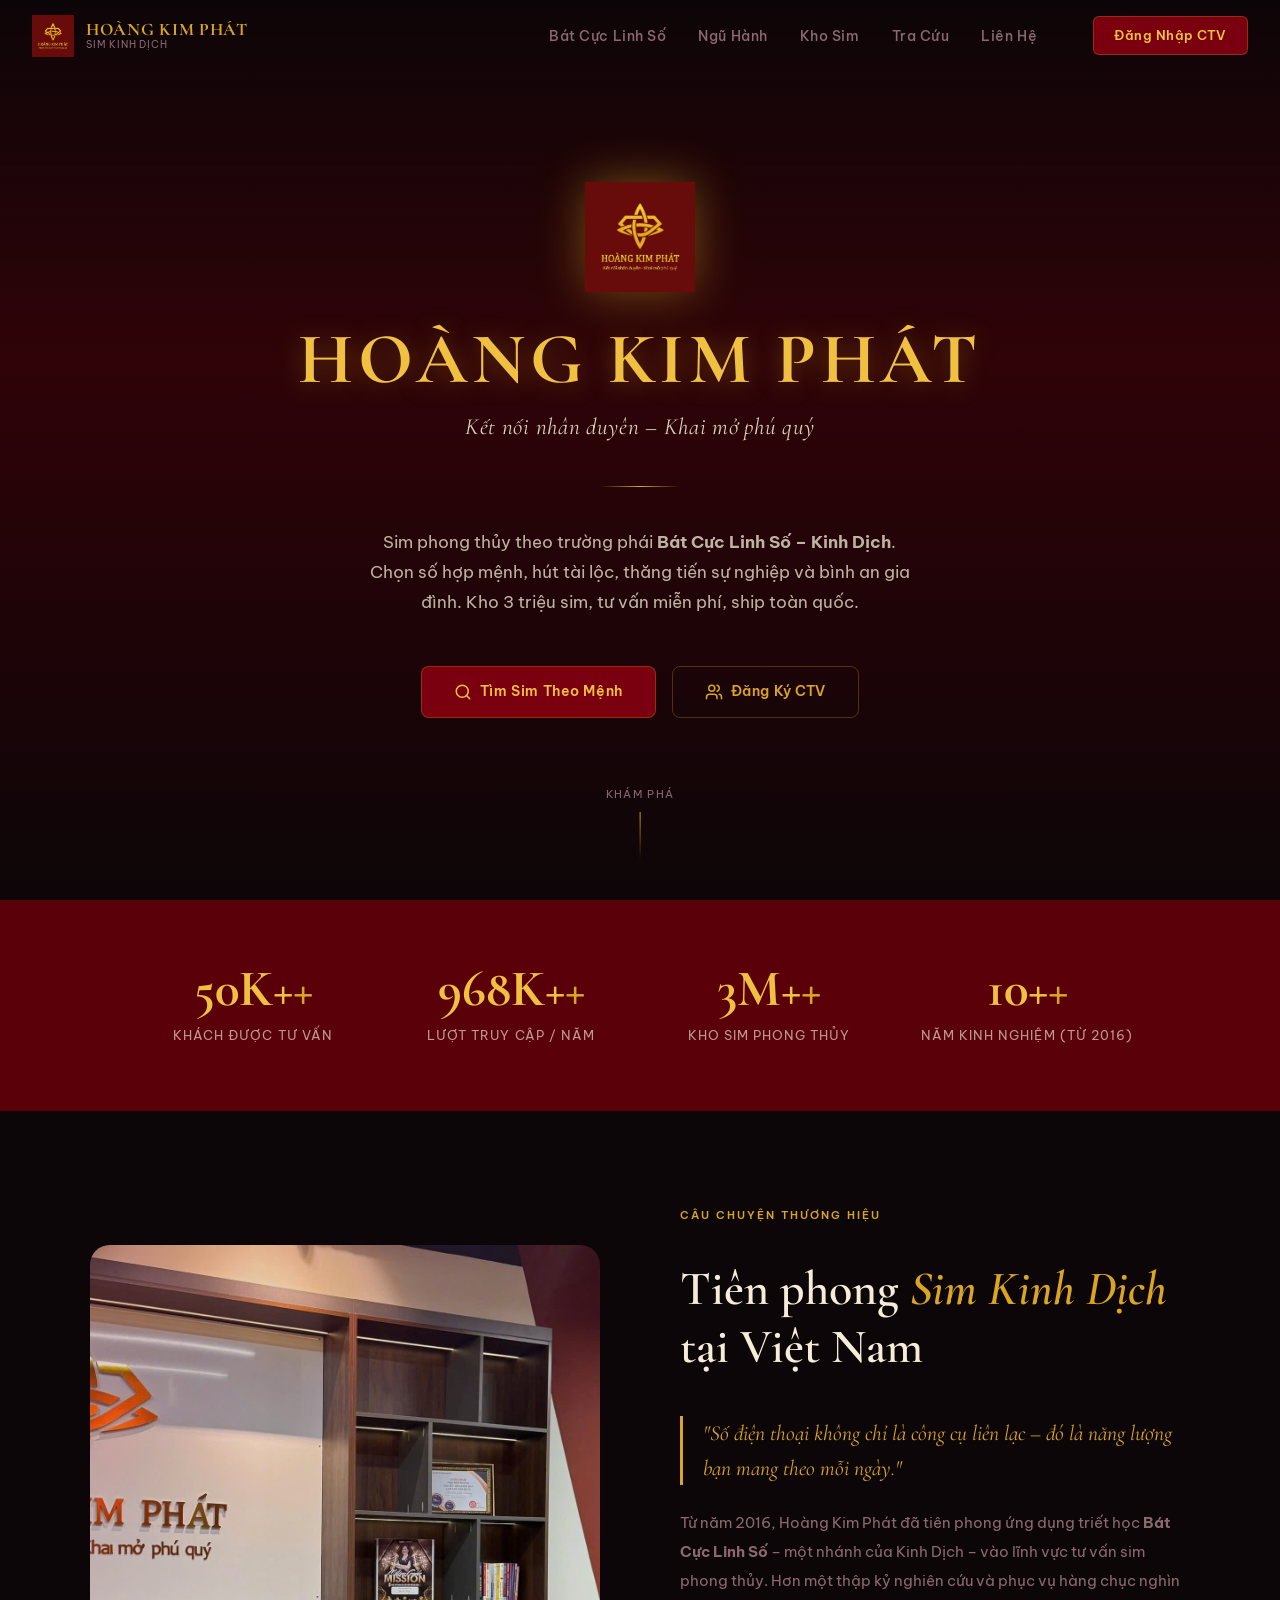
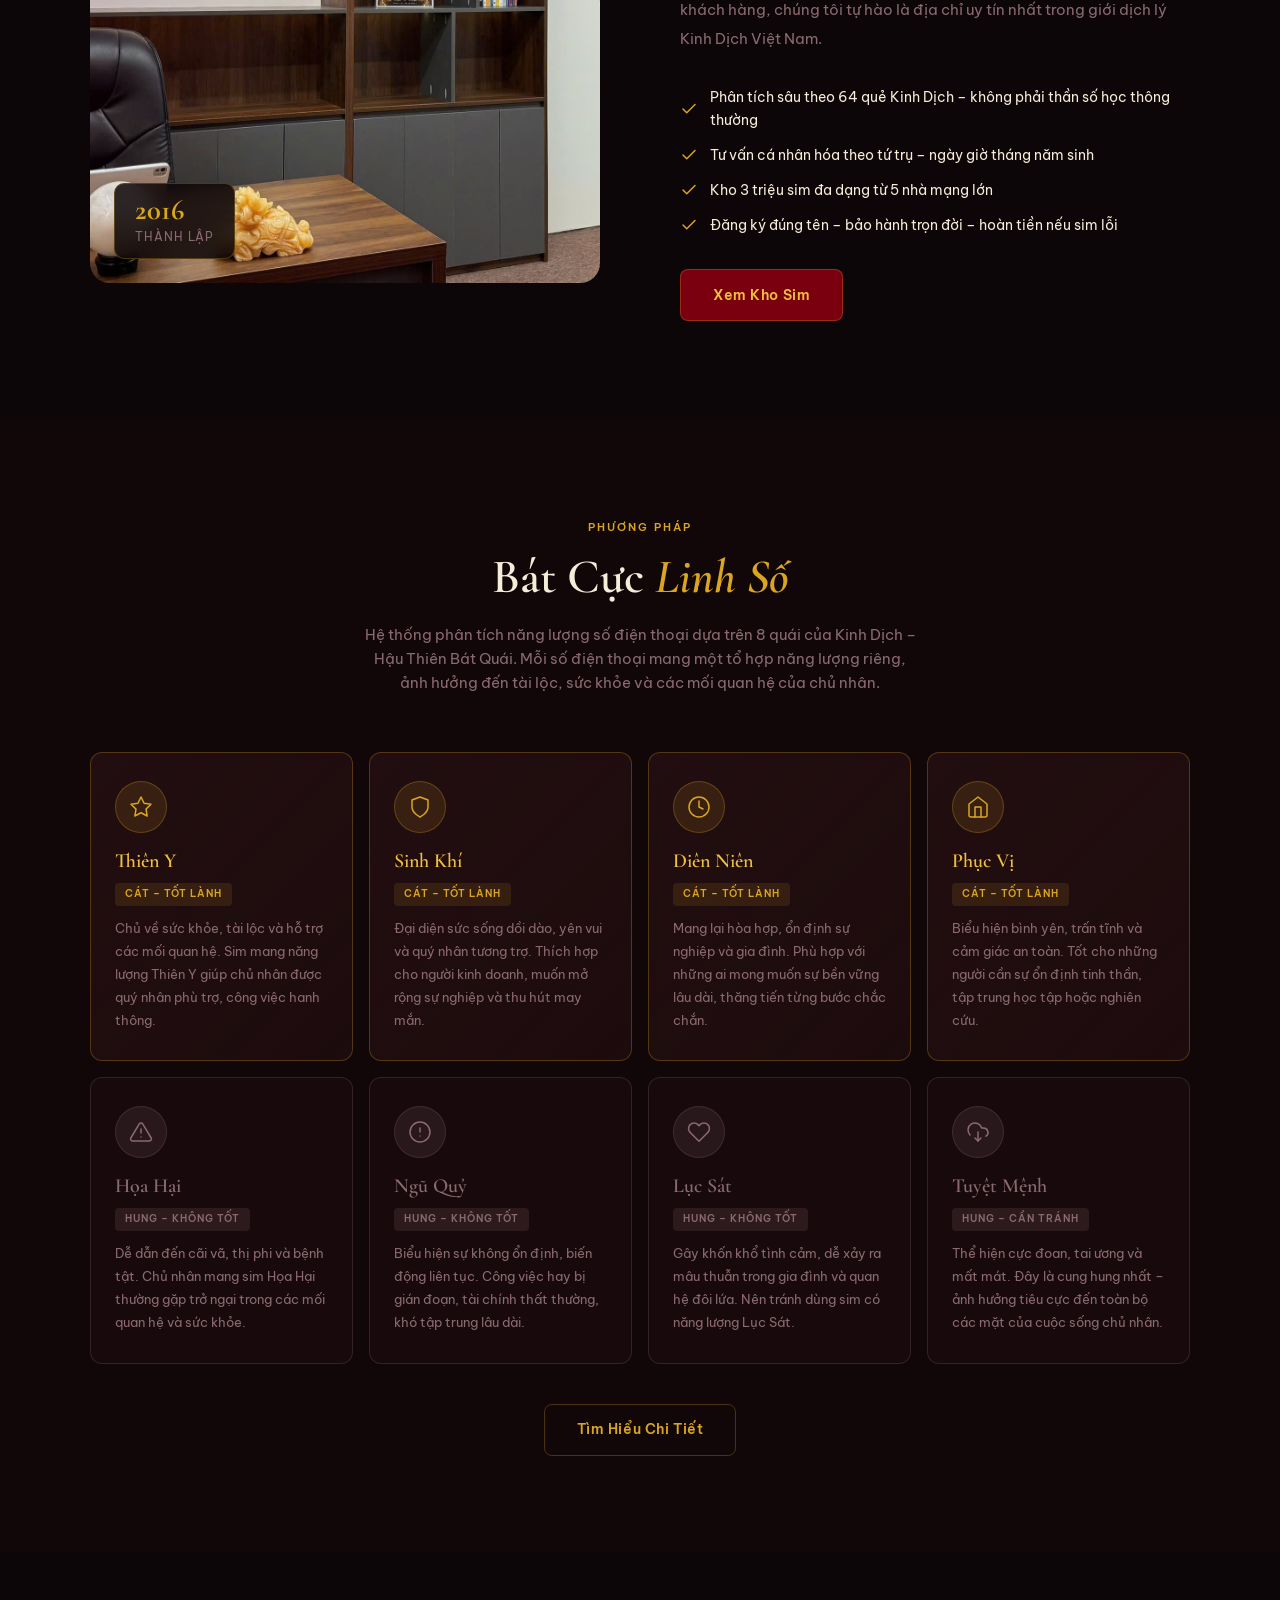
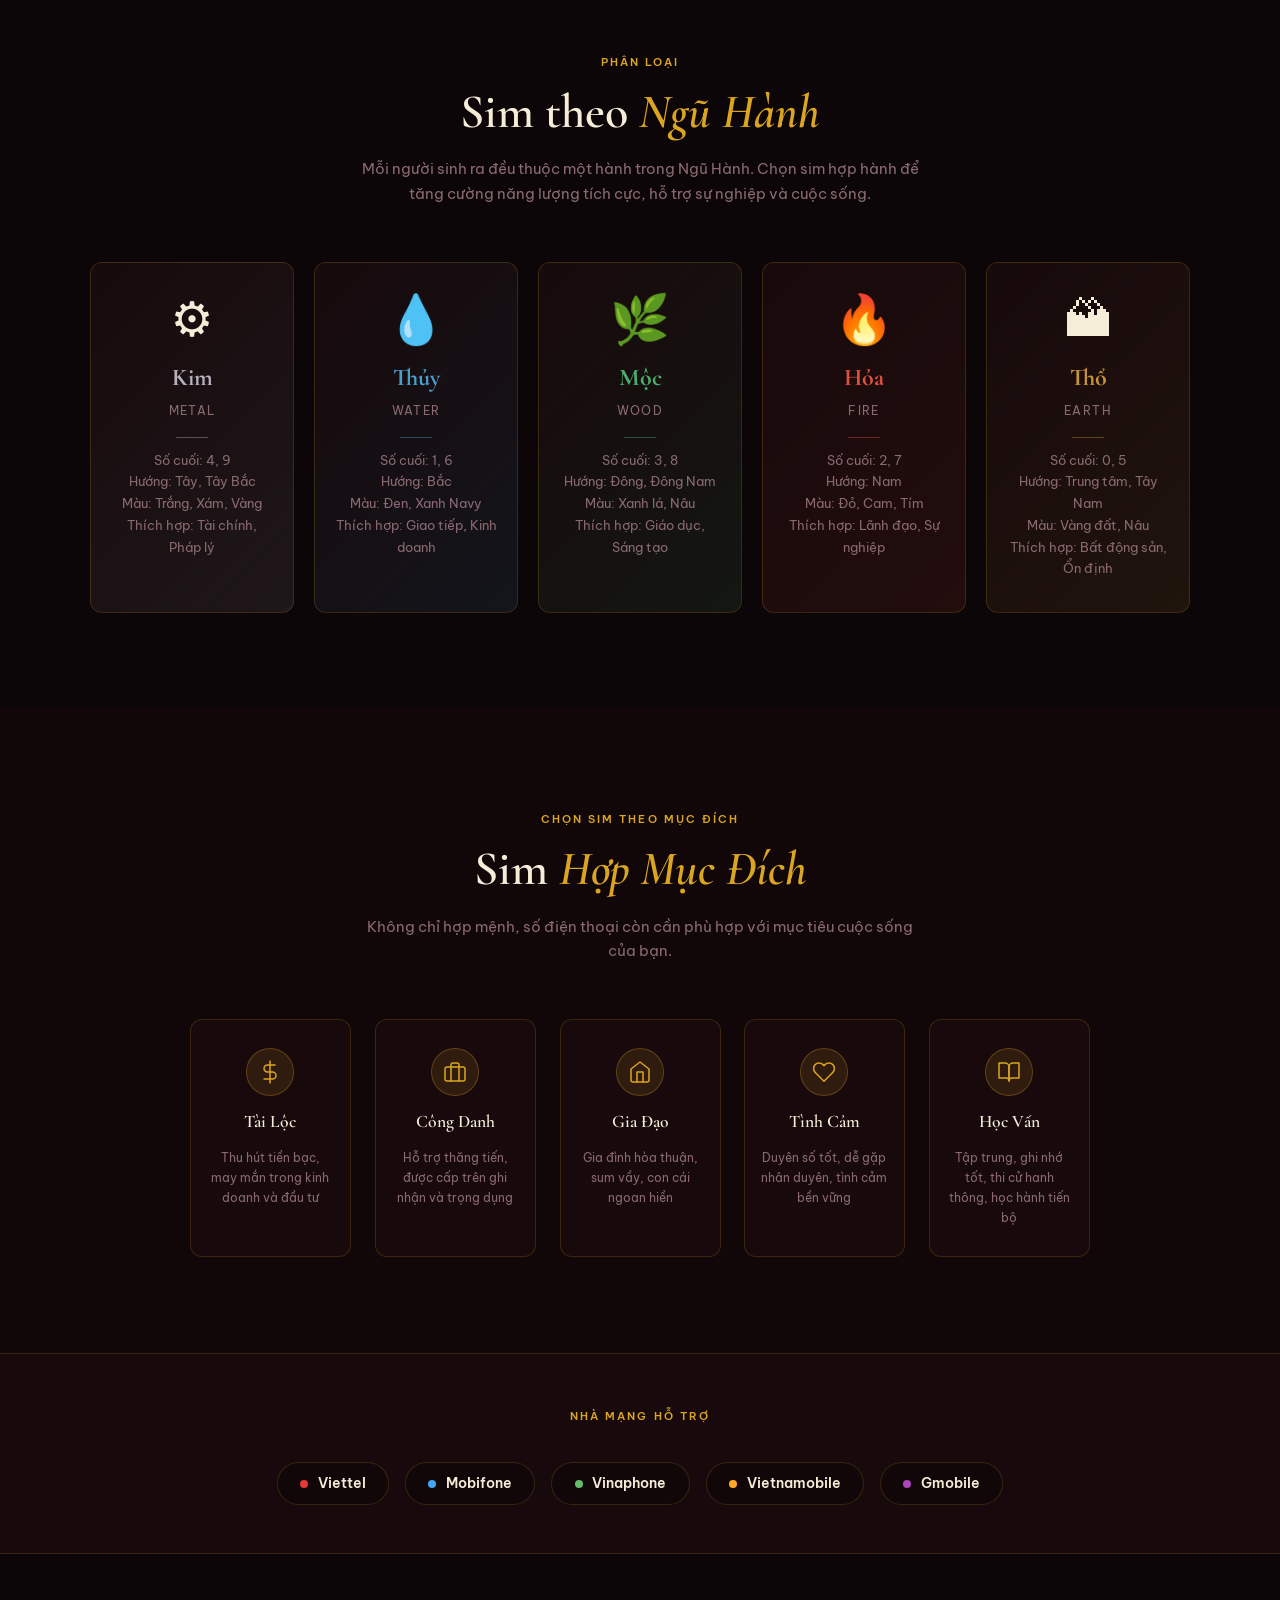
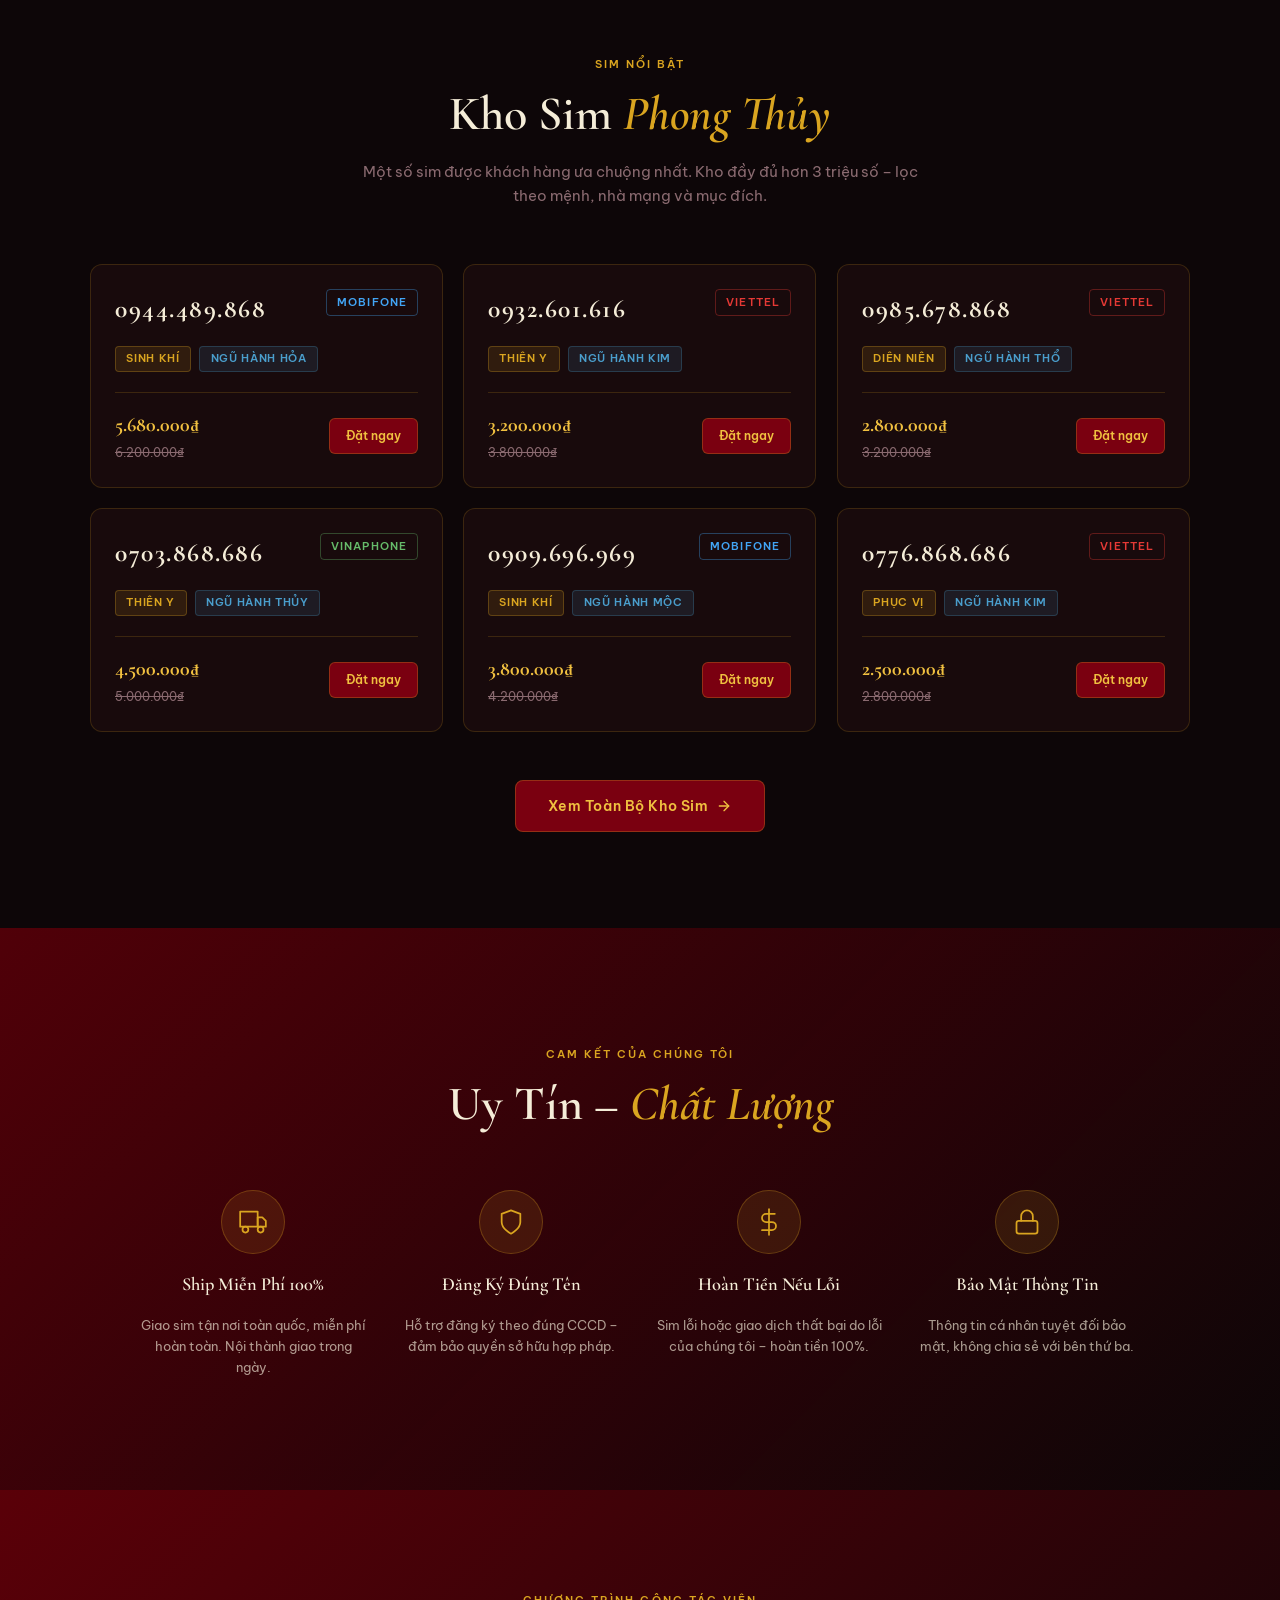
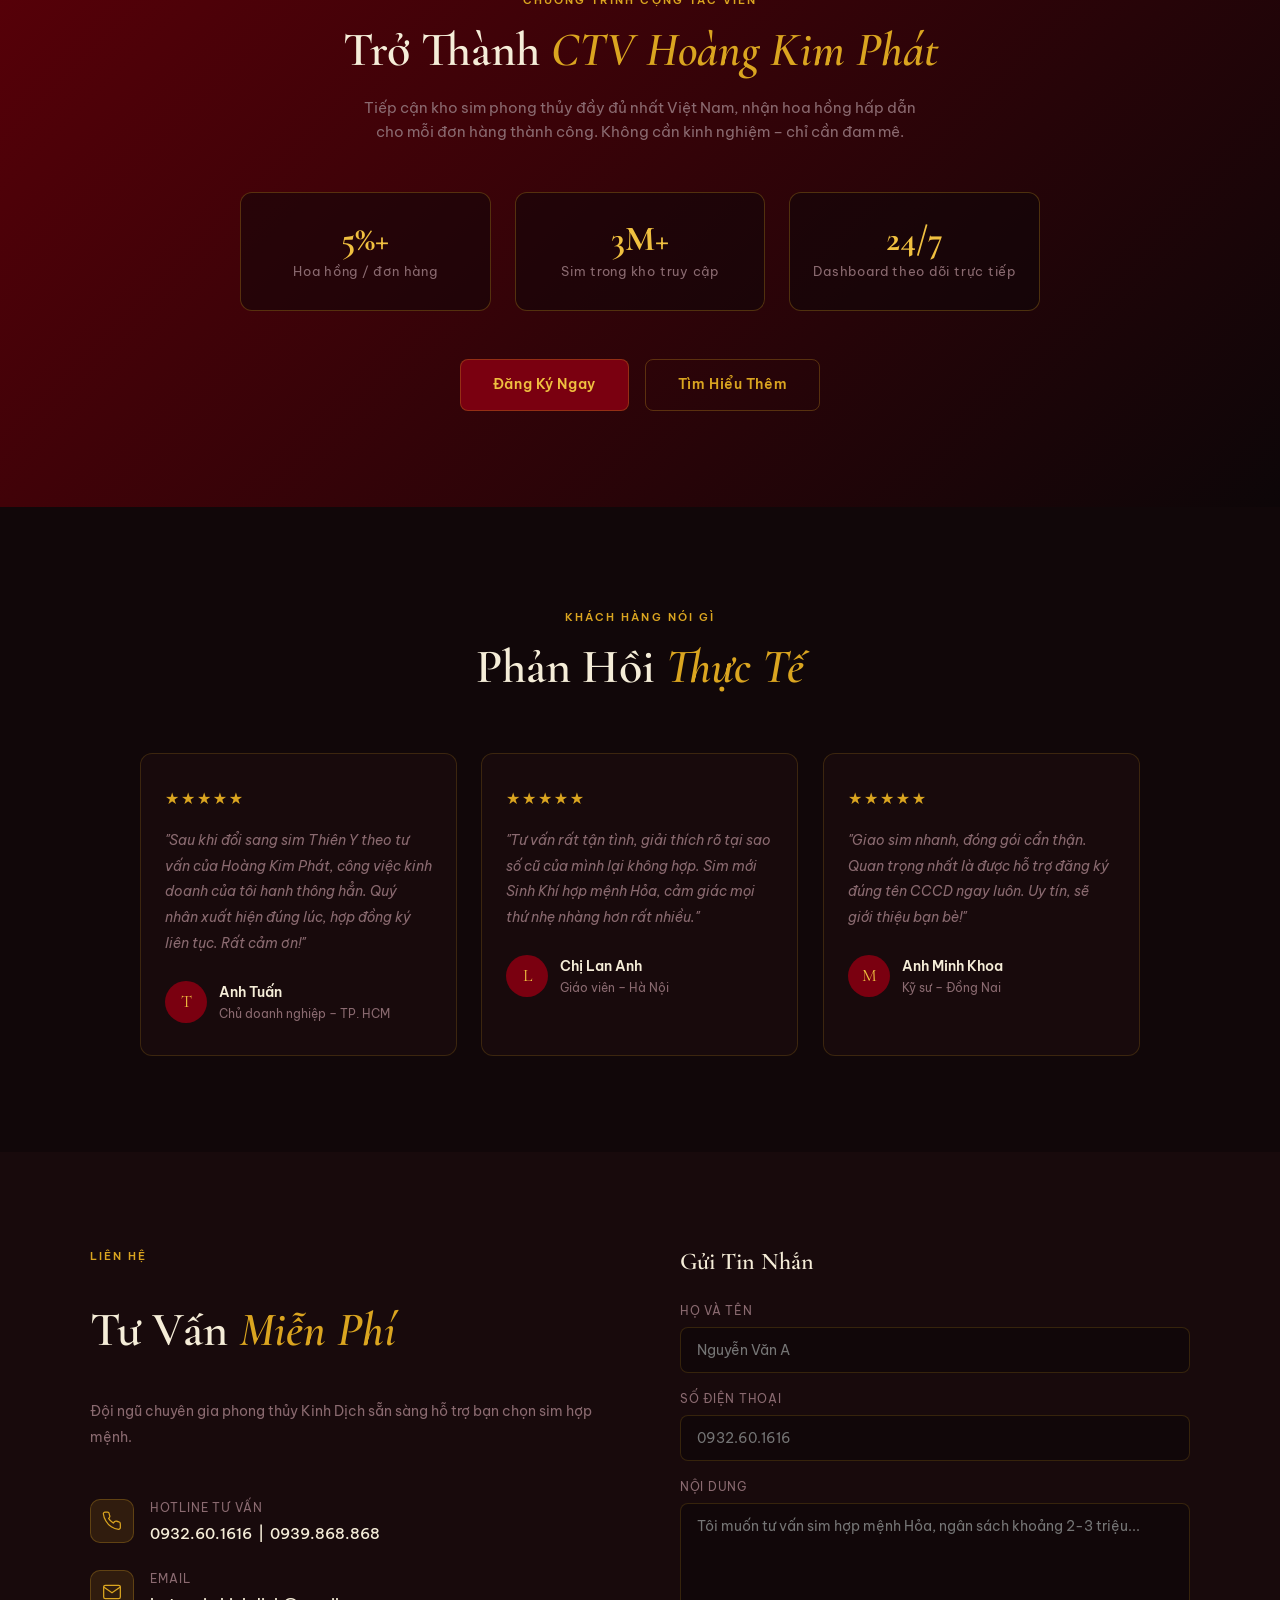
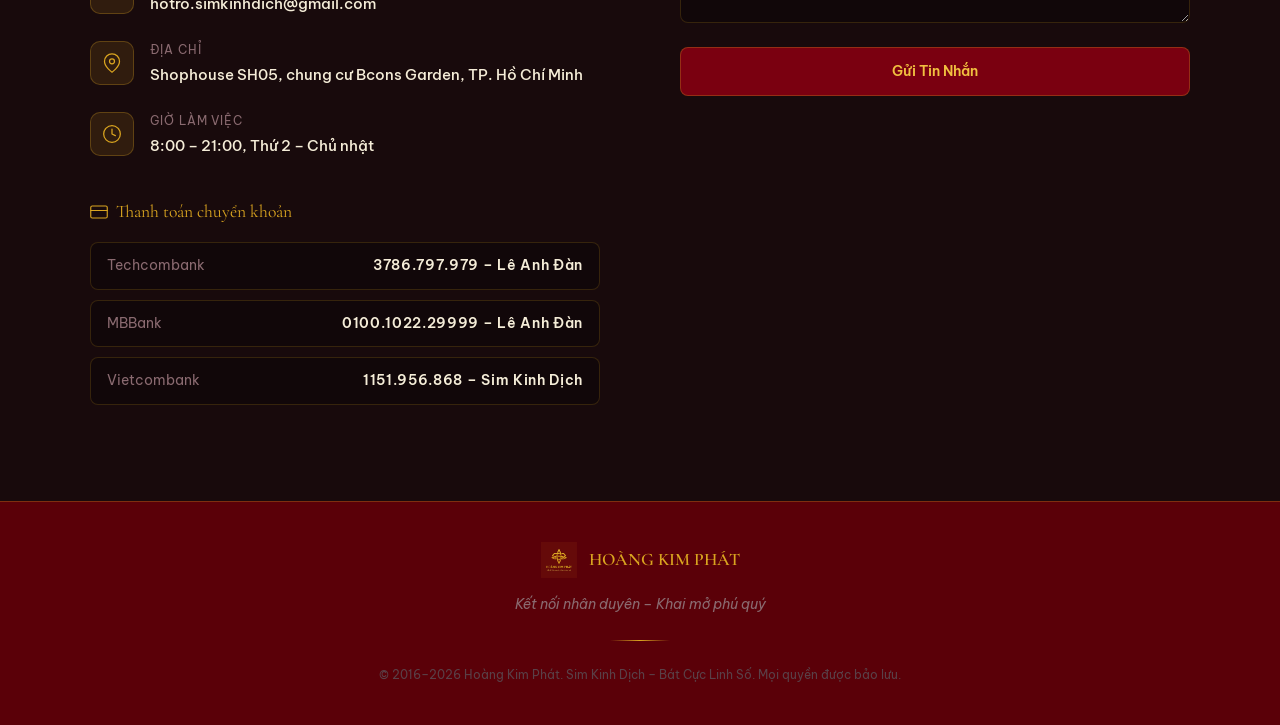
==== index.html @ 88cf3a2c "fix: add unsafe-inline to style-src CSP + favicon on all pages" ====
<!DOCTYPE html>
<html lang="vi">
<head>
  <meta charset="UTF-8">
  <meta name="viewport" content="width=device-width, initial-scale=1.0">
  <title>Hoàng Kim Phát – Sim Kinh Dịch Phong Thủy Cao Cấp</title>
  <meta name="description" content="Sim phong thủy theo Kinh Dịch – Bát Cực Linh Số. Kết nối nhân duyên, khai mở phú quý. Kho 3 triệu sim, tư vấn miễn phí, ship toàn quốc.">
  <meta property="og:title" content="Hoàng Kim Phát – Sim Kinh Dịch">
  <meta property="og:description" content="Sim phong thủy theo Kinh Dịch – Bát Cực Linh Số. Kết nối nhân duyên, khai mở phú quý.">
  <meta property="og:type" content="website">
  <link rel="icon" type="image/png" href="img/logo.png">
  <link rel="preconnect" href="https://fonts.googleapis.com">
  <link rel="preconnect" href="https://fonts.gstatic.com" crossorigin>
  <link rel="stylesheet" href="css/style.css">
</head>
<body>

<!-- NAV -->
<nav class="nav" id="nav" role="navigation" aria-label="Điều hướng chính">
  <div class="nav__inner">
    <a href="#hero" class="nav__logo" aria-label="Hoàng Kim Phát - Trang chủ">
      <img src="img/logo.png" alt="Logo Hoàng Kim Phát" width="42" height="42">
      <div class="nav__logo-text">
        <span class="nav__logo-name">HOÀNG KIM PHÁT</span>
        <span class="nav__logo-tagline">Sim Kinh Dịch</span>
      </div>
    </a>
    <ul class="nav__links" id="nav-links" role="list">
      <li><a href="#bat-cuc" class="nav__link">Bát Cực Linh Số</a></li>
      <li><a href="#ngu-hanh" class="nav__link">Ngũ Hành</a></li>
      <li><a href="sim.html" class="nav__link">Kho Sim</a></li>
      <li><a href="bat-cuc.html" class="nav__link">Tra Cứu</a></li>
      <li><a href="#contact" class="nav__link">Liên Hệ</a></li>
    </ul>
    <div class="nav__actions">
      <a href="auth.html" class="nav__cta">Đăng Nhập CTV</a>
      <button class="nav__burger" id="nav-burger" aria-label="Menu" aria-expanded="false">
        <span></span><span></span><span></span>
      </button>
    </div>
  </div>
</nav>

<!-- HERO -->
<section class="hero" id="hero" aria-label="Hero">
  <div class="hero__overlay" aria-hidden="true"></div>
  <div class="hero__content">
    <img src="img/logo.png" alt="Logo Hoàng Kim Phát" class="hero__logo" width="110" height="110">
    <h1 class="hero__brand">HOÀNG KIM PHÁT</h1>
    <p class="hero__tagline">Kết nối nhân duyên – Khai mở phú quý</p>
    <div class="hero__divider" aria-hidden="true"></div>
    <p class="hero__desc">
      Sim phong thủy theo trường phái <strong>Bát Cực Linh Số – Kinh Dịch</strong>.
      Chọn số hợp mệnh, hút tài lộc, thăng tiến sự nghiệp và bình an gia đình.
      Kho 3 triệu sim, tư vấn miễn phí, ship toàn quốc.
    </p>
    <div class="hero__actions">
      <a href="sim.html" class="btn-primary">
        <svg width="18" height="18" viewBox="0 0 24 24" fill="none" stroke="currentColor" stroke-width="2" stroke-linecap="round" stroke-linejoin="round" aria-hidden="true"><circle cx="11" cy="11" r="8"/><path d="m21 21-4.35-4.35"/></svg>
        Tìm Sim Theo Mệnh
      </a>
      <a href="auth.html" class="btn-outline">
        <svg width="18" height="18" viewBox="0 0 24 24" fill="none" stroke="currentColor" stroke-width="2" stroke-linecap="round" stroke-linejoin="round" aria-hidden="true"><path d="M16 21v-2a4 4 0 0 0-4-4H6a4 4 0 0 0-4 4v2"/><circle cx="9" cy="7" r="4"/><path d="M22 21v-2a4 4 0 0 0-3-3.87"/><path d="M16 3.13a4 4 0 0 1 0 7.75"/></svg>
        Đăng Ký CTV
      </a>
    </div>
  </div>
  <div class="hero__scroll" aria-hidden="true">
    <span>Khám phá</span>
    <div class="hero__scroll-line"></div>
  </div>
</section>

<!-- STATS -->
<section class="stats" aria-label="Thống kê">
  <div class="stats__grid" role="list">
    <div role="listitem">
      <span class="stat__num" data-to="50" data-suffix="K+">0K<span class="stat__plus">+</span></span>
      <span class="stat__label">Khách được tư vấn</span>
    </div>
    <div role="listitem">
      <span class="stat__num" data-to="968" data-suffix="K+">0K<span class="stat__plus">+</span></span>
      <span class="stat__label">Lượt truy cập / năm</span>
    </div>
    <div role="listitem">
      <span class="stat__num" data-to="3" data-suffix="M+">0M<span class="stat__plus">+</span></span>
      <span class="stat__label">Kho sim phong thủy</span>
    </div>
    <div role="listitem">
      <span class="stat__num" data-to="10" data-suffix="+">0<span class="stat__plus">+</span></span>
      <span class="stat__label">Năm kinh nghiệm (từ 2016)</span>
    </div>
  </div>
</section>

<!-- GIOI THIEU -->
<section class="section section--dark" id="gioi-thieu" aria-labelledby="about-title">
  <div class="about__inner container">
    <div class="about__img-wrap">
      <img src="img/office.jpg" alt="Văn phòng Hoàng Kim Phát" class="about__img" loading="lazy">
      <div class="about__badge">
        <div class="about__badge-year">2016</div>
        <div class="about__badge-text">Thành lập</div>
      </div>
    </div>
    <div class="about__content">
      <span class="section-label">Câu chuyện thương hiệu</span>
      <h2 class="section-title" id="about-title">Tiên phong <span>Sim Kinh Dịch</span> tại Việt Nam</h2>
      <p class="about__quote">"Số điện thoại không chỉ là công cụ liên lạc – đó là năng lượng bạn mang theo mỗi ngày."</p>
      <p class="about__text">
        Từ năm 2016, Hoàng Kim Phát đã tiên phong ứng dụng triết học <strong>Bát Cực Linh Số</strong> – một nhánh của Kinh Dịch – vào lĩnh vực tư vấn sim phong thủy. Hơn một thập kỷ nghiên cứu và phục vụ hàng chục nghìn khách hàng, chúng tôi tự hào là địa chỉ uy tín nhất trong giới dịch lý Kinh Dịch Việt Nam.
      </p>
      <div class="about__features">
        <div class="about__feature">
          <svg width="18" height="18" viewBox="0 0 24 24" fill="none" stroke="currentColor" stroke-width="2" stroke-linecap="round" stroke-linejoin="round" aria-hidden="true"><polyline points="20 6 9 17 4 12"/></svg>
          Phân tích sâu theo 64 quẻ Kinh Dịch – không phải thần số học thông thường
        </div>
        <div class="about__feature">
          <svg width="18" height="18" viewBox="0 0 24 24" fill="none" stroke="currentColor" stroke-width="2" stroke-linecap="round" stroke-linejoin="round" aria-hidden="true"><polyline points="20 6 9 17 4 12"/></svg>
          Tư vấn cá nhân hóa theo tứ trụ – ngày giờ tháng năm sinh
        </div>
        <div class="about__feature">
          <svg width="18" height="18" viewBox="0 0 24 24" fill="none" stroke="currentColor" stroke-width="2" stroke-linecap="round" stroke-linejoin="round" aria-hidden="true"><polyline points="20 6 9 17 4 12"/></svg>
          Kho 3 triệu sim đa dạng từ 5 nhà mạng lớn
        </div>
        <div class="about__feature">
          <svg width="18" height="18" viewBox="0 0 24 24" fill="none" stroke="currentColor" stroke-width="2" stroke-linecap="round" stroke-linejoin="round" aria-hidden="true"><polyline points="20 6 9 17 4 12"/></svg>
          Đăng ký đúng tên – bảo hành trọn đời – hoàn tiền nếu sim lỗi
        </div>
      </div>
      <a href="sim.html" class="btn-primary" style="margin-top:.5rem; width:fit-content">Xem Kho Sim</a>
    </div>
  </div>
</section>

<!-- BAT CUC LINH SO -->
<section class="section section--dark2" id="bat-cuc" aria-labelledby="batcuc-title">
  <div class="container">
    <div class="section__header">
      <span class="section-label">Phương pháp</span>
      <h2 class="section-title" id="batcuc-title">Bát Cực <span>Linh Số</span></h2>
      <p class="section-sub">Hệ thống phân tích năng lượng số điện thoại dựa trên 8 quái của Kinh Dịch – Hậu Thiên Bát Quái. Mỗi số điện thoại mang một tổ hợp năng lượng riêng, ảnh hưởng đến tài lộc, sức khỏe và các mối quan hệ của chủ nhân.</p>
    </div>
    <div class="batcuc__grid" id="batcuc-grid" aria-label="8 cung năng lượng">

      <!-- 4 Cát -->
      <article class="batcuc__card batcuc__card--cat" aria-label="Thiên Y">
        <div class="batcuc__icon" aria-hidden="true">
          <svg width="24" height="24" viewBox="0 0 24 24" fill="none" stroke="currentColor" stroke-width="1.5" stroke-linecap="round" stroke-linejoin="round"><path d="M12 2l3.09 6.26L22 9.27l-5 4.87 1.18 6.88L12 17.77l-6.18 3.25L7 14.14 2 9.27l6.91-1.01L12 2z"/></svg>
        </div>
        <h3 class="batcuc__name">Thiên Y</h3>
        <span class="batcuc__tag">Cát – Tốt lành</span>
        <p class="batcuc__desc">Chủ về sức khỏe, tài lộc và hỗ trợ các mối quan hệ. Sim mang năng lượng Thiên Y giúp chủ nhân được quý nhân phù trợ, công việc hanh thông.</p>
      </article>

      <article class="batcuc__card batcuc__card--cat" aria-label="Sinh Khí">
        <div class="batcuc__icon" aria-hidden="true">
          <svg width="24" height="24" viewBox="0 0 24 24" fill="none" stroke="currentColor" stroke-width="1.5" stroke-linecap="round" stroke-linejoin="round"><path d="M12 22s8-4 8-10V5l-8-3-8 3v7c0 6 8 10 8 10z"/></svg>
        </div>
        <h3 class="batcuc__name">Sinh Khí</h3>
        <span class="batcuc__tag">Cát – Tốt lành</span>
        <p class="batcuc__desc">Đại diện sức sống dồi dào, yên vui và quý nhân tương trợ. Thích hợp cho người kinh doanh, muốn mở rộng sự nghiệp và thu hút may mắn.</p>
      </article>

      <article class="batcuc__card batcuc__card--cat" aria-label="Diên Niên">
        <div class="batcuc__icon" aria-hidden="true">
          <svg width="24" height="24" viewBox="0 0 24 24" fill="none" stroke="currentColor" stroke-width="1.5" stroke-linecap="round" stroke-linejoin="round"><circle cx="12" cy="12" r="10"/><polyline points="12 6 12 12 16 14"/></svg>
        </div>
        <h3 class="batcuc__name">Diên Niên</h3>
        <span class="batcuc__tag">Cát – Tốt lành</span>
        <p class="batcuc__desc">Mang lại hòa hợp, ổn định sự nghiệp và gia đình. Phù hợp với những ai mong muốn sự bền vững lâu dài, thăng tiến từng bước chắc chắn.</p>
      </article>

      <article class="batcuc__card batcuc__card--cat" aria-label="Phục Vị">
        <div class="batcuc__icon" aria-hidden="true">
          <svg width="24" height="24" viewBox="0 0 24 24" fill="none" stroke="currentColor" stroke-width="1.5" stroke-linecap="round" stroke-linejoin="round"><path d="M3 9l9-7 9 7v11a2 2 0 0 1-2 2H5a2 2 0 0 1-2-2z"/><polyline points="9 22 9 12 15 12 15 22"/></svg>
        </div>
        <h3 class="batcuc__name">Phục Vị</h3>
        <span class="batcuc__tag">Cát – Tốt lành</span>
        <p class="batcuc__desc">Biểu hiện bình yên, trấn tĩnh và cảm giác an toàn. Tốt cho những người cần sự ổn định tinh thần, tập trung học tập hoặc nghiên cứu.</p>
      </article>

      <!-- 4 Hung -->
      <article class="batcuc__card batcuc__card--hung" aria-label="Họa Hại">
        <div class="batcuc__icon" aria-hidden="true">
          <svg width="24" height="24" viewBox="0 0 24 24" fill="none" stroke="currentColor" stroke-width="1.5" stroke-linecap="round" stroke-linejoin="round"><path d="M10.29 3.86L1.82 18a2 2 0 0 0 1.71 3h16.94a2 2 0 0 0 1.71-3L13.71 3.86a2 2 0 0 0-3.42 0z"/><line x1="12" y1="9" x2="12" y2="13"/><line x1="12" y1="17" x2="12.01" y2="17"/></svg>
        </div>
        <h3 class="batcuc__name">Họa Hại</h3>
        <span class="batcuc__tag">Hung – Không tốt</span>
        <p class="batcuc__desc">Dễ dẫn đến cãi vã, thị phi và bệnh tật. Chủ nhân mang sim Họa Hại thường gặp trở ngại trong các mối quan hệ và sức khỏe.</p>
      </article>

      <article class="batcuc__card batcuc__card--hung" aria-label="Ngũ Quỷ">
        <div class="batcuc__icon" aria-hidden="true">
          <svg width="24" height="24" viewBox="0 0 24 24" fill="none" stroke="currentColor" stroke-width="1.5" stroke-linecap="round" stroke-linejoin="round"><circle cx="12" cy="12" r="10"/><line x1="12" y1="8" x2="12" y2="12"/><line x1="12" y1="16" x2="12.01" y2="16"/></svg>
        </div>
        <h3 class="batcuc__name">Ngũ Quỷ</h3>
        <span class="batcuc__tag">Hung – Không tốt</span>
        <p class="batcuc__desc">Biểu hiện sự không ổn định, biến động liên tục. Công việc hay bị gián đoạn, tài chính thất thường, khó tập trung lâu dài.</p>
      </article>

      <article class="batcuc__card batcuc__card--hung" aria-label="Lục Sát">
        <div class="batcuc__icon" aria-hidden="true">
          <svg width="24" height="24" viewBox="0 0 24 24" fill="none" stroke="currentColor" stroke-width="1.5" stroke-linecap="round" stroke-linejoin="round"><path d="M20.84 4.61a5.5 5.5 0 0 0-7.78 0L12 5.67l-1.06-1.06a5.5 5.5 0 0 0-7.78 7.78l1.06 1.06L12 21.23l7.78-7.78 1.06-1.06a5.5 5.5 0 0 0 0-7.78z"/></svg>
        </div>
        <h3 class="batcuc__name">Lục Sát</h3>
        <span class="batcuc__tag">Hung – Không tốt</span>
        <p class="batcuc__desc">Gây khốn khổ tình cảm, dễ xảy ra mâu thuẫn trong gia đình và quan hệ đôi lứa. Nên tránh dùng sim có năng lượng Lục Sát.</p>
      </article>

      <article class="batcuc__card batcuc__card--hung" aria-label="Tuyệt Mệnh">
        <div class="batcuc__icon" aria-hidden="true">
          <svg width="24" height="24" viewBox="0 0 24 24" fill="none" stroke="currentColor" stroke-width="1.5" stroke-linecap="round" stroke-linejoin="round"><path d="M4 14.899A7 7 0 1 1 15.71 8h1.79a4.5 4.5 0 0 1 2.5 8.242"/><path d="m9 18 3 3 3-3"/><path d="M12 12v9"/></svg>
        </div>
        <h3 class="batcuc__name">Tuyệt Mệnh</h3>
        <span class="batcuc__tag">Hung – Cần tránh</span>
        <p class="batcuc__desc">Thể hiện cực đoan, tai ương và mất mát. Đây là cung hung nhất – ảnh hưởng tiêu cực đến toàn bộ các mặt của cuộc sống chủ nhân.</p>
      </article>

    </div>
    <div style="text-align:center;margin-top:2.5rem">
      <a href="bat-cuc.html" class="btn-outline">Tìm Hiểu Chi Tiết</a>
    </div>
  </div>
</section>

<!-- NGU HANH -->
<section class="section section--dark" id="ngu-hanh" aria-labelledby="nguhanh-title">
  <div class="container">
    <div class="section__header">
      <span class="section-label">Phân loại</span>
      <h2 class="section-title" id="nguhanh-title">Sim theo <span>Ngũ Hành</span></h2>
      <p class="section-sub">Mỗi người sinh ra đều thuộc một hành trong Ngũ Hành. Chọn sim hợp hành để tăng cường năng lượng tích cực, hỗ trợ sự nghiệp và cuộc sống.</p>
    </div>
    <div class="nguhanh__grid">
      <div class="nguhanh__card nguhanh--kim">
        <span class="nguhanh__symbol" aria-hidden="true">⚙</span>
        <div class="nguhanh__name">Kim</div>
        <div class="nguhanh__en">Metal</div>
        <div class="nguhanh__line" aria-hidden="true"></div>
        <p class="nguhanh__sims">Số cuối: 4, 9<br>Hướng: Tây, Tây Bắc<br>Màu: Trắng, Xám, Vàng<br>Thích hợp: Tài chính, Pháp lý</p>
      </div>
      <div class="nguhanh__card nguhanh--thuy">
        <span class="nguhanh__symbol" aria-hidden="true">💧</span>
        <div class="nguhanh__name">Thủy</div>
        <div class="nguhanh__en">Water</div>
        <div class="nguhanh__line" aria-hidden="true"></div>
        <p class="nguhanh__sims">Số cuối: 1, 6<br>Hướng: Bắc<br>Màu: Đen, Xanh Navy<br>Thích hợp: Giao tiếp, Kinh doanh</p>
      </div>
      <div class="nguhanh__card nguhanh--moc">
        <span class="nguhanh__symbol" aria-hidden="true">🌿</span>
        <div class="nguhanh__name">Mộc</div>
        <div class="nguhanh__en">Wood</div>
        <div class="nguhanh__line" aria-hidden="true"></div>
        <p class="nguhanh__sims">Số cuối: 3, 8<br>Hướng: Đông, Đông Nam<br>Màu: Xanh lá, Nâu<br>Thích hợp: Giáo dục, Sáng tạo</p>
      </div>
      <div class="nguhanh__card nguhanh--hoa">
        <span class="nguhanh__symbol" aria-hidden="true">🔥</span>
        <div class="nguhanh__name">Hỏa</div>
        <div class="nguhanh__en">Fire</div>
        <div class="nguhanh__line" aria-hidden="true"></div>
        <p class="nguhanh__sims">Số cuối: 2, 7<br>Hướng: Nam<br>Màu: Đỏ, Cam, Tím<br>Thích hợp: Lãnh đạo, Sự nghiệp</p>
      </div>
      <div class="nguhanh__card nguhanh--tho">
        <span class="nguhanh__symbol" aria-hidden="true">🏔</span>
        <div class="nguhanh__name">Thổ</div>
        <div class="nguhanh__en">Earth</div>
        <div class="nguhanh__line" aria-hidden="true"></div>
        <p class="nguhanh__sims">Số cuối: 0, 5<br>Hướng: Trung tâm, Tây Nam<br>Màu: Vàng đất, Nâu<br>Thích hợp: Bất động sản, Ổn định</p>
      </div>
    </div>
  </div>
</section>

<!-- MUC DICH -->
<section class="section section--dark2" id="muc-dich" aria-labelledby="mucdich-title">
  <div class="container">
    <div class="section__header">
      <span class="section-label">Chọn sim theo mục đích</span>
      <h2 class="section-title" id="mucdich-title">Sim <span>Hợp Mục Đích</span></h2>
      <p class="section-sub">Không chỉ hợp mệnh, số điện thoại còn cần phù hợp với mục tiêu cuộc sống của bạn.</p>
    </div>
    <div class="mucdich__grid" id="mucdich-grid">
      <div class="mucdich__item">
        <div class="mucdich__icon">
          <svg viewBox="0 0 24 24" fill="none" stroke="currentColor" stroke-width="1.5" stroke-linecap="round" stroke-linejoin="round" aria-hidden="true"><line x1="12" y1="1" x2="12" y2="23"/><path d="M17 5H9.5a3.5 3.5 0 0 0 0 7h5a3.5 3.5 0 0 1 0 7H6"/></svg>
        </div>
        <div class="mucdich__name">Tài Lộc</div>
        <p class="mucdich__desc">Thu hút tiền bạc, may mắn trong kinh doanh và đầu tư</p>
      </div>
      <div class="mucdich__item">
        <div class="mucdich__icon">
          <svg viewBox="0 0 24 24" fill="none" stroke="currentColor" stroke-width="1.5" stroke-linecap="round" stroke-linejoin="round" aria-hidden="true"><rect x="2" y="7" width="20" height="14" rx="2" ry="2"/><path d="M16 21V5a2 2 0 0 0-2-2h-4a2 2 0 0 0-2 2v16"/></svg>
        </div>
        <div class="mucdich__name">Công Danh</div>
        <p class="mucdich__desc">Hỗ trợ thăng tiến, được cấp trên ghi nhận và trọng dụng</p>
      </div>
      <div class="mucdich__item">
        <div class="mucdich__icon">
          <svg viewBox="0 0 24 24" fill="none" stroke="currentColor" stroke-width="1.5" stroke-linecap="round" stroke-linejoin="round" aria-hidden="true"><path d="M3 9l9-7 9 7v11a2 2 0 0 1-2 2H5a2 2 0 0 1-2-2z"/><polyline points="9 22 9 12 15 12 15 22"/></svg>
        </div>
        <div class="mucdich__name">Gia Đạo</div>
        <p class="mucdich__desc">Gia đình hòa thuận, sum vầy, con cái ngoan hiền</p>
      </div>
      <div class="mucdich__item">
        <div class="mucdich__icon">
          <svg viewBox="0 0 24 24" fill="none" stroke="currentColor" stroke-width="1.5" stroke-linecap="round" stroke-linejoin="round" aria-hidden="true"><path d="M20.84 4.61a5.5 5.5 0 0 0-7.78 0L12 5.67l-1.06-1.06a5.5 5.5 0 0 0-7.78 7.78l1.06 1.06L12 21.23l7.78-7.78 1.06-1.06a5.5 5.5 0 0 0 0-7.78z"/></svg>
        </div>
        <div class="mucdich__name">Tình Cảm</div>
        <p class="mucdich__desc">Duyên số tốt, dễ gặp nhân duyên, tình cảm bền vững</p>
      </div>
      <div class="mucdich__item">
        <div class="mucdich__icon">
          <svg viewBox="0 0 24 24" fill="none" stroke="currentColor" stroke-width="1.5" stroke-linecap="round" stroke-linejoin="round" aria-hidden="true"><path d="M2 3h6a4 4 0 0 1 4 4v14a3 3 0 0 0-3-3H2z"/><path d="M22 3h-6a4 4 0 0 0-4 4v14a3 3 0 0 1 3-3h7z"/></svg>
        </div>
        <div class="mucdich__name">Học Vấn</div>
        <p class="mucdich__desc">Tập trung, ghi nhớ tốt, thi cử hanh thông, học hành tiến bộ</p>
      </div>
    </div>
  </div>
</section>

<!-- NHA MANG -->
<div class="nhamang" aria-label="Nhà mạng hỗ trợ">
  <div class="nhamang__inner">
    <div class="nhamang__label">
      <span class="section-label">Nhà mạng hỗ trợ</span>
    </div>
    <div class="nhamang__badges" role="list">
      <div class="nhamang__badge" role="listitem">
        <span class="nhamang__badge-dot" style="background:#E53935" aria-hidden="true"></span>
        Viettel
      </div>
      <div class="nhamang__badge" role="listitem">
        <span class="nhamang__badge-dot" style="background:#42A5F5" aria-hidden="true"></span>
        Mobifone
      </div>
      <div class="nhamang__badge" role="listitem">
        <span class="nhamang__badge-dot" style="background:#66BB6A" aria-hidden="true"></span>
        Vinaphone
      </div>
      <div class="nhamang__badge" role="listitem">
        <span class="nhamang__badge-dot" style="background:#FFA726" aria-hidden="true"></span>
        Vietnamobile
      </div>
      <div class="nhamang__badge" role="listitem">
        <span class="nhamang__badge-dot" style="background:#AB47BC" aria-hidden="true"></span>
        Gmobile
      </div>
    </div>
  </div>
</div>

<!-- SIM PREVIEW -->
<section class="section section--dark" id="sim-highlight" aria-labelledby="sim-prev-title">
  <div class="container">
    <div class="section__header">
      <span class="section-label">Sim nổi bật</span>
      <h2 class="section-title" id="sim-prev-title">Kho Sim <span>Phong Thủy</span></h2>
      <p class="section-sub">Một số sim được khách hàng ưa chuộng nhất. Kho đầy đủ hơn 3 triệu số – lọc theo mệnh, nhà mạng và mục đích.</p>
    </div>
    <div class="sim-preview__grid" id="sim-preview-grid" aria-label="Danh sách sim nổi bật">
      <!-- rendered by main.js -->
    </div>
    <div class="sim-preview__cta">
      <a href="sim.html" class="btn-primary">
        Xem Toàn Bộ Kho Sim
        <svg width="16" height="16" viewBox="0 0 24 24" fill="none" stroke="currentColor" stroke-width="2" stroke-linecap="round" stroke-linejoin="round" aria-hidden="true"><path d="M5 12h14"/><path d="m12 5 7 7-7 7"/></svg>
      </a>
    </div>
  </div>
</section>

<!-- CAM KET -->
<section class="camket" id="cam-ket" aria-labelledby="camket-title">
  <div class="camket__overlay" aria-hidden="true"></div>
  <div class="camket__inner">
    <span class="section-label">Cam kết của chúng tôi</span>
    <h2 class="section-title" id="camket-title">Uy Tín – <span>Chất Lượng</span></h2>
    <div class="camket__grid">
      <div class="camket__item">
        <div class="camket__icon">
          <svg viewBox="0 0 24 24" fill="none" stroke="currentColor" stroke-width="1.5" stroke-linecap="round" stroke-linejoin="round" aria-hidden="true"><rect x="1" y="3" width="15" height="13"/><polygon points="16 8 20 8 23 11 23 16 16 16 16 8"/><circle cx="5.5" cy="18.5" r="2.5"/><circle cx="18.5" cy="18.5" r="2.5"/></svg>
        </div>
        <div class="camket__title">Ship Miễn Phí 100%</div>
        <p class="camket__desc">Giao sim tận nơi toàn quốc, miễn phí hoàn toàn. Nội thành giao trong ngày.</p>
      </div>
      <div class="camket__item">
        <div class="camket__icon">
          <svg viewBox="0 0 24 24" fill="none" stroke="currentColor" stroke-width="1.5" stroke-linecap="round" stroke-linejoin="round" aria-hidden="true"><path d="M12 22s8-4 8-10V5l-8-3-8 3v7c0 6 8 10 8 10z"/></svg>
        </div>
        <div class="camket__title">Đăng Ký Đúng Tên</div>
        <p class="camket__desc">Hỗ trợ đăng ký theo đúng CCCD – đảm bảo quyền sở hữu hợp pháp.</p>
      </div>
      <div class="camket__item">
        <div class="camket__icon">
          <svg viewBox="0 0 24 24" fill="none" stroke="currentColor" stroke-width="1.5" stroke-linecap="round" stroke-linejoin="round" aria-hidden="true"><line x1="12" y1="1" x2="12" y2="23"/><path d="M17 5H9.5a3.5 3.5 0 0 0 0 7h5a3.5 3.5 0 0 1 0 7H6"/></svg>
        </div>
        <div class="camket__title">Hoàn Tiền Nếu Lỗi</div>
        <p class="camket__desc">Sim lỗi hoặc giao dịch thất bại do lỗi của chúng tôi – hoàn tiền 100%.</p>
      </div>
      <div class="camket__item">
        <div class="camket__icon">
          <svg viewBox="0 0 24 24" fill="none" stroke="currentColor" stroke-width="1.5" stroke-linecap="round" stroke-linejoin="round" aria-hidden="true"><rect x="3" y="11" width="18" height="11" rx="2" ry="2"/><path d="M7 11V7a5 5 0 0 1 10 0v4"/></svg>
        </div>
        <div class="camket__title">Bảo Mật Thông Tin</div>
        <p class="camket__desc">Thông tin cá nhân tuyệt đối bảo mật, không chia sẻ với bên thứ ba.</p>
      </div>
    </div>
  </div>
</section>

<!-- CTV SECTION -->
<section class="ctv" id="ctv" aria-labelledby="ctv-title">
  <div class="ctv__inner">
    <span class="section-label">Chương trình cộng tác viên</span>
    <h2 class="section-title" id="ctv-title">Trở Thành <span>CTV Hoàng Kim Phát</span></h2>
    <p class="section-sub" style="max-width:580px;margin:0 auto 0">
      Tiếp cận kho sim phong thủy đầy đủ nhất Việt Nam, nhận hoa hồng hấp dẫn cho mỗi đơn hàng thành công. Không cần kinh nghiệm – chỉ cần đam mê.
    </p>
    <div class="ctv__benefits">
      <div class="ctv__benefit">
        <div class="ctv__benefit-num">5%+</div>
        <div class="ctv__benefit-label">Hoa hồng / đơn hàng</div>
      </div>
      <div class="ctv__benefit">
        <div class="ctv__benefit-num">3M+</div>
        <div class="ctv__benefit-label">Sim trong kho truy cập</div>
      </div>
      <div class="ctv__benefit">
        <div class="ctv__benefit-num">24/7</div>
        <div class="ctv__benefit-label">Dashboard theo dõi trực tiếp</div>
      </div>
    </div>
    <div class="ctv__actions">
      <a href="auth.html" class="btn-primary">Đăng Ký Ngay</a>
      <a href="#contact" class="btn-outline">Tìm Hiểu Thêm</a>
    </div>
  </div>
</section>

<!-- TESTIMONIALS -->
<section class="testimonials" id="testimonials" aria-labelledby="testi-title">
  <div class="container">
    <div class="section__header">
      <span class="section-label">Khách hàng nói gì</span>
      <h2 class="section-title" id="testi-title">Phản Hồi <span>Thực Tế</span></h2>
    </div>
    <div class="testimonials__grid" id="testi-grid">
      <article class="testi-card">
        <div class="testi-card__stars" aria-label="5 sao">★★★★★</div>
        <p class="testi-card__text">"Sau khi đổi sang sim Thiên Y theo tư vấn của Hoàng Kim Phát, công việc kinh doanh của tôi hanh thông hẳn. Quý nhân xuất hiện đúng lúc, hợp đồng ký liên tục. Rất cảm ơn!"</p>
        <div class="testi-card__author">
          <div class="testi-card__avatar" aria-hidden="true">T</div>
          <div>
            <div class="testi-card__name">Anh Tuấn</div>
            <div class="testi-card__meta">Chủ doanh nghiệp – TP. HCM</div>
          </div>
        </div>
      </article>
      <article class="testi-card">
        <div class="testi-card__stars" aria-label="5 sao">★★★★★</div>
        <p class="testi-card__text">"Tư vấn rất tận tình, giải thích rõ tại sao số cũ của mình lại không hợp. Sim mới Sinh Khí hợp mệnh Hỏa, cảm giác mọi thứ nhẹ nhàng hơn rất nhiều."</p>
        <div class="testi-card__author">
          <div class="testi-card__avatar" aria-hidden="true">L</div>
          <div>
            <div class="testi-card__name">Chị Lan Anh</div>
            <div class="testi-card__meta">Giáo viên – Hà Nội</div>
          </div>
        </div>
      </article>
      <article class="testi-card">
        <div class="testi-card__stars" aria-label="5 sao">★★★★★</div>
        <p class="testi-card__text">"Giao sim nhanh, đóng gói cẩn thận. Quan trọng nhất là được hỗ trợ đăng ký đúng tên CCCD ngay luôn. Uy tín, sẽ giới thiệu bạn bè!"</p>
        <div class="testi-card__author">
          <div class="testi-card__avatar" aria-hidden="true">M</div>
          <div>
            <div class="testi-card__name">Anh Minh Khoa</div>
            <div class="testi-card__meta">Kỹ sư – Đồng Nai</div>
          </div>
        </div>
      </article>
    </div>
  </div>
</section>

<!-- CONTACT -->
<section class="contact" id="contact" aria-labelledby="contact-title">
  <div class="contact__inner">
    <div class="contact__info">
      <span class="section-label">Liên hệ</span>
      <h2 class="section-title" id="contact-title">Tư Vấn <span>Miễn Phí</span></h2>
      <p style="font-size:.9rem;color:var(--muted);margin-bottom:1.5rem;line-height:1.8">Đội ngũ chuyên gia phong thủy Kinh Dịch sẵn sàng hỗ trợ bạn chọn sim hợp mệnh.</p>

      <div class="contact__item">
        <div class="contact__item-icon">
          <svg viewBox="0 0 24 24" fill="none" stroke="currentColor" stroke-width="1.5" stroke-linecap="round" stroke-linejoin="round" aria-hidden="true"><path d="M22 16.92v3a2 2 0 0 1-2.18 2 19.79 19.79 0 0 1-8.63-3.07A19.5 19.5 0 0 1 4.69 12a19.79 19.79 0 0 1-3.07-8.67A2 2 0 0 1 3.6 1.27h3a2 2 0 0 1 2 1.72c.127.96.361 1.903.7 2.81a2 2 0 0 1-.45 2.11L7.91 8.87a16 16 0 0 0 5.58 5.58l1.77-1.77a2 2 0 0 1 2.11-.45c.907.339 1.85.573 2.81.7a2 2 0 0 1 1.72 2z"/></svg>
        </div>
        <div>
          <div class="contact__item-label">Hotline tư vấn</div>
          <div class="contact__item-value">
            <a href="tel:0932601616">0932.60.1616</a> &nbsp;|&nbsp; <a href="tel:0939868868">0939.868.868</a>
          </div>
        </div>
      </div>

      <div class="contact__item">
        <div class="contact__item-icon">
          <svg viewBox="0 0 24 24" fill="none" stroke="currentColor" stroke-width="1.5" stroke-linecap="round" stroke-linejoin="round" aria-hidden="true"><path d="M4 4h16c1.1 0 2 .9 2 2v12c0 1.1-.9 2-2 2H4c-1.1 0-2-.9-2-2V6c0-1.1.9-2 2-2z"/><polyline points="22,6 12,13 2,6"/></svg>
        </div>
        <div>
          <div class="contact__item-label">Email</div>
          <div class="contact__item-value"><a href="mailto:hotro.simkinhdich@gmail.com">hotro.simkinhdich@gmail.com</a></div>
        </div>
      </div>

      <div class="contact__item">
        <div class="contact__item-icon">
          <svg viewBox="0 0 24 24" fill="none" stroke="currentColor" stroke-width="1.5" stroke-linecap="round" stroke-linejoin="round" aria-hidden="true"><path d="M21 10c0 7-9 13-9 13s-9-6-9-13a9 9 0 0 1 18 0z"/><circle cx="12" cy="10" r="3"/></svg>
        </div>
        <div>
          <div class="contact__item-label">Địa chỉ</div>
          <div class="contact__item-value">Shophouse SH05, chung cư Bcons Garden, TP. Hồ Chí Minh</div>
        </div>
      </div>

      <div class="contact__item">
        <div class="contact__item-icon">
          <svg viewBox="0 0 24 24" fill="none" stroke="currentColor" stroke-width="1.5" stroke-linecap="round" stroke-linejoin="round" aria-hidden="true"><circle cx="12" cy="12" r="10"/><polyline points="12 6 12 12 16 14"/></svg>
        </div>
        <div>
          <div class="contact__item-label">Giờ làm việc</div>
          <div class="contact__item-value">8:00 – 21:00, Thứ 2 – Chủ nhật</div>
        </div>
      </div>

      <div class="contact__bank">
        <div class="contact__bank-title">
          <svg width="18" height="18" viewBox="0 0 24 24" fill="none" stroke="currentColor" stroke-width="1.5" stroke-linecap="round" stroke-linejoin="round" aria-hidden="true"><rect x="1" y="4" width="22" height="16" rx="2" ry="2"/><line x1="1" y1="10" x2="23" y2="10"/></svg>
          Thanh toán chuyển khoản
        </div>
        <div class="bank-list">
          <div class="bank-item">
            <span class="bank-item__name">Techcombank</span>
            <span class="bank-item__num">3786.797.979 – Lê Anh Đàn</span>
          </div>
          <div class="bank-item">
            <span class="bank-item__name">MBBank</span>
            <span class="bank-item__num">0100.1022.29999 – Lê Anh Đàn</span>
          </div>
          <div class="bank-item">
            <span class="bank-item__name">Vietcombank</span>
            <span class="bank-item__num">1151.956.868 – Sim Kinh Dịch</span>
          </div>
        </div>
      </div>
    </div>

    <div>
      <h3 style="font-family:var(--font-head);font-size:1.5rem;color:var(--cream);margin-bottom:1.5rem">Gửi Tin Nhắn</h3>
      <form class="contact__form" id="contact-form" novalidate>
        <div class="form-group">
          <label class="form-label" for="ho_ten">Họ và tên</label>
          <input class="form-input" type="text" id="ho_ten" name="ho_ten" placeholder="Nguyễn Văn A" required autocomplete="name">
        </div>
        <div class="form-group">
          <label class="form-label" for="so_dien_thoai">Số điện thoại</label>
          <input class="form-input" type="tel" id="so_dien_thoai" name="so_dien_thoai" placeholder="0932.60.1616" required autocomplete="tel">
        </div>
        <div class="form-group">
          <label class="form-label" for="noi_dung">Nội dung</label>
          <textarea class="form-textarea" id="noi_dung" name="noi_dung" placeholder="Tôi muốn tư vấn sim hợp mệnh Hỏa, ngân sách khoảng 2-3 triệu..." required></textarea>
        </div>
        <button class="form-submit" type="submit">Gửi Tin Nhắn</button>
        <div class="form-alert" id="contact-alert" role="alert" aria-live="polite"></div>
      </form>
    </div>
  </div>
</section>

<!-- FOOTER -->
<footer class="footer">
  <div class="footer__inner">
    <div class="footer__logo">
      <img src="img/logo.png" alt="Logo Hoàng Kim Phát" height="36">
      <span class="footer__brand">HOÀNG KIM PHÁT</span>
    </div>
    <p class="footer__tagline">Kết nối nhân duyên – Khai mở phú quý</p>
    <div class="footer__divider" aria-hidden="true"></div>
    <p class="footer__copy">&copy; 2016–2026 Hoàng Kim Phát. Sim Kinh Dịch – Bát Cực Linh Số. Mọi quyền được bảo lưu.</p>
  </div>
</footer>

<script src="js/supabase.min.js"></script>
<script src="js/config.js"></script>
<script src="js/main.js"></script>
</body>
</html>
---- css/style.css ----
/* ===== GOOGLE FONTS ===== */
@import url('https://fonts.googleapis.com/css2?family=Cormorant+Garamond:ital,wght@0,400;0,500;0,600;0,700;1,400;1,500;1,600&family=Be+Vietnam+Pro:wght@300;400;500;600;700&display=swap');

/* ===== CSS VARIABLES ===== */
:root {
  --crimson:      #7A0010;
  --crimson-deep: #5A0008;
  --crimson-mid:  #9A1020;
  --crimson-glow: rgba(122,0,16,0.4);
  --gold:         #DAA520;
  --gold-light:   #F0C040;
  --gold-pale:    rgba(218,165,32,0.12);
  --gold-border:  rgba(218,165,32,0.28);
  --dark:         #0D0608;
  --dark2:        #110709;
  --card:         #180A0C;
  --card2:        #220E10;
  --cream:        #F5EDD8;
  --muted:        #8A6A70;
  --muted2:       #5A4048;
  --border:       rgba(218,165,32,0.18);
  --nav-h:        72px;
  --radius:       12px;
  --radius-lg:    20px;
  --trans:        .35s cubic-bezier(.25,.46,.45,.94);
  --font-head:    'Cormorant Garamond', Georgia, serif;
  --font-body:    'Be Vietnam Pro', system-ui, sans-serif;
}

/* ===== RESET ===== */
*, *::before, *::after { box-sizing: border-box; margin: 0; padding: 0; }
html { scroll-behavior: smooth; font-size: 16px; }
body {
  font-family: var(--font-body);
  background: var(--dark);
  color: var(--cream);
  line-height: 1.6;
  overflow-x: hidden;
}
img { display: block; max-width: 100%; }
a { color: inherit; text-decoration: none; }
ul { list-style: none; }
button { cursor: pointer; border: none; background: none; font-family: inherit; }

/* ===== SCROLLBAR ===== */
::-webkit-scrollbar { width: 6px; }
::-webkit-scrollbar-track { background: var(--dark); }
::-webkit-scrollbar-thumb { background: var(--crimson-mid); border-radius: 3px; }

/* ===== TYPOGRAPHY ===== */
h1, h2, h3, h4 { font-family: var(--font-head); font-weight: 600; line-height: 1.2; }
.section-label {
  display: inline-block;
  font-family: var(--font-body);
  font-size: .7rem;
  font-weight: 600;
  letter-spacing: .18em;
  text-transform: uppercase;
  color: var(--gold);
  margin-bottom: .75rem;
}
.section-title {
  font-family: var(--font-head);
  font-size: clamp(2rem, 4vw, 3rem);
  font-weight: 600;
  color: var(--cream);
  margin-bottom: 1rem;
}
.section-title span { color: var(--gold); font-style: italic; }
.section-sub {
  font-size: .95rem;
  color: var(--muted);
  max-width: 560px;
  margin: 0 auto 3rem;
}
.gold { color: var(--gold); }
.italic-accent { font-style: italic; font-family: var(--font-head); }

/* ===== NAV ===== */
.nav {
  position: fixed; top: 0; left: 0; right: 0; z-index: 999;
  height: var(--nav-h);
  display: flex; align-items: center;
  transition: background var(--trans), backdrop-filter var(--trans), border-color var(--trans);
  border-bottom: 1px solid transparent;
}
.nav.scrolled {
  background: rgba(13,6,8,.92);
  backdrop-filter: blur(16px);
  border-color: var(--border);
}
.nav__inner {
  width: 100%; max-width: 1280px; margin: 0 auto;
  padding: 0 2rem;
  display: flex; align-items: center; gap: 2rem;
}
.nav__logo {
  display: flex; align-items: center; gap: .75rem;
  flex-shrink: 0;
}
.nav__logo img { height: 42px; width: 42px; object-fit: contain; }
.nav__logo-text { display: flex; flex-direction: column; line-height: 1.1; }
.nav__logo-name {
  font-family: var(--font-head);
  font-size: 1.1rem; font-weight: 700;
  color: var(--gold);
  letter-spacing: .04em;
}
.nav__logo-tagline {
  font-size: .62rem; color: var(--muted);
  letter-spacing: .08em;
  text-transform: uppercase;
}
.nav__links {
  display: flex; align-items: center; gap: 2rem;
  margin-left: auto;
}
.nav__link {
  font-size: .85rem; font-weight: 500;
  color: var(--muted);
  transition: color var(--trans);
  letter-spacing: .04em;
}
.nav__link:hover { color: var(--gold); }
.nav__actions { display: flex; align-items: center; gap: 1rem; margin-left: 1.5rem; }
.nav__cta {
  padding: .5rem 1.25rem;
  background: var(--crimson);
  color: var(--gold-light);
  font-size: .82rem; font-weight: 600;
  border-radius: 6px;
  border: 1px solid var(--gold-border);
  transition: background var(--trans), transform var(--trans);
  letter-spacing: .04em;
}
.nav__cta:hover { background: var(--crimson-mid); transform: translateY(-1px); }
.nav__burger {
  display: none;
  flex-direction: column; gap: 5px;
  width: 28px; padding: 4px 0;
}
.nav__burger span {
  display: block; height: 2px;
  background: var(--gold);
  border-radius: 2px;
  transition: transform var(--trans), opacity var(--trans);
}
.nav__burger.open span:nth-child(1) { transform: translateY(7px) rotate(45deg); }
.nav__burger.open span:nth-child(2) { opacity: 0; }
.nav__burger.open span:nth-child(3) { transform: translateY(-7px) rotate(-45deg); }

/* ===== HERO ===== */
.hero {
  position: relative;
  min-height: 100vh;
  display: flex; align-items: center; justify-content: center;
  text-align: center;
  overflow: hidden;
}
.hero::before {
  content: '';
  position: absolute; inset: -8%;
  background-image: url('https://images.unsplash.com/photo-1544367567-0f2fcb009e0b?w=1920&q=80');
  background-size: cover; background-position: center;
  animation: kenBurns 24s ease-in-out infinite alternate;
  z-index: 0;
}
@keyframes kenBurns {
  0%   { transform: scale(1)    translate(0,0); }
  100% { transform: scale(1.12) translate(-3%,2%); }
}
.hero__overlay {
  position: absolute; inset: 0;
  background: linear-gradient(
    to bottom,
    rgba(13,6,8,.55) 0%,
    rgba(90,0,8,.45) 40%,
    rgba(13,6,8,.85) 100%
  );
  z-index: 1;
}
.hero__content {
  position: relative; z-index: 2;
  padding: 0 1.5rem;
  max-width: 860px;
}
.hero__logo {
  width: 110px; height: 110px;
  object-fit: contain;
  margin: 0 auto 1.5rem;
  filter: drop-shadow(0 0 24px rgba(218,165,32,.45));
  animation: logoFloat 4s ease-in-out infinite;
}
@keyframes logoFloat {
  0%, 100% { transform: translateY(0); }
  50%       { transform: translateY(-8px); }
}
.hero__brand {
  font-family: var(--font-head);
  font-size: clamp(2.4rem, 6vw, 4.5rem);
  font-weight: 700;
  color: var(--gold-light);
  letter-spacing: .06em;
  text-shadow: 0 2px 24px rgba(218,165,32,.35);
  margin-bottom: .4rem;
}
.hero__tagline {
  font-family: var(--font-head);
  font-style: italic;
  font-size: clamp(1rem, 2.5vw, 1.45rem);
  color: var(--cream);
  opacity: .88;
  margin-bottom: 2.5rem;
  letter-spacing: .03em;
}
.hero__divider {
  width: 80px; height: 1px;
  background: linear-gradient(90deg, transparent, var(--gold), transparent);
  margin: 0 auto 2.5rem;
}
.hero__desc {
  font-size: clamp(.9rem, 1.8vw, 1.05rem);
  color: rgba(245,237,216,.75);
  max-width: 560px; margin: 0 auto 3rem;
  line-height: 1.8;
}
.hero__actions { display: flex; gap: 1rem; justify-content: center; flex-wrap: wrap; }
.btn-primary {
  display: inline-flex; align-items: center; gap: .5rem;
  padding: .85rem 2rem;
  background: var(--crimson);
  color: var(--gold-light);
  font-weight: 600; font-size: .9rem;
  border-radius: 8px;
  border: 1px solid var(--gold-border);
  transition: background var(--trans), transform var(--trans), box-shadow var(--trans);
  letter-spacing: .04em;
}
.btn-primary:hover {
  background: var(--crimson-mid);
  transform: translateY(-2px);
  box-shadow: 0 8px 24px rgba(122,0,16,.45);
}
.btn-outline {
  display: inline-flex; align-items: center; gap: .5rem;
  padding: .85rem 2rem;
  background: transparent;
  color: var(--gold);
  font-weight: 600; font-size: .9rem;
  border-radius: 8px;
  border: 1px solid var(--gold-border);
  transition: background var(--trans), transform var(--trans);
  letter-spacing: .04em;
}
.btn-outline:hover {
  background: var(--gold-pale);
  transform: translateY(-2px);
}
.hero__scroll {
  position: absolute; bottom: 2.5rem; left: 50%; transform: translateX(-50%);
  z-index: 2; display: flex; flex-direction: column; align-items: center; gap: .5rem;
}
.hero__scroll span { font-size: .7rem; letter-spacing: .12em; color: var(--muted); text-transform: uppercase; }
.hero__scroll-line {
  width: 1px; height: 48px;
  background: linear-gradient(to bottom, var(--gold), transparent);
  animation: scrollLine 2s ease-in-out infinite;
}
@keyframes scrollLine {
  0%   { opacity: 1; transform: scaleY(1); transform-origin: top; }
  100% { opacity: 0; transform: scaleY(0); transform-origin: top; }
}

/* ===== SECTIONS COMMON ===== */
.section { padding: 6rem 1.5rem; }
.section--dark  { background: var(--dark); }
.section--dark2 { background: var(--dark2); }
.section--card  { background: var(--card); }
.section__header { text-align: center; margin-bottom: 3.5rem; }
.container { max-width: 1280px; margin: 0 auto; }

/* ===== STATS ===== */
.stats { background: var(--crimson-deep); padding: 4rem 1.5rem; }
.stats__grid {
  max-width: 1000px; margin: 0 auto;
  display: grid; grid-template-columns: repeat(4, 1fr); gap: 2rem;
  text-align: center;
}
.stat__num {
  display: block;
  font-family: var(--font-head);
  font-size: clamp(2.2rem, 5vw, 3.2rem);
  font-weight: 700;
  color: var(--gold-light);
  line-height: 1;
  margin-bottom: .4rem;
}
.stat__plus { color: var(--gold); }
.stat__label { font-size: .8rem; color: rgba(245,237,216,.65); letter-spacing: .08em; text-transform: uppercase; }
.stat__divider {
  width: 1px; background: var(--border);
  align-self: stretch; margin: auto 0;
  display: none;
}

/* ===== GIOI THIEU (Split screen) ===== */
.about__inner {
  max-width: 1100px; margin: 0 auto;
  display: grid; grid-template-columns: 1fr 1fr; gap: 5rem; align-items: center;
}
.about__img-wrap {
  position: relative; border-radius: var(--radius-lg); overflow: hidden;
  aspect-ratio: 4/5;
}
.about__img-wrap::after {
  content: '';
  position: absolute; inset: 0;
  background: linear-gradient(135deg, rgba(122,0,16,.25) 0%, transparent 60%);
  border-radius: inherit;
}
.about__img { width: 100%; height: 100%; object-fit: cover; }
.about__badge {
  position: absolute; bottom: 1.5rem; left: 1.5rem; z-index: 2;
  background: rgba(13,6,8,.85);
  border: 1px solid var(--gold-border);
  border-radius: 10px; padding: .75rem 1.25rem;
  backdrop-filter: blur(8px);
}
.about__badge-year { font-size: 1.8rem; font-family: var(--font-head); color: var(--gold); font-weight: 700; line-height: 1; }
.about__badge-text { font-size: .72rem; color: var(--muted); letter-spacing: .08em; text-transform: uppercase; margin-top: .2rem; }
.about__content { display: flex; flex-direction: column; gap: 1.5rem; }
.about__quote {
  font-family: var(--font-head); font-style: italic;
  font-size: 1.35rem; color: var(--gold);
  border-left: 3px solid var(--gold);
  padding-left: 1.25rem; line-height: 1.6;
}
.about__text { font-size: .95rem; color: var(--muted); line-height: 1.9; }
.about__features { display: flex; flex-direction: column; gap: .75rem; margin-top: .5rem; }
.about__feature { display: flex; align-items: center; gap: .75rem; font-size: .9rem; color: var(--cream); }
.about__feature svg { flex-shrink: 0; color: var(--gold); }

/* ===== BAT CUC (Bento Grid) ===== */
.batcuc__intro {
  max-width: 700px; margin: 0 auto 3.5rem;
  text-align: center; font-size: .95rem; color: var(--muted); line-height: 1.85;
}
.batcuc__grid {
  max-width: 1100px; margin: 0 auto;
  display: grid;
  grid-template-columns: repeat(4, 1fr);
  gap: 1rem;
}
.batcuc__card {
  border-radius: var(--radius);
  padding: 1.75rem 1.5rem;
  border: 1px solid var(--border);
  position: relative; overflow: hidden;
  opacity: 0;
  transition: transform var(--trans), box-shadow var(--trans);
}
.batcuc__card.bento-in {
  animation: bentoIn .6s cubic-bezier(.25,.46,.45,.94) both;
}
@keyframes bentoIn {
  from { opacity: 0; transform: translateY(28px) scale(.97); }
  to   { opacity: 1; transform: none; }
}
.batcuc__card--cat {
  background: linear-gradient(135deg, var(--card2) 0%, rgba(34,14,16,.7) 100%);
  border-color: var(--gold-border);
}
.batcuc__card--hung {
  background: var(--card);
  border-color: rgba(138,106,112,.25);
}
.batcuc__card::after {
  content: '';
  position: absolute; inset: 0;
  background: linear-gradient(110deg, transparent 30%, rgba(255,255,255,.05) 50%, transparent 70%);
  transform: translateX(-130%) skewX(-12deg);
  transition: transform .65s ease;
  pointer-events: none;
}
.batcuc__card:hover::after { transform: translateX(130%) skewX(-12deg); }
.batcuc__card:hover { transform: translateY(-4px); box-shadow: 0 12px 32px rgba(0,0,0,.4); }
.batcuc__icon {
  font-size: 2rem; margin-bottom: 1rem;
  display: flex; align-items: center; justify-content: center;
  width: 52px; height: 52px;
  border-radius: 50%;
  margin-bottom: 1rem;
}
.batcuc__card--cat .batcuc__icon {
  background: var(--gold-pale);
  color: var(--gold);
  border: 1px solid var(--gold-border);
}
.batcuc__card--hung .batcuc__icon {
  background: rgba(90,64,72,.25);
  color: var(--muted);
  border: 1px solid rgba(138,106,112,.25);
}
.batcuc__name {
  font-family: var(--font-head);
  font-size: 1.25rem; font-weight: 600;
  margin-bottom: .4rem;
}
.batcuc__card--cat .batcuc__name { color: var(--gold-light); }
.batcuc__card--hung .batcuc__name { color: var(--muted); }
.batcuc__tag {
  display: inline-block;
  font-size: .65rem; font-weight: 600;
  letter-spacing: .1em; text-transform: uppercase;
  border-radius: 4px; padding: .2rem .6rem;
  margin-bottom: .75rem;
}
.batcuc__card--cat .batcuc__tag { background: var(--gold-pale); color: var(--gold); }
.batcuc__card--hung .batcuc__tag { background: rgba(90,64,72,.3); color: var(--muted); }
.batcuc__desc { font-size: .84rem; color: var(--muted); line-height: 1.7; }

/* ===== NGU HANH ===== */
.nguhanh__grid {
  max-width: 1100px; margin: 0 auto;
  display: grid; grid-template-columns: repeat(5,1fr); gap: 1.25rem;
}
.nguhanh__card {
  border-radius: var(--radius);
  padding: 2rem 1.25rem;
  text-align: center;
  border: 1px solid var(--border);
  background: var(--card);
  cursor: default;
  transform-style: preserve-3d;
  will-change: transform;
  transition: transform .15s ease;
  position: relative; overflow: hidden;
}
.nguhanh__card::after {
  content: '';
  position: absolute; inset: 0;
  background: linear-gradient(110deg, transparent 30%, rgba(255,255,255,.07) 50%, transparent 70%);
  transform: translateX(-130%) skewX(-12deg);
  transition: transform .65s ease;
  pointer-events: none;
}
.nguhanh__card:hover::after { transform: translateX(130%) skewX(-12deg); }
.nguhanh__symbol {
  font-size: 3rem; line-height: 1;
  margin-bottom: 1rem;
  display: block;
}
.nguhanh__name {
  font-family: var(--font-head); font-size: 1.5rem; font-weight: 700;
  margin-bottom: .3rem;
}
.nguhanh__en { font-size: .72rem; letter-spacing: .12em; text-transform: uppercase; color: var(--muted); margin-bottom: 1rem; }
.nguhanh__line { width: 32px; height: 1px; margin: 0 auto .75rem; }
.nguhanh__sims { font-size: .8rem; color: var(--muted); line-height: 1.7; }
/* Colors per element */
.nguhanh--kim { --el: #B8B4BE; --el-bg: rgba(184,180,190,.1); }
.nguhanh--thuy { --el: #4A9ECC; --el-bg: rgba(74,158,204,.1); }
.nguhanh--moc { --el: #4CAF70; --el-bg: rgba(76,175,112,.1); }
.nguhanh--hoa { --el: #E05040; --el-bg: rgba(224,80,64,.1); }
.nguhanh--tho { --el: #C8943A; --el-bg: rgba(200,148,58,.1); }
.nguhanh__card { background: linear-gradient(135deg, var(--card) 0%, var(--el-bg) 100%); }
.nguhanh__name { color: var(--el); }
.nguhanh__line { background: var(--el); opacity: .4; }

/* ===== MUC DICH ===== */
.mucdich__grid {
  max-width: 900px; margin: 0 auto;
  display: grid; grid-template-columns: repeat(5,1fr); gap: 1.5rem;
}
.mucdich__item {
  display: flex; flex-direction: column; align-items: center;
  gap: .75rem; padding: 1.75rem 1rem;
  border-radius: var(--radius);
  background: var(--card);
  border: 1px solid var(--border);
  text-align: center;
  transition: background var(--trans), transform var(--trans);
  opacity: 0;
}
.mucdich__item.bento-in {
  animation: bentoIn .6s cubic-bezier(.25,.46,.45,.94) both;
}
.mucdich__item:hover { background: var(--card2); transform: translateY(-4px); }
.mucdich__icon {
  width: 48px; height: 48px;
  display: flex; align-items: center; justify-content: center;
  background: var(--gold-pale);
  border: 1px solid var(--gold-border);
  border-radius: 50%;
  color: var(--gold);
  flex-shrink: 0;
}
.mucdich__icon svg { width: 24px; height: 24px; }
.mucdich__name {
  font-family: var(--font-head); font-size: 1.1rem; font-weight: 600;
  color: var(--cream);
}
.mucdich__desc { font-size: .78rem; color: var(--muted); line-height: 1.6; }

/* ===== NHA MANG ===== */
.nhamang { padding: 3rem 1.5rem; background: var(--card); border-top: 1px solid var(--border); border-bottom: 1px solid var(--border); }
.nhamang__inner { max-width: 900px; margin: 0 auto; }
.nhamang__label { text-align: center; margin-bottom: 1.5rem; }
.nhamang__badges { display: flex; justify-content: center; flex-wrap: wrap; gap: 1rem; }
.nhamang__badge {
  display: flex; align-items: center; gap: .6rem;
  padding: .6rem 1.4rem;
  background: var(--dark2);
  border: 1px solid var(--border);
  border-radius: 50px;
  font-size: .85rem; font-weight: 600;
  color: var(--cream);
  transition: border-color var(--trans), color var(--trans);
}
.nhamang__badge:hover { border-color: var(--gold); color: var(--gold); }
.nhamang__badge-dot { width: 8px; height: 8px; border-radius: 50%; flex-shrink: 0; }

/* ===== SIM PREVIEW ===== */
.sim-preview__grid {
  max-width: 1100px; margin: 0 auto;
  display: grid; grid-template-columns: repeat(3,1fr); gap: 1.25rem;
  margin-bottom: 3rem;
}
.sim-card {
  background: var(--card);
  border: 1px solid var(--border);
  border-radius: var(--radius);
  padding: 1.5rem;
  position: relative; overflow: hidden;
  transform-style: preserve-3d;
  will-change: transform;
  transition: transform .15s ease, box-shadow var(--trans);
  cursor: default;
}
.sim-card::after {
  content: '';
  position: absolute; inset: 0;
  background: linear-gradient(110deg, transparent 30%, rgba(218,165,32,.07) 50%, transparent 70%);
  transform: translateX(-130%) skewX(-12deg);
  transition: transform .65s ease;
  pointer-events: none; z-index: 3;
}
.sim-card:hover::after { transform: translateX(130%) skewX(-12deg); }
.sim-card:hover { box-shadow: 0 8px 28px rgba(0,0,0,.45); }
.sim-card__header { display: flex; align-items: flex-start; justify-content: space-between; margin-bottom: 1rem; }
.sim-card__number {
  font-family: var(--font-head); font-size: 1.6rem; font-weight: 700;
  color: var(--cream); letter-spacing: .06em;
}
.sim-card__mang {
  font-size: .68rem; font-weight: 600;
  letter-spacing: .1em; text-transform: uppercase;
  padding: .25rem .65rem; border-radius: 4px;
  border: 1px solid; flex-shrink: 0;
}
.sim-card__tags { display: flex; flex-wrap: wrap; gap: .5rem; margin-bottom: 1.25rem; }
.sim-tag {
  font-size: .7rem; font-weight: 600;
  letter-spacing: .06em; text-transform: uppercase;
  padding: .2rem .65rem; border-radius: 4px;
}
.sim-tag--menh { background: var(--gold-pale); color: var(--gold); border: 1px solid var(--gold-border); }
.sim-tag--hung { background: rgba(90,64,72,.3); color: var(--muted); border: 1px solid rgba(138,106,112,.2); }
.sim-tag--nhanh { background: rgba(74,158,204,.12); color: #4A9ECC; border: 1px solid rgba(74,158,204,.25); }
.sim-card__footer { display: flex; align-items: center; justify-content: space-between; padding-top: 1rem; border-top: 1px solid var(--border); }
.sim-card__price {
  font-size: 1.25rem; font-weight: 700;
  color: var(--gold-light);
  font-family: var(--font-head);
}
.sim-card__goc { font-size: .78rem; color: var(--muted); text-decoration: line-through; margin-top: .1rem; }
.sim-card__btn {
  font-size: .78rem; font-weight: 600;
  padding: .45rem 1rem;
  background: var(--crimson);
  color: var(--gold-light);
  border-radius: 6px;
  border: 1px solid var(--gold-border);
  transition: background var(--trans);
}
.sim-card__btn:hover { background: var(--crimson-mid); }
.sim-preview__cta { text-align: center; }

/* Mang colors */
.mang-viettel { color: #E53935; border-color: rgba(229,57,53,.35); }
.mang-mobifone { color: #42A5F5; border-color: rgba(66,165,245,.35); }
.mang-vinaphone { color: #66BB6A; border-color: rgba(102,187,106,.35); }
.mang-vietnamobile { color: #FFA726; border-color: rgba(255,167,38,.35); }
.mang-gmobile { color: #AB47BC; border-color: rgba(171,71,188,.35); }

/* ===== CAM KET (Parallax) ===== */
.camket {
  position: relative; padding: 7rem 1.5rem;
  background-attachment: fixed;
  background-image: url('https://images.unsplash.com/photo-1506905925346-21bda4d32df4?w=1920&q=80');
  background-size: cover; background-position: center;
}
.camket__overlay {
  position: absolute; inset: 0;
  background: linear-gradient(135deg, rgba(90,0,8,.88) 0%, rgba(13,6,8,.82) 100%);
}
.camket__inner {
  position: relative; z-index: 1;
  max-width: 1000px; margin: 0 auto;
  text-align: center;
}
.camket__grid {
  display: grid; grid-template-columns: repeat(4,1fr); gap: 2rem;
  margin-top: 3.5rem;
}
.camket__item { display: flex; flex-direction: column; align-items: center; gap: 1rem; }
.camket__icon {
  width: 64px; height: 64px;
  display: flex; align-items: center; justify-content: center;
  background: var(--gold-pale);
  border: 1px solid var(--gold-border);
  border-radius: 50%;
  color: var(--gold);
}
.camket__icon svg { width: 28px; height: 28px; }
.camket__title { font-family: var(--font-head); font-size: 1.15rem; font-weight: 600; color: var(--cream); }
.camket__desc { font-size: .82rem; color: rgba(245,237,216,.65); line-height: 1.6; }

/* ===== CTV SECTION ===== */
.ctv {
  background: linear-gradient(135deg, var(--crimson-deep) 0%, var(--dark) 100%);
  padding: 6rem 1.5rem;
  text-align: center;
}
.ctv__inner { max-width: 800px; margin: 0 auto; }
.ctv__benefits {
  display: grid; grid-template-columns: repeat(3,1fr); gap: 1.5rem;
  margin: 3rem 0;
}
.ctv__benefit {
  background: rgba(13,6,8,.5);
  border: 1px solid var(--gold-border);
  border-radius: var(--radius);
  padding: 1.75rem 1.25rem;
}
.ctv__benefit-num {
  font-family: var(--font-head); font-size: 2.2rem; font-weight: 700;
  color: var(--gold-light); line-height: 1; margin-bottom: .3rem;
}
.ctv__benefit-label { font-size: .8rem; color: var(--muted); letter-spacing: .06em; }
.ctv__actions { display: flex; gap: 1rem; justify-content: center; flex-wrap: wrap; }

/* ===== TESTIMONIALS ===== */
.testimonials { padding: 6rem 1.5rem; background: var(--dark2); }
.testimonials__grid {
  max-width: 1000px; margin: 0 auto;
  display: grid; grid-template-columns: repeat(3,1fr); gap: 1.5rem;
}
.testi-card {
  background: var(--card);
  border: 1px solid var(--border);
  border-radius: var(--radius);
  padding: 2rem 1.5rem;
  opacity: 0;
}
.testi-card.bento-in { animation: bentoIn .6s cubic-bezier(.25,.46,.45,.94) both; }
.testi-card__stars { color: var(--gold); font-size: 1rem; letter-spacing: .1em; margin-bottom: 1rem; }
.testi-card__text { font-size: .9rem; color: var(--muted); line-height: 1.8; font-style: italic; margin-bottom: 1.5rem; }
.testi-card__author { display: flex; align-items: center; gap: .75rem; }
.testi-card__avatar {
  width: 42px; height: 42px; border-radius: 50%;
  background: var(--crimson);
  display: flex; align-items: center; justify-content: center;
  font-family: var(--font-head); font-size: 1.1rem; color: var(--gold-light);
  flex-shrink: 0;
}
.testi-card__name { font-weight: 600; font-size: .9rem; color: var(--cream); }
.testi-card__meta { font-size: .75rem; color: var(--muted); }

/* ===== CONTACT ===== */
.contact { padding: 6rem 1.5rem; background: var(--card); }
.contact__inner {
  max-width: 1100px; margin: 0 auto;
  display: grid; grid-template-columns: 1fr 1fr; gap: 5rem; align-items: start;
}
.contact__info { display: flex; flex-direction: column; gap: 1.5rem; }
.contact__item { display: flex; gap: 1rem; }
.contact__item-icon {
  width: 44px; height: 44px; flex-shrink: 0;
  background: var(--gold-pale); border: 1px solid var(--gold-border);
  border-radius: 10px;
  display: flex; align-items: center; justify-content: center;
  color: var(--gold);
}
.contact__item-icon svg { width: 20px; height: 20px; }
.contact__item-label { font-size: .72rem; color: var(--muted); letter-spacing: .08em; text-transform: uppercase; margin-bottom: .25rem; }
.contact__item-value { font-size: .95rem; color: var(--cream); font-weight: 500; }
.contact__item-value a { transition: color var(--trans); }
.contact__item-value a:hover { color: var(--gold); }
.contact__bank { margin-top: 1rem; }
.contact__bank-title {
  font-family: var(--font-head); font-size: 1.1rem; color: var(--gold);
  margin-bottom: 1rem; display: flex; align-items: center; gap: .5rem;
}
.bank-list { display: flex; flex-direction: column; gap: .6rem; }
.bank-item {
  display: flex; justify-content: space-between; align-items: center;
  background: var(--dark2); border: 1px solid var(--border);
  border-radius: 8px; padding: .75rem 1rem;
  font-size: .85rem;
}
.bank-item__name { color: var(--muted); }
.bank-item__num { font-weight: 600; color: var(--cream); letter-spacing: .05em; }
.contact__form { display: flex; flex-direction: column; gap: 1rem; }
.form-group { display: flex; flex-direction: column; gap: .4rem; }
.form-label { font-size: .78rem; color: var(--muted); letter-spacing: .06em; text-transform: uppercase; }
.form-input, .form-textarea {
  background: var(--dark2);
  border: 1px solid var(--border);
  border-radius: 8px;
  padding: .8rem 1rem;
  color: var(--cream);
  font-family: var(--font-body); font-size: .9rem;
  transition: border-color var(--trans);
  width: 100%;
}
.form-input:focus, .form-textarea:focus {
  outline: none; border-color: var(--gold);
}
.form-textarea { min-height: 120px; resize: vertical; }
.form-submit {
  padding: .9rem;
  background: var(--crimson);
  color: var(--gold-light);
  font-weight: 600; font-size: .9rem;
  border-radius: 8px;
  border: 1px solid var(--gold-border);
  transition: background var(--trans), transform var(--trans);
  margin-top: .5rem;
}
.form-submit:hover { background: var(--crimson-mid); transform: translateY(-1px); }
.form-alert { padding: .75rem 1rem; border-radius: 8px; font-size: .85rem; margin-top: .5rem; display: none; }
.form-alert--success { background: rgba(76,175,112,.15); border: 1px solid rgba(76,175,112,.35); color: #4CAF70; display: block; }
.form-alert--error   { background: rgba(224,80,64,.15);  border: 1px solid rgba(224,80,64,.35);  color: #E05040; display: block; }

/* ===== FOOTER ===== */
.footer {
  background: var(--crimson-deep);
  border-top: 1px solid var(--gold-border);
  padding: 2.5rem 1.5rem;
  text-align: center;
}
.footer__inner { max-width: 1100px; margin: 0 auto; }
.footer__logo { display: flex; align-items: center; justify-content: center; gap: .75rem; margin-bottom: 1rem; }
.footer__logo img { height: 36px; opacity: .9; }
.footer__brand { font-family: var(--font-head); font-size: 1.1rem; color: var(--gold); font-weight: 600; }
.footer__tagline { font-style: italic; font-size: .85rem; color: var(--muted); margin-bottom: 1.5rem; }
.footer__divider { width: 60px; height: 1px; background: linear-gradient(90deg,transparent,var(--gold),transparent); margin: 0 auto 1.5rem; }
.footer__copy { font-size: .78rem; color: var(--muted2); }

/* ===== AUTH PAGE ===== */
.auth-page {
  min-height: 100vh;
  display: flex; align-items: center; justify-content: center;
  padding: var(--nav-h) 1.5rem 3rem;
  background: radial-gradient(ellipse at top, rgba(122,0,16,.3) 0%, var(--dark) 60%);
}
.auth-card {
  width: 100%; max-width: 440px;
  background: var(--card);
  border: 1px solid var(--border);
  border-radius: var(--radius-lg);
  padding: 2.5rem 2rem;
}
.auth-card__logo { display: flex; align-items: center; justify-content: center; gap: .75rem; margin-bottom: 1.75rem; }
.auth-card__logo img { height: 48px; }
.auth-card__brand { font-family: var(--font-head); font-size: 1.25rem; color: var(--gold); font-weight: 700; }
.auth-tabs { display: flex; gap: .5rem; background: var(--dark2); border-radius: 8px; padding: .25rem; margin-bottom: 2rem; }
.auth-tab {
  flex: 1; padding: .65rem;
  border-radius: 6px; font-weight: 600; font-size: .85rem;
  color: var(--muted);
  transition: background var(--trans), color var(--trans);
}
.auth-tab.active { background: var(--crimson); color: var(--gold-light); }
.auth-form { display: flex; flex-direction: column; gap: 1rem; }
.auth-form__divider { text-align: center; font-size: .78rem; color: var(--muted); margin: .5rem 0; position: relative; }
.auth-form__divider::before, .auth-form__divider::after {
  content: ''; position: absolute; top: 50%; width: 42%;
  height: 1px; background: var(--border);
}
.auth-form__divider::before { left: 0; }
.auth-form__divider::after { right: 0; }
.auth-alert { padding: .75rem 1rem; border-radius: 8px; font-size: .83rem; margin-top: .25rem; display: none; }

/* ===== DASHBOARD ===== */
.dashboard { padding: calc(var(--nav-h) + 3rem) 1.5rem 4rem; min-height: 100vh; }
.dashboard__inner { max-width: 1100px; margin: 0 auto; }
.dashboard__header { margin-bottom: 2.5rem; }
.dashboard__greeting { font-family: var(--font-head); font-size: 2rem; color: var(--cream); margin-bottom: .25rem; }
.dashboard__sub { font-size: .9rem; color: var(--muted); }
.dashboard__code {
  display: inline-flex; align-items: center; gap: .5rem;
  background: var(--gold-pale); border: 1px solid var(--gold-border);
  border-radius: 8px; padding: .5rem 1rem;
  font-size: .85rem; color: var(--gold);
  margin-top: .75rem; cursor: pointer;
  transition: background var(--trans);
}
.dashboard__code:hover { background: rgba(218,165,32,.2); }
.dash-stats {
  display: grid; grid-template-columns: repeat(3,1fr); gap: 1.25rem; margin-bottom: 2.5rem;
}
.dash-stat {
  background: var(--card); border: 1px solid var(--border); border-radius: var(--radius);
  padding: 1.5rem; display: flex; flex-direction: column; gap: .4rem;
}
.dash-stat__val { font-family: var(--font-head); font-size: 2rem; color: var(--gold-light); font-weight: 700; line-height: 1; }
.dash-stat__label { font-size: .78rem; color: var(--muted); letter-spacing: .06em; text-transform: uppercase; }
.dash-stat__sub { font-size: .78rem; color: var(--muted2); }
.dash-status {
  display: inline-flex; align-items: center; gap: .4rem;
  padding: .3rem .8rem; border-radius: 50px; font-size: .75rem; font-weight: 600;
}
.dash-status--pending  { background: rgba(255,167,38,.15); color: #FFA726; border: 1px solid rgba(255,167,38,.3); }
.dash-status--active   { background: rgba(76,175,112,.15); color: #4CAF70; border: 1px solid rgba(76,175,112,.3); }
.dash-status--suspended{ background: rgba(224,80,64,.15);  color: #E05040; border: 1px solid rgba(224,80,64,.3);  }
.dash-sim-section__header {
  display: flex; align-items: center; justify-content: space-between; margin-bottom: 1.5rem;
  flex-wrap: wrap; gap: 1rem;
}
.dash-sim-section__title { font-family: var(--font-head); font-size: 1.5rem; color: var(--cream); }

/* ===== SIM PAGE ===== */
.sim-page { padding: calc(var(--nav-h) + 2rem) 1.5rem 4rem; min-height: 100vh; }
.sim-page__inner { max-width: 1200px; margin: 0 auto; }
.sim-filter {
  background: var(--card); border: 1px solid var(--border);
  border-radius: var(--radius); padding: 1.5rem;
  margin-bottom: 2rem;
  display: flex; flex-wrap: wrap; gap: 1rem; align-items: flex-end;
}
.filter-group { display: flex; flex-direction: column; gap: .35rem; min-width: 140px; }
.filter-label { font-size: .7rem; color: var(--muted); letter-spacing: .08em; text-transform: uppercase; }
.filter-select, .filter-input {
  background: var(--dark2); border: 1px solid var(--border);
  border-radius: 8px; padding: .55rem .85rem;
  color: var(--cream); font-family: var(--font-body); font-size: .85rem;
  transition: border-color var(--trans);
}
.filter-select:focus, .filter-input:focus { outline: none; border-color: var(--gold); }
.filter-select option { background: var(--dark2); }
.filter-search { flex: 1; min-width: 200px; }
.filter-search .filter-input { width: 100%; }
.filter-clear {
  padding: .55rem 1.2rem;
  background: transparent; border: 1px solid var(--border);
  border-radius: 8px; color: var(--muted); font-size: .83rem;
  transition: border-color var(--trans), color var(--trans);
  align-self: flex-end;
}
.filter-clear:hover { border-color: var(--gold); color: var(--gold); }
.sim-page__count { font-size: .85rem; color: var(--muted); margin-bottom: 1.25rem; }
.sim-page__count span { color: var(--gold); font-weight: 600; }
.sim-grid {
  display: grid; grid-template-columns: repeat(3,1fr); gap: 1.25rem;
  margin-bottom: 2rem;
}
.sim-empty {
  grid-column: 1/-1; text-align: center; padding: 5rem 2rem;
  font-family: var(--font-head); font-size: 1.5rem; color: var(--muted);
}
.pagination { display: flex; justify-content: center; gap: .5rem; flex-wrap: wrap; }
.page-btn {
  width: 38px; height: 38px;
  display: flex; align-items: center; justify-content: center;
  background: var(--card); border: 1px solid var(--border);
  border-radius: 8px; font-size: .85rem; color: var(--muted);
  transition: border-color var(--trans), color var(--trans), background var(--trans);
}
.page-btn.active { background: var(--crimson); border-color: var(--gold-border); color: var(--gold-light); }
.page-btn:hover:not(.active) { border-color: var(--gold); color: var(--gold); }

/* ===== BAT CUC PAGE ===== */
.batcuc-page { padding: calc(var(--nav-h) + 2rem) 1.5rem 5rem; min-height: 100vh; }
.batcuc-page__inner { max-width: 1000px; margin: 0 auto; }
.bc-cung-grid {
  display: grid; grid-template-columns: 1fr 1fr; gap: 1.5rem; margin-bottom: 3rem;
}
.bc-cung {
  background: var(--card); border: 1px solid var(--border);
  border-radius: var(--radius); padding: 2rem;
}
.bc-cung--cat { border-color: var(--gold-border); }
.bc-cung--hung { border-color: rgba(138,106,112,.25); }
.bc-cung__name { font-family: var(--font-head); font-size: 1.6rem; font-weight: 700; margin-bottom: .25rem; }
.bc-cung--cat .bc-cung__name { color: var(--gold-light); }
.bc-cung--hung .bc-cung__name { color: var(--muted); }
.bc-cung__meaning { font-size: .8rem; color: var(--muted); letter-spacing: .06em; text-transform: uppercase; margin-bottom: 1rem; }
.bc-cung__desc { font-size: .9rem; color: rgba(245,237,216,.75); line-height: 1.8; margin-bottom: 1rem; }
.bc-cung__pairs { display: flex; flex-wrap: wrap; gap: .4rem; }
.bc-pair {
  font-size: .72rem; font-weight: 600; letter-spacing: .05em;
  padding: .2rem .6rem; border-radius: 4px;
  background: var(--gold-pale); color: var(--gold); border: 1px solid var(--gold-border);
}
.bc-cung--hung .bc-pair { background: rgba(90,64,72,.3); color: var(--muted); border-color: rgba(138,106,112,.2); }

/* ===== MOBILE NAV DRAWER ===== */
@media (max-width: 768px) {
  .nav__links {
    position: fixed; top: var(--nav-h); left: 0; right: 0;
    background: rgba(13,6,8,.97); backdrop-filter: blur(16px);
    flex-direction: column; gap: 0;
    padding: 1.5rem;
    border-bottom: 1px solid var(--border);
    transform: translateY(-110%);
    transition: transform var(--trans);
    margin-left: 0;
  }
  .nav__links.open { transform: translateY(0); }
  .nav__link { padding: .9rem 0; border-bottom: 1px solid var(--border); width: 100%; font-size: .95rem; }
  .nav__link:last-child { border-bottom: none; }
  .nav__cta { display: none; }
  .nav__burger { display: flex; }
  .stats__grid { grid-template-columns: repeat(2,1fr); }
  .about__inner { grid-template-columns: 1fr; gap: 3rem; }
  .about__img-wrap { aspect-ratio: 16/9; }
  .batcuc__grid { grid-template-columns: repeat(2,1fr); }
  .nguhanh__grid { grid-template-columns: repeat(2,1fr); }
  .nguhanh__card:nth-child(5) { grid-column: 1/-1; }
  .mucdich__grid { grid-template-columns: repeat(3,1fr); }
  .camket__grid { grid-template-columns: repeat(2,1fr); }
  .sim-preview__grid { grid-template-columns: 1fr; }
  .ctv__benefits { grid-template-columns: 1fr; }
  .testimonials__grid { grid-template-columns: 1fr; }
  .contact__inner { grid-template-columns: 1fr; gap: 3rem; }
  .sim-grid { grid-template-columns: 1fr; }
  .dash-stats { grid-template-columns: 1fr; }
  .bc-cung-grid { grid-template-columns: 1fr; }
  .camket { background-attachment: scroll; }
  .mucdich__grid { grid-template-columns: repeat(2,1fr); }
  .mucdich__item:nth-child(5) { grid-column: 1/-1; }
}
@media (max-width: 480px) {
  .hero__actions { flex-direction: column; align-items: center; }
  .batcuc__grid { grid-template-columns: 1fr; }
  .mucdich__grid { grid-template-columns: 1fr; }
  .nhamang__badges { gap: .75rem; }
  .auth-card { padding: 2rem 1.25rem; }
}

/* ===== LOADING ===== */
.loading {
  display: flex; align-items: center; justify-content: center;
  gap: .5rem; color: var(--muted); font-size: .85rem;
  padding: 3rem;
}
.spinner {
  width: 18px; height: 18px;
  border: 2px solid var(--border);
  border-top-color: var(--gold);
  border-radius: 50%;
  animation: spin .7s linear infinite;
}
@keyframes spin { to { transform: rotate(360deg); } }

/* ===== PENDING NOTICE ===== */
.pending-notice {
  background: rgba(255,167,38,.1); border: 1px solid rgba(255,167,38,.3);
  border-radius: var(--radius); padding: 1.5rem;
  margin-bottom: 2rem; text-align: center;
}
.pending-notice h3 { color: #FFA726; font-family: var(--font-head); font-size: 1.25rem; margin-bottom: .5rem; }
.pending-notice p { font-size: .88rem; color: var(--muted); }
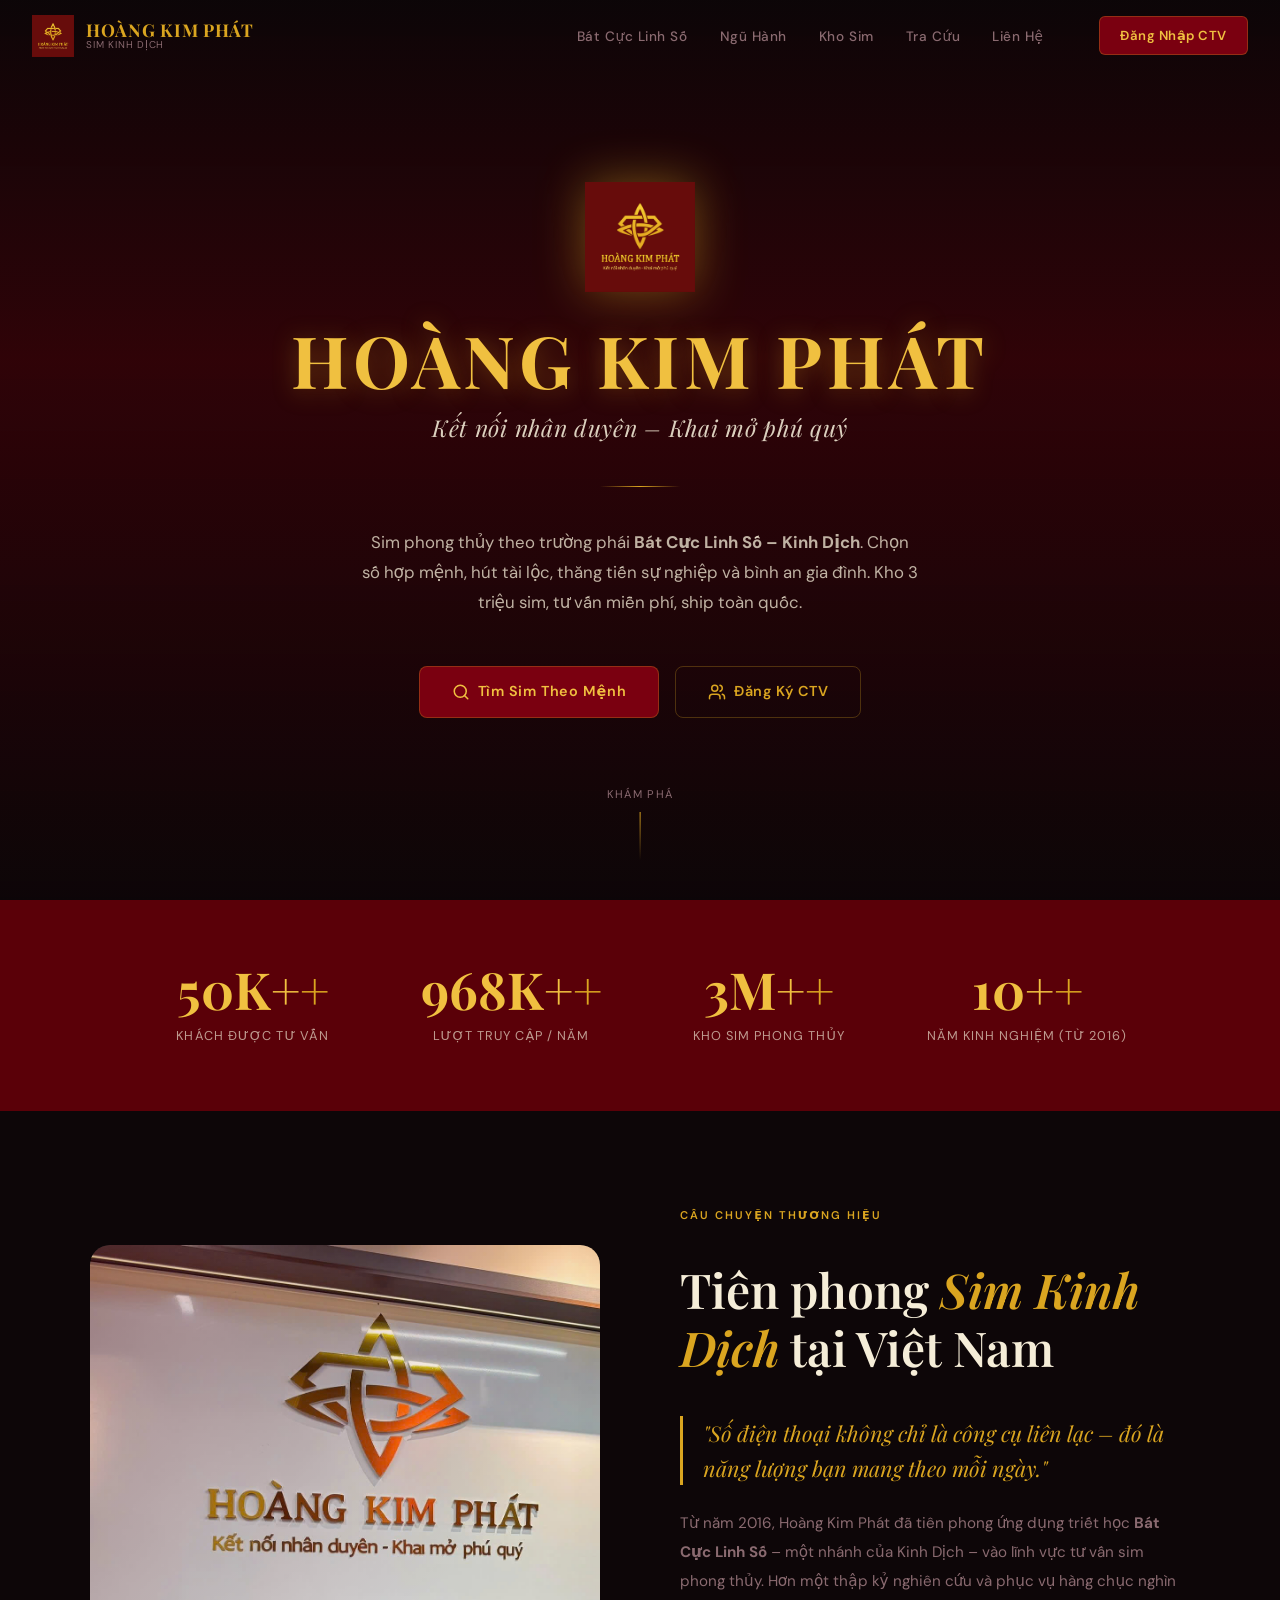
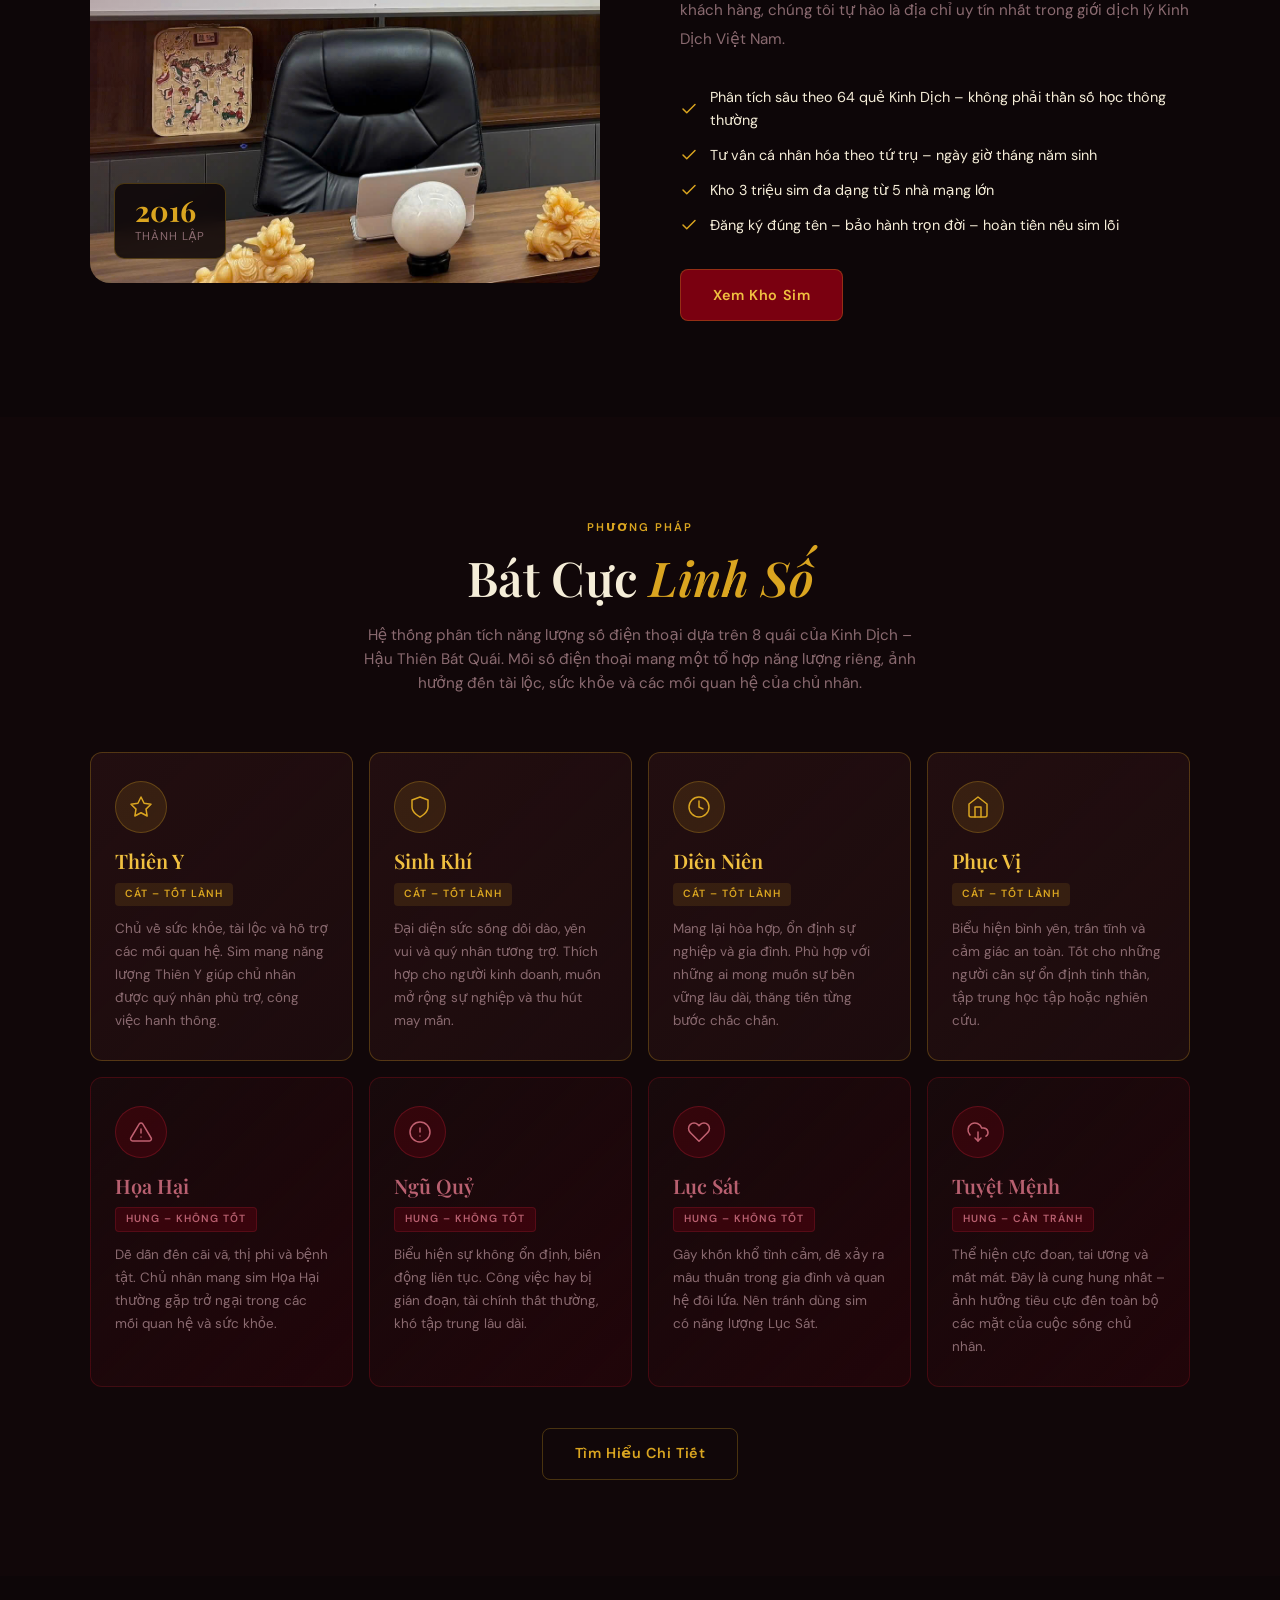
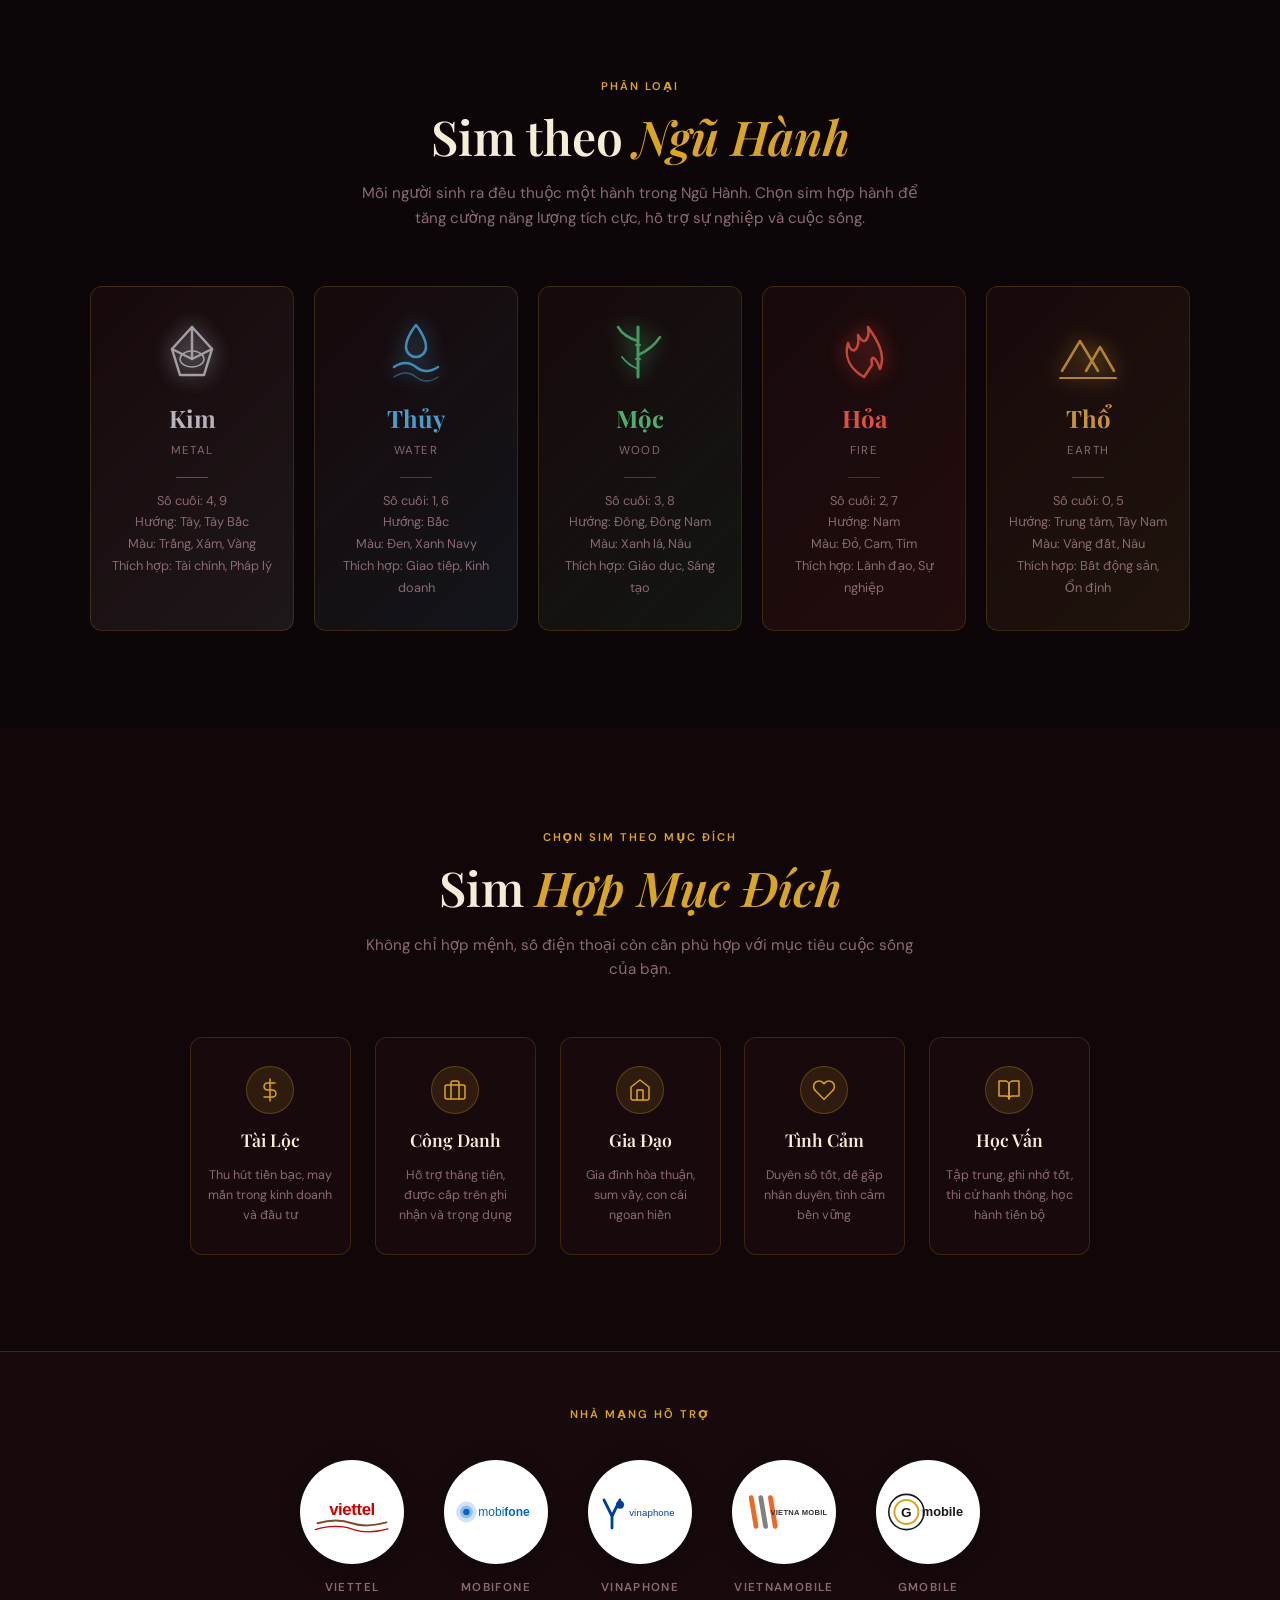
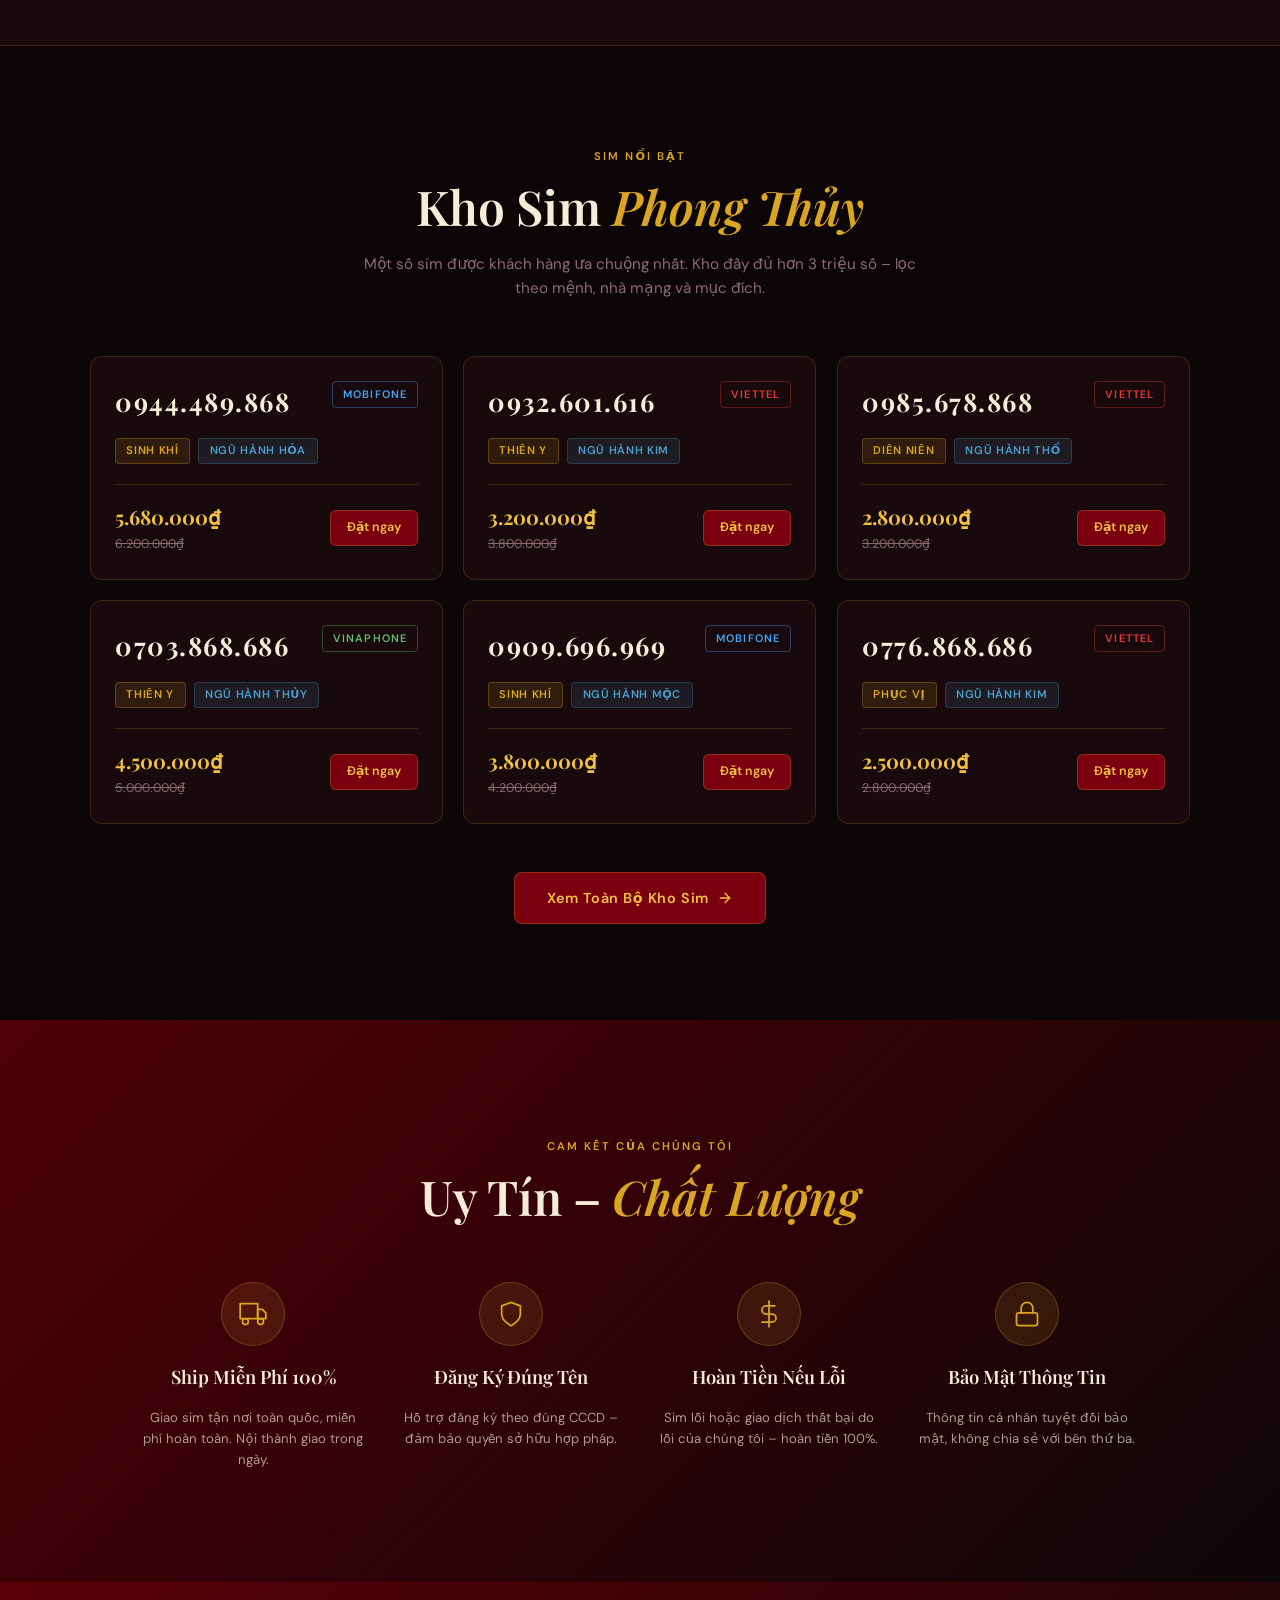
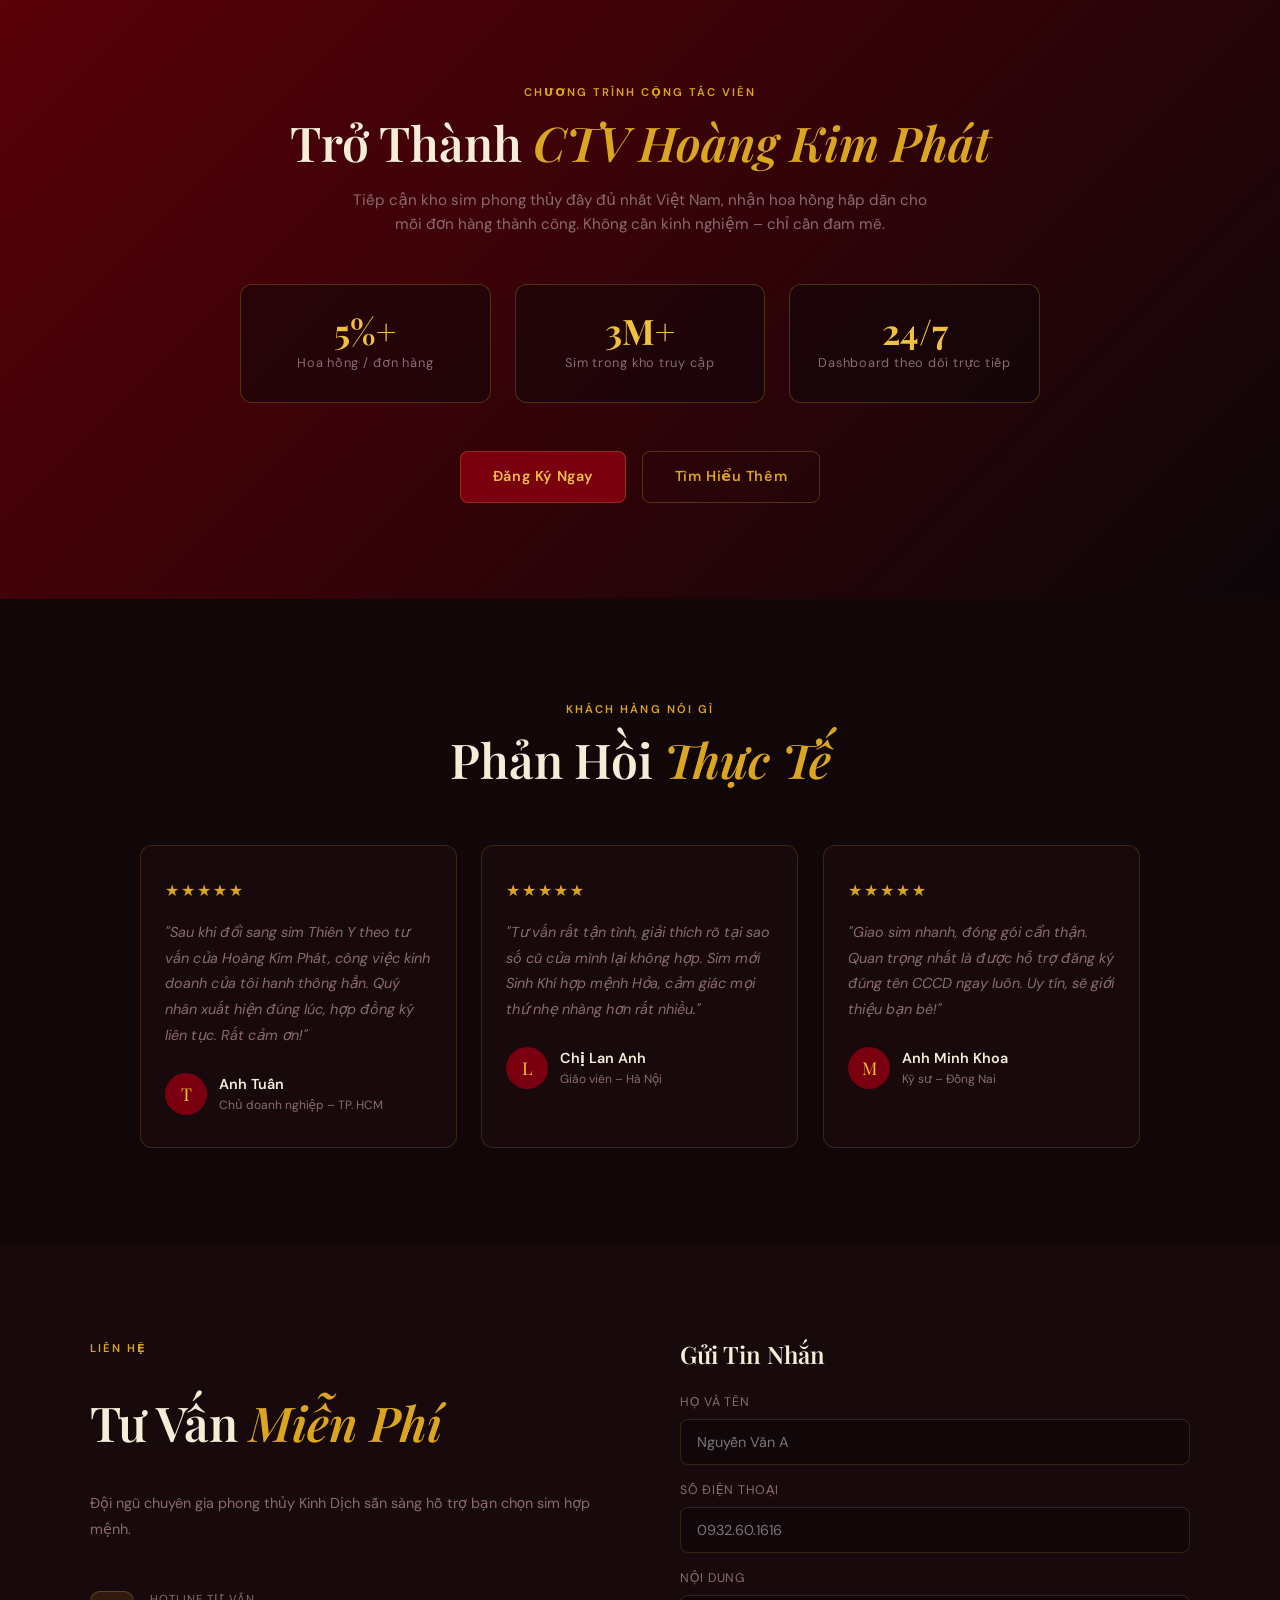
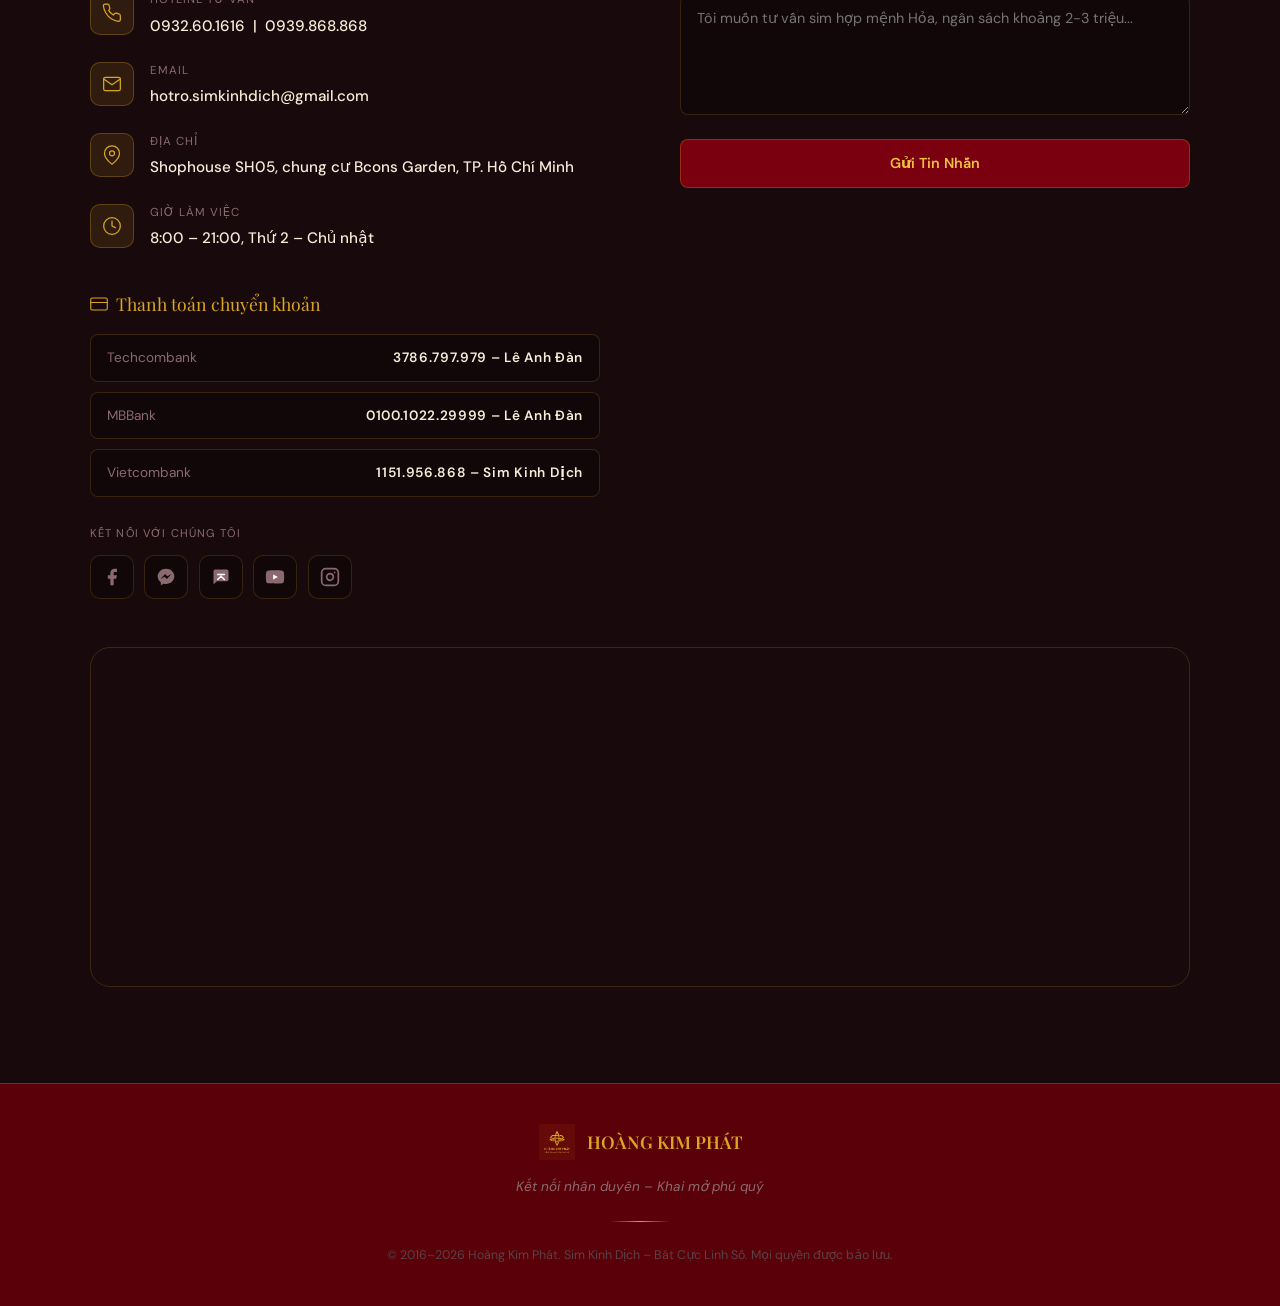
==== commit d02e6a82: "feat: fonts, hero bg, SVG icons, hung cards, carrier logos, social links, Leaflet map, office photo " ====
--- a/index.html
+++ b/index.html
@@ -11,6 +11,7 @@
   <link rel="icon" type="image/png" href="img/logo.png">
   <link rel="preconnect" href="https://fonts.googleapis.com">
   <link rel="preconnect" href="https://fonts.gstatic.com" crossorigin>
+  <link rel="stylesheet" href="css/leaflet.css">
   <link rel="stylesheet" href="css/style.css">
 </head>
 <body>
@@ -234,35 +235,57 @@
     </div>
     <div class="nguhanh__grid">
       <div class="nguhanh__card nguhanh--kim">
-        <span class="nguhanh__symbol" aria-hidden="true">⚙</span>
+        <svg class="nguhanh__svg" viewBox="0 0 64 64" fill="none" stroke="currentColor" stroke-width="2.5" stroke-linecap="round" stroke-linejoin="round" aria-hidden="true">
+          <path d="M32 8 L52 30 L44 56 L20 56 L12 30 Z"/>
+          <path d="M32 8 L32 40"/>
+          <ellipse cx="32" cy="40" rx="12" ry="8" stroke-width="1.5"/>
+          <path d="M12 30 L32 40 L52 30"/>
+        </svg>
         <div class="nguhanh__name">Kim</div>
         <div class="nguhanh__en">Metal</div>
         <div class="nguhanh__line" aria-hidden="true"></div>
         <p class="nguhanh__sims">Số cuối: 4, 9<br>Hướng: Tây, Tây Bắc<br>Màu: Trắng, Xám, Vàng<br>Thích hợp: Tài chính, Pháp lý</p>
       </div>
       <div class="nguhanh__card nguhanh--thuy">
-        <span class="nguhanh__symbol" aria-hidden="true">💧</span>
+        <svg class="nguhanh__svg" viewBox="0 0 64 64" fill="none" stroke="currentColor" stroke-width="2.5" stroke-linecap="round" stroke-linejoin="round" aria-hidden="true">
+          <path d="M32 6 C32 6 42 18 42 28 C42 34 37 38 32 38 C27 38 22 34 22 28 C22 18 32 6 32 6 Z"/>
+          <path d="M10 48 Q22 40 32 48 Q42 56 54 48" stroke-width="2.5"/>
+          <path d="M10 58 Q22 50 32 58 Q42 66 54 58" stroke-width="1.5" opacity="0.55"/>
+        </svg>
         <div class="nguhanh__name">Thủy</div>
         <div class="nguhanh__en">Water</div>
         <div class="nguhanh__line" aria-hidden="true"></div>
         <p class="nguhanh__sims">Số cuối: 1, 6<br>Hướng: Bắc<br>Màu: Đen, Xanh Navy<br>Thích hợp: Giao tiếp, Kinh doanh</p>
       </div>
       <div class="nguhanh__card nguhanh--moc">
-        <span class="nguhanh__symbol" aria-hidden="true">🌿</span>
+        <svg class="nguhanh__svg" viewBox="0 0 64 64" fill="none" stroke="currentColor" stroke-width="2.5" stroke-linecap="round" stroke-linejoin="round" aria-hidden="true">
+          <line x1="30" y1="58" x2="30" y2="8" stroke-width="3"/>
+          <line x1="28" y1="26" x2="32" y2="26" stroke-width="2"/>
+          <line x1="28" y1="40" x2="32" y2="40" stroke-width="2"/>
+          <path d="M30 22 Q16 18 10 8"/>
+          <path d="M30 36 Q44 30 52 18"/>
+          <path d="M30 50 Q20 46 14 38" stroke-width="1.8"/>
+        </svg>
         <div class="nguhanh__name">Mộc</div>
         <div class="nguhanh__en">Wood</div>
         <div class="nguhanh__line" aria-hidden="true"></div>
         <p class="nguhanh__sims">Số cuối: 3, 8<br>Hướng: Đông, Đông Nam<br>Màu: Xanh lá, Nâu<br>Thích hợp: Giáo dục, Sáng tạo</p>
       </div>
       <div class="nguhanh__card nguhanh--hoa">
-        <span class="nguhanh__symbol" aria-hidden="true">🔥</span>
+        <svg class="nguhanh__svg" viewBox="0 0 64 64" fill="none" stroke="currentColor" stroke-width="2.5" stroke-linecap="round" stroke-linejoin="round" aria-hidden="true">
+          <path d="M32 58 C18 50 12 38 16 24 C20 38 28 30 26 16 C32 28 38 20 36 8 C46 22 54 36 48 50 C44 38 38 34 40 46 Z"/>
+        </svg>
         <div class="nguhanh__name">Hỏa</div>
         <div class="nguhanh__en">Fire</div>
         <div class="nguhanh__line" aria-hidden="true"></div>
         <p class="nguhanh__sims">Số cuối: 2, 7<br>Hướng: Nam<br>Màu: Đỏ, Cam, Tím<br>Thích hợp: Lãnh đạo, Sự nghiệp</p>
       </div>
       <div class="nguhanh__card nguhanh--tho">
-        <span class="nguhanh__symbol" aria-hidden="true">🏔</span>
+        <svg class="nguhanh__svg" viewBox="0 0 64 64" fill="none" stroke="currentColor" stroke-width="2.5" stroke-linecap="round" stroke-linejoin="round" aria-hidden="true">
+          <path d="M6 52 L24 22 L42 52"/>
+          <path d="M30 52 L44 28 L58 52"/>
+          <line x1="4" y1="59" x2="60" y2="59" stroke-width="2"/>
+        </svg>
         <div class="nguhanh__name">Thổ</div>
         <div class="nguhanh__en">Earth</div>
         <div class="nguhanh__line" aria-hidden="true"></div>
@@ -326,27 +349,69 @@
     <div class="nhamang__label">
       <span class="section-label">Nhà mạng hỗ trợ</span>
     </div>
-    <div class="nhamang__badges" role="list">
-      <div class="nhamang__badge" role="listitem">
-        <span class="nhamang__badge-dot" style="background:#E53935" aria-hidden="true"></span>
-        Viettel
-      </div>
-      <div class="nhamang__badge" role="listitem">
-        <span class="nhamang__badge-dot" style="background:#42A5F5" aria-hidden="true"></span>
-        Mobifone
-      </div>
-      <div class="nhamang__badge" role="listitem">
-        <span class="nhamang__badge-dot" style="background:#66BB6A" aria-hidden="true"></span>
-        Vinaphone
-      </div>
-      <div class="nhamang__badge" role="listitem">
-        <span class="nhamang__badge-dot" style="background:#FFA726" aria-hidden="true"></span>
-        Vietnamobile
-      </div>
-      <div class="nhamang__badge" role="listitem">
-        <span class="nhamang__badge-dot" style="background:#AB47BC" aria-hidden="true"></span>
-        Gmobile
-      </div>
+    <div class="nhamang__logos" role="list">
+
+      <div class="nhamang__logo-item" role="listitem">
+        <div class="nhamang__logo-circle">
+          <svg viewBox="0 0 110 60" xmlns="http://www.w3.org/2000/svg" aria-label="Viettel">
+            <text x="55" y="34" text-anchor="middle" font-family="'Arial Black',Impact,sans-serif" font-weight="900" font-size="21" fill="#CC0000" letter-spacing="-0.5">viettel</text>
+            <path d="M12 44 Q36 37 55 44 Q72 50 98 43" fill="none" stroke="#7B4F2A" stroke-width="2.5" stroke-linecap="round"/>
+            <path d="M9 52 Q36 44 57 52 Q76 58 100 51" fill="none" stroke="#CC0000" stroke-width="1.5" stroke-linecap="round"/>
+          </svg>
+        </div>
+        <span class="nhamang__logo-name">Viettel</span>
+      </div>
+
+      <div class="nhamang__logo-item" role="listitem">
+        <div class="nhamang__logo-circle">
+          <svg viewBox="0 0 110 60" xmlns="http://www.w3.org/2000/svg" aria-label="Mobifone">
+            <circle cx="18" cy="30" r="13" fill="#0066CC" opacity="0.18"/>
+            <circle cx="18" cy="30" r="8" fill="#0066CC" opacity="0.3"/>
+            <circle cx="18" cy="30" r="4" fill="#0066CC"/>
+            <text x="65" y="35" text-anchor="middle" font-family="Arial,sans-serif" font-size="15" fill="#0066CC">
+              <tspan font-weight="300">mobi</tspan><tspan font-weight="700">fone</tspan>
+            </text>
+          </svg>
+        </div>
+        <span class="nhamang__logo-name">Mobifone</span>
+      </div>
+
+      <div class="nhamang__logo-item" role="listitem">
+        <div class="nhamang__logo-circle">
+          <svg viewBox="0 0 110 60" xmlns="http://www.w3.org/2000/svg" aria-label="Vinaphone">
+            <path d="M10 15 L20 35 L30 15" fill="none" stroke="#003E9C" stroke-width="3.5" stroke-linecap="round" stroke-linejoin="round"/>
+            <line x1="20" y1="35" x2="20" y2="50" stroke="#003E9C" stroke-width="3.5" stroke-linecap="round"/>
+            <circle cx="30" cy="21" r="5" fill="#003E9C"/>
+            <text x="70" y="35" text-anchor="middle" font-family="Arial,sans-serif" font-size="12" font-weight="400" fill="#003E9C" letter-spacing="0.2">vinaphone</text>
+          </svg>
+        </div>
+        <span class="nhamang__logo-name">Vinaphone</span>
+      </div>
+
+      <div class="nhamang__logo-item" role="listitem">
+        <div class="nhamang__logo-circle">
+          <svg viewBox="0 0 110 60" xmlns="http://www.w3.org/2000/svg" aria-label="Vietnamobile">
+            <path d="M14 12 L20 48" stroke="#F26522" stroke-width="6" stroke-linecap="round"/>
+            <path d="M26 12 L32 48" stroke="#808080" stroke-width="6" stroke-linecap="round"/>
+            <path d="M38 12 L44 48" stroke="#F26522" stroke-width="6" stroke-linecap="round"/>
+            <text x="77" y="34" text-anchor="middle" font-family="Arial,sans-serif" font-size="9.5" font-weight="600" fill="#333" letter-spacing="0.3">VIETNA&#10;MOBILE</text>
+          </svg>
+        </div>
+        <span class="nhamang__logo-name">Vietnamobile</span>
+      </div>
+
+      <div class="nhamang__logo-item" role="listitem">
+        <div class="nhamang__logo-circle">
+          <svg viewBox="0 0 110 60" xmlns="http://www.w3.org/2000/svg" aria-label="Gmobile">
+            <circle cx="28" cy="30" r="22" fill="none" stroke="#1A1A1A" stroke-width="2"/>
+            <circle cx="28" cy="30" r="15" fill="none" stroke="#DAA520" stroke-width="2.5"/>
+            <text x="28" y="36" text-anchor="middle" font-family="'Arial Black',sans-serif" font-weight="900" font-size="17" fill="#1A1A1A">G</text>
+            <text x="73" y="35" text-anchor="middle" font-family="Arial,sans-serif" font-size="16" font-weight="600" fill="#1A1A1A">mobile</text>
+          </svg>
+        </div>
+        <span class="nhamang__logo-name">Gmobile</span>
+      </div>
+
     </div>
   </div>
 </div>
@@ -554,6 +619,26 @@
           </div>
         </div>
       </div>
+      <div class="contact__social">
+        <div class="contact__social-label">Kết nối với chúng tôi</div>
+        <div class="contact__social-links">
+          <a href="https://www.facebook.com/simkinhdichcom" target="_blank" rel="noopener" class="social-btn" aria-label="Facebook">
+            <svg viewBox="0 0 24 24" fill="currentColor" aria-hidden="true"><path d="M18 2h-3a5 5 0 0 0-5 5v3H7v4h3v8h4v-8h3l1-4h-4V7a1 1 0 0 1 1-1h3z"/></svg>
+          </a>
+          <a href="https://m.me/simkinhdichcom/" target="_blank" rel="noopener" class="social-btn" aria-label="Messenger">
+            <svg viewBox="0 0 24 24" fill="currentColor" aria-hidden="true"><path d="M12 2C6.477 2 2 6.145 2 11.243c0 2.917 1.482 5.524 3.797 7.23V22l3.47-1.906c.927.257 1.91.396 2.733.396 5.523 0 10-4.145 10-9.243C22 6.145 17.523 2 12 2zm1.044 12.33l-2.628-2.77-5.09 2.77 5.604-5.946 2.628 2.77 5.09-2.77-5.604 5.946z"/></svg>
+          </a>
+          <a href="https://zalo.me/425640603252483260" target="_blank" rel="noopener" class="social-btn" aria-label="Zalo">
+            <svg viewBox="0 0 24 24" fill="currentColor" aria-hidden="true"><path d="M21 15a2 2 0 0 1-2 2H7l-4 4V5a2 2 0 0 1 2-2h14a2 2 0 0 1 2 2z"/><path d="M8 9h8M8 15l4-4 4 4" fill="none" stroke="white" stroke-width="1.8" stroke-linecap="round" stroke-linejoin="round"/></svg>
+          </a>
+          <a href="https://youtube.com/@simkinhdich" target="_blank" rel="noopener" class="social-btn" aria-label="YouTube">
+            <svg viewBox="0 0 24 24" fill="currentColor" aria-hidden="true"><path d="M22.54 6.42a2.78 2.78 0 0 0-1.95-1.97C18.88 4 12 4 12 4s-6.88 0-8.59.45a2.78 2.78 0 0 0-1.95 1.97A29 29 0 0 0 1 12a29 29 0 0 0 .46 5.58A2.78 2.78 0 0 0 3.41 19.6C5.12 20 12 20 12 20s6.88 0 8.59-.45a2.78 2.78 0 0 0 1.95-1.97A29 29 0 0 0 23 12a29 29 0 0 0-.46-5.58z"/><polygon points="9.75 15.02 15.5 12 9.75 8.98 9.75 15.02" fill="white"/></svg>
+          </a>
+          <a href="https://www.instagram.com/simkinhdich" target="_blank" rel="noopener" class="social-btn" aria-label="Instagram">
+            <svg viewBox="0 0 24 24" fill="none" stroke="currentColor" stroke-width="2" stroke-linecap="round" stroke-linejoin="round" aria-hidden="true"><rect x="2" y="2" width="20" height="20" rx="5" ry="5"/><path d="M16 11.37A4 4 0 1 1 12.63 8 4 4 0 0 1 16 11.37z"/><line x1="17.5" y1="6.5" x2="17.51" y2="6.5"/></svg>
+          </a>
+        </div>
+      </div>
     </div>
 
     <div>
@@ -576,6 +661,9 @@
       </form>
     </div>
   </div>
+  <div class="contact__map-wrap">
+    <div id="hkp-map" aria-label="Bản đồ vị trí Hoàng Kim Phát"></div>
+  </div>
 </section>
 
 <!-- FOOTER -->
@@ -593,6 +681,7 @@
 
 <script src="js/supabase.min.js"></script>
 <script src="js/config.js"></script>
+<script src="js/leaflet.js"></script>
 <script src="js/main.js"></script>
 </body>
 </html>
--- a/css/style.css
+++ b/css/style.css
@@ -1,5 +1,5 @@
 /* ===== GOOGLE FONTS ===== */
-@import url('https://fonts.googleapis.com/css2?family=Cormorant+Garamond:ital,wght@0,400;0,500;0,600;0,700;1,400;1,500;1,600&family=Be+Vietnam+Pro:wght@300;400;500;600;700&display=swap');
+@import url('https://fonts.googleapis.com/css2?family=Playfair+Display:ital,wght@0,400;0,600;0,700;1,400;1,600&family=DM+Sans:wght@300;400;500;600&display=swap');
 
 /* ===== CSS VARIABLES ===== */
 :root {
@@ -23,8 +23,8 @@
   --radius:       12px;
   --radius-lg:    20px;
   --trans:        .35s cubic-bezier(.25,.46,.45,.94);
-  --font-head:    'Cormorant Garamond', Georgia, serif;
-  --font-body:    'Be Vietnam Pro', system-ui, sans-serif;
+  --font-head:    'Playfair Display', Georgia, serif;
+  --font-body:    'DM Sans', system-ui, sans-serif;
 }
 
 /* ===== RESET ===== */
@@ -160,7 +160,7 @@
 .hero::before {
   content: '';
   position: absolute; inset: -8%;
-  background-image: url('https://images.unsplash.com/photo-1544367567-0f2fcb009e0b?w=1920&q=80');
+  background-image: url('https://images.unsplash.com/photo-1518531933037-91b2f5f229cc?w=1920&q=80');
   background-size: cover; background-position: center;
   animation: kenBurns 24s ease-in-out infinite alternate;
   z-index: 0;
@@ -318,7 +318,7 @@
   background: linear-gradient(135deg, rgba(122,0,16,.25) 0%, transparent 60%);
   border-radius: inherit;
 }
-.about__img { width: 100%; height: 100%; object-fit: cover; }
+.about__img { width: 100%; height: 100%; object-fit: cover; object-position: left center; }
 .about__badge {
   position: absolute; bottom: 1.5rem; left: 1.5rem; z-index: 2;
   background: rgba(13,6,8,.85);
@@ -371,8 +371,8 @@
   border-color: var(--gold-border);
 }
 .batcuc__card--hung {
-  background: var(--card);
-  border-color: rgba(138,106,112,.25);
+  background: linear-gradient(135deg, var(--card) 0%, rgba(90,0,14,.22) 100%);
+  border-color: rgba(160,20,35,.3);
 }
 .batcuc__card::after {
   content: '';
@@ -397,9 +397,9 @@
   border: 1px solid var(--gold-border);
 }
 .batcuc__card--hung .batcuc__icon {
-  background: rgba(90,64,72,.25);
-  color: var(--muted);
-  border: 1px solid rgba(138,106,112,.25);
+  background: rgba(122,0,16,.28);
+  color: #C06070;
+  border: 1px solid rgba(180,30,50,.35);
 }
 .batcuc__name {
   font-family: var(--font-head);
@@ -407,7 +407,7 @@
   margin-bottom: .4rem;
 }
 .batcuc__card--cat .batcuc__name { color: var(--gold-light); }
-.batcuc__card--hung .batcuc__name { color: var(--muted); }
+.batcuc__card--hung .batcuc__name { color: #B86070; }
 .batcuc__tag {
   display: inline-block;
   font-size: .65rem; font-weight: 600;
@@ -416,7 +416,7 @@
   margin-bottom: .75rem;
 }
 .batcuc__card--cat .batcuc__tag { background: var(--gold-pale); color: var(--gold); }
-.batcuc__card--hung .batcuc__tag { background: rgba(90,64,72,.3); color: var(--muted); }
+.batcuc__card--hung .batcuc__tag { background: rgba(100,0,16,.4); color: #B86070; border: 1px solid rgba(160,30,50,.3); }
 .batcuc__desc { font-size: .84rem; color: var(--muted); line-height: 1.7; }
 
 /* ===== NGU HANH ===== */
@@ -445,10 +445,13 @@
   pointer-events: none;
 }
 .nguhanh__card:hover::after { transform: translateX(130%) skewX(-12deg); }
-.nguhanh__symbol {
-  font-size: 3rem; line-height: 1;
-  margin-bottom: 1rem;
+.nguhanh__svg {
+  width: 64px; height: 64px;
   display: block;
+  margin: 0 auto 1rem;
+  stroke: var(--el);
+  filter: drop-shadow(0 0 10px var(--el));
+  opacity: .88;
 }
 .nguhanh__name {
   font-family: var(--font-head); font-size: 1.5rem; font-weight: 700;
@@ -506,19 +509,29 @@
 .nhamang { padding: 3rem 1.5rem; background: var(--card); border-top: 1px solid var(--border); border-bottom: 1px solid var(--border); }
 .nhamang__inner { max-width: 900px; margin: 0 auto; }
 .nhamang__label { text-align: center; margin-bottom: 1.5rem; }
-.nhamang__badges { display: flex; justify-content: center; flex-wrap: wrap; gap: 1rem; }
-.nhamang__badge {
-  display: flex; align-items: center; gap: .6rem;
-  padding: .6rem 1.4rem;
-  background: var(--dark2);
-  border: 1px solid var(--border);
-  border-radius: 50px;
-  font-size: .85rem; font-weight: 600;
-  color: var(--cream);
-  transition: border-color var(--trans), color var(--trans);
-}
-.nhamang__badge:hover { border-color: var(--gold); color: var(--gold); }
-.nhamang__badge-dot { width: 8px; height: 8px; border-radius: 50%; flex-shrink: 0; }
+.nhamang__logos { display: flex; justify-content: center; flex-wrap: wrap; gap: 2.5rem; align-items: center; }
+.nhamang__logo-item { display: flex; flex-direction: column; align-items: center; gap: .9rem; }
+.nhamang__logo-circle {
+  width: 104px; height: 104px;
+  border-radius: 50%;
+  background: #fff;
+  display: flex; align-items: center; justify-content: center;
+  overflow: hidden;
+  box-shadow: 0 4px 20px rgba(0,0,0,.35);
+  border: 2px solid rgba(255,255,255,.15);
+  transition: transform var(--trans), box-shadow var(--trans);
+}
+.nhamang__logo-item:hover .nhamang__logo-circle {
+  transform: translateY(-4px);
+  box-shadow: 0 8px 32px rgba(218,165,32,.25);
+}
+.nhamang__logo-circle svg { width: 88px; height: 52px; }
+.nhamang__logo-name {
+  font-size: .72rem; font-weight: 600; letter-spacing: .12em;
+  text-transform: uppercase; color: var(--muted);
+  transition: color var(--trans);
+}
+.nhamang__logo-item:hover .nhamang__logo-name { color: var(--gold); }
 
 /* ===== SIM PREVIEW ===== */
 .sim-preview__grid {
@@ -742,6 +755,62 @@
 .form-alert { padding: .75rem 1rem; border-radius: 8px; font-size: .85rem; margin-top: .5rem; display: none; }
 .form-alert--success { background: rgba(76,175,112,.15); border: 1px solid rgba(76,175,112,.35); color: #4CAF70; display: block; }
 .form-alert--error   { background: rgba(224,80,64,.15);  border: 1px solid rgba(224,80,64,.35);  color: #E05040; display: block; }
+
+/* ===== CONTACT SOCIAL ===== */
+.contact__social { margin-top: .25rem; }
+.contact__social-label { font-size: .7rem; color: var(--muted); letter-spacing: .1em; text-transform: uppercase; margin-bottom: .75rem; }
+.contact__social-links { display: flex; gap: .65rem; flex-wrap: wrap; }
+.social-btn {
+  width: 44px; height: 44px;
+  border-radius: 10px;
+  background: var(--dark2);
+  border: 1px solid var(--border);
+  display: flex; align-items: center; justify-content: center;
+  color: var(--muted);
+  transition: background var(--trans), color var(--trans), border-color var(--trans), transform var(--trans);
+}
+.social-btn:hover { background: var(--crimson); color: var(--cream); border-color: var(--crimson-mid); transform: translateY(-2px); }
+.social-btn svg { width: 20px; height: 20px; }
+
+/* ===== CONTACT MAP ===== */
+.contact__map-wrap {
+  max-width: 1100px; margin: 3rem auto 0;
+  border-radius: var(--radius-lg);
+  overflow: hidden;
+  border: 1px solid var(--border);
+  height: 340px;
+}
+#hkp-map { width: 100%; height: 100%; }
+
+/* ===== LEAFLET MAP MARKER ===== */
+.branch-pin {
+  display: block; width: 18px; height: 18px;
+  background: var(--crimson); border: 2.5px solid #fff;
+  border-radius: 50%;
+  box-shadow: 0 0 0 0 rgba(122,0,16,.6);
+  animation: hkpPulse 2.2s ease-out infinite;
+  cursor: pointer;
+}
+@keyframes hkpPulse {
+  0%   { box-shadow: 0 0 0 0   rgba(122,0,16,.6); }
+  70%  { box-shadow: 0 0 0 12px rgba(122,0,16,0); }
+  100% { box-shadow: 0 0 0 0   rgba(122,0,16,0); }
+}
+.branch-popup .leaflet-popup-content-wrapper {
+  background: var(--card); border: 1px solid var(--border);
+  border-radius: var(--radius); box-shadow: 0 12px 32px rgba(0,0,0,.5); padding: 0;
+}
+.branch-popup .leaflet-popup-tip { background: var(--card); }
+.branch-popup .leaflet-popup-content { margin: 0; padding: 1rem 1.25rem; min-width: 220px; }
+.branch-popup .popup-name { display: block; font-weight: 700; font-size: .92rem; color: var(--gold); margin-bottom: .35rem; }
+.branch-popup .popup-addr, .branch-popup .popup-phone { display: block; font-size: .8rem; color: var(--muted); line-height: 1.55; }
+.branch-popup .popup-link {
+  display: block; margin-top: .65rem; padding-top: .55rem;
+  border-top: 1px solid var(--border);
+  font-size: .78rem; font-weight: 600; color: var(--gold);
+  transition: color var(--trans);
+}
+.branch-popup .popup-link:hover { color: var(--gold-light); }
 
 /* ===== FOOTER ===== */
 .footer {
@@ -946,7 +1015,10 @@
   .hero__actions { flex-direction: column; align-items: center; }
   .batcuc__grid { grid-template-columns: 1fr; }
   .mucdich__grid { grid-template-columns: 1fr; }
-  .nhamang__badges { gap: .75rem; }
+  .nhamang__logos { gap: 1.5rem; }
+  .nhamang__logo-circle { width: 84px; height: 84px; }
+  .nhamang__logo-circle svg { width: 70px; height: 44px; }
+  .contact__map-wrap { height: 260px; }
   .auth-card { padding: 2rem 1.25rem; }
 }
 
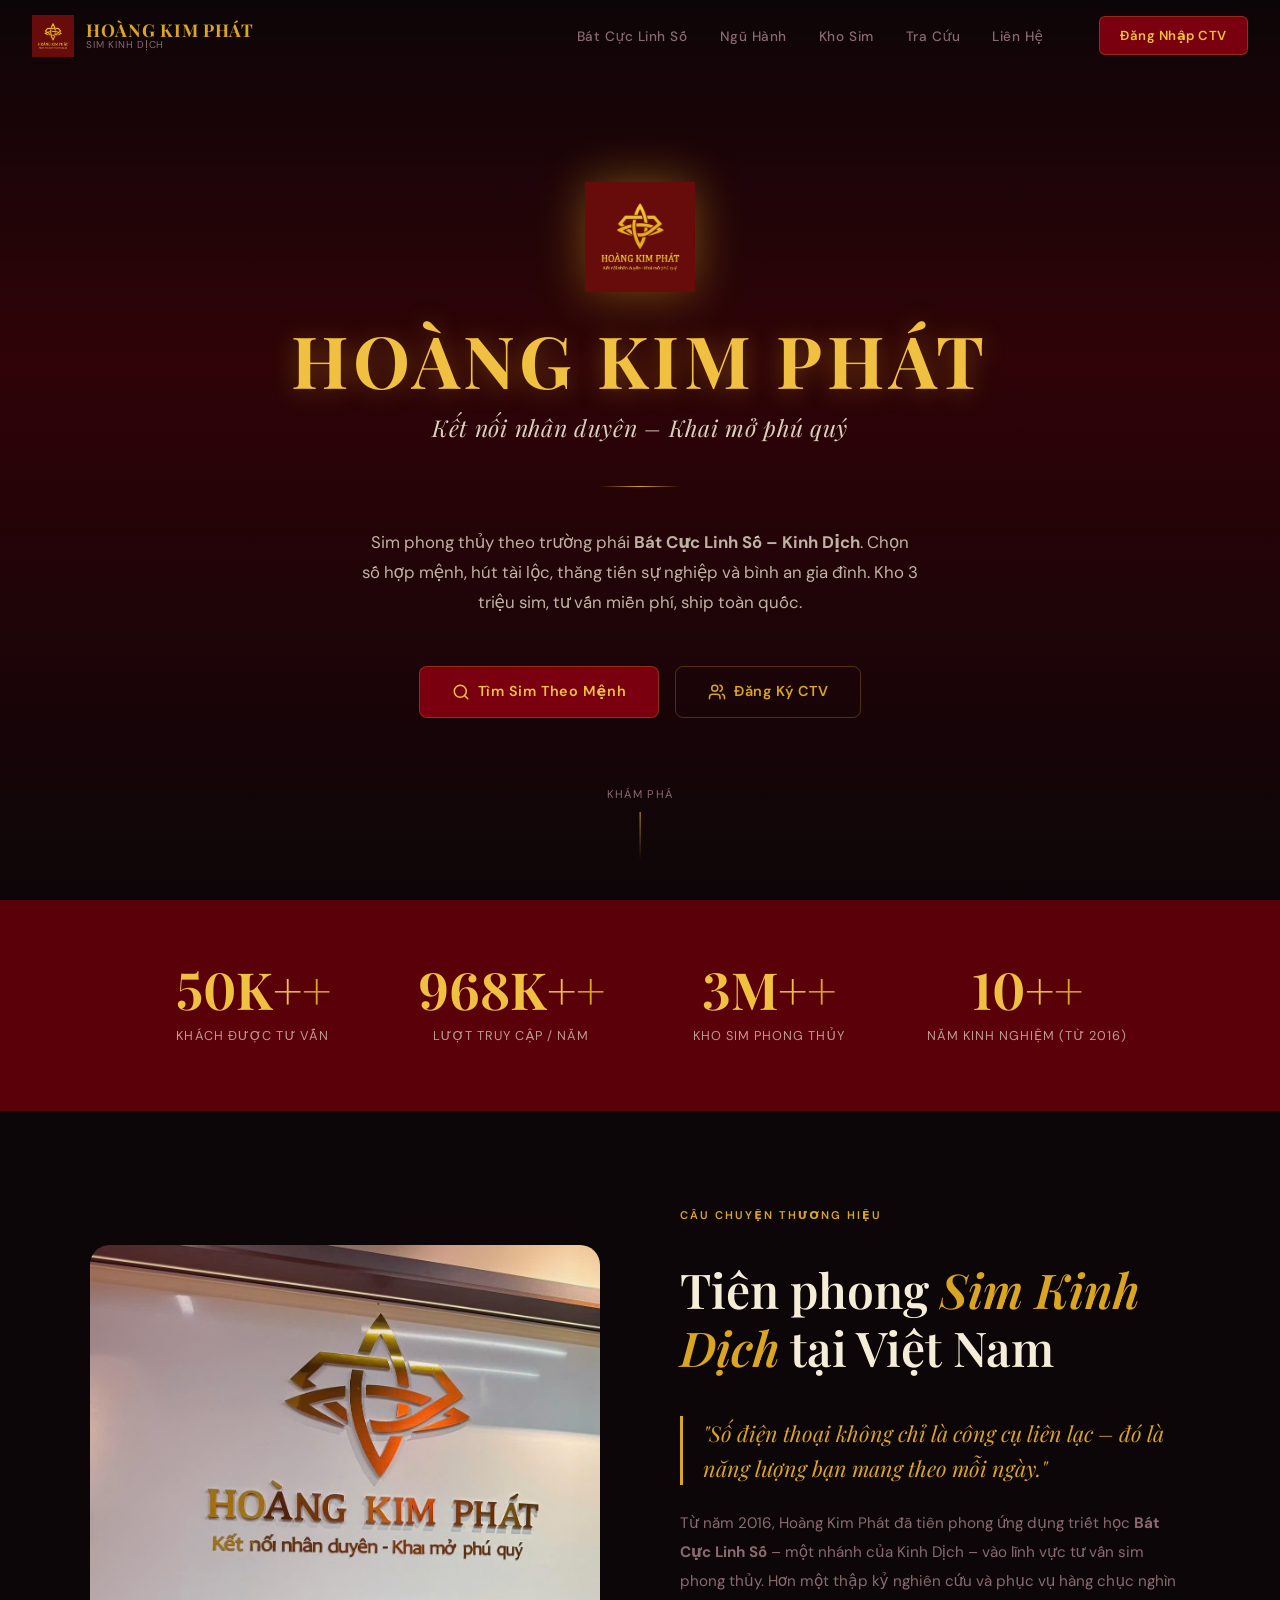
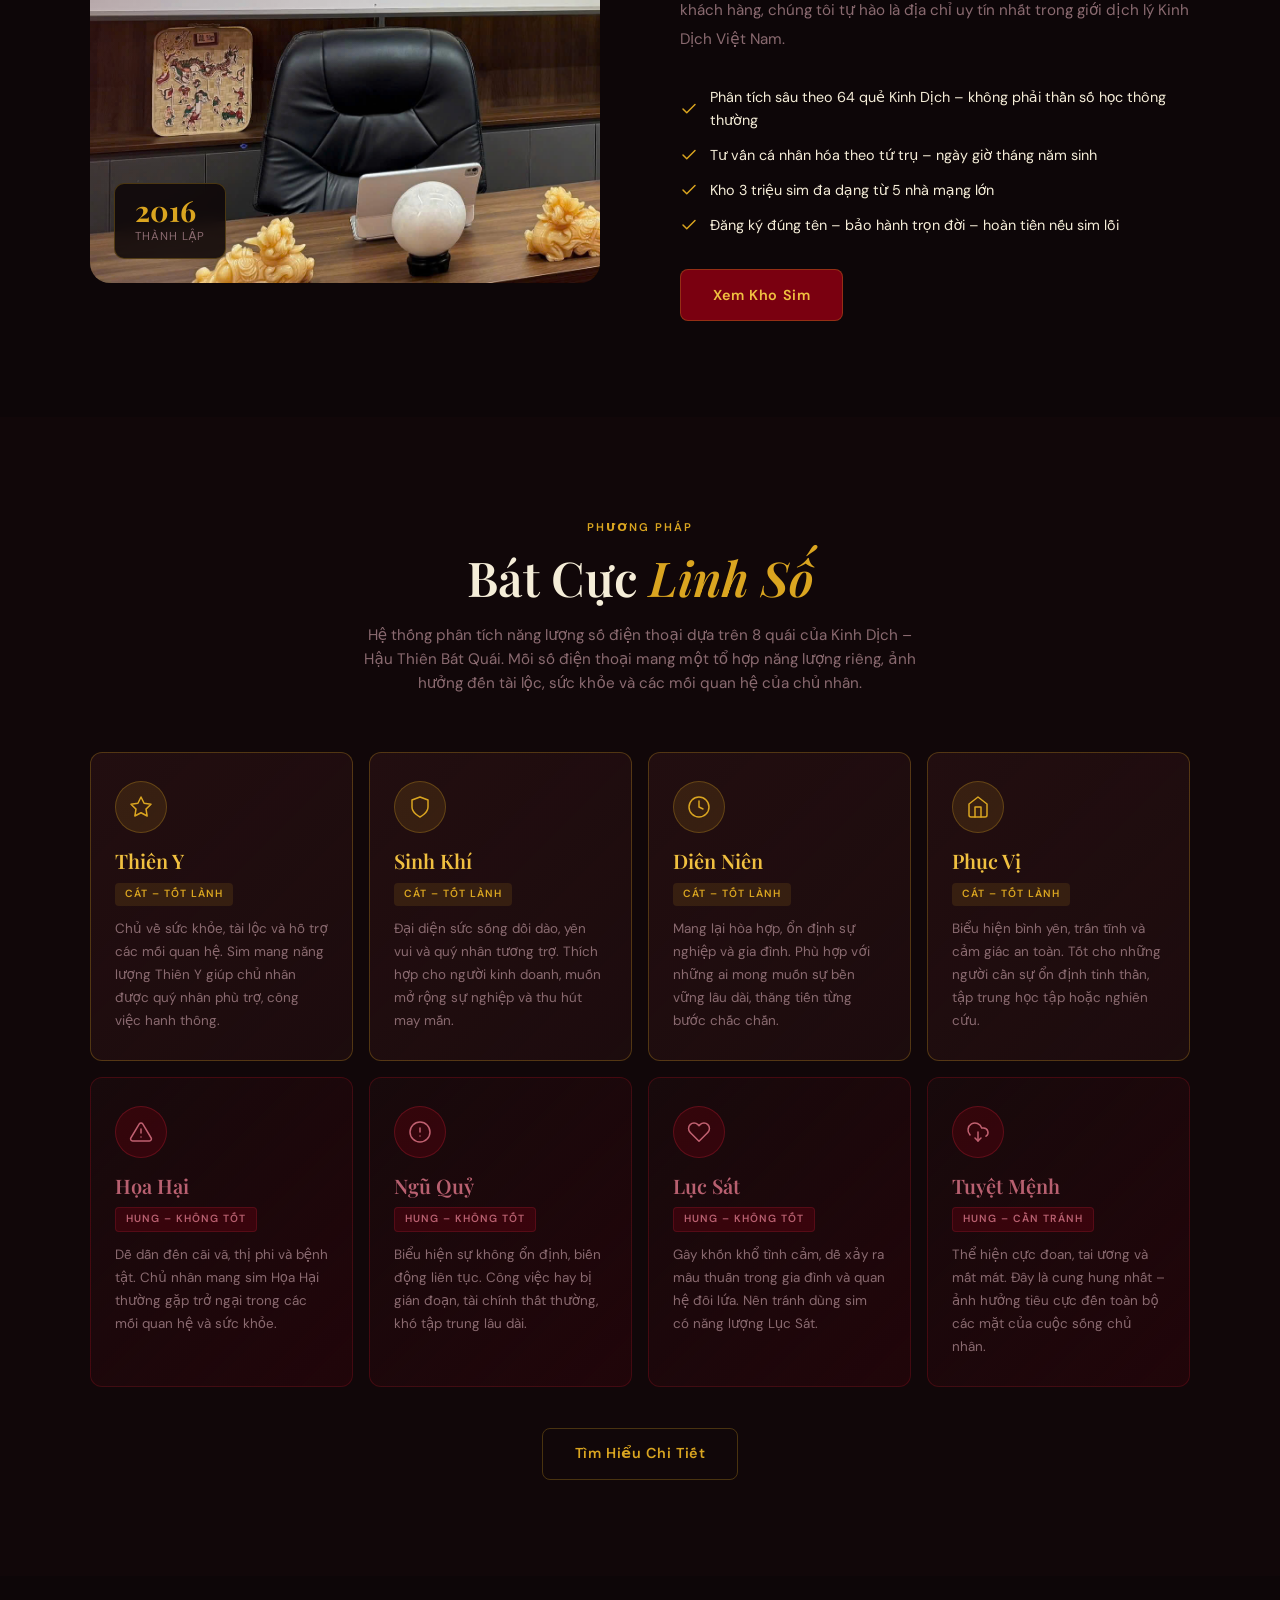
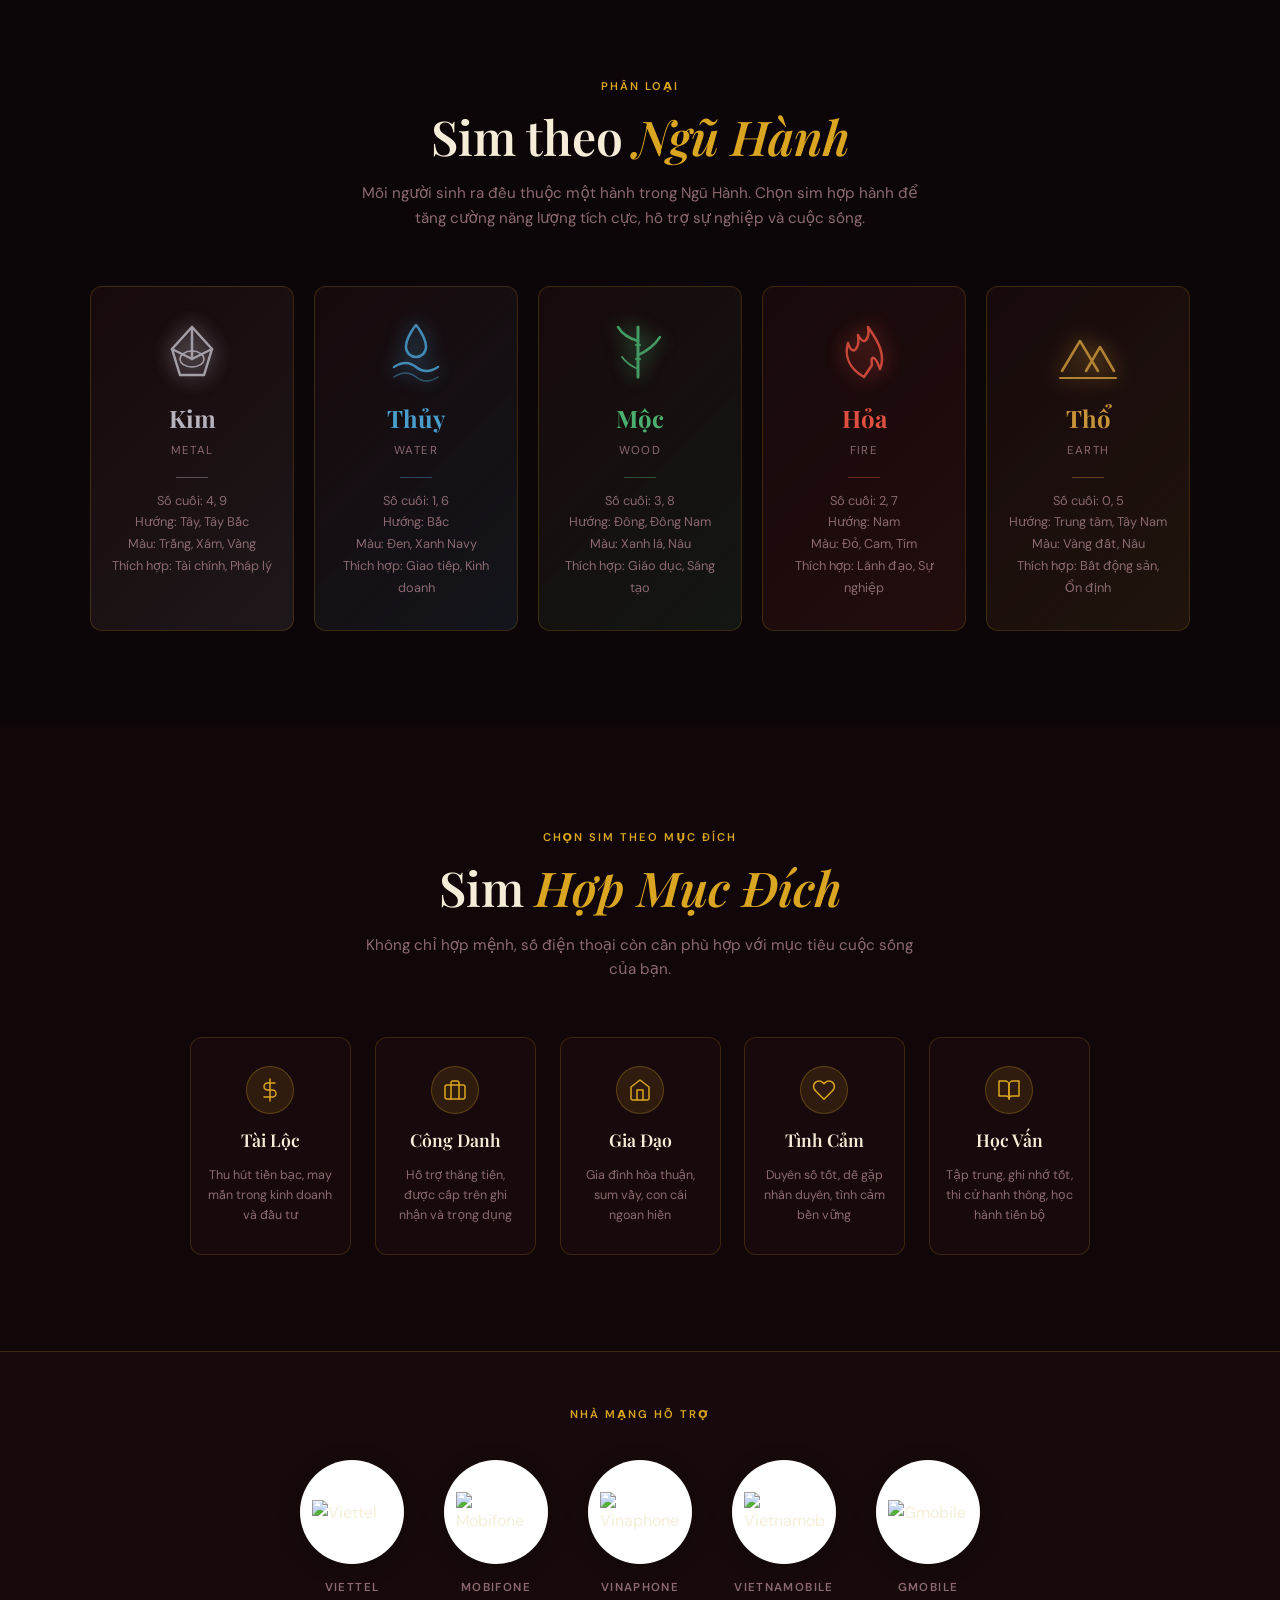
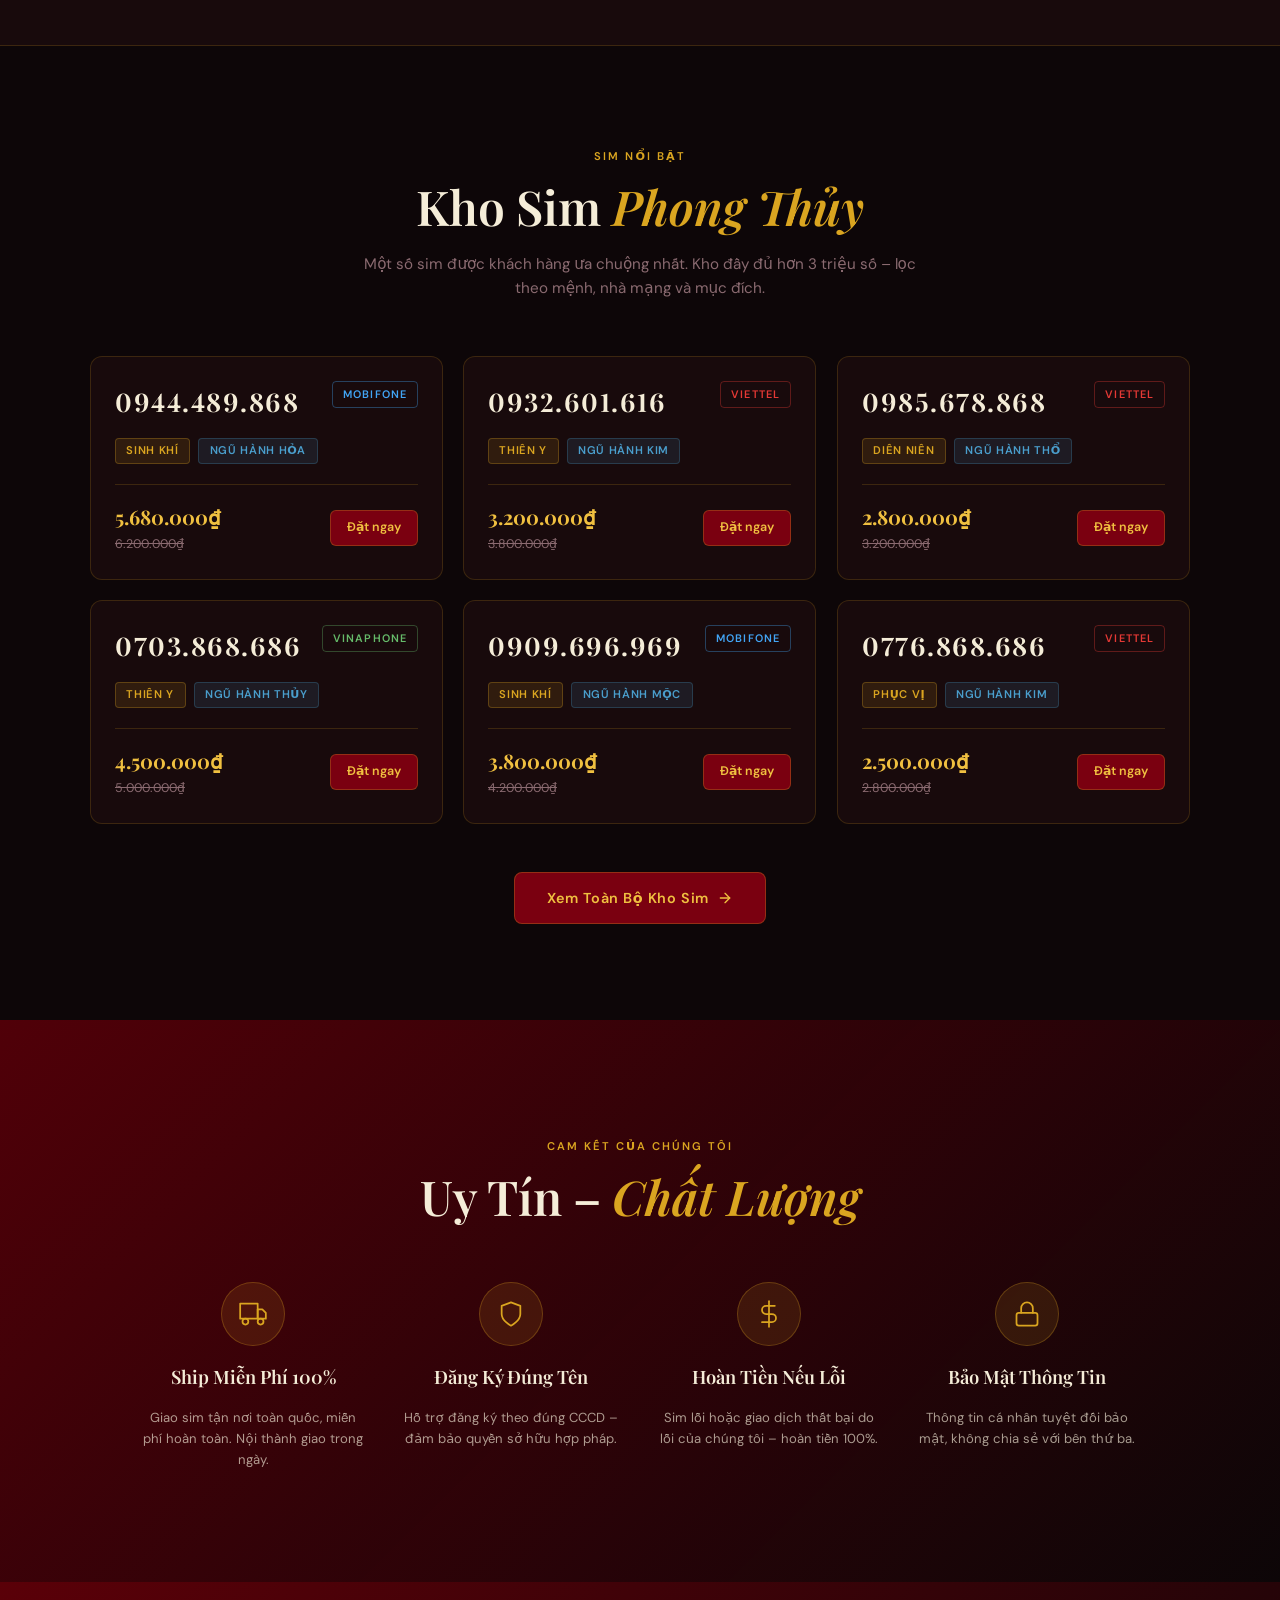
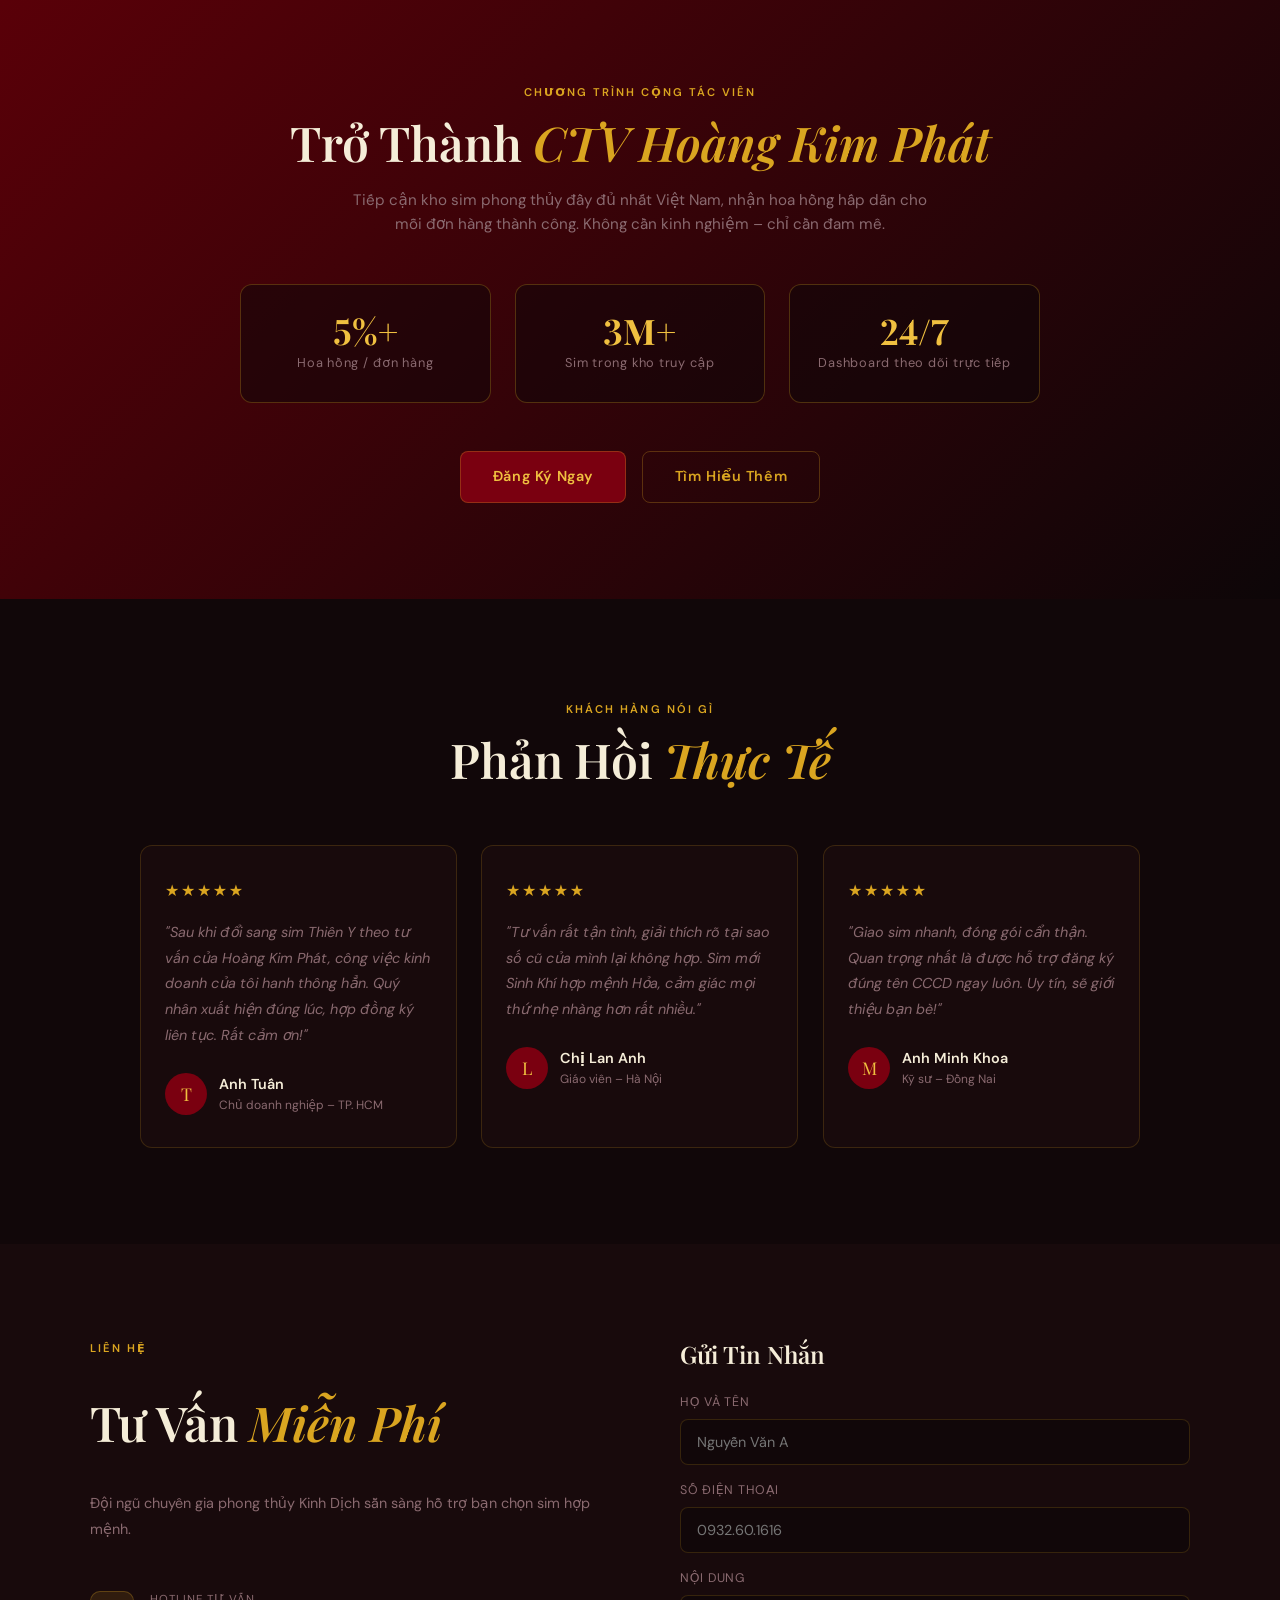
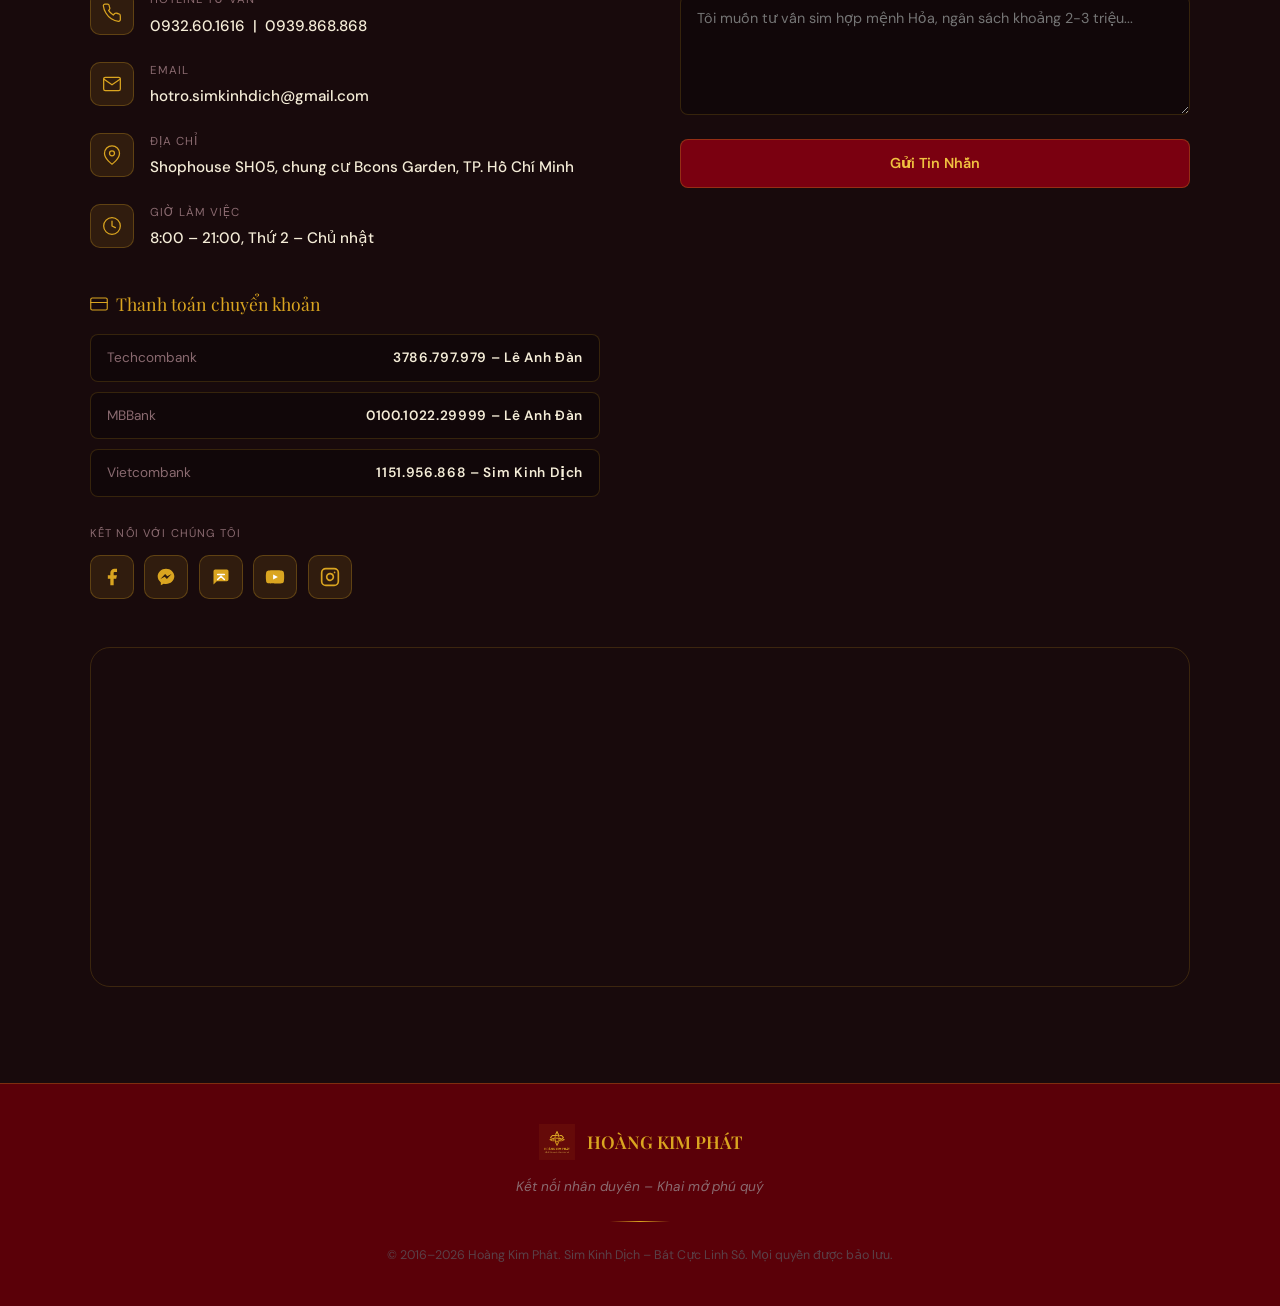
==== commit 870ba69a: "fix: real carrier logos, gold social buttons, map scroll, lining numerals for numbers - Carrier logo" ====
--- a/index.html
+++ b/index.html
@@ -353,61 +353,35 @@
 
       <div class="nhamang__logo-item" role="listitem">
         <div class="nhamang__logo-circle">
-          <svg viewBox="0 0 110 60" xmlns="http://www.w3.org/2000/svg" aria-label="Viettel">
-            <text x="55" y="34" text-anchor="middle" font-family="'Arial Black',Impact,sans-serif" font-weight="900" font-size="21" fill="#CC0000" letter-spacing="-0.5">viettel</text>
-            <path d="M12 44 Q36 37 55 44 Q72 50 98 43" fill="none" stroke="#7B4F2A" stroke-width="2.5" stroke-linecap="round"/>
-            <path d="M9 52 Q36 44 57 52 Q76 58 100 51" fill="none" stroke="#CC0000" stroke-width="1.5" stroke-linecap="round"/>
-          </svg>
+          <img src="https://upload.wikimedia.org/wikipedia/commons/thumb/d/d5/Viettel_Group_en_logo.svg/250px-Viettel_Group_en_logo.svg.png" alt="Viettel" loading="lazy">
         </div>
         <span class="nhamang__logo-name">Viettel</span>
       </div>
 
       <div class="nhamang__logo-item" role="listitem">
         <div class="nhamang__logo-circle">
-          <svg viewBox="0 0 110 60" xmlns="http://www.w3.org/2000/svg" aria-label="Mobifone">
-            <circle cx="18" cy="30" r="13" fill="#0066CC" opacity="0.18"/>
-            <circle cx="18" cy="30" r="8" fill="#0066CC" opacity="0.3"/>
-            <circle cx="18" cy="30" r="4" fill="#0066CC"/>
-            <text x="65" y="35" text-anchor="middle" font-family="Arial,sans-serif" font-size="15" fill="#0066CC">
-              <tspan font-weight="300">mobi</tspan><tspan font-weight="700">fone</tspan>
-            </text>
-          </svg>
+          <img src="https://upload.wikimedia.org/wikipedia/commons/thumb/a/a0/MobiFone_logo.svg/250px-MobiFone_logo.svg.png" alt="Mobifone" loading="lazy">
         </div>
         <span class="nhamang__logo-name">Mobifone</span>
       </div>
 
       <div class="nhamang__logo-item" role="listitem">
         <div class="nhamang__logo-circle">
-          <svg viewBox="0 0 110 60" xmlns="http://www.w3.org/2000/svg" aria-label="Vinaphone">
-            <path d="M10 15 L20 35 L30 15" fill="none" stroke="#003E9C" stroke-width="3.5" stroke-linecap="round" stroke-linejoin="round"/>
-            <line x1="20" y1="35" x2="20" y2="50" stroke="#003E9C" stroke-width="3.5" stroke-linecap="round"/>
-            <circle cx="30" cy="21" r="5" fill="#003E9C"/>
-            <text x="70" y="35" text-anchor="middle" font-family="Arial,sans-serif" font-size="12" font-weight="400" fill="#003E9C" letter-spacing="0.2">vinaphone</text>
-          </svg>
+          <img src="https://upload.wikimedia.org/wikipedia/commons/thumb/e/ed/Logo_Vinaphone.svg/250px-Logo_Vinaphone.svg.png" alt="Vinaphone" loading="lazy">
         </div>
         <span class="nhamang__logo-name">Vinaphone</span>
       </div>
 
       <div class="nhamang__logo-item" role="listitem">
         <div class="nhamang__logo-circle">
-          <svg viewBox="0 0 110 60" xmlns="http://www.w3.org/2000/svg" aria-label="Vietnamobile">
-            <path d="M14 12 L20 48" stroke="#F26522" stroke-width="6" stroke-linecap="round"/>
-            <path d="M26 12 L32 48" stroke="#808080" stroke-width="6" stroke-linecap="round"/>
-            <path d="M38 12 L44 48" stroke="#F26522" stroke-width="6" stroke-linecap="round"/>
-            <text x="77" y="34" text-anchor="middle" font-family="Arial,sans-serif" font-size="9.5" font-weight="600" fill="#333" letter-spacing="0.3">VIETNA&#10;MOBILE</text>
-          </svg>
+          <img src="https://upload.wikimedia.org/wikipedia/commons/thumb/c/c6/Vietnamobile_logo.png/250px-Vietnamobile_logo.png" alt="Vietnamobile" loading="lazy">
         </div>
         <span class="nhamang__logo-name">Vietnamobile</span>
       </div>
 
       <div class="nhamang__logo-item" role="listitem">
         <div class="nhamang__logo-circle">
-          <svg viewBox="0 0 110 60" xmlns="http://www.w3.org/2000/svg" aria-label="Gmobile">
-            <circle cx="28" cy="30" r="22" fill="none" stroke="#1A1A1A" stroke-width="2"/>
-            <circle cx="28" cy="30" r="15" fill="none" stroke="#DAA520" stroke-width="2.5"/>
-            <text x="28" y="36" text-anchor="middle" font-family="'Arial Black',sans-serif" font-weight="900" font-size="17" fill="#1A1A1A">G</text>
-            <text x="73" y="35" text-anchor="middle" font-family="Arial,sans-serif" font-size="16" font-weight="600" fill="#1A1A1A">mobile</text>
-          </svg>
+          <img src="https://upload.wikimedia.org/wikipedia/commons/7/7c/Gmobile_Logo.png" alt="Gmobile" loading="lazy">
         </div>
         <span class="nhamang__logo-name">Gmobile</span>
       </div>
--- a/css/style.css
+++ b/css/style.css
@@ -289,6 +289,7 @@
 .stat__num {
   display: block;
   font-family: var(--font-head);
+  font-variant-numeric: lining-nums tabular-nums;
   font-size: clamp(2.2rem, 5vw, 3.2rem);
   font-weight: 700;
   color: var(--gold-light);
@@ -526,6 +527,7 @@
   box-shadow: 0 8px 32px rgba(218,165,32,.25);
 }
 .nhamang__logo-circle svg { width: 88px; height: 52px; }
+.nhamang__logo-circle img { width: 80px; height: auto; object-fit: contain; }
 .nhamang__logo-name {
   font-size: .72rem; font-weight: 600; letter-spacing: .12em;
   text-transform: uppercase; color: var(--muted);
@@ -564,6 +566,7 @@
 .sim-card__number {
   font-family: var(--font-head); font-size: 1.6rem; font-weight: 700;
   color: var(--cream); letter-spacing: .06em;
+  font-variant-numeric: lining-nums tabular-nums;
 }
 .sim-card__mang {
   font-size: .68rem; font-weight: 600;
@@ -659,6 +662,7 @@
 .ctv__benefit-num {
   font-family: var(--font-head); font-size: 2.2rem; font-weight: 700;
   color: var(--gold-light); line-height: 1; margin-bottom: .3rem;
+  font-variant-numeric: lining-nums tabular-nums;
 }
 .ctv__benefit-label { font-size: .8rem; color: var(--muted); letter-spacing: .06em; }
 .ctv__actions { display: flex; gap: 1rem; justify-content: center; flex-wrap: wrap; }
@@ -763,13 +767,13 @@
 .social-btn {
   width: 44px; height: 44px;
   border-radius: 10px;
-  background: var(--dark2);
-  border: 1px solid var(--border);
+  background: var(--gold-pale);
+  border: 1px solid var(--gold-border);
   display: flex; align-items: center; justify-content: center;
-  color: var(--muted);
+  color: var(--gold);
   transition: background var(--trans), color var(--trans), border-color var(--trans), transform var(--trans);
 }
-.social-btn:hover { background: var(--crimson); color: var(--cream); border-color: var(--crimson-mid); transform: translateY(-2px); }
+.social-btn:hover { background: var(--gold); color: var(--dark); border-color: var(--gold); transform: translateY(-2px); }
 .social-btn svg { width: 20px; height: 20px; }
 
 /* ===== CONTACT MAP ===== */
@@ -884,7 +888,7 @@
   background: var(--card); border: 1px solid var(--border); border-radius: var(--radius);
   padding: 1.5rem; display: flex; flex-direction: column; gap: .4rem;
 }
-.dash-stat__val { font-family: var(--font-head); font-size: 2rem; color: var(--gold-light); font-weight: 700; line-height: 1; }
+.dash-stat__val { font-family: var(--font-head); font-size: 2rem; color: var(--gold-light); font-weight: 700; line-height: 1; font-variant-numeric: lining-nums tabular-nums; }
 .dash-stat__label { font-size: .78rem; color: var(--muted); letter-spacing: .06em; text-transform: uppercase; }
 .dash-stat__sub { font-size: .78rem; color: var(--muted2); }
 .dash-status {
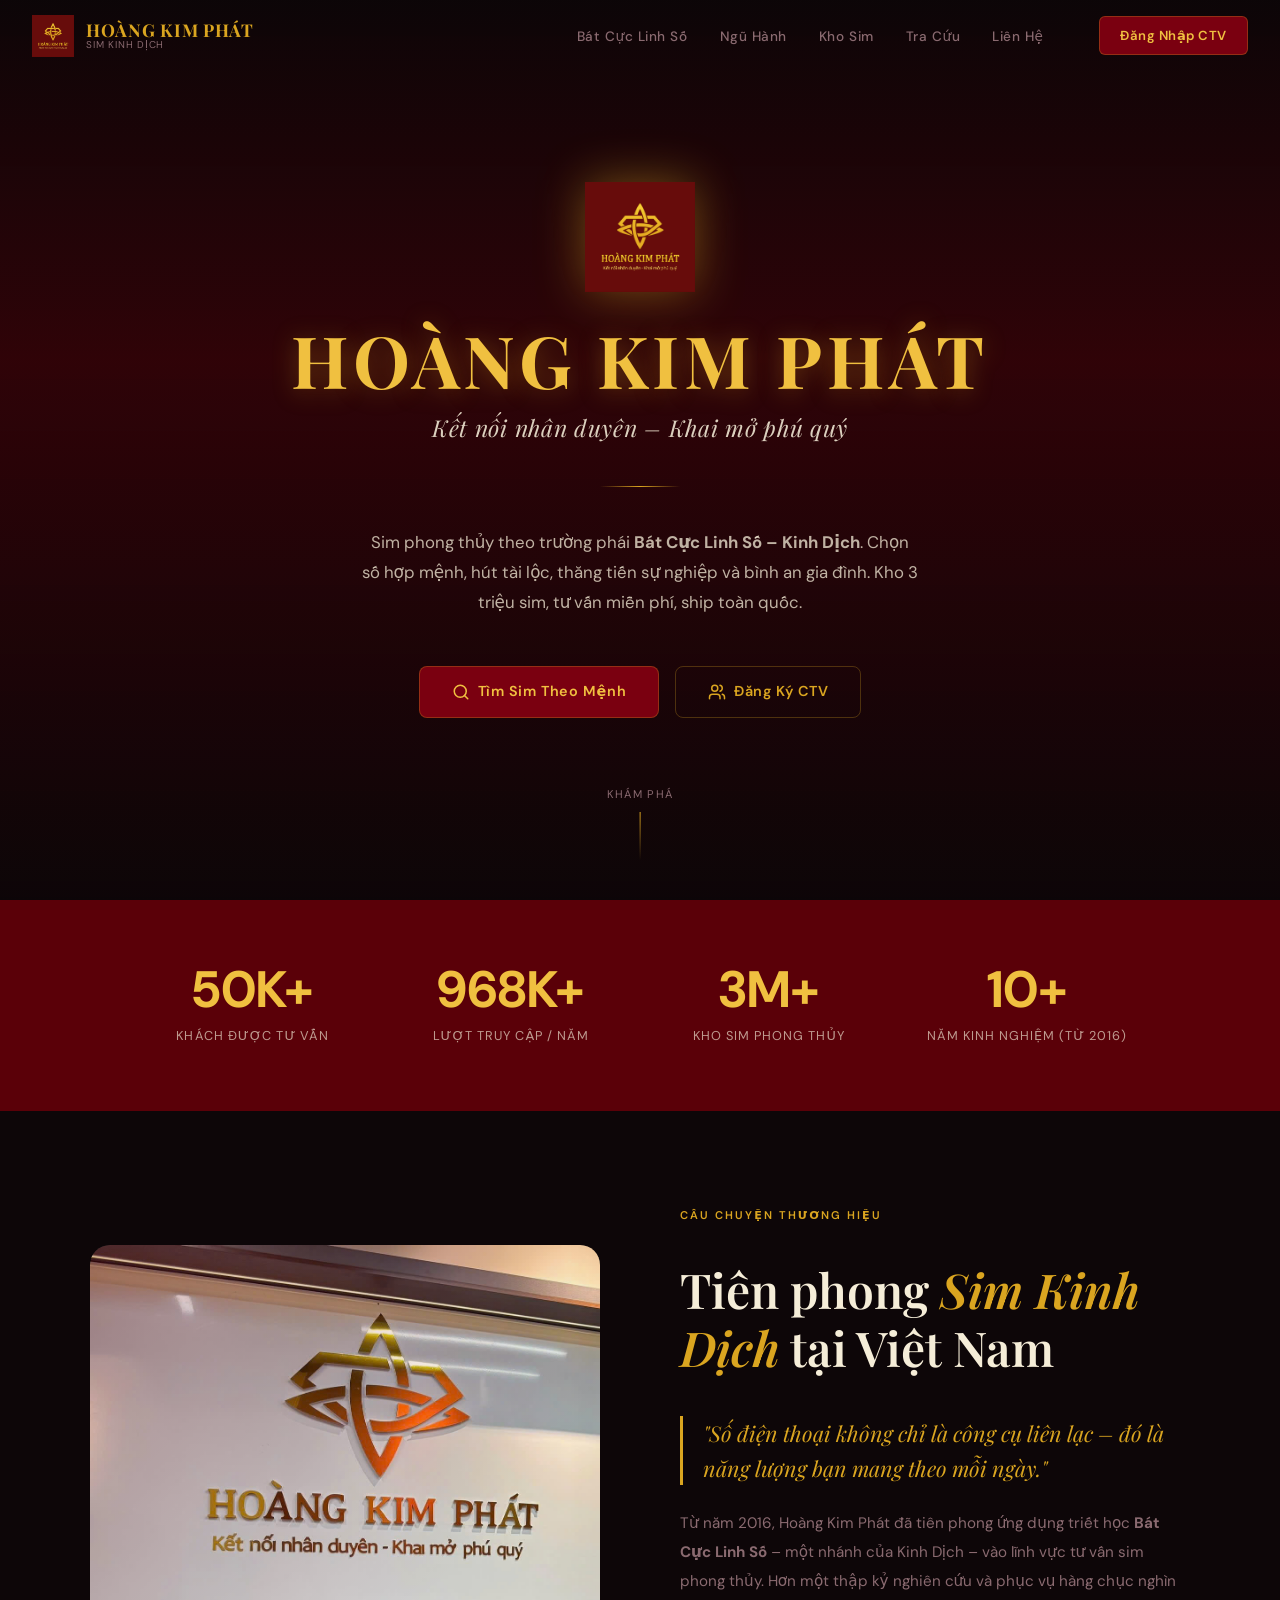
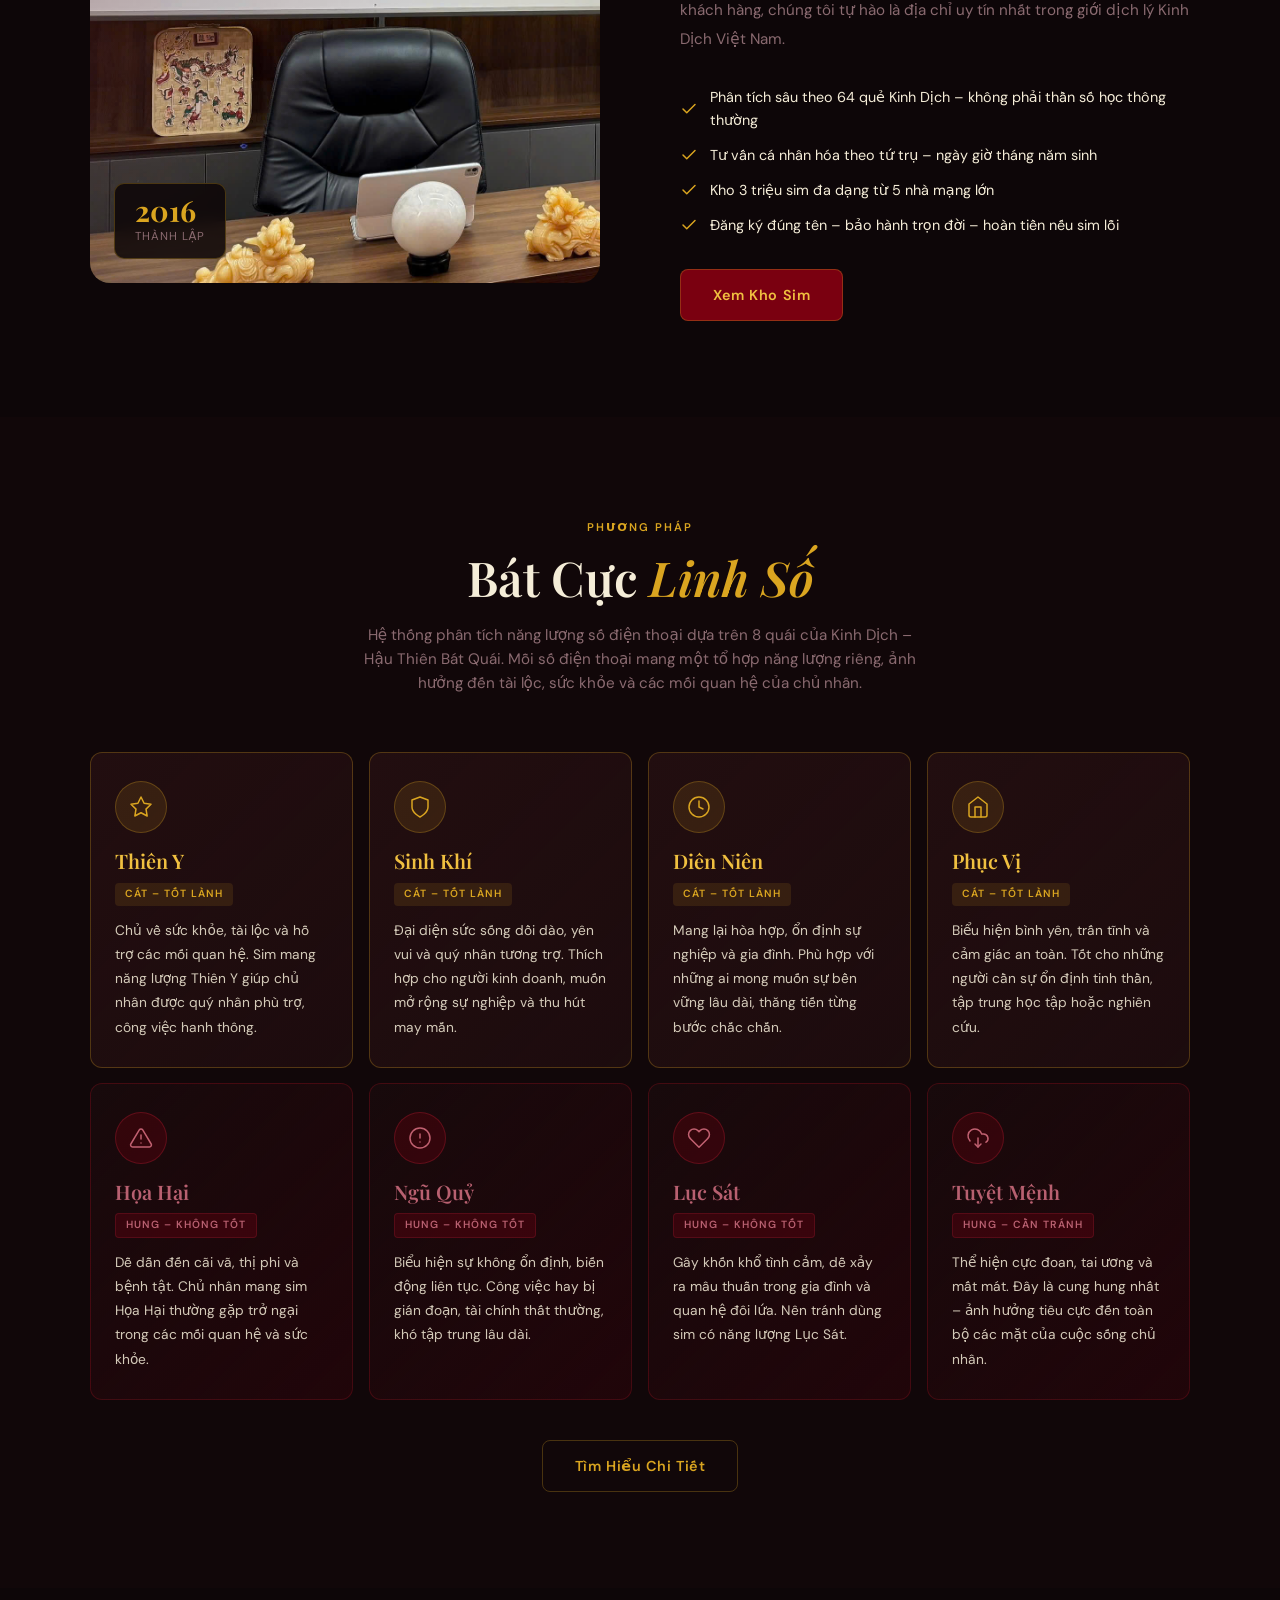
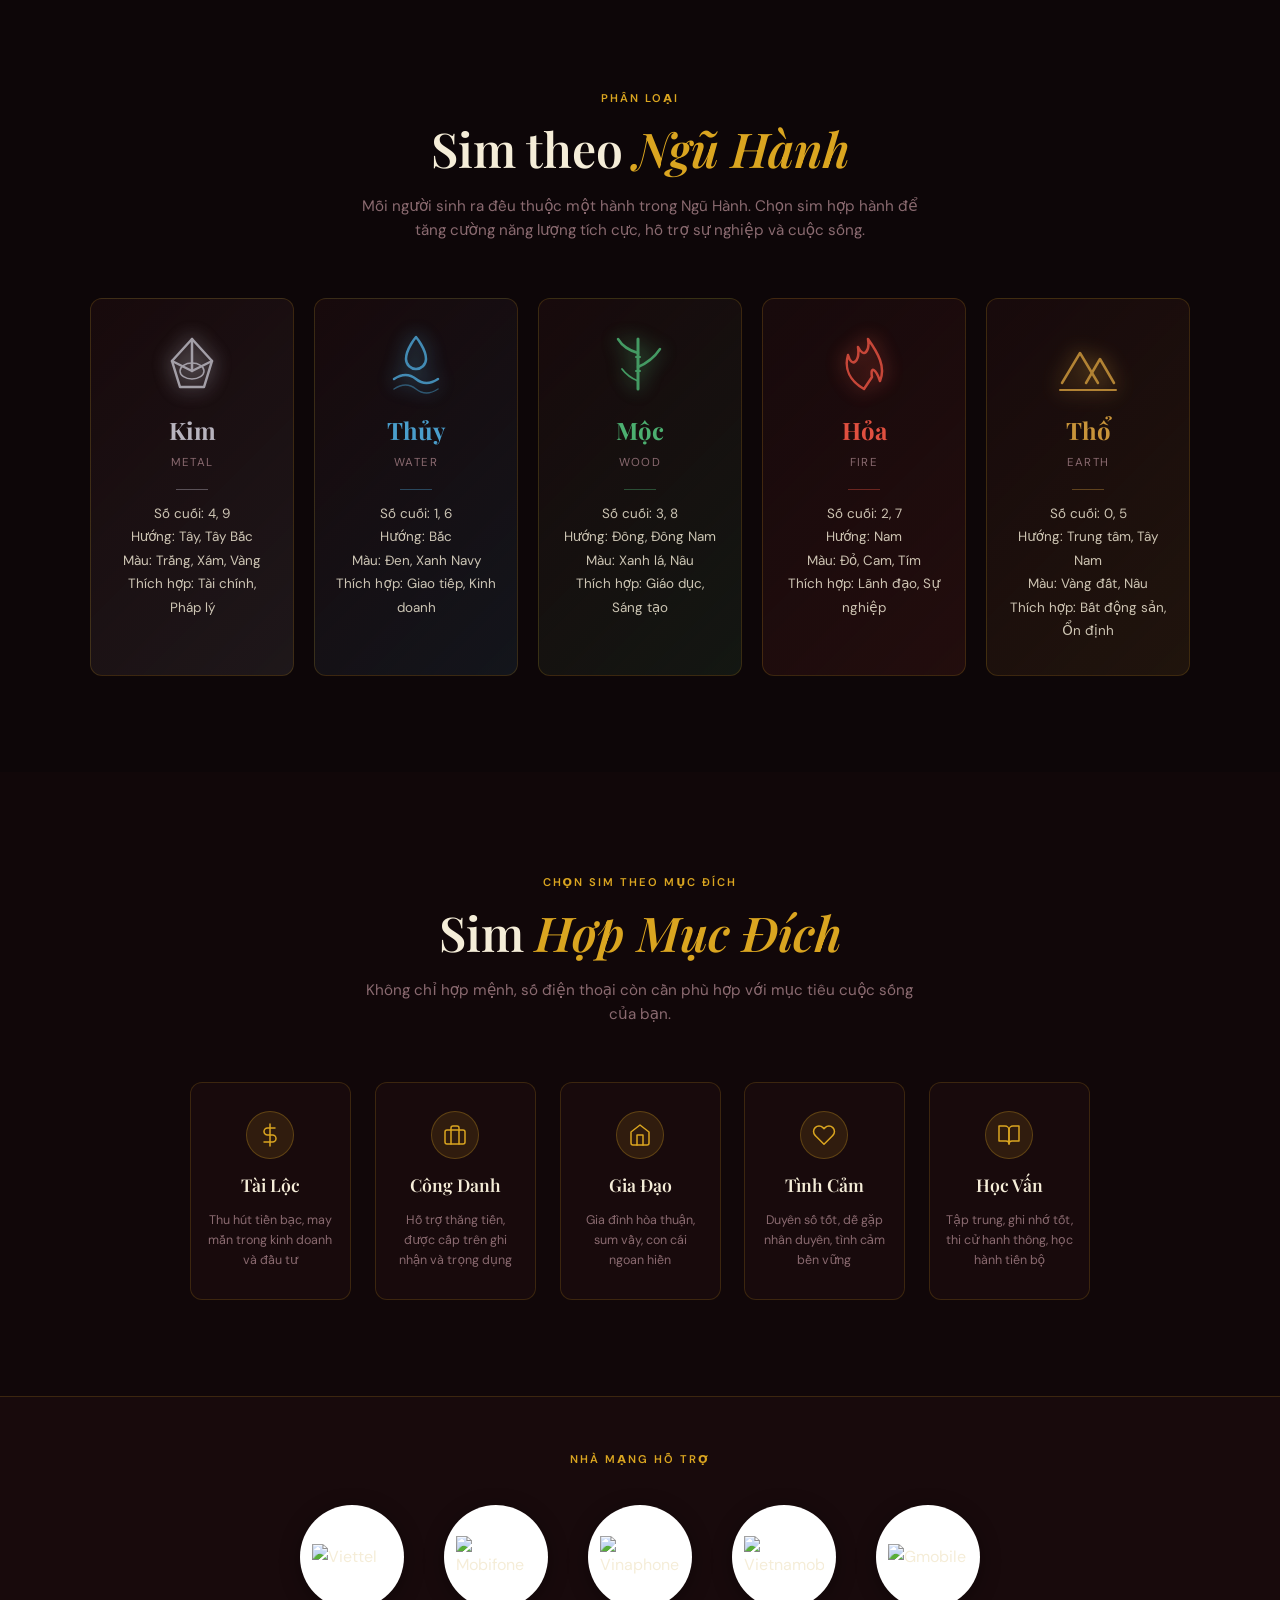
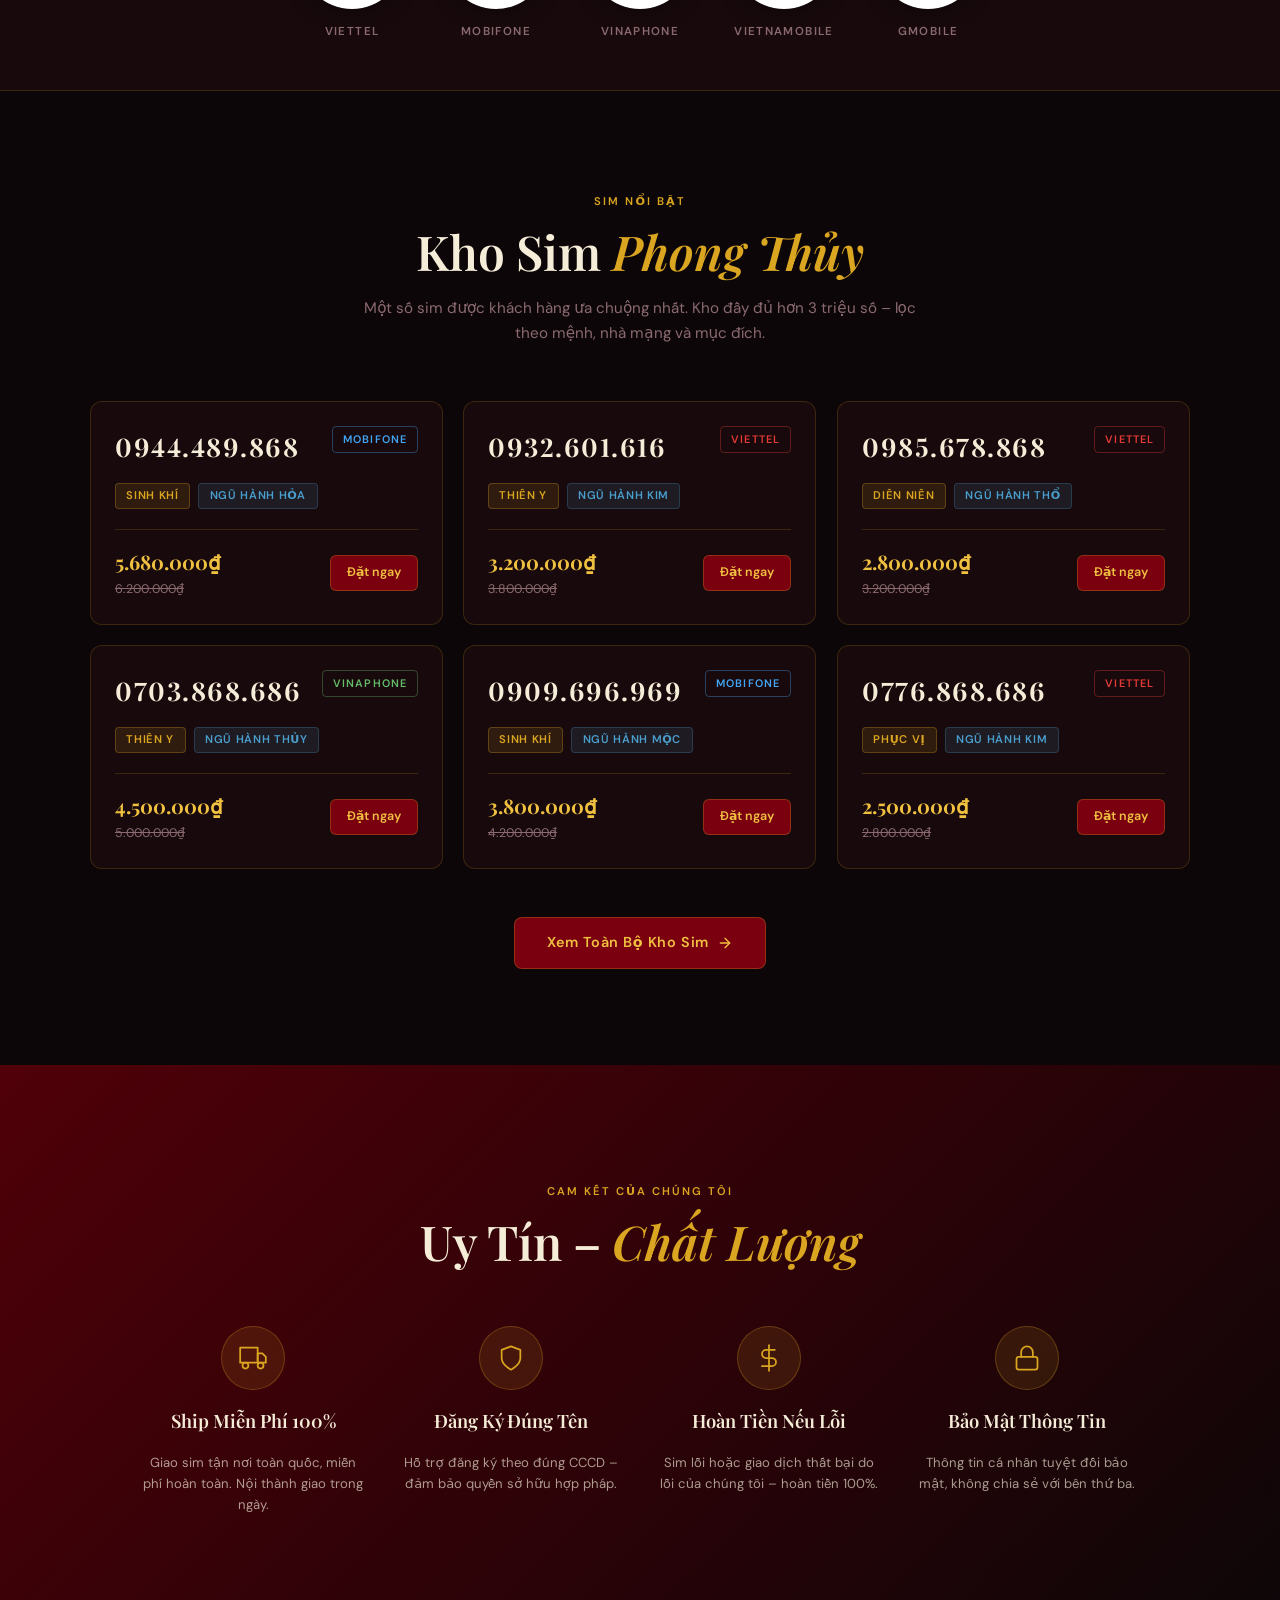
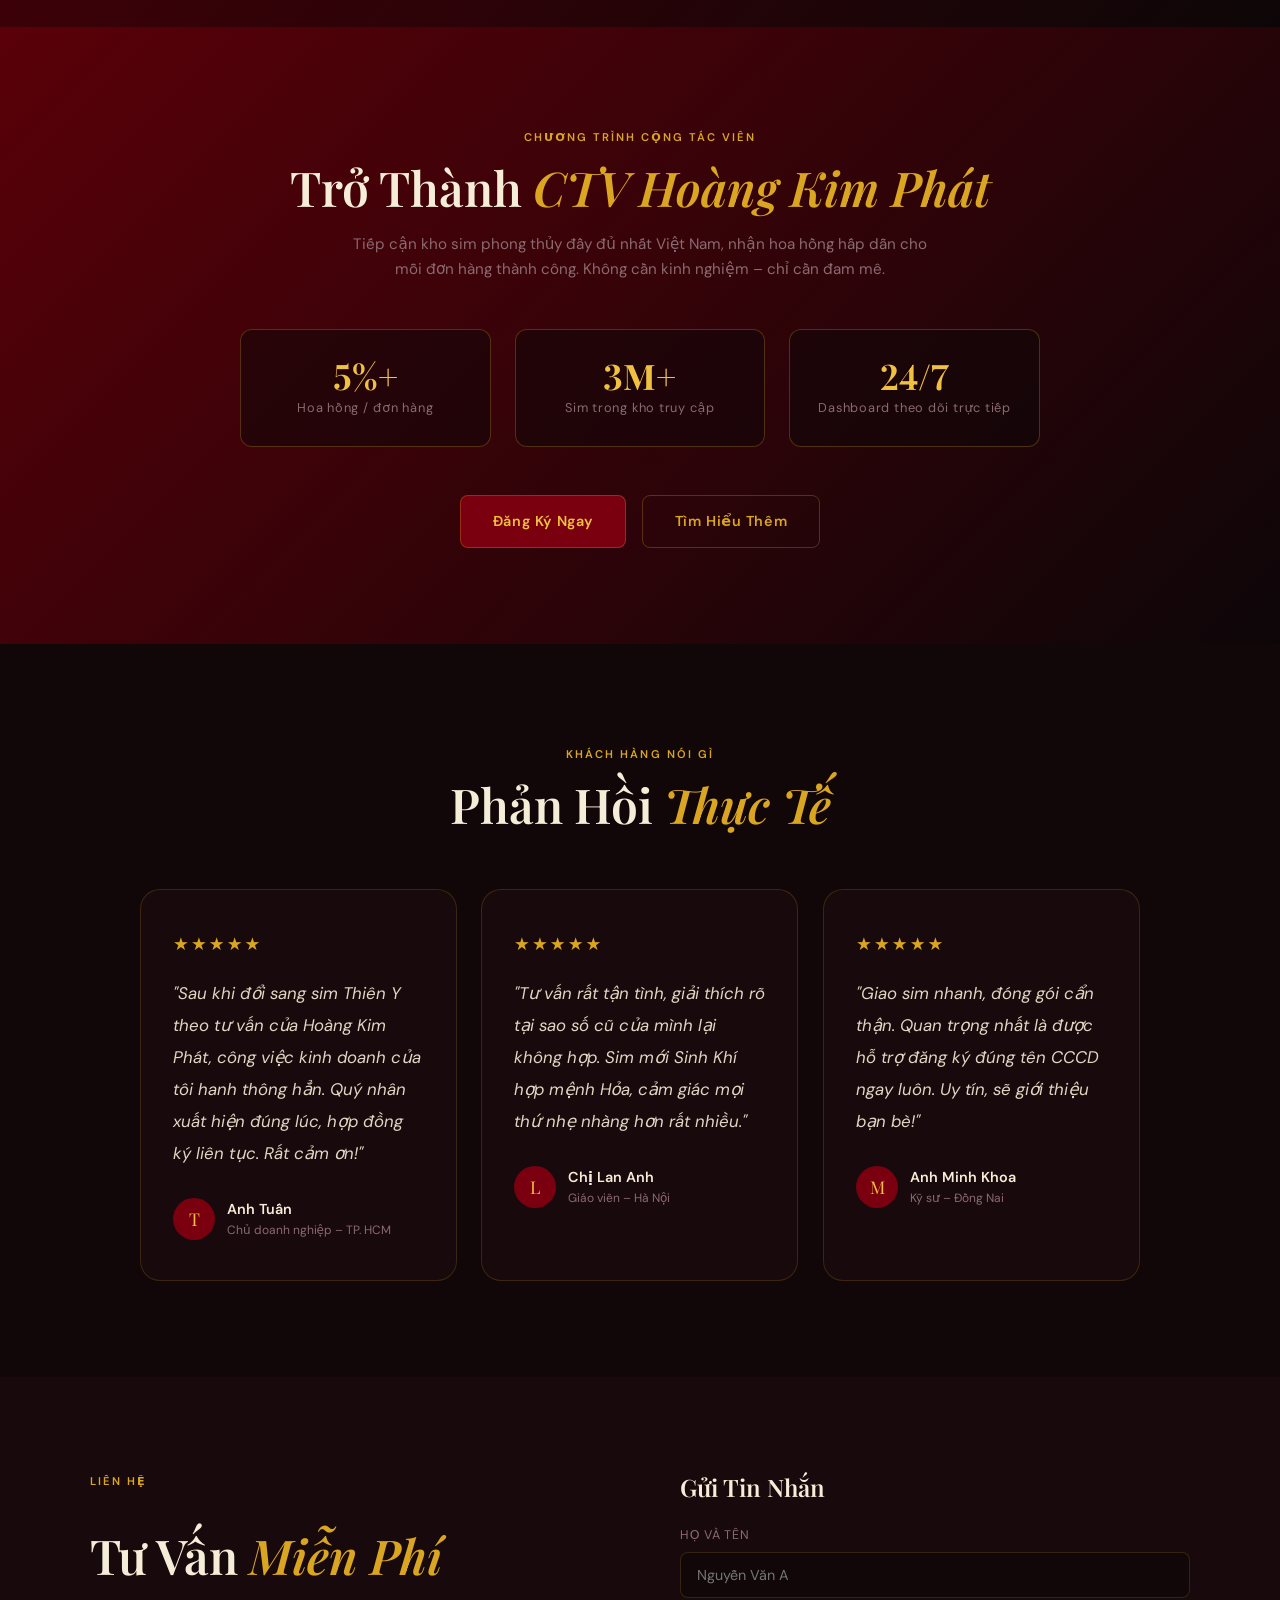
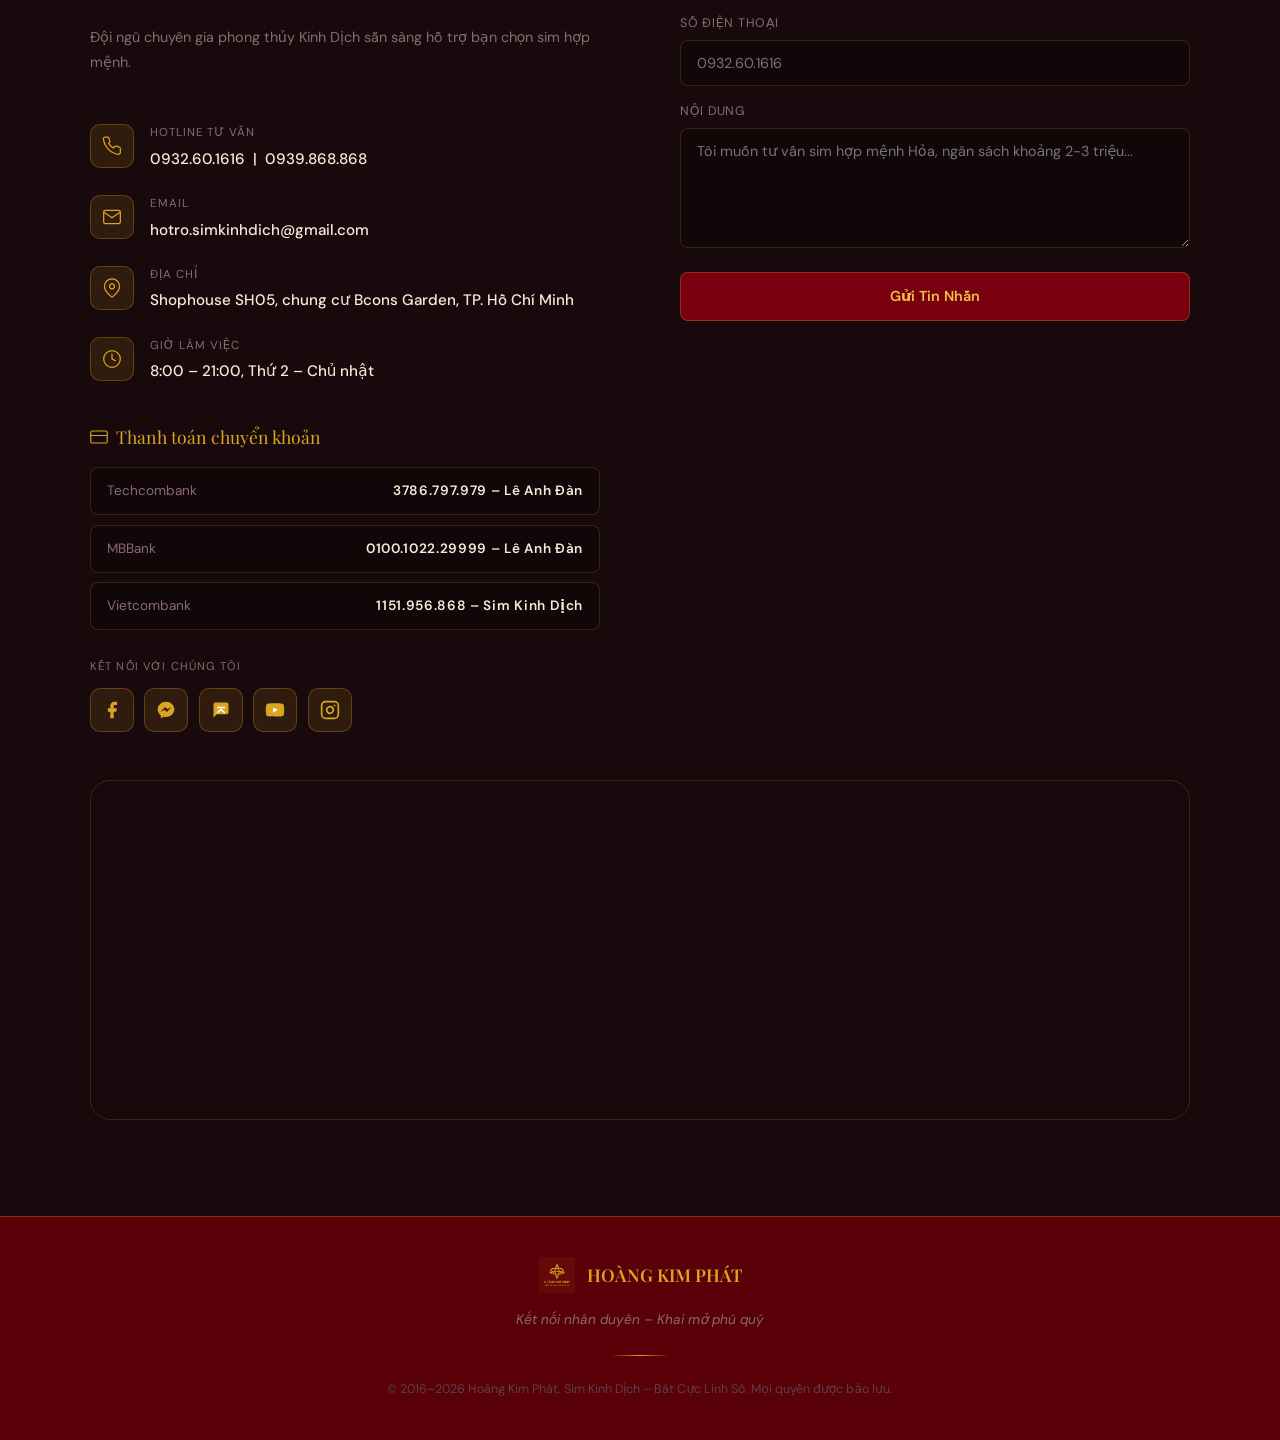
==== commit 901e9367: "fix: cream text, bigger testimonials, stats font + ++ bug - batcuc__desc and nguhanh__sims text → va" ====
--- a/index.html
+++ b/index.html
@@ -76,19 +76,19 @@
 <section class="stats" aria-label="Thống kê">
   <div class="stats__grid" role="list">
     <div role="listitem">
-      <span class="stat__num" data-to="50" data-suffix="K+">0K<span class="stat__plus">+</span></span>
+      <span class="stat__num" data-to="50" data-suffix="K+">0K+</span>
       <span class="stat__label">Khách được tư vấn</span>
     </div>
     <div role="listitem">
-      <span class="stat__num" data-to="968" data-suffix="K+">0K<span class="stat__plus">+</span></span>
+      <span class="stat__num" data-to="968" data-suffix="K+">0K+</span>
       <span class="stat__label">Lượt truy cập / năm</span>
     </div>
     <div role="listitem">
-      <span class="stat__num" data-to="3" data-suffix="M+">0M<span class="stat__plus">+</span></span>
+      <span class="stat__num" data-to="3" data-suffix="M+">0M+</span>
       <span class="stat__label">Kho sim phong thủy</span>
     </div>
     <div role="listitem">
-      <span class="stat__num" data-to="10" data-suffix="+">0<span class="stat__plus">+</span></span>
+      <span class="stat__num" data-to="10" data-suffix="+">0+</span>
       <span class="stat__label">Năm kinh nghiệm (từ 2016)</span>
     </div>
   </div>
--- a/css/style.css
+++ b/css/style.css
@@ -288,7 +288,7 @@
 }
 .stat__num {
   display: block;
-  font-family: var(--font-head);
+  font-family: var(--font-body);
   font-variant-numeric: lining-nums tabular-nums;
   font-size: clamp(2.2rem, 5vw, 3.2rem);
   font-weight: 700;
@@ -418,7 +418,7 @@
 }
 .batcuc__card--cat .batcuc__tag { background: var(--gold-pale); color: var(--gold); }
 .batcuc__card--hung .batcuc__tag { background: rgba(100,0,16,.4); color: #B86070; border: 1px solid rgba(160,30,50,.3); }
-.batcuc__desc { font-size: .84rem; color: var(--muted); line-height: 1.7; }
+.batcuc__desc { font-size: .86rem; color: var(--cream); line-height: 1.75; opacity: .85; }
 
 /* ===== NGU HANH ===== */
 .nguhanh__grid {
@@ -460,7 +460,7 @@
 }
 .nguhanh__en { font-size: .72rem; letter-spacing: .12em; text-transform: uppercase; color: var(--muted); margin-bottom: 1rem; }
 .nguhanh__line { width: 32px; height: 1px; margin: 0 auto .75rem; }
-.nguhanh__sims { font-size: .8rem; color: var(--muted); line-height: 1.7; }
+.nguhanh__sims { font-size: .84rem; color: var(--cream); line-height: 1.75; opacity: .82; }
 /* Colors per element */
 .nguhanh--kim { --el: #B8B4BE; --el-bg: rgba(184,180,190,.1); }
 .nguhanh--thuy { --el: #4A9ECC; --el-bg: rgba(74,158,204,.1); }
@@ -676,13 +676,13 @@
 .testi-card {
   background: var(--card);
   border: 1px solid var(--border);
-  border-radius: var(--radius);
-  padding: 2rem 1.5rem;
+  border-radius: var(--radius-lg);
+  padding: 2.5rem 2rem;
   opacity: 0;
 }
 .testi-card.bento-in { animation: bentoIn .6s cubic-bezier(.25,.46,.45,.94) both; }
-.testi-card__stars { color: var(--gold); font-size: 1rem; letter-spacing: .1em; margin-bottom: 1rem; }
-.testi-card__text { font-size: .9rem; color: var(--muted); line-height: 1.8; font-style: italic; margin-bottom: 1.5rem; }
+.testi-card__stars { color: var(--gold); font-size: 1.1rem; letter-spacing: .12em; margin-bottom: 1.25rem; }
+.testi-card__text { font-size: 1.05rem; color: var(--cream); line-height: 1.9; font-style: italic; margin-bottom: 1.75rem; opacity: .9; }
 .testi-card__author { display: flex; align-items: center; gap: .75rem; }
 .testi-card__avatar {
   width: 42px; height: 42px; border-radius: 50%;
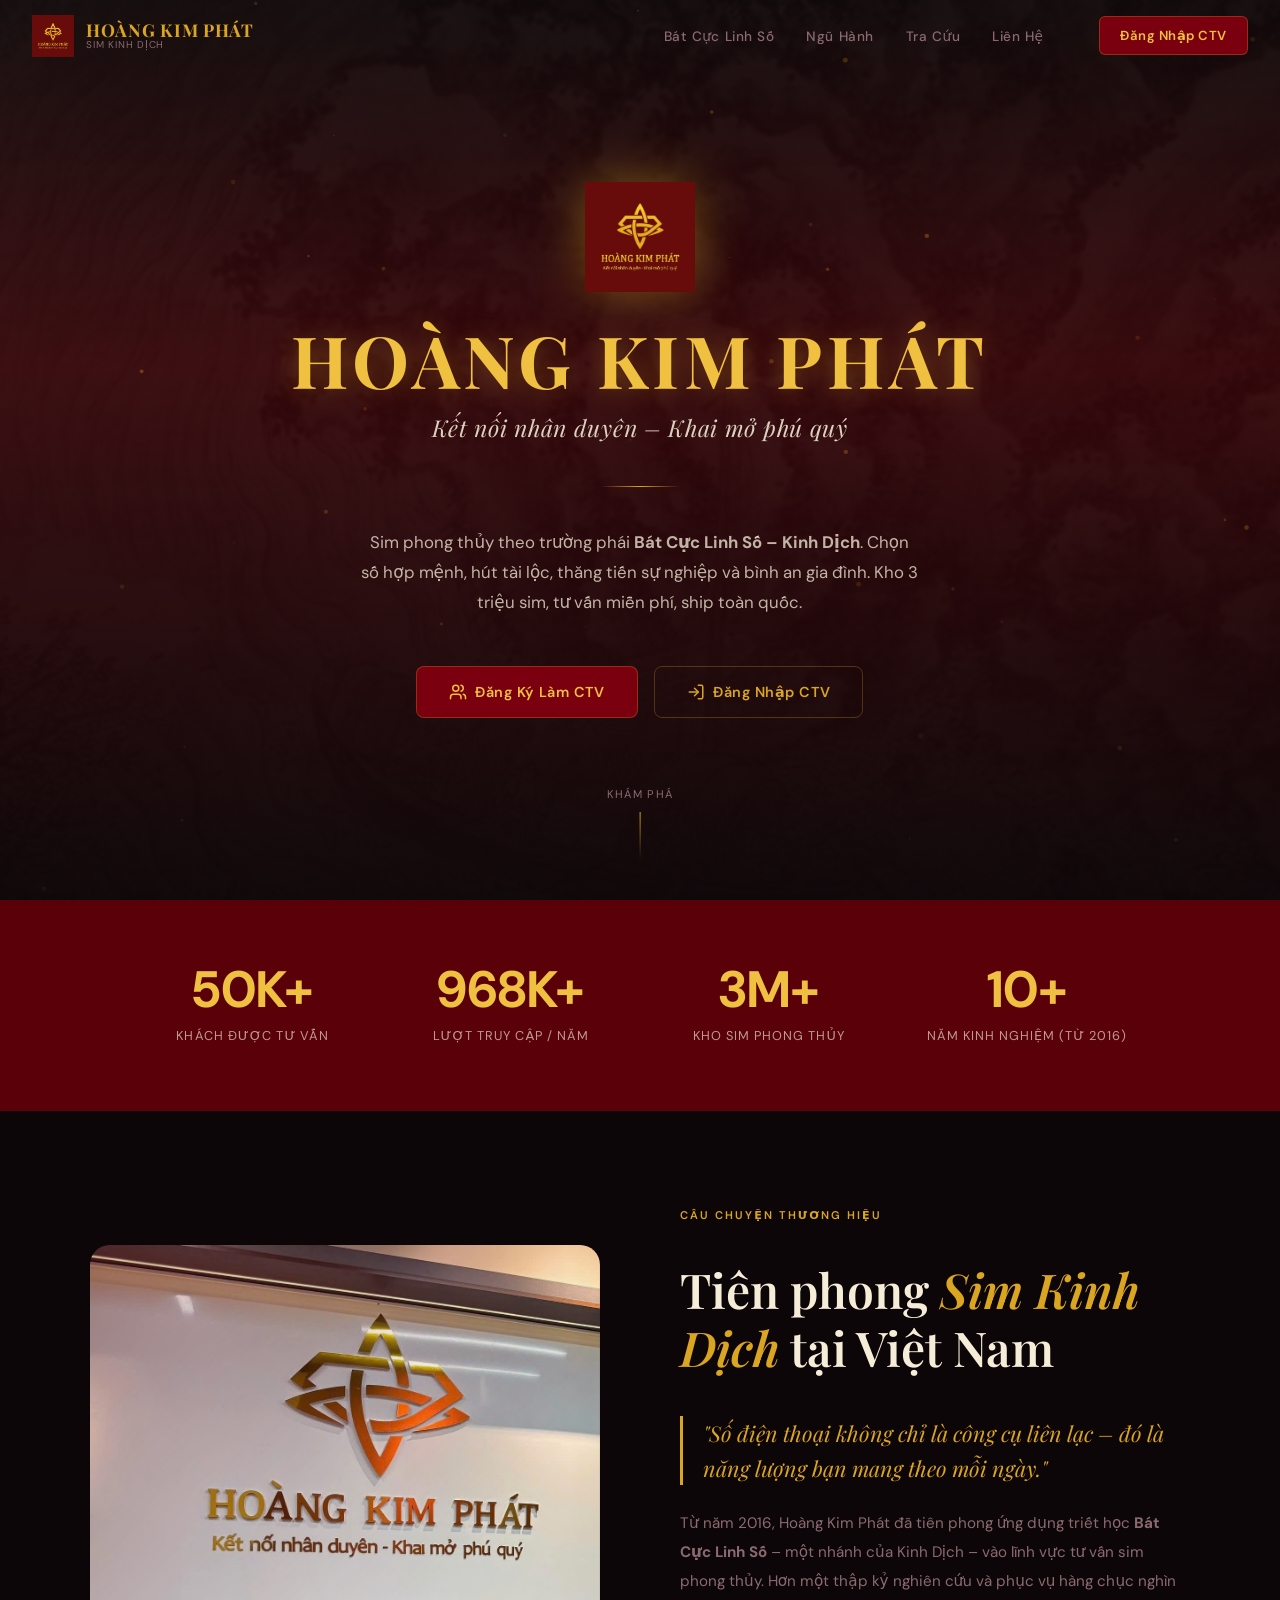
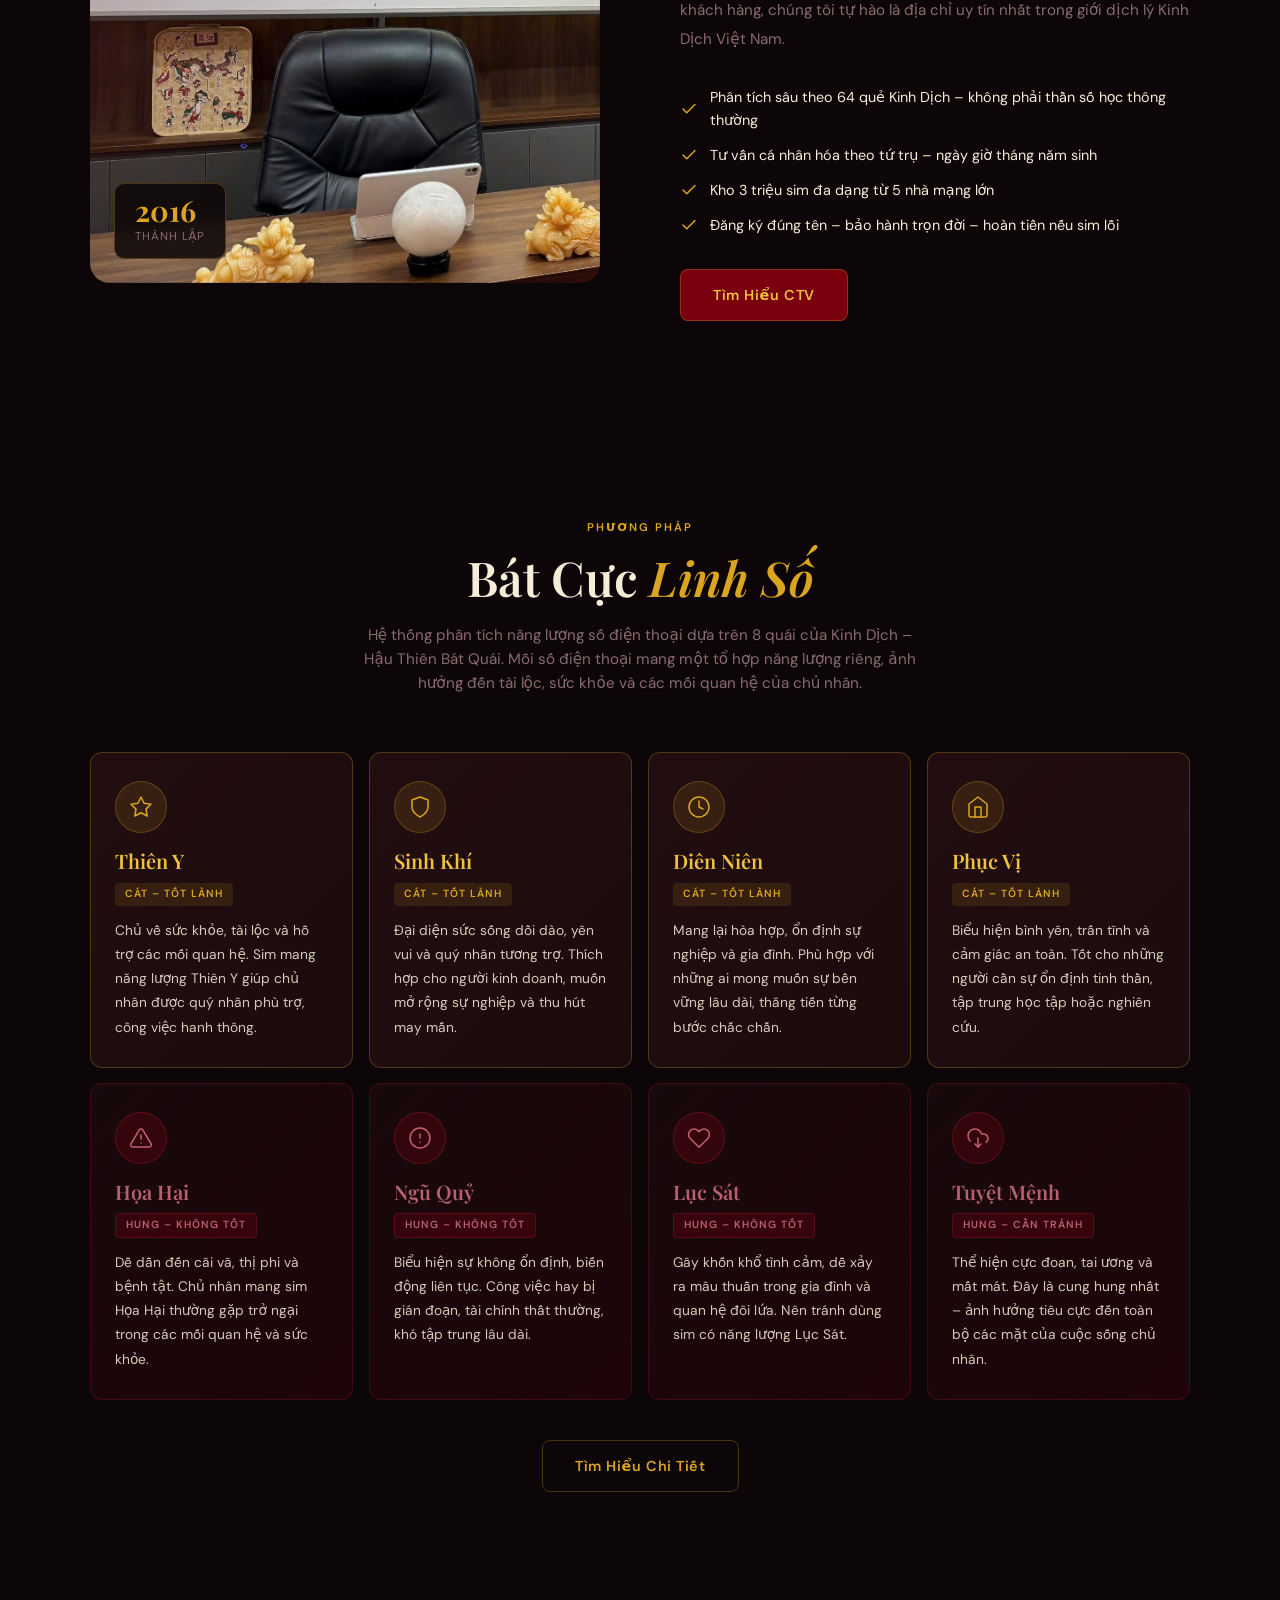
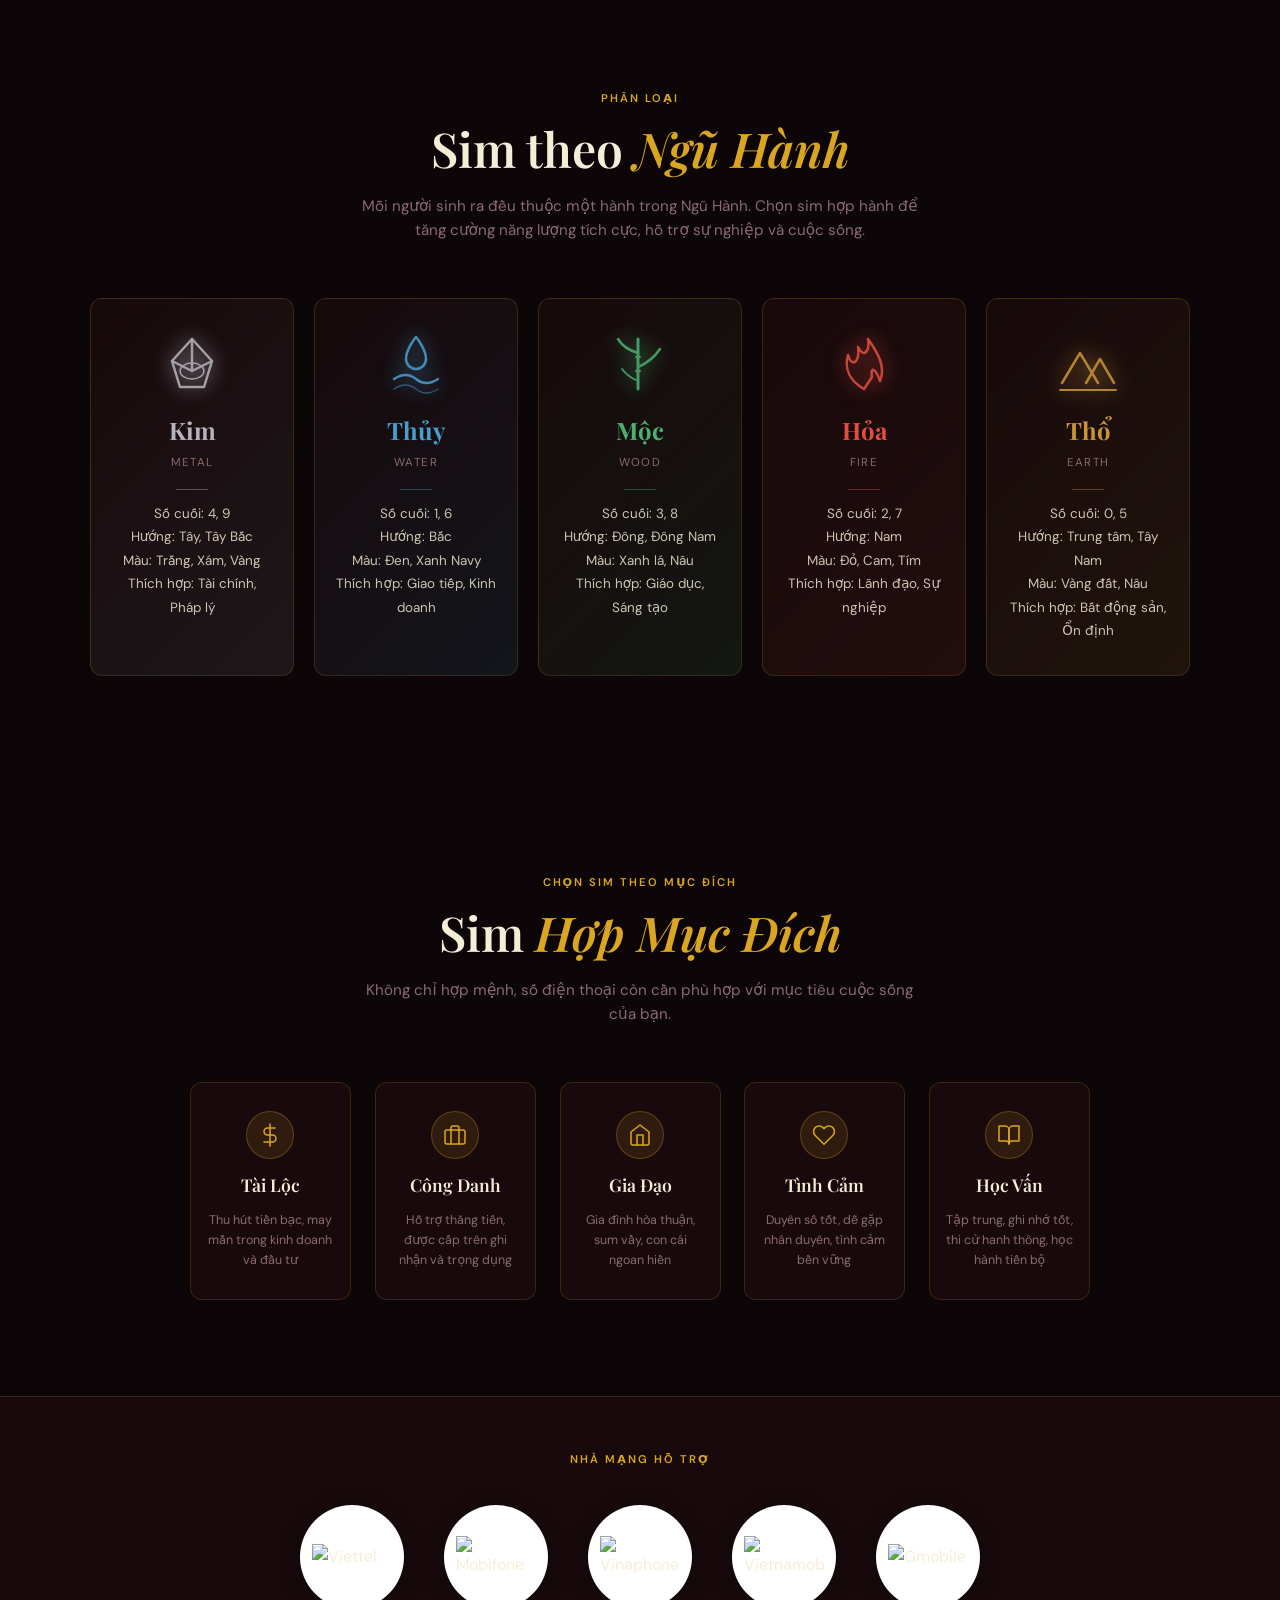
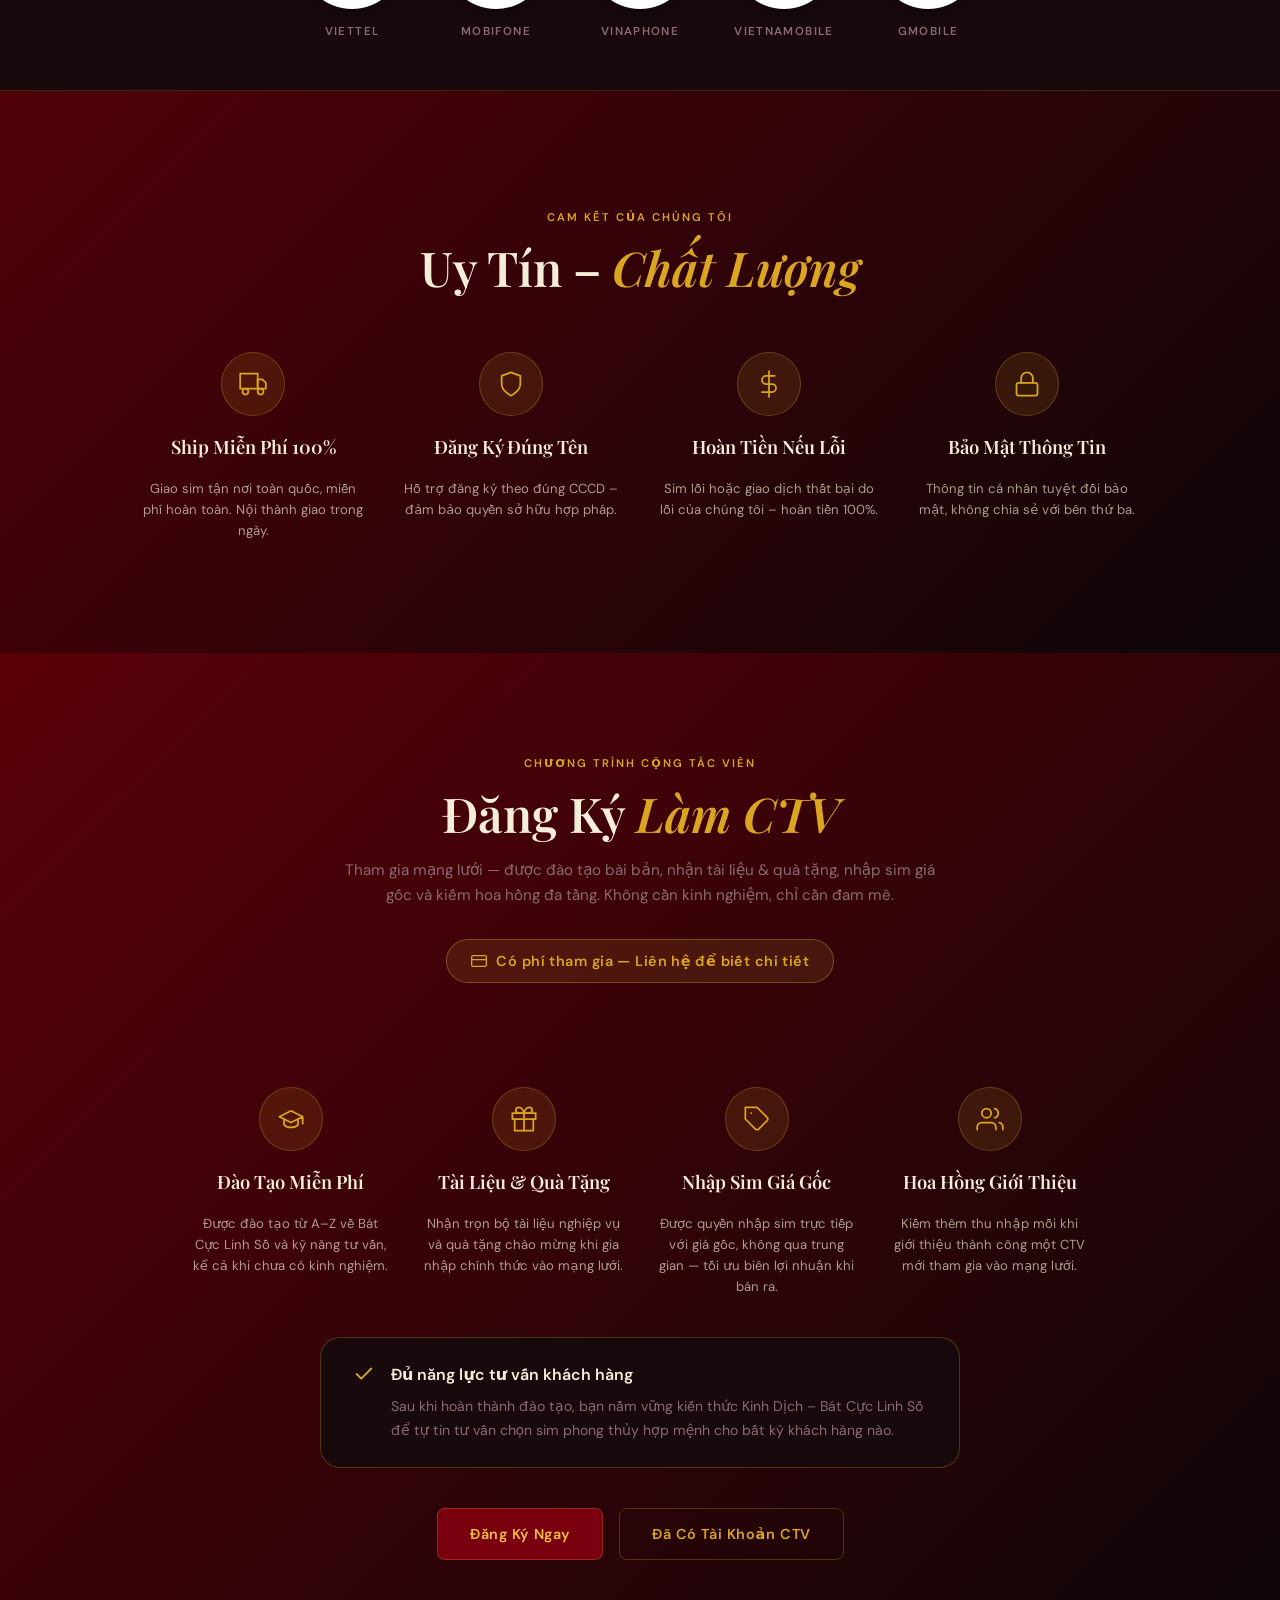
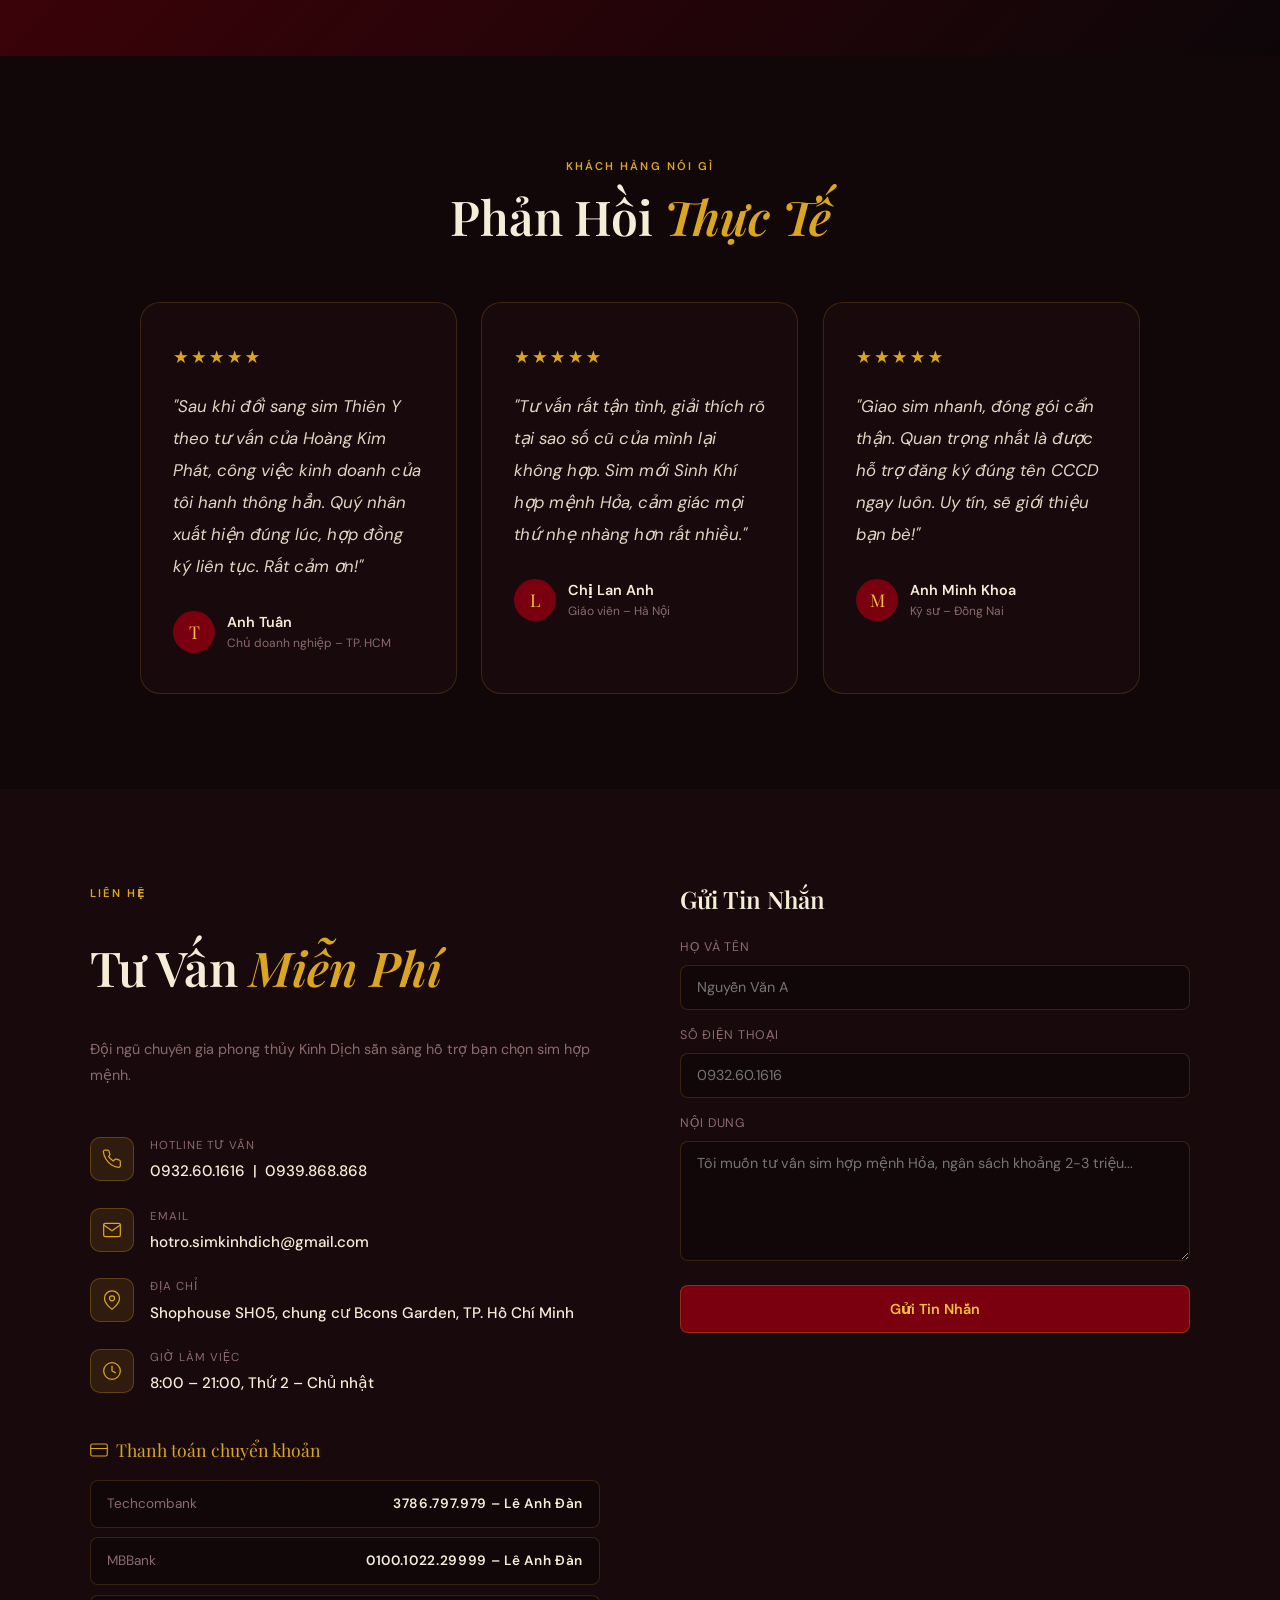
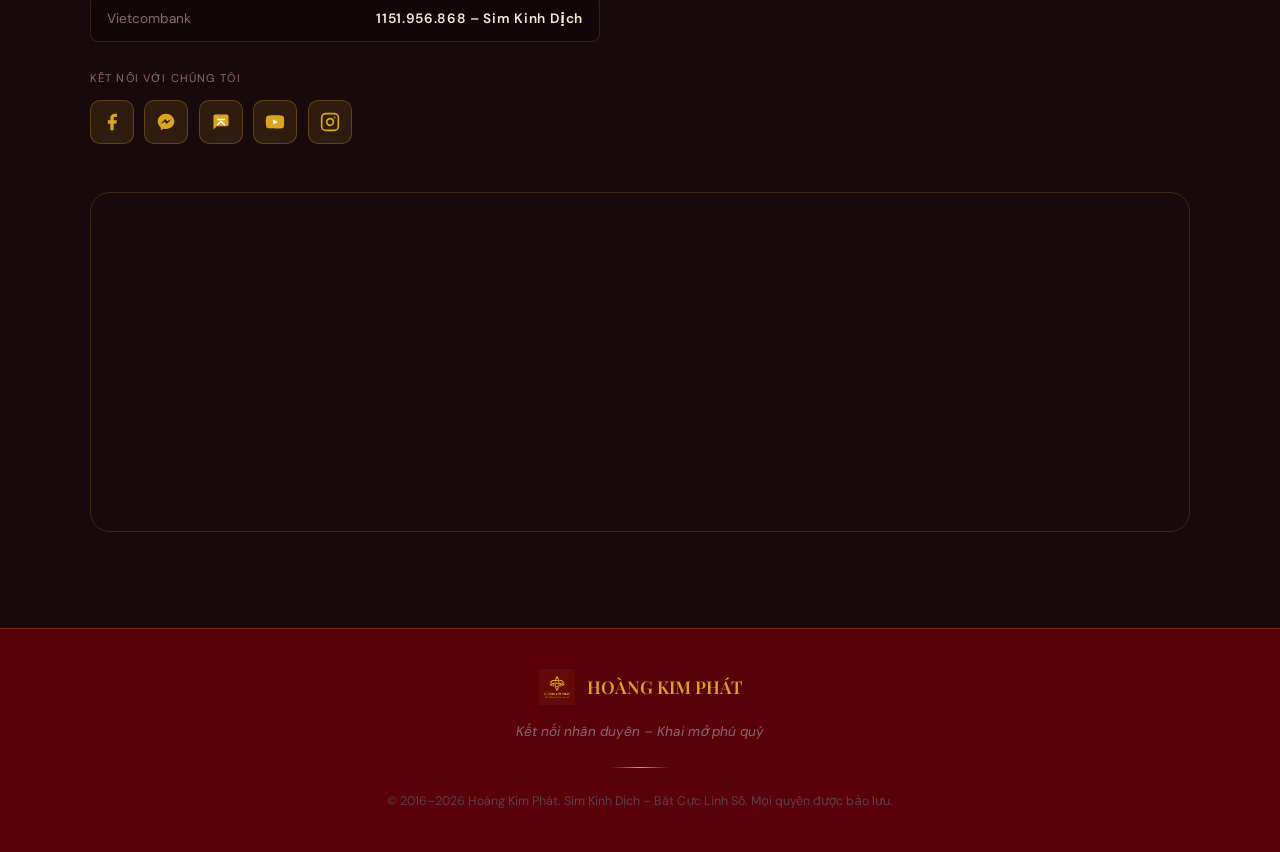
==== commit adfd79a4: "feat(simkinhdich): Day 22+ effects-library integration + image curation + atmospheric backgrounds - " ====
--- a/index.html
+++ b/index.html
@@ -13,8 +13,56 @@
   <link rel="preconnect" href="https://fonts.gstatic.com" crossorigin>
   <link rel="stylesheet" href="css/leaflet.css">
   <link rel="stylesheet" href="css/style.css">
+
+  <!-- === Effects Library — curated by motion-director (test 2026-05-05) === -->
+  <!-- Load loading-choreography CSS FIRST (prevent flash before overlay paints) -->
+  <link rel="stylesheet" href="css/effects/loading-choreography.css">
+  <link rel="stylesheet" href="css/effects/magnetic-button.css">
+  <link rel="stylesheet" href="css/effects/split-text-reveal.css">
+  <link rel="stylesheet" href="css/effects/image-hover-suite.css">
+  <link rel="stylesheet" href="css/effects/card-tilt-3d.css">
+  <link rel="stylesheet" href="css/effects/smooth-scroll.css">
+  <link rel="stylesheet" href="css/effects/scroll-scrubbing.css">
+  <link rel="stylesheet" href="css/effects/particle-ambient.css">
+  <link rel="stylesheet" href="css/effects/custom-cursor-context-aware.css">
+
+  <!-- Vendor (self-hosted, GSAP 3.13.0 free post-Webflow + Lenis MIT) -->
+  <script defer src="js/vendor/gsap.min.js"></script>
+  <script defer src="js/vendor/ScrollTrigger.min.js"></script>
+  <script defer src="js/vendor/SplitText.min.js"></script>
+  <script defer src="js/vendor/lenis.min.js"></script>
+
+  <!-- Tier detect FIRST, then effect scripts -->
+  <script defer src="js/effects/_tier-detect.js"></script>
+  <script defer src="js/effects/loading-choreography.js"></script>
+  <script defer src="js/effects/smooth-scroll.js"></script>
+  <script defer src="js/effects/magnetic-button.js"></script>
+  <script defer src="js/effects/split-text-reveal.js"></script>
+  <script defer src="js/effects/image-hover-suite.js"></script>
+  <script defer src="js/effects/card-tilt-3d.js"></script>
+  <script defer src="js/effects/scroll-scrubbing.js"></script>
+  <script defer src="js/effects/particle-ambient.js"></script>
+  <script defer src="js/effects/custom-cursor-context-aware.js"></script>
 </head>
 <body>
+
+<!-- === Loading Choreography overlay — Platinum tier === -->
+<div id="page-load-overlay" class="page-load-overlay" data-sweep-direction="up">
+  <div class="page-load-overlay__inner">
+    <img src="img/logo.png" class="page-load-overlay__logo" alt="">
+  </div>
+</div>
+
+<!-- === Particle Ambient — Platinum (gold particles drift cho heritage mood) === -->
+<canvas
+  data-particle-ambient
+  data-particle-count="40"
+  data-particle-color="218,165,32"
+  data-particle-speed="0.25"
+  data-particle-size-min="0.5"
+  data-particle-size-max="2.5"
+  data-particle-opacity="0.5"
+></canvas>
 
 <!-- NAV -->
 <nav class="nav" id="nav" role="navigation" aria-label="Điều hướng chính">
@@ -29,7 +77,6 @@
     <ul class="nav__links" id="nav-links" role="list">
       <li><a href="#bat-cuc" class="nav__link">Bát Cực Linh Số</a></li>
       <li><a href="#ngu-hanh" class="nav__link">Ngũ Hành</a></li>
-      <li><a href="sim.html" class="nav__link">Kho Sim</a></li>
       <li><a href="bat-cuc.html" class="nav__link">Tra Cứu</a></li>
       <li><a href="#contact" class="nav__link">Liên Hệ</a></li>
     </ul>
@@ -42,12 +89,12 @@
   </div>
 </nav>
 
-<!-- HERO -->
-<section class="hero" id="hero" aria-label="Hero">
+<!-- HERO — wrapped với scroll-scrubbing Platinum (subtle zoom 1→1.1 as user scrolls past) -->
+<section class="hero" id="hero" aria-label="Hero" data-scrub data-scrub-effect="zoom" data-scrub-distance="80%" data-scrub-scale="1.12">
   <div class="hero__overlay" aria-hidden="true"></div>
-  <div class="hero__content">
+  <div class="hero__content scrub-target">
     <img src="img/logo.png" alt="Logo Hoàng Kim Phát" class="hero__logo" width="110" height="110">
-    <h1 class="hero__brand">HOÀNG KIM PHÁT</h1>
+    <h1 class="hero__brand" data-split data-split-direction="random" data-split-stagger="50">HOÀNG KIM PHÁT</h1>
     <p class="hero__tagline">Kết nối nhân duyên – Khai mở phú quý</p>
     <div class="hero__divider" aria-hidden="true"></div>
     <p class="hero__desc">
@@ -56,13 +103,13 @@
       Kho 3 triệu sim, tư vấn miễn phí, ship toàn quốc.
     </p>
     <div class="hero__actions">
-      <a href="sim.html" class="btn-primary">
-        <svg width="18" height="18" viewBox="0 0 24 24" fill="none" stroke="currentColor" stroke-width="2" stroke-linecap="round" stroke-linejoin="round" aria-hidden="true"><circle cx="11" cy="11" r="8"/><path d="m21 21-4.35-4.35"/></svg>
-        Tìm Sim Theo Mệnh
+      <a href="#ctv" class="btn-primary" data-magnetic>
+        <svg width="18" height="18" viewBox="0 0 24 24" fill="none" stroke="currentColor" stroke-width="2" stroke-linecap="round" stroke-linejoin="round" aria-hidden="true"><path d="M16 21v-2a4 4 0 0 0-4-4H6a4 4 0 0 0-4 4v2"/><circle cx="9" cy="7" r="4"/><path d="M22 21v-2a4 4 0 0 0-3-3.87"/><path d="M16 3.13a4 4 0 0 1 0 7.75"/></svg>
+        Đăng Ký Làm CTV
       </a>
-      <a href="auth.html" class="btn-outline">
-        <svg width="18" height="18" viewBox="0 0 24 24" fill="none" stroke="currentColor" stroke-width="2" stroke-linecap="round" stroke-linejoin="round" aria-hidden="true"><path d="M16 21v-2a4 4 0 0 0-4-4H6a4 4 0 0 0-4 4v2"/><circle cx="9" cy="7" r="4"/><path d="M22 21v-2a4 4 0 0 0-3-3.87"/><path d="M16 3.13a4 4 0 0 1 0 7.75"/></svg>
-        Đăng Ký CTV
+      <a href="auth.html" class="btn-outline" data-magnetic>
+        <svg width="18" height="18" viewBox="0 0 24 24" fill="none" stroke="currentColor" stroke-width="2" stroke-linecap="round" stroke-linejoin="round" aria-hidden="true"><path d="M15 3h4a2 2 0 0 1 2 2v14a2 2 0 0 1-2 2h-4"/><polyline points="10 17 15 12 10 7"/><line x1="15" y1="12" x2="3" y2="12"/></svg>
+        Đăng Nhập CTV
       </a>
     </div>
   </div>
@@ -98,7 +145,7 @@
 <section class="section section--dark" id="gioi-thieu" aria-labelledby="about-title">
   <div class="about__inner container">
     <div class="about__img-wrap">
-      <img src="img/office.jpg" alt="Văn phòng Hoàng Kim Phát" class="about__img" loading="lazy">
+      <img src="img/office.jpg" alt="Văn phòng Hoàng Kim Phát" class="about__img img-lift" loading="lazy">
       <div class="about__badge">
         <div class="about__badge-year">2016</div>
         <div class="about__badge-text">Thành lập</div>
@@ -106,7 +153,7 @@
     </div>
     <div class="about__content">
       <span class="section-label">Câu chuyện thương hiệu</span>
-      <h2 class="section-title" id="about-title">Tiên phong <span>Sim Kinh Dịch</span> tại Việt Nam</h2>
+      <h2 class="section-title" data-split id="about-title">Tiên phong <span>Sim Kinh Dịch</span> tại Việt Nam</h2>
       <p class="about__quote">"Số điện thoại không chỉ là công cụ liên lạc – đó là năng lượng bạn mang theo mỗi ngày."</p>
       <p class="about__text">
         Từ năm 2016, Hoàng Kim Phát đã tiên phong ứng dụng triết học <strong>Bát Cực Linh Số</strong> – một nhánh của Kinh Dịch – vào lĩnh vực tư vấn sim phong thủy. Hơn một thập kỷ nghiên cứu và phục vụ hàng chục nghìn khách hàng, chúng tôi tự hào là địa chỉ uy tín nhất trong giới dịch lý Kinh Dịch Việt Nam.
@@ -129,7 +176,7 @@
           Đăng ký đúng tên – bảo hành trọn đời – hoàn tiền nếu sim lỗi
         </div>
       </div>
-      <a href="sim.html" class="btn-primary" style="margin-top:.5rem; width:fit-content">Xem Kho Sim</a>
+      <a href="#ctv" class="btn-primary" data-magnetic style="margin-top:.5rem; width:fit-content">Tìm Hiểu CTV</a>
     </div>
   </div>
 </section>
@@ -139,13 +186,13 @@
   <div class="container">
     <div class="section__header">
       <span class="section-label">Phương pháp</span>
-      <h2 class="section-title" id="batcuc-title">Bát Cực <span>Linh Số</span></h2>
+      <h2 class="section-title" data-split id="batcuc-title">Bát Cực <span>Linh Số</span></h2>
       <p class="section-sub">Hệ thống phân tích năng lượng số điện thoại dựa trên 8 quái của Kinh Dịch – Hậu Thiên Bát Quái. Mỗi số điện thoại mang một tổ hợp năng lượng riêng, ảnh hưởng đến tài lộc, sức khỏe và các mối quan hệ của chủ nhân.</p>
     </div>
     <div class="batcuc__grid" id="batcuc-grid" aria-label="8 cung năng lượng">
 
       <!-- 4 Cát -->
-      <article class="batcuc__card batcuc__card--cat" aria-label="Thiên Y">
+      <article class="batcuc__card batcuc__card--cat" data-tilt data-tilt-max="8" aria-label="Thiên Y">
         <div class="batcuc__icon" aria-hidden="true">
           <svg width="24" height="24" viewBox="0 0 24 24" fill="none" stroke="currentColor" stroke-width="1.5" stroke-linecap="round" stroke-linejoin="round"><path d="M12 2l3.09 6.26L22 9.27l-5 4.87 1.18 6.88L12 17.77l-6.18 3.25L7 14.14 2 9.27l6.91-1.01L12 2z"/></svg>
         </div>
@@ -154,7 +201,7 @@
         <p class="batcuc__desc">Chủ về sức khỏe, tài lộc và hỗ trợ các mối quan hệ. Sim mang năng lượng Thiên Y giúp chủ nhân được quý nhân phù trợ, công việc hanh thông.</p>
       </article>
 
-      <article class="batcuc__card batcuc__card--cat" aria-label="Sinh Khí">
+      <article class="batcuc__card batcuc__card--cat" data-tilt data-tilt-max="8" aria-label="Sinh Khí">
         <div class="batcuc__icon" aria-hidden="true">
           <svg width="24" height="24" viewBox="0 0 24 24" fill="none" stroke="currentColor" stroke-width="1.5" stroke-linecap="round" stroke-linejoin="round"><path d="M12 22s8-4 8-10V5l-8-3-8 3v7c0 6 8 10 8 10z"/></svg>
         </div>
@@ -163,7 +210,7 @@
         <p class="batcuc__desc">Đại diện sức sống dồi dào, yên vui và quý nhân tương trợ. Thích hợp cho người kinh doanh, muốn mở rộng sự nghiệp và thu hút may mắn.</p>
       </article>
 
-      <article class="batcuc__card batcuc__card--cat" aria-label="Diên Niên">
+      <article class="batcuc__card batcuc__card--cat" data-tilt data-tilt-max="8" aria-label="Diên Niên">
         <div class="batcuc__icon" aria-hidden="true">
           <svg width="24" height="24" viewBox="0 0 24 24" fill="none" stroke="currentColor" stroke-width="1.5" stroke-linecap="round" stroke-linejoin="round"><circle cx="12" cy="12" r="10"/><polyline points="12 6 12 12 16 14"/></svg>
         </div>
@@ -172,7 +219,7 @@
         <p class="batcuc__desc">Mang lại hòa hợp, ổn định sự nghiệp và gia đình. Phù hợp với những ai mong muốn sự bền vững lâu dài, thăng tiến từng bước chắc chắn.</p>
       </article>
 
-      <article class="batcuc__card batcuc__card--cat" aria-label="Phục Vị">
+      <article class="batcuc__card batcuc__card--cat" data-tilt data-tilt-max="8" aria-label="Phục Vị">
         <div class="batcuc__icon" aria-hidden="true">
           <svg width="24" height="24" viewBox="0 0 24 24" fill="none" stroke="currentColor" stroke-width="1.5" stroke-linecap="round" stroke-linejoin="round"><path d="M3 9l9-7 9 7v11a2 2 0 0 1-2 2H5a2 2 0 0 1-2-2z"/><polyline points="9 22 9 12 15 12 15 22"/></svg>
         </div>
@@ -182,7 +229,7 @@
       </article>
 
       <!-- 4 Hung -->
-      <article class="batcuc__card batcuc__card--hung" aria-label="Họa Hại">
+      <article class="batcuc__card batcuc__card--hung" data-tilt data-tilt-max="8" aria-label="Họa Hại">
         <div class="batcuc__icon" aria-hidden="true">
           <svg width="24" height="24" viewBox="0 0 24 24" fill="none" stroke="currentColor" stroke-width="1.5" stroke-linecap="round" stroke-linejoin="round"><path d="M10.29 3.86L1.82 18a2 2 0 0 0 1.71 3h16.94a2 2 0 0 0 1.71-3L13.71 3.86a2 2 0 0 0-3.42 0z"/><line x1="12" y1="9" x2="12" y2="13"/><line x1="12" y1="17" x2="12.01" y2="17"/></svg>
         </div>
@@ -191,7 +238,7 @@
         <p class="batcuc__desc">Dễ dẫn đến cãi vã, thị phi và bệnh tật. Chủ nhân mang sim Họa Hại thường gặp trở ngại trong các mối quan hệ và sức khỏe.</p>
       </article>
 
-      <article class="batcuc__card batcuc__card--hung" aria-label="Ngũ Quỷ">
+      <article class="batcuc__card batcuc__card--hung" data-tilt data-tilt-max="8" aria-label="Ngũ Quỷ">
         <div class="batcuc__icon" aria-hidden="true">
           <svg width="24" height="24" viewBox="0 0 24 24" fill="none" stroke="currentColor" stroke-width="1.5" stroke-linecap="round" stroke-linejoin="round"><circle cx="12" cy="12" r="10"/><line x1="12" y1="8" x2="12" y2="12"/><line x1="12" y1="16" x2="12.01" y2="16"/></svg>
         </div>
@@ -200,7 +247,7 @@
         <p class="batcuc__desc">Biểu hiện sự không ổn định, biến động liên tục. Công việc hay bị gián đoạn, tài chính thất thường, khó tập trung lâu dài.</p>
       </article>
 
-      <article class="batcuc__card batcuc__card--hung" aria-label="Lục Sát">
+      <article class="batcuc__card batcuc__card--hung" data-tilt data-tilt-max="8" aria-label="Lục Sát">
         <div class="batcuc__icon" aria-hidden="true">
           <svg width="24" height="24" viewBox="0 0 24 24" fill="none" stroke="currentColor" stroke-width="1.5" stroke-linecap="round" stroke-linejoin="round"><path d="M20.84 4.61a5.5 5.5 0 0 0-7.78 0L12 5.67l-1.06-1.06a5.5 5.5 0 0 0-7.78 7.78l1.06 1.06L12 21.23l7.78-7.78 1.06-1.06a5.5 5.5 0 0 0 0-7.78z"/></svg>
         </div>
@@ -209,7 +256,7 @@
         <p class="batcuc__desc">Gây khốn khổ tình cảm, dễ xảy ra mâu thuẫn trong gia đình và quan hệ đôi lứa. Nên tránh dùng sim có năng lượng Lục Sát.</p>
       </article>
 
-      <article class="batcuc__card batcuc__card--hung" aria-label="Tuyệt Mệnh">
+      <article class="batcuc__card batcuc__card--hung" data-tilt data-tilt-max="8" aria-label="Tuyệt Mệnh">
         <div class="batcuc__icon" aria-hidden="true">
           <svg width="24" height="24" viewBox="0 0 24 24" fill="none" stroke="currentColor" stroke-width="1.5" stroke-linecap="round" stroke-linejoin="round"><path d="M4 14.899A7 7 0 1 1 15.71 8h1.79a4.5 4.5 0 0 1 2.5 8.242"/><path d="m9 18 3 3 3-3"/><path d="M12 12v9"/></svg>
         </div>
@@ -220,7 +267,7 @@
 
     </div>
     <div style="text-align:center;margin-top:2.5rem">
-      <a href="bat-cuc.html" class="btn-outline">Tìm Hiểu Chi Tiết</a>
+      <a href="bat-cuc.html" class="btn-outline" data-magnetic>Tìm Hiểu Chi Tiết</a>
     </div>
   </div>
 </section>
@@ -230,7 +277,7 @@
   <div class="container">
     <div class="section__header">
       <span class="section-label">Phân loại</span>
-      <h2 class="section-title" id="nguhanh-title">Sim theo <span>Ngũ Hành</span></h2>
+      <h2 class="section-title" data-split id="nguhanh-title">Sim theo <span>Ngũ Hành</span></h2>
       <p class="section-sub">Mỗi người sinh ra đều thuộc một hành trong Ngũ Hành. Chọn sim hợp hành để tăng cường năng lượng tích cực, hỗ trợ sự nghiệp và cuộc sống.</p>
     </div>
     <div class="nguhanh__grid">
@@ -300,7 +347,7 @@
   <div class="container">
     <div class="section__header">
       <span class="section-label">Chọn sim theo mục đích</span>
-      <h2 class="section-title" id="mucdich-title">Sim <span>Hợp Mục Đích</span></h2>
+      <h2 class="section-title" data-split id="mucdich-title">Sim <span>Hợp Mục Đích</span></h2>
       <p class="section-sub">Không chỉ hợp mệnh, số điện thoại còn cần phù hợp với mục tiêu cuộc sống của bạn.</p>
     </div>
     <div class="mucdich__grid" id="mucdich-grid">
@@ -390,32 +437,13 @@
   </div>
 </div>
 
-<!-- SIM PREVIEW -->
-<section class="section section--dark" id="sim-highlight" aria-labelledby="sim-prev-title">
-  <div class="container">
-    <div class="section__header">
-      <span class="section-label">Sim nổi bật</span>
-      <h2 class="section-title" id="sim-prev-title">Kho Sim <span>Phong Thủy</span></h2>
-      <p class="section-sub">Một số sim được khách hàng ưa chuộng nhất. Kho đầy đủ hơn 3 triệu số – lọc theo mệnh, nhà mạng và mục đích.</p>
-    </div>
-    <div class="sim-preview__grid" id="sim-preview-grid" aria-label="Danh sách sim nổi bật">
-      <!-- rendered by main.js -->
-    </div>
-    <div class="sim-preview__cta">
-      <a href="sim.html" class="btn-primary">
-        Xem Toàn Bộ Kho Sim
-        <svg width="16" height="16" viewBox="0 0 24 24" fill="none" stroke="currentColor" stroke-width="2" stroke-linecap="round" stroke-linejoin="round" aria-hidden="true"><path d="M5 12h14"/><path d="m12 5 7 7-7 7"/></svg>
-      </a>
-    </div>
-  </div>
-</section>
 
 <!-- CAM KET -->
 <section class="camket" id="cam-ket" aria-labelledby="camket-title">
   <div class="camket__overlay" aria-hidden="true"></div>
   <div class="camket__inner">
     <span class="section-label">Cam kết của chúng tôi</span>
-    <h2 class="section-title" id="camket-title">Uy Tín – <span>Chất Lượng</span></h2>
+    <h2 class="section-title" data-split id="camket-title">Uy Tín – <span>Chất Lượng</span></h2>
     <div class="camket__grid">
       <div class="camket__item">
         <div class="camket__icon">
@@ -451,29 +479,60 @@
 
 <!-- CTV SECTION -->
 <section class="ctv" id="ctv" aria-labelledby="ctv-title">
-  <div class="ctv__inner">
+  <div class="ctv__inner" style="max-width:900px">
     <span class="section-label">Chương trình cộng tác viên</span>
-    <h2 class="section-title" id="ctv-title">Trở Thành <span>CTV Hoàng Kim Phát</span></h2>
-    <p class="section-sub" style="max-width:580px;margin:0 auto 0">
-      Tiếp cận kho sim phong thủy đầy đủ nhất Việt Nam, nhận hoa hồng hấp dẫn cho mỗi đơn hàng thành công. Không cần kinh nghiệm – chỉ cần đam mê.
+    <h2 class="section-title" data-split id="ctv-title">Đăng Ký <span>Làm CTV</span></h2>
+    <p class="section-sub" style="max-width:600px;margin:0 auto 2rem">
+      Tham gia mạng lưới — được đào tạo bài bản, nhận tài liệu &amp; quà tặng, nhập sim giá gốc và kiếm hoa hồng đa tầng. Không cần kinh nghiệm, chỉ cần đam mê.
     </p>
-    <div class="ctv__benefits">
-      <div class="ctv__benefit">
-        <div class="ctv__benefit-num">5%+</div>
-        <div class="ctv__benefit-label">Hoa hồng / đơn hàng</div>
-      </div>
-      <div class="ctv__benefit">
-        <div class="ctv__benefit-num">3M+</div>
-        <div class="ctv__benefit-label">Sim trong kho truy cập</div>
-      </div>
-      <div class="ctv__benefit">
-        <div class="ctv__benefit-num">24/7</div>
-        <div class="ctv__benefit-label">Dashboard theo dõi trực tiếp</div>
-      </div>
-    </div>
+
+    <div style="display:inline-flex;align-items:center;gap:.6rem;background:rgba(212,175,55,.12);border:1px solid rgba(212,175,55,.35);padding:.6rem 1.5rem;border-radius:2rem;margin-bottom:3rem">
+      <svg width="16" height="16" viewBox="0 0 24 24" fill="none" stroke="currentColor" stroke-width="2" stroke-linecap="round" stroke-linejoin="round" aria-hidden="true" style="color:var(--gold)"><rect x="1" y="4" width="22" height="16" rx="2" ry="2"/><line x1="1" y1="10" x2="23" y2="10"/></svg>
+      <span style="color:var(--gold);font-size:.9rem;font-weight:600;letter-spacing:.03em">Có phí tham gia — Liên hệ để biết chi tiết</span>
+    </div>
+
+    <div class="camket__grid" style="margin-bottom:2.5rem">
+      <div class="camket__item">
+        <div class="camket__icon">
+          <svg viewBox="0 0 24 24" fill="none" stroke="currentColor" stroke-width="1.5" stroke-linecap="round" stroke-linejoin="round" aria-hidden="true"><path d="M22 10v6M2 10l10-5 10 5-10 5z"/><path d="M6 12v5c3 3 9 3 12 0v-5"/></svg>
+        </div>
+        <div class="camket__title">Đào Tạo Miễn Phí</div>
+        <p class="camket__desc">Được đào tạo từ A–Z về Bát Cực Linh Số và kỹ năng tư vấn, kể cả khi chưa có kinh nghiệm.</p>
+      </div>
+      <div class="camket__item">
+        <div class="camket__icon">
+          <svg viewBox="0 0 24 24" fill="none" stroke="currentColor" stroke-width="1.5" stroke-linecap="round" stroke-linejoin="round" aria-hidden="true"><path d="M20 12V22H4V12"/><path d="M22 7H2v5h20V7z"/><path d="M12 22V7"/><path d="M12 7H7.5a2.5 2.5 0 0 1 0-5C11 2 12 7 12 7z"/><path d="M12 7h4.5a2.5 2.5 0 0 0 0-5C13 2 12 7 12 7z"/></svg>
+        </div>
+        <div class="camket__title">Tài Liệu &amp; Quà Tặng</div>
+        <p class="camket__desc">Nhận trọn bộ tài liệu nghiệp vụ và quà tặng chào mừng khi gia nhập chính thức vào mạng lưới.</p>
+      </div>
+      <div class="camket__item">
+        <div class="camket__icon">
+          <svg viewBox="0 0 24 24" fill="none" stroke="currentColor" stroke-width="1.5" stroke-linecap="round" stroke-linejoin="round" aria-hidden="true"><path d="M20.59 13.41l-7.17 7.17a2 2 0 0 1-2.83 0L2 12V2h10l8.59 8.59a2 2 0 0 1 0 2.82z"/><line x1="7" y1="7" x2="7.01" y2="7"/></svg>
+        </div>
+        <div class="camket__title">Nhập Sim Giá Gốc</div>
+        <p class="camket__desc">Được quyền nhập sim trực tiếp với giá gốc, không qua trung gian — tối ưu biên lợi nhuận khi bán ra.</p>
+      </div>
+      <div class="camket__item">
+        <div class="camket__icon">
+          <svg viewBox="0 0 24 24" fill="none" stroke="currentColor" stroke-width="1.5" stroke-linecap="round" stroke-linejoin="round" aria-hidden="true"><path d="M17 21v-2a4 4 0 0 0-4-4H5a4 4 0 0 0-4 4v2"/><circle cx="9" cy="7" r="4"/><path d="M23 21v-2a4 4 0 0 0-3-3.87"/><path d="M16 3.13a4 4 0 0 1 0 7.75"/></svg>
+        </div>
+        <div class="camket__title">Hoa Hồng Giới Thiệu</div>
+        <p class="camket__desc">Kiếm thêm thu nhập mỗi khi giới thiệu thành công một CTV mới tham gia vào mạng lưới.</p>
+      </div>
+    </div>
+
+    <div style="background:var(--card);border:1px solid var(--gold-border);border-radius:var(--radius-lg);padding:1.5rem 2rem;max-width:640px;margin:0 auto 2.5rem;display:flex;gap:1rem;align-items:flex-start;text-align:left">
+      <svg width="22" height="22" viewBox="0 0 24 24" fill="none" stroke="currentColor" stroke-width="2" stroke-linecap="round" stroke-linejoin="round" aria-hidden="true" style="color:var(--gold);flex-shrink:0;margin-top:.1rem"><polyline points="20 6 9 17 4 12"/></svg>
+      <div>
+        <p style="color:var(--cream);font-weight:600;margin-bottom:.4rem">Đủ năng lực tư vấn khách hàng</p>
+        <p style="color:var(--muted);font-size:.88rem;line-height:1.75">Sau khi hoàn thành đào tạo, bạn nắm vững kiến thức Kinh Dịch – Bát Cực Linh Số để tự tin tư vấn chọn sim phong thủy hợp mệnh cho bất kỳ khách hàng nào.</p>
+      </div>
+    </div>
+
     <div class="ctv__actions">
-      <a href="auth.html" class="btn-primary">Đăng Ký Ngay</a>
-      <a href="#contact" class="btn-outline">Tìm Hiểu Thêm</a>
+      <a href="#contact" class="btn-primary" data-magnetic>Đăng Ký Ngay</a>
+      <a href="auth.html" class="btn-outline" data-magnetic>Đã Có Tài Khoản CTV</a>
     </div>
   </div>
 </section>
@@ -483,7 +542,7 @@
   <div class="container">
     <div class="section__header">
       <span class="section-label">Khách hàng nói gì</span>
-      <h2 class="section-title" id="testi-title">Phản Hồi <span>Thực Tế</span></h2>
+      <h2 class="section-title" data-split id="testi-title">Phản Hồi <span>Thực Tế</span></h2>
     </div>
     <div class="testimonials__grid" id="testi-grid">
       <article class="testi-card">
@@ -528,7 +587,7 @@
   <div class="contact__inner">
     <div class="contact__info">
       <span class="section-label">Liên hệ</span>
-      <h2 class="section-title" id="contact-title">Tư Vấn <span>Miễn Phí</span></h2>
+      <h2 class="section-title" data-split id="contact-title">Tư Vấn <span>Miễn Phí</span></h2>
       <p style="font-size:.9rem;color:var(--muted);margin-bottom:1.5rem;line-height:1.8">Đội ngũ chuyên gia phong thủy Kinh Dịch sẵn sàng hỗ trợ bạn chọn sim hợp mệnh.</p>
 
       <div class="contact__item">
--- a/css/style.css
+++ b/css/style.css
@@ -160,8 +160,14 @@
 .hero::before {
   content: '';
   position: absolute; inset: -8%;
-  background-image: url('https://images.unsplash.com/photo-1518531933037-91b2f5f229cc?w=1920&q=80');
-  background-size: cover; background-position: center;
+  background-image: url('../img/hero-bg.jpg');
+  background-size: cover;
+  background-position: center 75%;
+  background-repeat: no-repeat;
+  /* Mode B subtle: ảnh chìm chứ không làm nền — barely-there texture */
+  mix-blend-mode: lighten;
+  opacity: 0.14;
+  filter: grayscale(50%) brightness(0.85) contrast(0.95) sepia(25%) blur(1px);
   animation: kenBurns 24s ease-in-out infinite alternate;
   z-index: 0;
 }
@@ -613,7 +619,7 @@
 .camket {
   position: relative; padding: 7rem 1.5rem;
   background-attachment: fixed;
-  background-image: url('https://images.unsplash.com/photo-1506905925346-21bda4d32df4?w=1920&q=80');
+  background-image: url('../img/bg-nguhanh.jpg');
   background-size: cover; background-position: center;
 }
 .camket__overlay {
@@ -1049,3 +1055,56 @@
 }
 .pending-notice h3 { color: #FFA726; font-family: var(--font-head); font-size: 1.25rem; margin-bottom: .5rem; }
 .pending-notice p { font-size: .88rem; color: var(--muted); }
+
+/* ============================================ */
+/* === MODE B ATMOSPHERIC — ZONE STRATEGY === */
+/* Curated by image-curator agent 2026-05-05 v3 */
+/* Principle: ONE ảnh chìm xuyên suốt cả mảng */
+/* dark sections (background-attachment:fixed),  */
+/* KHÔNG spam 1 ảnh per section.                */
+/* ============================================ */
+
+/* Dark zone wrapper — all dark sections share ONE atmospheric image */
+.section--dark,
+.section--dark2 {
+  position: relative;
+  overflow: hidden;
+  isolation: isolate;
+  /* Walters Museum ink wash mountain — fixed attachment so image stays put */
+  /* User scrolls through multiple dark sections seeing the SAME atmospheric texture */
+  background-color: var(--dark);
+  background-image: url('../img/bg-nguhanh.jpg');
+  background-attachment: fixed;
+  background-size: cover;
+  background-position: center;
+  background-repeat: no-repeat;
+}
+
+/* Subtle texture layer + heavy darkening overlay */
+.section--dark::before,
+.section--dark2::before {
+  content: '';
+  position: absolute;
+  inset: 0;
+  /* Heavy darkening overlay so image whispers, không assertive */
+  background: linear-gradient(
+    to bottom,
+    rgba(13,6,8,0.93) 0%,
+    rgba(13,6,8,0.88) 50%,
+    rgba(13,6,8,0.92) 100%
+  );
+  z-index: 0;
+  pointer-events: none;
+}
+
+.section--dark > .container,
+.section--dark2 > .container,
+.section--dark > .about__inner,
+.section--dark2 > .about__inner {
+  position: relative;
+  z-index: 2;
+}
+
+/* Slight brightness/desat on raw image via filter on parent — apply to body level if needed */
+/* For now the heavy overlay above does the heavy lifting */
+
--- a/css/effects/loading-choreography.css
+++ b/css/effects/loading-choreography.css
@@ -0,0 +1,81 @@
+/* === Loading Choreography — overlay reveal === */
+
+.page-load-overlay {
+  position: fixed;
+  inset: 0;
+  z-index: 99999;
+  background: var(--dark, #0D0608);
+  display: flex;
+  align-items: center;
+  justify-content: center;
+  pointer-events: none;
+  transition: transform 0.85s cubic-bezier(0.85, 0, 0.15, 1);
+  will-change: transform;
+}
+
+.page-load-overlay__inner {
+  opacity: 0;
+  transform: scale(0.9);
+  transition: opacity 0.5s ease, transform 0.5s ease;
+}
+
+.page-load-overlay__logo {
+  width: 120px;
+  height: auto;
+  filter: drop-shadow(0 0 24px rgba(218, 165, 32, 0.3));
+}
+
+/* Active state — applied by JS shortly after page load */
+.page-load-overlay.is-active .page-load-overlay__inner {
+  opacity: 1;
+  transform: scale(1);
+}
+
+/* Sweep directions */
+.page-load-overlay.sweep-up { transform: translateY(0); }
+.page-load-overlay.sweep-up.is-leaving { transform: translateY(-100%); }
+
+.page-load-overlay.sweep-down { transform: translateY(0); }
+.page-load-overlay.sweep-down.is-leaving { transform: translateY(100%); }
+
+.page-load-overlay.sweep-diagonal-tl-br { transform: translate(0, 0); }
+.page-load-overlay.sweep-diagonal-tl-br.is-leaving {
+  transform: translate(-100%, -100%);
+  border-radius: 0 0 0 100%;
+}
+
+.page-load-overlay.sweep-diagonal-tr-bl { transform: translate(0, 0); }
+.page-load-overlay.sweep-diagonal-tr-bl.is-leaving {
+  transform: translate(100%, -100%);
+  border-radius: 0 0 100% 0;
+}
+
+/* Page content fades in after overlay leaves */
+body.page-loading > *:not(.page-load-overlay) {
+  opacity: 0;
+}
+body.page-loaded > *:not(.page-load-overlay) {
+  opacity: 1;
+  transition: opacity 0.6s ease 0.3s; /* delay slightly to sync with sweep */
+}
+
+/* Reduced motion — skip choreography entirely */
+@media (prefers-reduced-motion: reduce) {
+  .page-load-overlay {
+    display: none !important;
+  }
+  body.page-loading > * {
+    opacity: 1 !important;
+  }
+}
+
+/* Mobile shorter variant — fade only, no sweep */
+@media (max-width: 767px) {
+  .page-load-overlay {
+    transition: opacity 0.5s ease;
+    transform: none !important;
+  }
+  .page-load-overlay.is-leaving {
+    opacity: 0;
+  }
+}
--- a/css/effects/magnetic-button.css
+++ b/css/effects/magnetic-button.css
@@ -0,0 +1,47 @@
+/* === Magnetic Button — Gold tier with Silver/Bronze fallback === */
+/* Self-contained: include this file via <link> OR paste into main stylesheet */
+
+/* Base — works for ALL tiers, button stays functional even if JS fails */
+[data-magnetic] {
+  position: relative;
+  display: inline-flex;
+  align-items: center;
+  justify-content: center;
+  /* Smooth spring-back when JS resets transform */
+  transition: transform 0.5s cubic-bezier(0.23, 1, 0.32, 1);
+  will-change: transform;
+}
+
+/* Bronze fallback — applied via :hover when JS detects low-end OR vendor missing */
+[data-magnetic].is-bronze:hover,
+[data-magnetic]:not(.is-magnetic-active):not(.is-tap-active):hover {
+  transform: scale(1.02);
+}
+
+/* Silver fallback — tap-scale on touch devices */
+[data-magnetic].is-tap-active {
+  transform: scale(0.96);
+  transition: transform 0.15s ease-out;
+}
+
+/* Gold tier — JS controls inline transform during pointermove
+   (No CSS rule needed — JS sets style.transform directly) */
+
+/* Reduced motion — disable all magnetic / tap-scale, allow simple hover only */
+@media (prefers-reduced-motion: reduce) {
+  [data-magnetic] {
+    transition: none !important;
+  }
+  [data-magnetic].is-magnetic-active,
+  [data-magnetic].is-tap-active {
+    transform: none !important;
+  }
+}
+
+/* Mobile-low device class (set by JS based on deviceMemory check) */
+.device-low [data-magnetic] {
+  transition: transform 0.25s ease;
+}
+.device-low [data-magnetic]:hover {
+  transform: scale(1.02);
+}
--- a/css/effects/split-text-reveal.css
+++ b/css/effects/split-text-reveal.css
@@ -0,0 +1,62 @@
+/* === Split-Text Reveal — Gold tier with Mid/Bronze fallback === */
+
+/* Default state — text invisible until JS reveals (or :no-js fallback) */
+[data-split] {
+  visibility: hidden;
+  /* Reserve space — no CLS */
+}
+
+/* JS sets this once SplitText prepared */
+[data-split].split-ready {
+  visibility: visible;
+}
+
+/* Per-character mode (Gold tier — high device) */
+/* Word wrapper preserves word boundaries — chars inside split per char */
+[data-split].split-by-char .word {
+  display: inline-block;
+  white-space: nowrap;
+}
+[data-split].split-by-char .char {
+  display: inline-block;
+  transform: translateY(110%);
+  opacity: 0;
+  will-change: transform, opacity;
+}
+
+/* Per-word mode (Silver tier — mid device) */
+[data-split].split-by-word .word {
+  display: inline-block;
+  transform: translateY(60%);
+  opacity: 0;
+  will-change: transform, opacity;
+}
+
+/* Bronze fallback — when JS detects low-end OR vendor missing */
+[data-split].split-bronze {
+  visibility: visible;
+  animation: splitBronzeFadeIn 0.4s ease-out both;
+}
+@keyframes splitBronzeFadeIn {
+  from { opacity: 0; transform: translateY(20px); }
+  to   { opacity: 1; transform: none; }
+}
+
+/* Reduced motion — instant visibility, no animation */
+@media (prefers-reduced-motion: reduce) {
+  [data-split] {
+    visibility: visible !important;
+    animation: none !important;
+  }
+  [data-split] .char,
+  [data-split] .word {
+    transform: none !important;
+    opacity: 1 !important;
+  }
+}
+
+/* Optional accent color on a marked range */
+[data-split] .gold-accent {
+  color: var(--gold, #DAA520);
+  font-style: italic;
+}
--- a/css/effects/image-hover-suite.css
+++ b/css/effects/image-hover-suite.css
@@ -0,0 +1,105 @@
+/* === Image Hover Suite — 5 variants, mix-and-match === */
+/* Each variant standalone — combine multiple classes on same element OK */
+
+/* === Variant 1: img-lift — Universal subtle lift === */
+.img-lift {
+  transition: transform 0.4s cubic-bezier(0.23, 1, 0.32, 1),
+              box-shadow 0.4s ease;
+  will-change: transform;
+}
+@media (hover: hover) {
+  .img-lift:hover {
+    transform: translateY(-4px);
+    box-shadow: 0 12px 32px -8px rgba(0, 0, 0, 0.25);
+  }
+}
+
+/* === Variant 2: img-zoom-soft — Inner zoom (needs wrapper with overflow) === */
+.img-zoom-soft {
+  overflow: hidden;
+  position: relative;
+}
+.img-zoom-soft > img,
+.img-zoom-soft > picture > img {
+  display: block;
+  width: 100%;
+  height: auto;
+  transition: transform 0.6s cubic-bezier(0.23, 1, 0.32, 1);
+  will-change: transform;
+}
+@media (hover: hover) {
+  .img-zoom-soft:hover > img,
+  .img-zoom-soft:hover > picture > img {
+    transform: scale(1.05);
+  }
+}
+
+/* === Variant 3: img-bright — Brightness + saturation lift === */
+.img-bright {
+  transition: filter 0.4s ease;
+}
+@media (hover: hover) {
+  .img-bright:hover {
+    filter: brightness(1.08) saturate(1.05);
+  }
+}
+/* Combine with img-zoom-soft → applies filter on inner img */
+.img-zoom-soft.img-bright > img,
+.img-zoom-soft.img-bright > picture > img {
+  transition: transform 0.6s cubic-bezier(0.23, 1, 0.32, 1),
+              filter 0.4s ease;
+}
+
+/* === Variant 4: img-grayscale-restore — Logo wall, portfolio === */
+.img-grayscale-restore {
+  filter: grayscale(1) brightness(0.95);
+  transition: filter 0.45s ease;
+  will-change: filter;
+}
+@media (hover: hover) {
+  .img-grayscale-restore:hover {
+    filter: grayscale(0) brightness(1);
+  }
+}
+
+/* === Variant 5: img-parallax-soft — Mouse-follow parallax (Gold, JS) === */
+.img-parallax-soft {
+  overflow: hidden;
+  position: relative;
+}
+.img-parallax-soft > img,
+.img-parallax-soft > picture > img {
+  display: block;
+  width: 100%;
+  height: auto;
+  transform-origin: center;
+  transition: transform 0.6s cubic-bezier(0.23, 1, 0.32, 1);
+  will-change: transform;
+}
+/* JS sets style.transform on hover */
+
+/* === Reduced motion — disable all === */
+@media (prefers-reduced-motion: reduce) {
+  .img-lift,
+  .img-zoom-soft > img,
+  .img-bright,
+  .img-grayscale-restore,
+  .img-parallax-soft > img {
+    transition: none !important;
+    transform: none !important;
+    filter: none !important;
+  }
+}
+
+/* === Touch device — convert hover to brief tap effect === */
+@media (hover: none) {
+  .img-lift:active {
+    transform: translateY(-2px);
+    transition-duration: 0.15s;
+  }
+  .img-zoom-soft:active > img {
+    transform: scale(1.02);
+    transition-duration: 0.2s;
+  }
+  /* Skip brightness/grayscale on touch — not applicable */
+}
--- a/css/effects/card-tilt-3d.css
+++ b/css/effects/card-tilt-3d.css
@@ -0,0 +1,35 @@
+/* === 3D Card Tilt — Gold + Silver/Bronze fallback === */
+
+[data-tilt] {
+  transform-style: preserve-3d;
+  transition: transform 0.5s cubic-bezier(0.23, 1, 0.32, 1),
+              box-shadow 0.5s ease;
+  will-change: transform, box-shadow;
+}
+
+/* Bronze fallback — :hover lift only */
+[data-tilt].tilt-bronze {
+  transition: transform 0.3s ease, box-shadow 0.3s ease;
+}
+[data-tilt].tilt-bronze:hover {
+  transform: translateY(-2px);
+  box-shadow: 0 8px 20px -6px rgba(0, 0, 0, 0.2);
+}
+
+/* Silver tap-active — mobile mid */
+[data-tilt].tilt-tap-active {
+  transform: translateY(-6px) scale(1.02);
+  box-shadow: 0 16px 40px -8px rgba(0, 0, 0, 0.3);
+}
+
+/* Gold tier — JS sets inline transform during pointermove
+   No CSS rules needed for active tilt state */
+
+/* Reduced motion — disable all */
+@media (prefers-reduced-motion: reduce) {
+  [data-tilt] {
+    transition: none !important;
+    transform: none !important;
+    box-shadow: none !important;
+  }
+}
--- a/css/effects/smooth-scroll.css
+++ b/css/effects/smooth-scroll.css
@@ -0,0 +1,29 @@
+/* === Smooth Scroll (Lenis) — minimal CSS === */
+
+/* Lenis adds these classes to <html> when active */
+html.lenis {
+  height: auto;
+}
+
+html.lenis.lenis-smooth {
+  scroll-behavior: auto !important; /* prevent conflict with native */
+}
+
+html.lenis.lenis-smooth [data-lenis-prevent] {
+  overscroll-behavior: contain;
+}
+
+html.lenis.lenis-stopped {
+  overflow: hidden;
+}
+
+html.lenis.lenis-scrolling iframe {
+  pointer-events: none; /* avoid stuck-on-iframe scroll */
+}
+
+/* Reduced motion or low device — Lenis disabled by JS, ensure native scroll works */
+@media (prefers-reduced-motion: reduce) {
+  html {
+    scroll-behavior: auto !important;
+  }
+}
--- a/css/effects/scroll-scrubbing.css
+++ b/css/effects/scroll-scrubbing.css
@@ -0,0 +1,36 @@
+/* === Scroll Scrubbing — minimal CSS, JS sets transforms === */
+
+[data-scrub] {
+  position: relative;
+  /* Pin behavior added by ScrollTrigger */
+}
+
+.scrub-target {
+  position: relative;
+  will-change: transform, opacity;
+  transform-origin: center;
+}
+
+/* Zoom effect target */
+.scrub-target.scrub-effect-zoom {
+  transform-origin: center;
+}
+
+/* Stages — for fade/text reveal */
+.scrub-target [data-scrub-stage] {
+  opacity: 0;
+  transform: translateY(20px);
+}
+.scrub-target [data-scrub-stage].stage-active {
+  opacity: 1;
+  transform: none;
+}
+
+/* Reduced motion — show all content statically */
+@media (prefers-reduced-motion: reduce) {
+  .scrub-target,
+  .scrub-target [data-scrub-stage] {
+    opacity: 1 !important;
+    transform: none !important;
+  }
+}
--- a/css/effects/particle-ambient.css
+++ b/css/effects/particle-ambient.css
@@ -0,0 +1,19 @@
+/* === Particle Ambient — canvas overlay === */
+
+[data-particle-ambient] {
+  position: fixed;
+  top: 0;
+  left: 0;
+  width: 100%;
+  height: 100%;
+  pointer-events: none;
+  z-index: 1; /* behind content (z-index 2+), above page bg */
+  display: block;
+}
+
+/* Reduced motion or low device — JS removes canvas, this is fallback if JS fails */
+@media (prefers-reduced-motion: reduce) {
+  [data-particle-ambient] {
+    display: none !important;
+  }
+}
--- a/css/effects/custom-cursor-context-aware.css
+++ b/css/effects/custom-cursor-context-aware.css
@@ -0,0 +1,101 @@
+/* === Custom Cursor Context-Aware === */
+
+.custom-cursor {
+  --cursor-color: var(--gold, #DAA520);
+  --cursor-size: 24px;
+  --cursor-image-size: 80px;
+  --cursor-blend: difference;
+
+  position: fixed;
+  top: 0;
+  left: 0;
+  width: var(--cursor-size);
+  height: var(--cursor-size);
+  pointer-events: none;
+  z-index: 99998; /* above everything except loading-choreography overlay */
+  mix-blend-mode: var(--cursor-blend);
+  transform: translate3d(-100px, -100px, 0); /* hide off-screen until first move */
+  transition: opacity 0.3s ease;
+  will-change: transform;
+}
+
+.custom-cursor__inner {
+  width: 100%;
+  height: 100%;
+  border: 1.5px solid var(--cursor-color);
+  border-radius: 50%;
+  transition: width 0.3s cubic-bezier(0.23, 1, 0.32, 1),
+              height 0.3s cubic-bezier(0.23, 1, 0.32, 1),
+              background-color 0.25s ease,
+              border-color 0.25s ease,
+              transform 0.25s ease;
+  display: flex;
+  align-items: center;
+  justify-content: center;
+  font-size: 11px;
+  font-weight: 600;
+  letter-spacing: 0.08em;
+  color: var(--cursor-color);
+  text-transform: uppercase;
+}
+
+/* === Context: over link / button / magnetic === */
+.custom-cursor.is-link .custom-cursor__inner {
+  background: var(--cursor-color);
+  transform: scale(0.4);
+}
+
+/* === Context: over image — enlarge with optional label === */
+.custom-cursor.is-image {
+  width: var(--cursor-image-size);
+  height: var(--cursor-image-size);
+  transform: translate3d(var(--cx, 0), var(--cy, 0), 0);
+}
+.custom-cursor.is-image .custom-cursor__inner {
+  background: rgba(0, 0, 0, 0.4);
+  border-color: rgba(255, 255, 255, 0.7);
+  color: #fff;
+}
+
+/* === Context: text input — hide custom cursor === */
+.custom-cursor.is-text {
+  opacity: 0;
+}
+
+/* === Hide native cursor when custom active === */
+@media (hover: hover) {
+  body.has-custom-cursor,
+  body.has-custom-cursor a,
+  body.has-custom-cursor button,
+  body.has-custom-cursor [data-magnetic],
+  body.has-custom-cursor img,
+  body.has-custom-cursor picture {
+    cursor: none;
+  }
+  /* Restore native cursor on inputs (need text caret) */
+  body.has-custom-cursor input,
+  body.has-custom-cursor textarea,
+  body.has-custom-cursor [contenteditable] {
+    cursor: text;
+  }
+}
+
+/* === Touch devices — never show === */
+@media (hover: none) {
+  .custom-cursor {
+    display: none !important;
+  }
+  body.has-custom-cursor {
+    cursor: auto !important;
+  }
+}
+
+/* === Reduced motion — disable smooth lerp via JS, but keep visual === */
+@media (prefers-reduced-motion: reduce) {
+  .custom-cursor {
+    transition: none !important;
+  }
+  .custom-cursor__inner {
+    transition: background-color 0.2s ease, border-color 0.2s ease;
+  }
+}
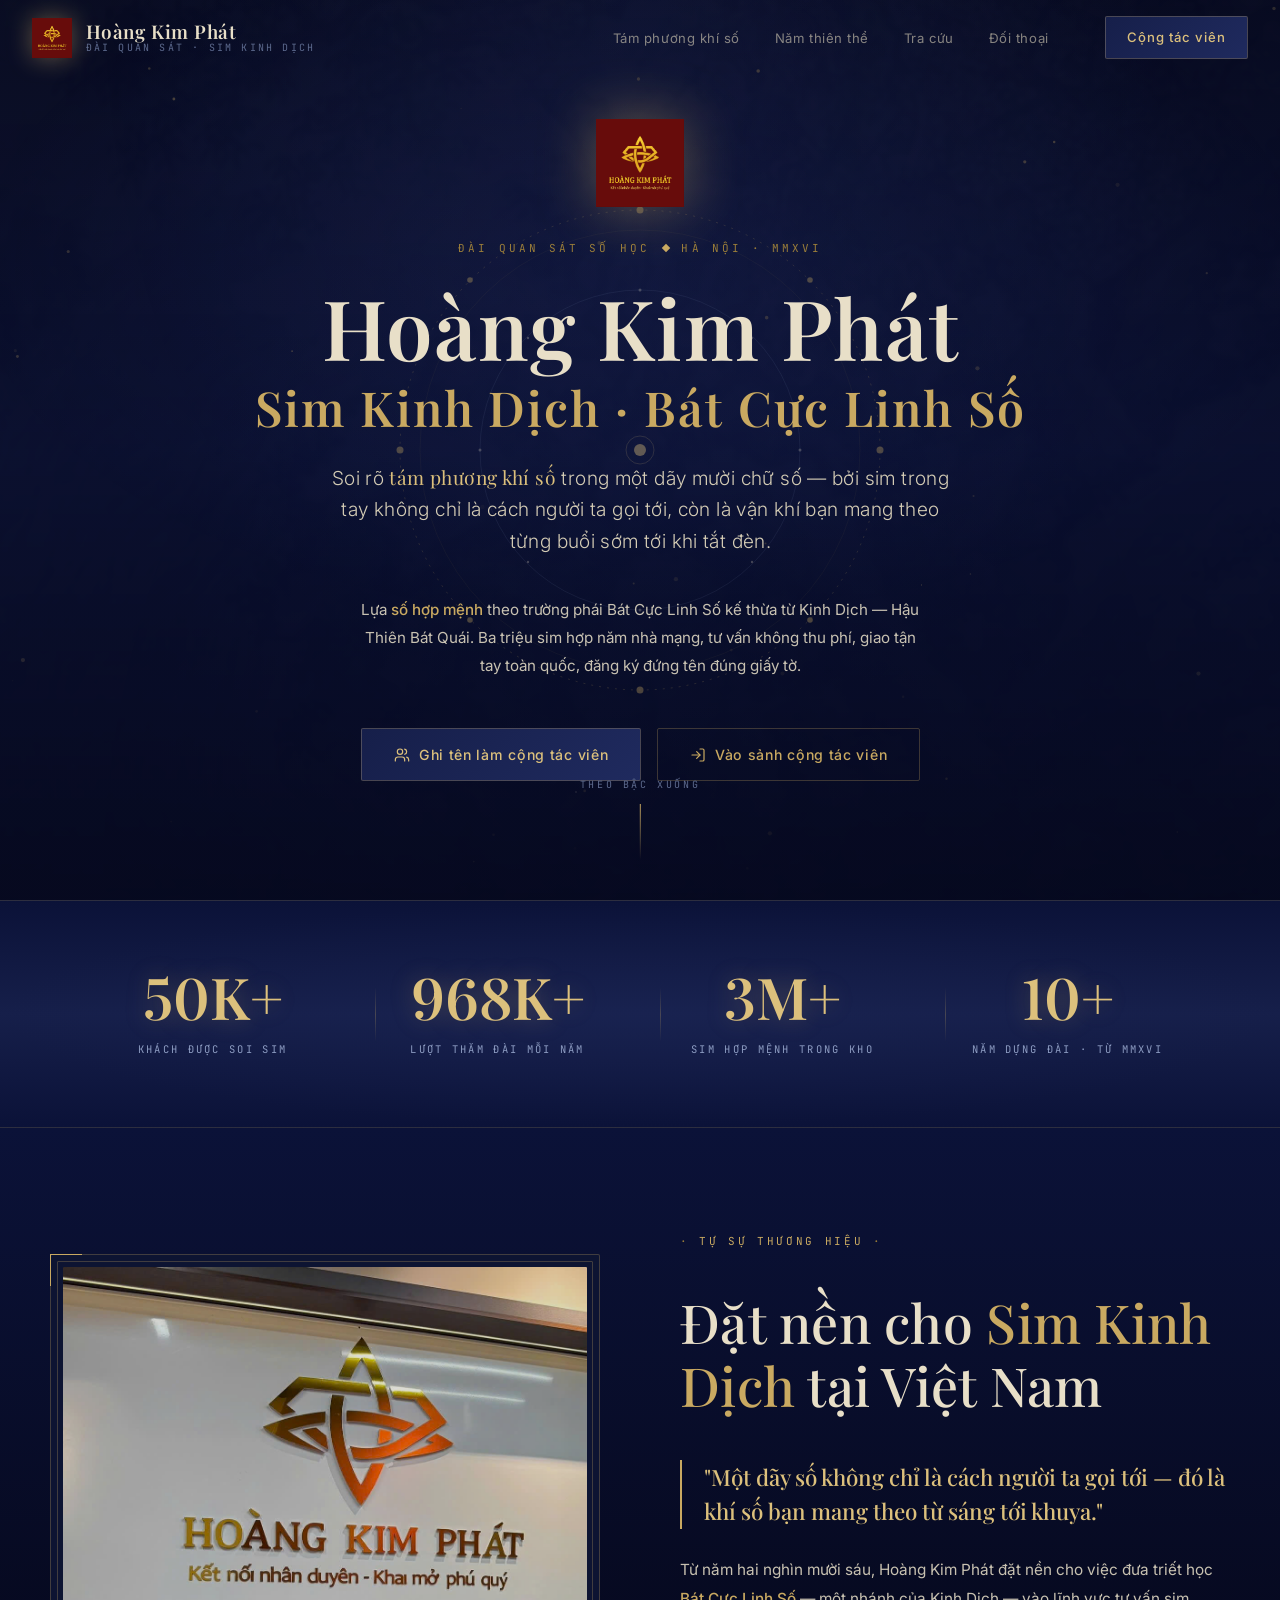
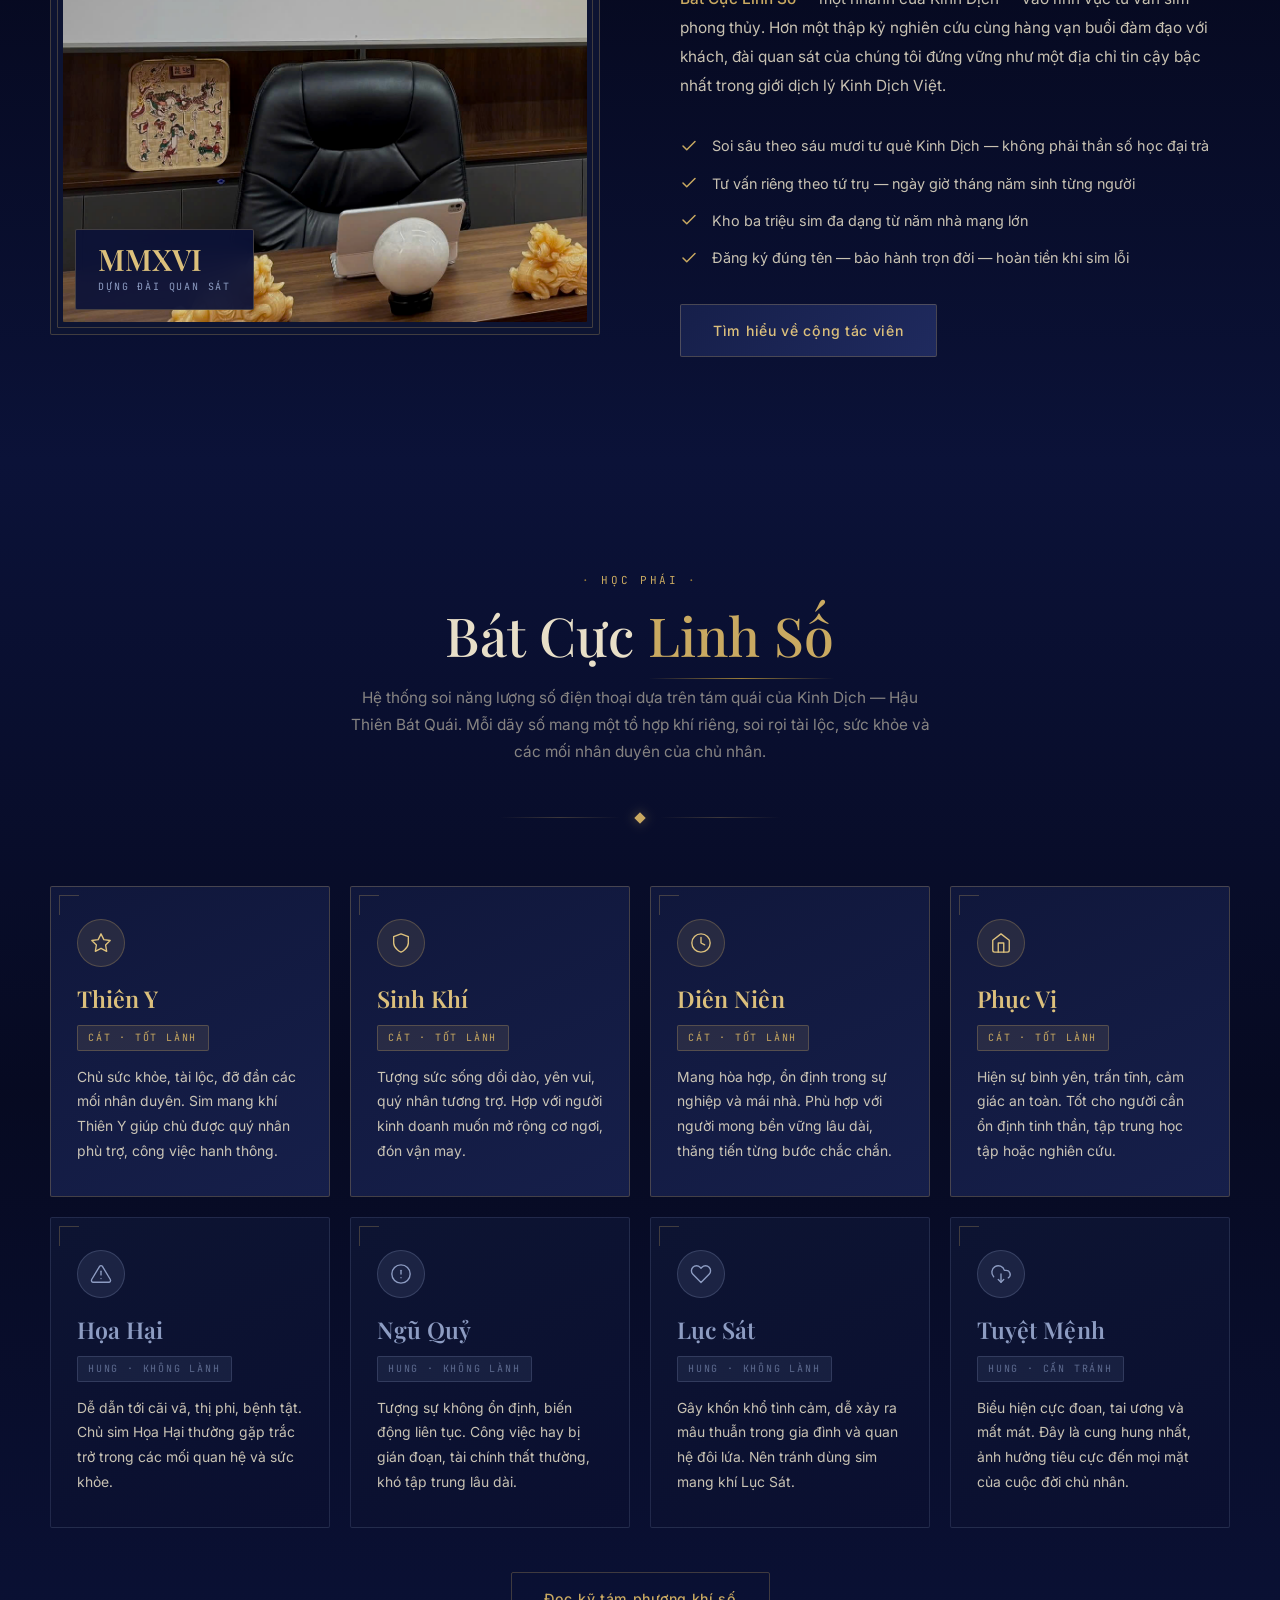
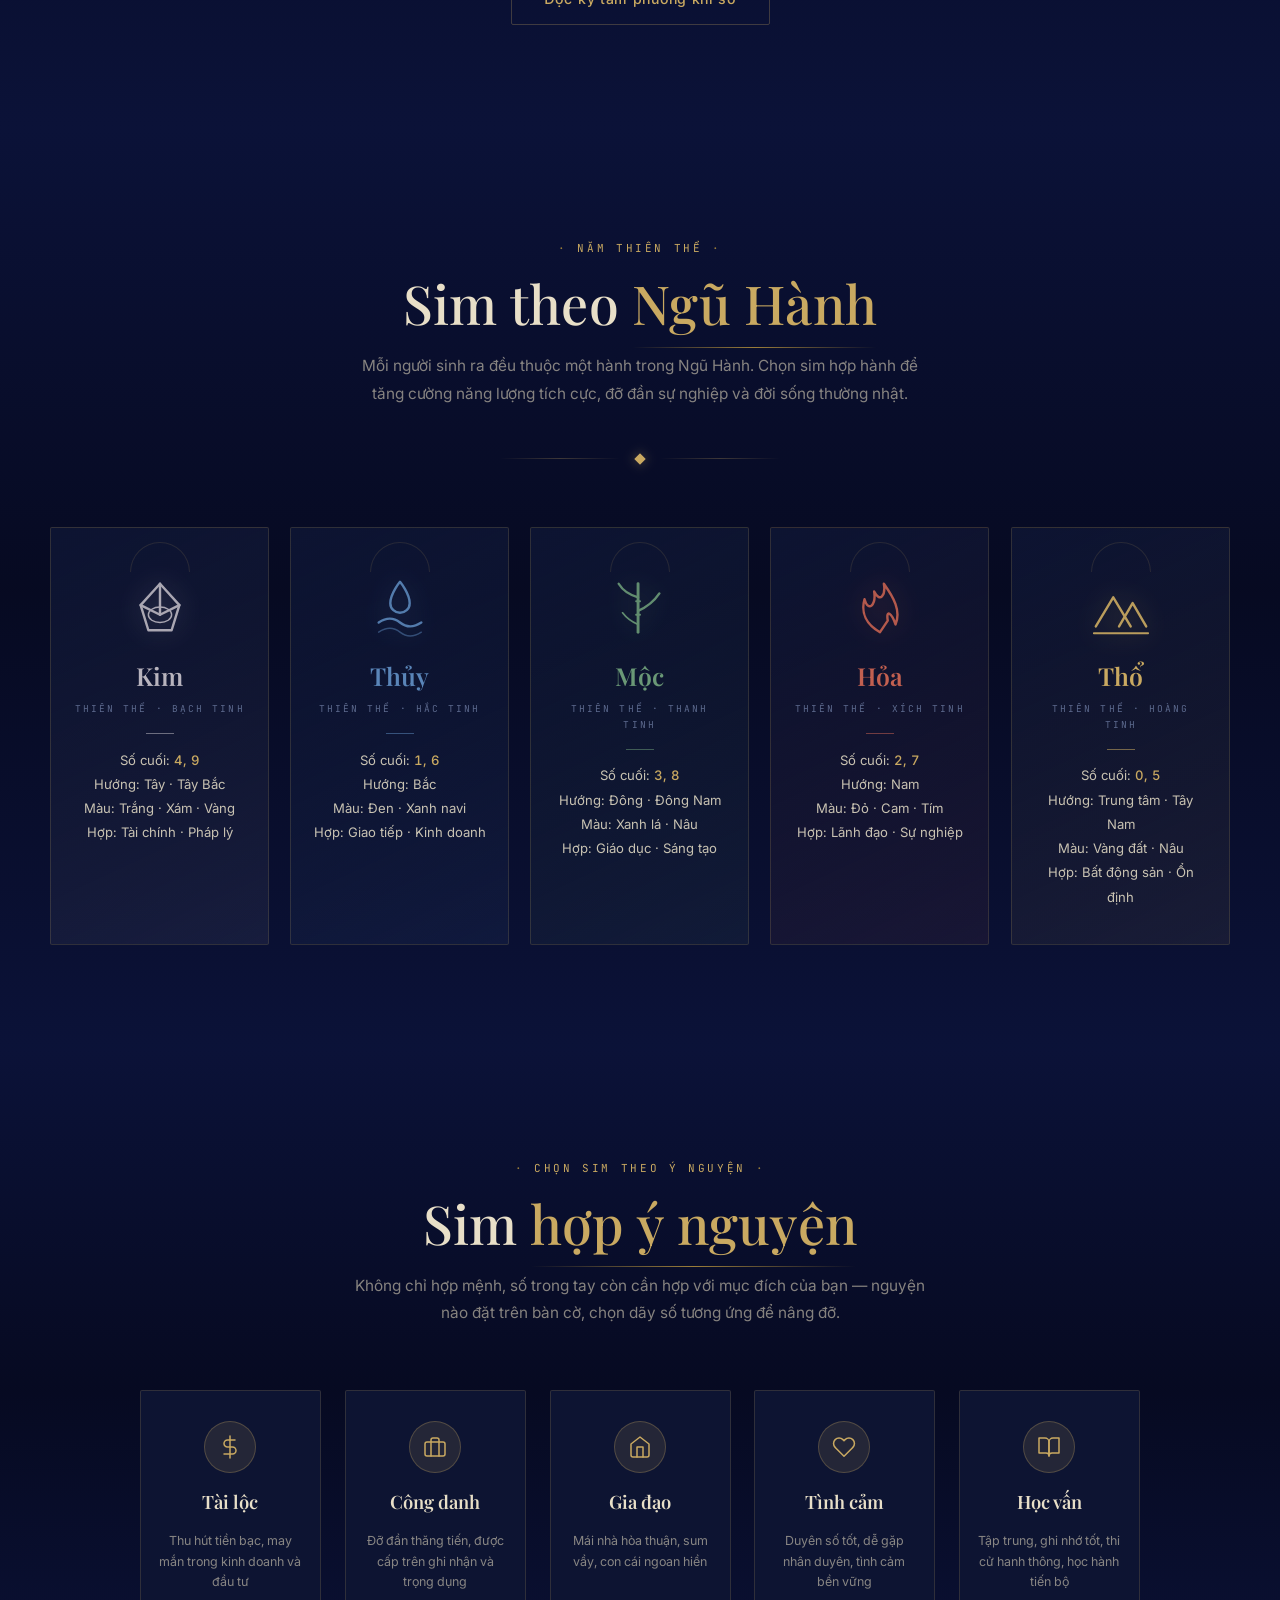
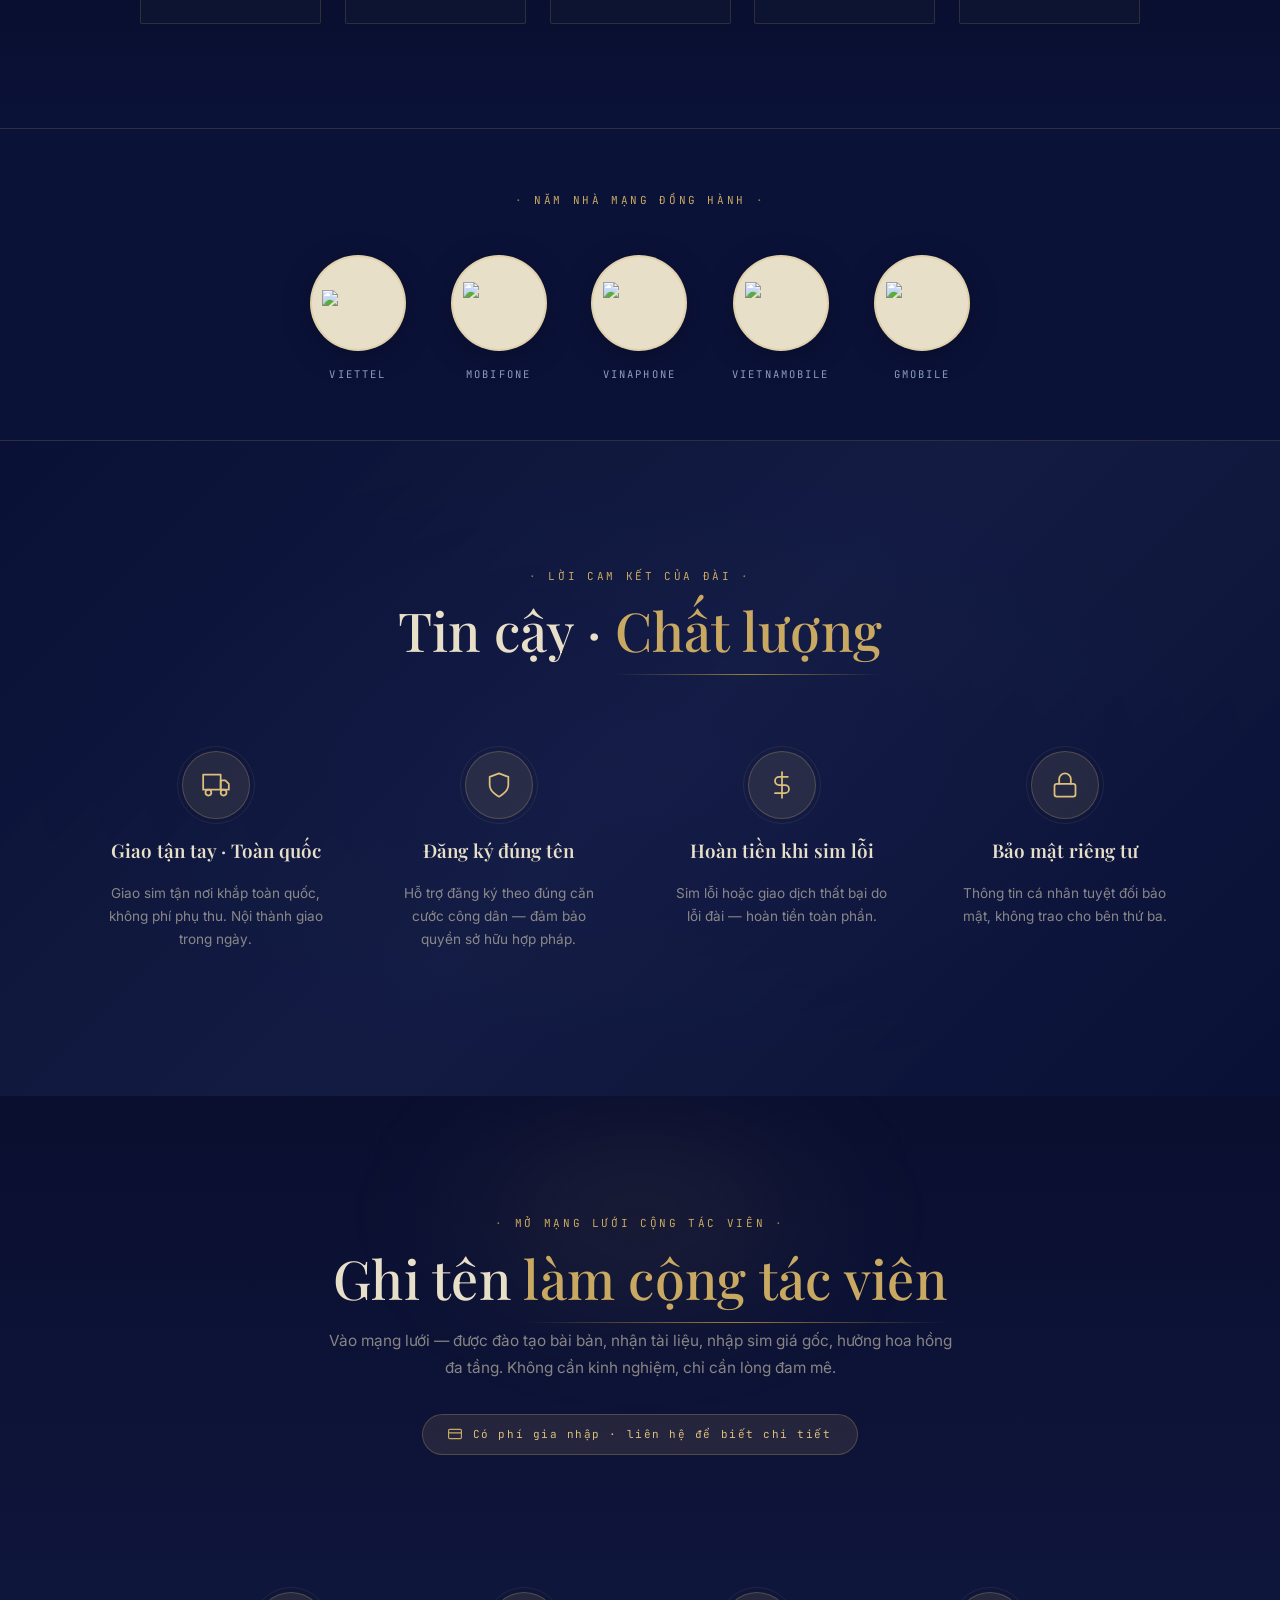
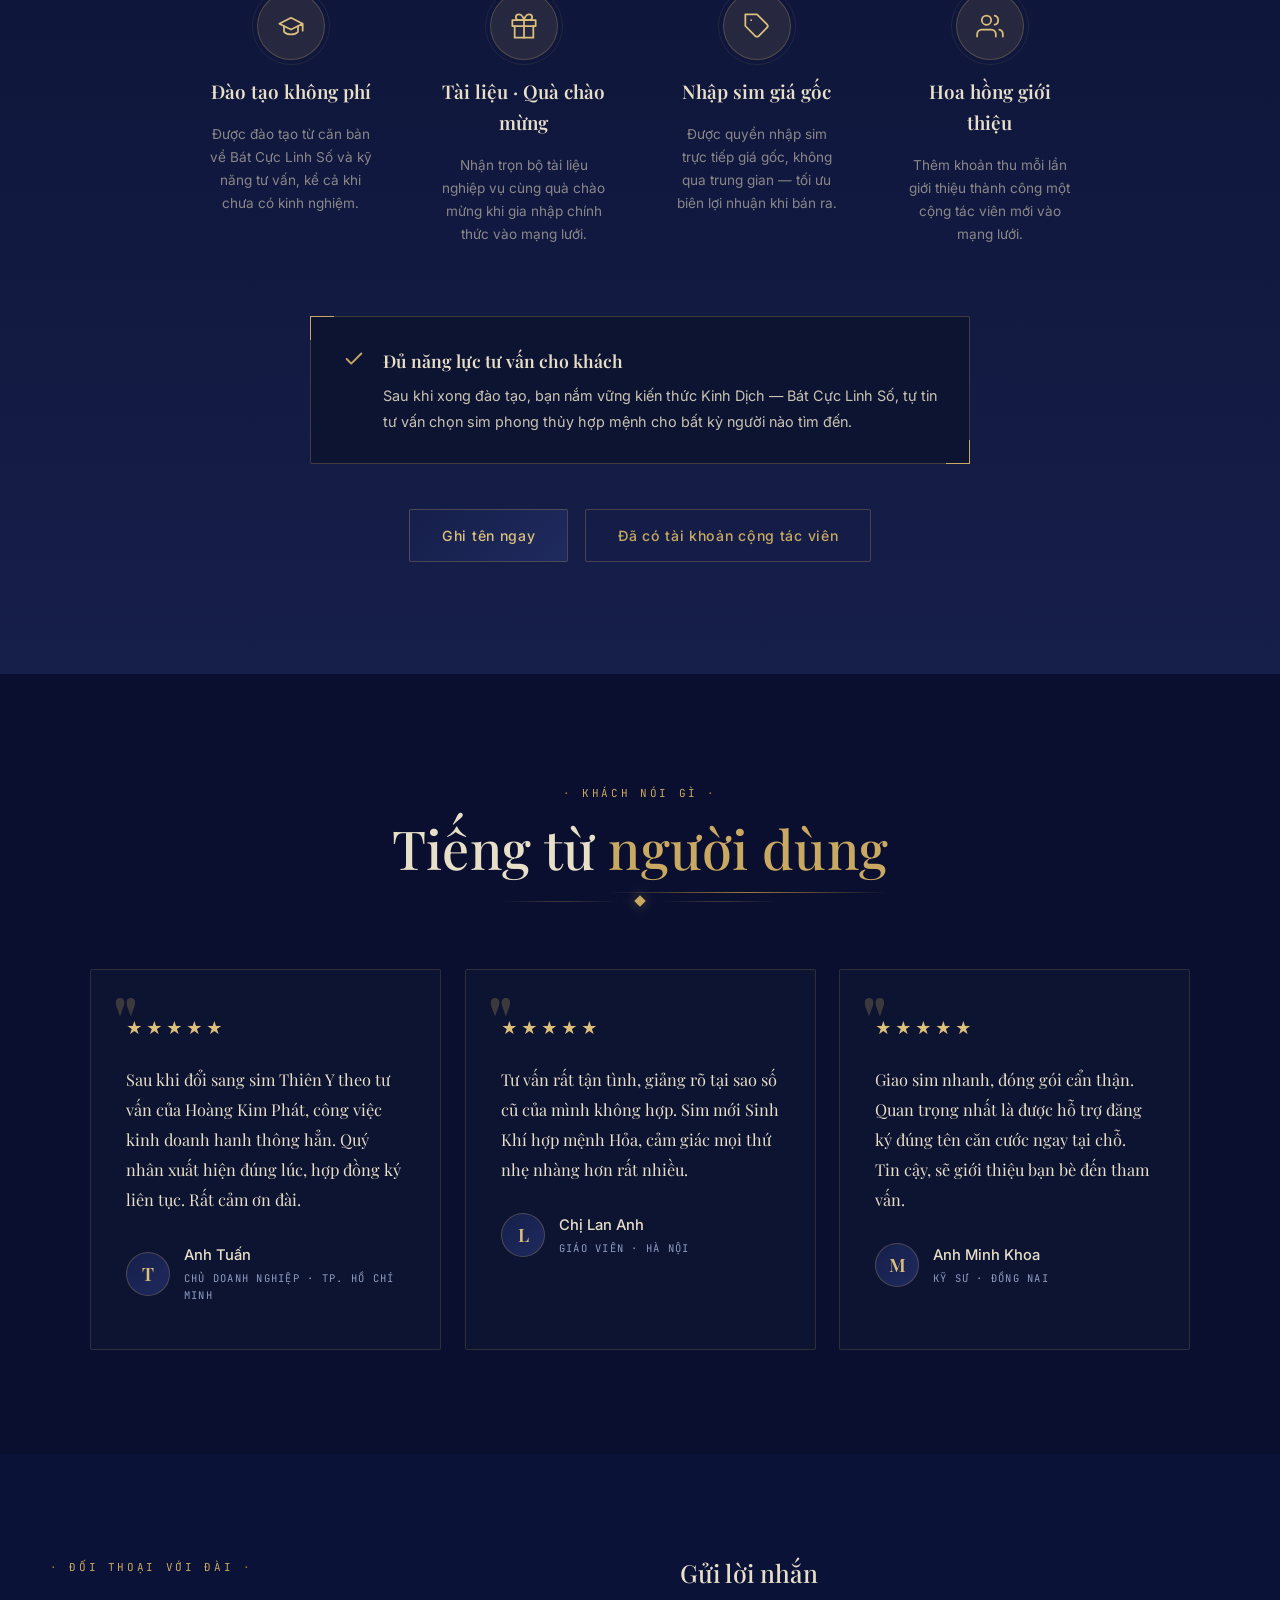
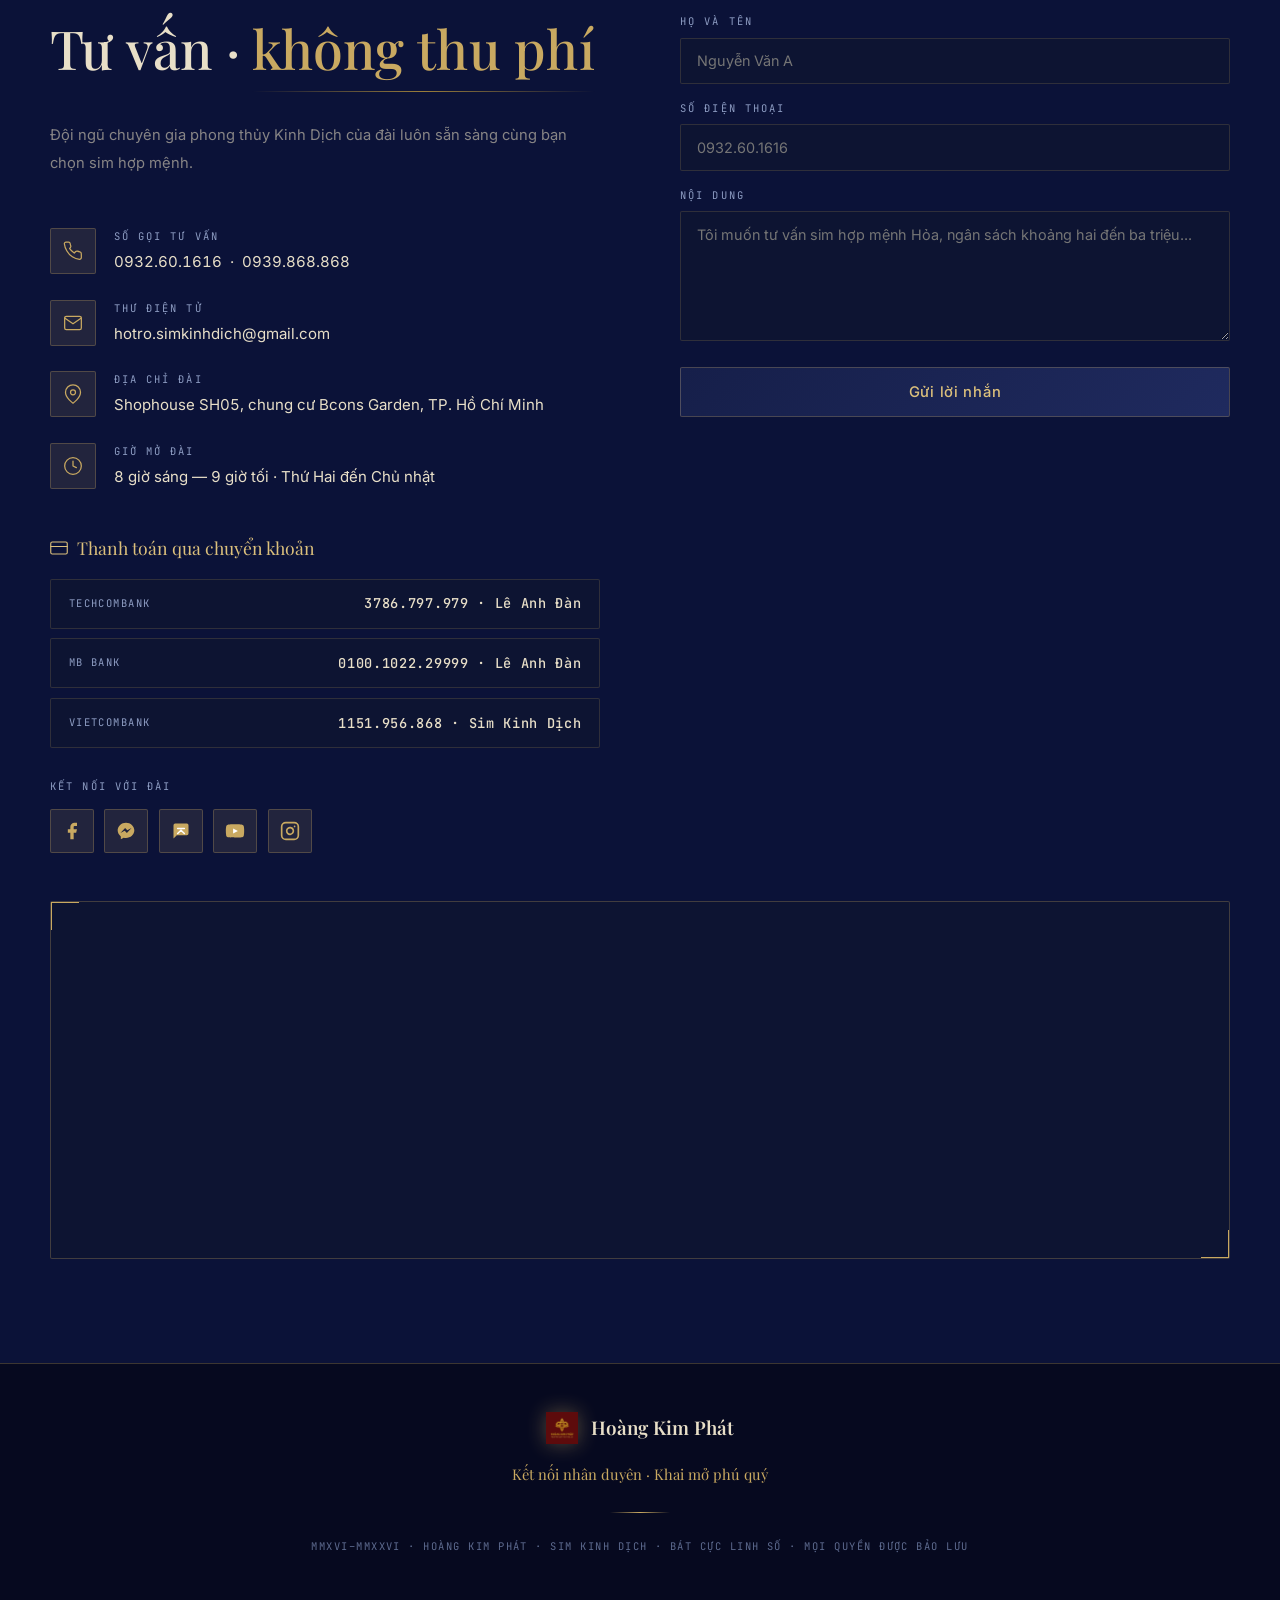
==== commit c7c5598d: "feat(simkinhdich): split-text-reveal effect + atmospheric background polish Co-Authored-By: Claude O" ====
--- a/index.html
+++ b/index.html
@@ -3,10 +3,10 @@
 <head>
   <meta charset="UTF-8">
   <meta name="viewport" content="width=device-width, initial-scale=1.0">
-  <title>Hoàng Kim Phát – Sim Kinh Dịch Phong Thủy Cao Cấp</title>
-  <meta name="description" content="Sim phong thủy theo Kinh Dịch – Bát Cực Linh Số. Kết nối nhân duyên, khai mở phú quý. Kho 3 triệu sim, tư vấn miễn phí, ship toàn quốc.">
-  <meta property="og:title" content="Hoàng Kim Phát – Sim Kinh Dịch">
-  <meta property="og:description" content="Sim phong thủy theo Kinh Dịch – Bát Cực Linh Số. Kết nối nhân duyên, khai mở phú quý.">
+  <title>Hoàng Kim Phát – Sim Kinh Dịch · Bát Cực Linh Số · Đài Quan Sát Thiên Văn Số Học</title>
+  <meta name="description" content="Sim phong thủy theo Kinh Dịch – Bát Cực Linh Số. Tám phương khí số soi rõ tài lộc, nhân duyên, bình an. Kho ba triệu sim hợp mệnh, tư vấn miễn phí, giao toàn quốc.">
+  <meta property="og:title" content="Hoàng Kim Phát – Sim Kinh Dịch · Đài Quan Sát Số Học">
+  <meta property="og:description" content="Sim phong thủy theo Kinh Dịch – Bát Cực Linh Số. Tám phương khí số soi rõ tài lộc, nhân duyên, bình an.">
   <meta property="og:type" content="website">
   <link rel="icon" type="image/png" href="img/logo.png">
   <link rel="preconnect" href="https://fonts.googleapis.com">
@@ -14,8 +14,7 @@
   <link rel="stylesheet" href="css/leaflet.css">
   <link rel="stylesheet" href="css/style.css">
 
-  <!-- === Effects Library — curated by motion-director (test 2026-05-05) === -->
-  <!-- Load loading-choreography CSS FIRST (prevent flash before overlay paints) -->
+  <!-- === Effects Library — preserved Profile A reference (6 Platinum + 4 Gold + 1 Silver) === -->
   <link rel="stylesheet" href="css/effects/loading-choreography.css">
   <link rel="stylesheet" href="css/effects/magnetic-button.css">
   <link rel="stylesheet" href="css/effects/split-text-reveal.css">
@@ -26,7 +25,7 @@
   <link rel="stylesheet" href="css/effects/particle-ambient.css">
   <link rel="stylesheet" href="css/effects/custom-cursor-context-aware.css">
 
-  <!-- Vendor (self-hosted, GSAP 3.13.0 free post-Webflow + Lenis MIT) -->
+  <!-- Vendor (self-hosted) -->
   <script defer src="js/vendor/gsap.min.js"></script>
   <script defer src="js/vendor/ScrollTrigger.min.js"></script>
   <script defer src="js/vendor/SplitText.min.js"></script>
@@ -53,90 +52,138 @@
   </div>
 </div>
 
-<!-- === Particle Ambient — Platinum (gold particles drift cho heritage mood) === -->
+<!-- === Particle Ambient — gold leaf star dust drift cho celestial mood === -->
 <canvas
   data-particle-ambient
-  data-particle-count="40"
-  data-particle-color="218,165,32"
-  data-particle-speed="0.25"
+  data-particle-count="44"
+  data-particle-color="201,169,97"
+  data-particle-speed="0.22"
   data-particle-size-min="0.5"
-  data-particle-size-max="2.5"
-  data-particle-opacity="0.5"
+  data-particle-size-max="2.2"
+  data-particle-opacity="0.55"
 ></canvas>
 
 <!-- NAV -->
 <nav class="nav" id="nav" role="navigation" aria-label="Điều hướng chính">
   <div class="nav__inner">
     <a href="#hero" class="nav__logo" aria-label="Hoàng Kim Phát - Trang chủ">
-      <img src="img/logo.png" alt="Logo Hoàng Kim Phát" width="42" height="42">
+      <img src="img/logo.png" alt="Dấu ấn Hoàng Kim Phát" width="40" height="40">
       <div class="nav__logo-text">
-        <span class="nav__logo-name">HOÀNG KIM PHÁT</span>
-        <span class="nav__logo-tagline">Sim Kinh Dịch</span>
+        <span class="nav__logo-name">Hoàng Kim Phát</span>
+        <span class="nav__logo-tagline">Đài quan sát · Sim Kinh Dịch</span>
       </div>
     </a>
     <ul class="nav__links" id="nav-links" role="list">
-      <li><a href="#bat-cuc" class="nav__link">Bát Cực Linh Số</a></li>
-      <li><a href="#ngu-hanh" class="nav__link">Ngũ Hành</a></li>
-      <li><a href="bat-cuc.html" class="nav__link">Tra Cứu</a></li>
-      <li><a href="#contact" class="nav__link">Liên Hệ</a></li>
+      <li><a href="#bat-cuc" class="nav__link">Tám phương khí số</a></li>
+      <li><a href="#ngu-hanh" class="nav__link">Năm thiên thể</a></li>
+      <li><a href="bat-cuc.html" class="nav__link">Tra cứu</a></li>
+      <li><a href="#contact" class="nav__link">Đối thoại</a></li>
     </ul>
     <div class="nav__actions">
-      <a href="auth.html" class="nav__cta">Đăng Nhập CTV</a>
-      <button class="nav__burger" id="nav-burger" aria-label="Menu" aria-expanded="false">
+      <a href="auth.html" class="nav__cta">Cộng tác viên</a>
+      <button class="nav__burger" id="nav-burger" aria-label="Mở danh mục" aria-expanded="false">
         <span></span><span></span><span></span>
       </button>
     </div>
   </div>
 </nav>
 
-<!-- HERO — wrapped với scroll-scrubbing Platinum (subtle zoom 1→1.1 as user scrolls past) -->
-<section class="hero" id="hero" aria-label="Hero" data-scrub data-scrub-effect="zoom" data-scrub-distance="80%" data-scrub-scale="1.12">
+<!-- HERO — Celestial observatory dome -->
+<section class="hero" id="hero" aria-label="Đài quan sát Hoàng Kim Phát" data-scrub data-scrub-effect="zoom" data-scrub-distance="80%" data-scrub-scale="1.1">
   <div class="hero__overlay" aria-hidden="true"></div>
+
+  <!-- Constellation arc ring background — 8 cardinal stars cho Bát Cực -->
+  <svg class="hero__constellation" viewBox="0 0 560 560" fill="none" aria-hidden="true">
+    <!-- Outer ring -->
+    <circle cx="280" cy="280" r="240" stroke="rgba(201,169,97,.35)" stroke-width="1" stroke-dasharray="2 6"/>
+    <circle cx="280" cy="280" r="220" stroke="rgba(201,169,97,.2)" stroke-width=".5"/>
+    <!-- Inner ring -->
+    <circle cx="280" cy="280" r="160" stroke="rgba(141,156,194,.28)" stroke-width=".7"/>
+    <!-- 8 cardinal stars (Bát Cực) -->
+    <g fill="rgba(201,169,97,.7)">
+      <circle cx="280" cy="40"  r="3.5"/>
+      <circle cx="450" cy="110" r="2.8"/>
+      <circle cx="520" cy="280" r="3.5"/>
+      <circle cx="450" cy="450" r="2.8"/>
+      <circle cx="280" cy="520" r="3.5"/>
+      <circle cx="110" cy="450" r="2.8"/>
+      <circle cx="40"  cy="280" r="3.5"/>
+      <circle cx="110" cy="110" r="2.8"/>
+    </g>
+    <!-- 8 inner stars (Ngũ Hành sub-ring) -->
+    <g fill="rgba(232,223,200,.5)">
+      <circle cx="280" cy="120" r="1.5"/>
+      <circle cx="392" cy="168" r="1.2"/>
+      <circle cx="440" cy="280" r="1.5"/>
+      <circle cx="392" cy="392" r="1.2"/>
+      <circle cx="280" cy="440" r="1.5"/>
+      <circle cx="168" cy="392" r="1.2"/>
+      <circle cx="120" cy="280" r="1.5"/>
+      <circle cx="168" cy="168" r="1.2"/>
+    </g>
+    <!-- Center mark -->
+    <circle cx="280" cy="280" r="6" fill="rgba(220,192,124,.8)"/>
+    <circle cx="280" cy="280" r="14" stroke="rgba(220,192,124,.4)" stroke-width=".8"/>
+  </svg>
+
   <div class="hero__content scrub-target">
-    <img src="img/logo.png" alt="Logo Hoàng Kim Phát" class="hero__logo" width="110" height="110">
-    <h1 class="hero__brand" data-split data-split-direction="random" data-split-stagger="50">HOÀNG KIM PHÁT</h1>
-    <p class="hero__tagline">Kết nối nhân duyên – Khai mở phú quý</p>
-    <div class="hero__divider" aria-hidden="true"></div>
+    <img src="img/logo.png" alt="Dấu ấn Hoàng Kim Phát" class="hero__logo" width="88" height="88">
+
+    <div class="hero__masthead">
+      <span>Đài quan sát số học</span>
+      <span class="hero__masthead-mark" aria-hidden="true"></span>
+      <span>Hà Nội · MMXVI</span>
+    </div>
+
+    <h1 class="hero__brand" data-split data-split-direction="random" data-split-stagger="50">
+      Hoàng Kim Phát
+      <span class="hero__brand-line2">Sim Kinh Dịch · Bát Cực Linh Số</span>
+    </h1>
+
+    <p class="hero__tagline">
+      Soi rõ <em>tám phương khí số</em> trong một dãy mười chữ số — bởi sim trong tay không chỉ là cách người ta gọi tới, còn là vận khí bạn mang theo từng buổi sớm tới khi tắt đèn.
+    </p>
+
     <p class="hero__desc">
-      Sim phong thủy theo trường phái <strong>Bát Cực Linh Số – Kinh Dịch</strong>.
-      Chọn số hợp mệnh, hút tài lộc, thăng tiến sự nghiệp và bình an gia đình.
-      Kho 3 triệu sim, tư vấn miễn phí, ship toàn quốc.
+      Lựa <strong>số hợp mệnh</strong> theo trường phái Bát Cực Linh Số kế thừa từ Kinh Dịch — Hậu Thiên Bát Quái. Ba triệu sim hợp năm nhà mạng, tư vấn không thu phí, giao tận tay toàn quốc, đăng ký đứng tên đúng giấy tờ.
     </p>
+
     <div class="hero__actions">
       <a href="#ctv" class="btn-primary" data-magnetic>
-        <svg width="18" height="18" viewBox="0 0 24 24" fill="none" stroke="currentColor" stroke-width="2" stroke-linecap="round" stroke-linejoin="round" aria-hidden="true"><path d="M16 21v-2a4 4 0 0 0-4-4H6a4 4 0 0 0-4 4v2"/><circle cx="9" cy="7" r="4"/><path d="M22 21v-2a4 4 0 0 0-3-3.87"/><path d="M16 3.13a4 4 0 0 1 0 7.75"/></svg>
-        Đăng Ký Làm CTV
+        <svg width="16" height="16" viewBox="0 0 24 24" fill="none" stroke="currentColor" stroke-width="1.8" stroke-linecap="round" stroke-linejoin="round" aria-hidden="true"><path d="M16 21v-2a4 4 0 0 0-4-4H6a4 4 0 0 0-4 4v2"/><circle cx="9" cy="7" r="4"/><path d="M22 21v-2a4 4 0 0 0-3-3.87"/><path d="M16 3.13a4 4 0 0 1 0 7.75"/></svg>
+        Ghi tên làm cộng tác viên
       </a>
       <a href="auth.html" class="btn-outline" data-magnetic>
-        <svg width="18" height="18" viewBox="0 0 24 24" fill="none" stroke="currentColor" stroke-width="2" stroke-linecap="round" stroke-linejoin="round" aria-hidden="true"><path d="M15 3h4a2 2 0 0 1 2 2v14a2 2 0 0 1-2 2h-4"/><polyline points="10 17 15 12 10 7"/><line x1="15" y1="12" x2="3" y2="12"/></svg>
-        Đăng Nhập CTV
+        <svg width="16" height="16" viewBox="0 0 24 24" fill="none" stroke="currentColor" stroke-width="1.8" stroke-linecap="round" stroke-linejoin="round" aria-hidden="true"><path d="M15 3h4a2 2 0 0 1 2 2v14a2 2 0 0 1-2 2h-4"/><polyline points="10 17 15 12 10 7"/><line x1="15" y1="12" x2="3" y2="12"/></svg>
+        Vào sảnh cộng tác viên
       </a>
     </div>
   </div>
+
   <div class="hero__scroll" aria-hidden="true">
-    <span>Khám phá</span>
+    <span>Theo bậc xuống</span>
     <div class="hero__scroll-line"></div>
   </div>
 </section>
 
-<!-- STATS -->
+<!-- STATS — celestial almanac figures -->
 <section class="stats" aria-label="Thống kê">
   <div class="stats__grid" role="list">
     <div role="listitem">
       <span class="stat__num" data-to="50" data-suffix="K+">0K+</span>
-      <span class="stat__label">Khách được tư vấn</span>
+      <span class="stat__label">Khách được soi sim</span>
     </div>
     <div role="listitem">
       <span class="stat__num" data-to="968" data-suffix="K+">0K+</span>
-      <span class="stat__label">Lượt truy cập / năm</span>
+      <span class="stat__label">Lượt thăm đài mỗi năm</span>
     </div>
     <div role="listitem">
       <span class="stat__num" data-to="3" data-suffix="M+">0M+</span>
-      <span class="stat__label">Kho sim phong thủy</span>
+      <span class="stat__label">Sim hợp mệnh trong kho</span>
     </div>
     <div role="listitem">
       <span class="stat__num" data-to="10" data-suffix="+">0+</span>
-      <span class="stat__label">Năm kinh nghiệm (từ 2016)</span>
+      <span class="stat__label">Năm dựng đài · từ MMXVI</span>
     </div>
   </div>
 </section>
@@ -145,38 +192,38 @@
 <section class="section section--dark" id="gioi-thieu" aria-labelledby="about-title">
   <div class="about__inner container">
     <div class="about__img-wrap">
-      <img src="img/office.jpg" alt="Văn phòng Hoàng Kim Phát" class="about__img img-lift" loading="lazy">
+      <img src="img/office.jpg" alt="Văn phòng tư vấn của Hoàng Kim Phát" class="about__img img-lift" loading="lazy">
       <div class="about__badge">
-        <div class="about__badge-year">2016</div>
-        <div class="about__badge-text">Thành lập</div>
+        <div class="about__badge-year">MMXVI</div>
+        <div class="about__badge-text">Dựng đài quan sát</div>
       </div>
     </div>
     <div class="about__content">
-      <span class="section-label">Câu chuyện thương hiệu</span>
-      <h2 class="section-title" data-split id="about-title">Tiên phong <span>Sim Kinh Dịch</span> tại Việt Nam</h2>
-      <p class="about__quote">"Số điện thoại không chỉ là công cụ liên lạc – đó là năng lượng bạn mang theo mỗi ngày."</p>
+      <span class="eyebrow-mono">Tự sự thương hiệu</span>
+      <h2 class="section-title" data-split id="about-title">Đặt nền cho <span>Sim Kinh Dịch</span> tại Việt Nam</h2>
+      <p class="about__quote">"Một dãy số không chỉ là cách người ta gọi tới — đó là khí số bạn mang theo từ sáng tới khuya."</p>
       <p class="about__text">
-        Từ năm 2016, Hoàng Kim Phát đã tiên phong ứng dụng triết học <strong>Bát Cực Linh Số</strong> – một nhánh của Kinh Dịch – vào lĩnh vực tư vấn sim phong thủy. Hơn một thập kỷ nghiên cứu và phục vụ hàng chục nghìn khách hàng, chúng tôi tự hào là địa chỉ uy tín nhất trong giới dịch lý Kinh Dịch Việt Nam.
+        Từ năm hai nghìn mười sáu, Hoàng Kim Phát đặt nền cho việc đưa triết học <strong>Bát Cực Linh Số</strong> — một nhánh của Kinh Dịch — vào lĩnh vực tư vấn sim phong thủy. Hơn một thập kỷ nghiên cứu cùng hàng vạn buổi đàm đạo với khách, đài quan sát của chúng tôi đứng vững như một địa chỉ tin cậy bậc nhất trong giới dịch lý Kinh Dịch Việt.
       </p>
       <div class="about__features">
         <div class="about__feature">
           <svg width="18" height="18" viewBox="0 0 24 24" fill="none" stroke="currentColor" stroke-width="2" stroke-linecap="round" stroke-linejoin="round" aria-hidden="true"><polyline points="20 6 9 17 4 12"/></svg>
-          Phân tích sâu theo 64 quẻ Kinh Dịch – không phải thần số học thông thường
+          Soi sâu theo sáu mươi tư quẻ Kinh Dịch — không phải thần số học đại trà
         </div>
         <div class="about__feature">
           <svg width="18" height="18" viewBox="0 0 24 24" fill="none" stroke="currentColor" stroke-width="2" stroke-linecap="round" stroke-linejoin="round" aria-hidden="true"><polyline points="20 6 9 17 4 12"/></svg>
-          Tư vấn cá nhân hóa theo tứ trụ – ngày giờ tháng năm sinh
+          Tư vấn riêng theo tứ trụ — ngày giờ tháng năm sinh từng người
         </div>
         <div class="about__feature">
           <svg width="18" height="18" viewBox="0 0 24 24" fill="none" stroke="currentColor" stroke-width="2" stroke-linecap="round" stroke-linejoin="round" aria-hidden="true"><polyline points="20 6 9 17 4 12"/></svg>
-          Kho 3 triệu sim đa dạng từ 5 nhà mạng lớn
+          Kho ba triệu sim đa dạng từ năm nhà mạng lớn
         </div>
         <div class="about__feature">
           <svg width="18" height="18" viewBox="0 0 24 24" fill="none" stroke="currentColor" stroke-width="2" stroke-linecap="round" stroke-linejoin="round" aria-hidden="true"><polyline points="20 6 9 17 4 12"/></svg>
-          Đăng ký đúng tên – bảo hành trọn đời – hoàn tiền nếu sim lỗi
-        </div>
-      </div>
-      <a href="#ctv" class="btn-primary" data-magnetic style="margin-top:.5rem; width:fit-content">Tìm Hiểu CTV</a>
+          Đăng ký đúng tên — bảo hành trọn đời — hoàn tiền khi sim lỗi
+        </div>
+      </div>
+      <a href="#ctv" class="btn-primary" data-magnetic style="margin-top:.5rem; width:fit-content">Tìm hiểu về cộng tác viên</a>
     </div>
   </div>
 </section>
@@ -185,89 +232,90 @@
 <section class="section section--dark2" id="bat-cuc" aria-labelledby="batcuc-title">
   <div class="container">
     <div class="section__header">
-      <span class="section-label">Phương pháp</span>
+      <span class="eyebrow-mono">Học phái</span>
       <h2 class="section-title" data-split id="batcuc-title">Bát Cực <span>Linh Số</span></h2>
-      <p class="section-sub">Hệ thống phân tích năng lượng số điện thoại dựa trên 8 quái của Kinh Dịch – Hậu Thiên Bát Quái. Mỗi số điện thoại mang một tổ hợp năng lượng riêng, ảnh hưởng đến tài lộc, sức khỏe và các mối quan hệ của chủ nhân.</p>
-    </div>
-    <div class="batcuc__grid" id="batcuc-grid" aria-label="8 cung năng lượng">
+      <p class="section-sub">Hệ thống soi năng lượng số điện thoại dựa trên tám quái của Kinh Dịch — Hậu Thiên Bát Quái. Mỗi dãy số mang một tổ hợp khí riêng, soi rọi tài lộc, sức khỏe và các mối nhân duyên của chủ nhân.</p>
+      <div class="almanac-rule" aria-hidden="true"><span class="almanac-rule__diamond"></span></div>
+    </div>
+    <div class="batcuc__grid" id="batcuc-grid" aria-label="Tám phương khí số">
 
       <!-- 4 Cát -->
       <article class="batcuc__card batcuc__card--cat" data-tilt data-tilt-max="8" aria-label="Thiên Y">
         <div class="batcuc__icon" aria-hidden="true">
-          <svg width="24" height="24" viewBox="0 0 24 24" fill="none" stroke="currentColor" stroke-width="1.5" stroke-linecap="round" stroke-linejoin="round"><path d="M12 2l3.09 6.26L22 9.27l-5 4.87 1.18 6.88L12 17.77l-6.18 3.25L7 14.14 2 9.27l6.91-1.01L12 2z"/></svg>
+          <svg width="22" height="22" viewBox="0 0 24 24" fill="none" stroke="currentColor" stroke-width="1.5" stroke-linecap="round" stroke-linejoin="round"><path d="M12 2l3.09 6.26L22 9.27l-5 4.87 1.18 6.88L12 17.77l-6.18 3.25L7 14.14 2 9.27l6.91-1.01L12 2z"/></svg>
         </div>
         <h3 class="batcuc__name">Thiên Y</h3>
-        <span class="batcuc__tag">Cát – Tốt lành</span>
-        <p class="batcuc__desc">Chủ về sức khỏe, tài lộc và hỗ trợ các mối quan hệ. Sim mang năng lượng Thiên Y giúp chủ nhân được quý nhân phù trợ, công việc hanh thông.</p>
+        <span class="batcuc__tag">Cát · Tốt lành</span>
+        <p class="batcuc__desc">Chủ sức khỏe, tài lộc, đỡ đần các mối nhân duyên. Sim mang khí Thiên Y giúp chủ được quý nhân phù trợ, công việc hanh thông.</p>
       </article>
 
       <article class="batcuc__card batcuc__card--cat" data-tilt data-tilt-max="8" aria-label="Sinh Khí">
         <div class="batcuc__icon" aria-hidden="true">
-          <svg width="24" height="24" viewBox="0 0 24 24" fill="none" stroke="currentColor" stroke-width="1.5" stroke-linecap="round" stroke-linejoin="round"><path d="M12 22s8-4 8-10V5l-8-3-8 3v7c0 6 8 10 8 10z"/></svg>
+          <svg width="22" height="22" viewBox="0 0 24 24" fill="none" stroke="currentColor" stroke-width="1.5" stroke-linecap="round" stroke-linejoin="round"><path d="M12 22s8-4 8-10V5l-8-3-8 3v7c0 6 8 10 8 10z"/></svg>
         </div>
         <h3 class="batcuc__name">Sinh Khí</h3>
-        <span class="batcuc__tag">Cát – Tốt lành</span>
-        <p class="batcuc__desc">Đại diện sức sống dồi dào, yên vui và quý nhân tương trợ. Thích hợp cho người kinh doanh, muốn mở rộng sự nghiệp và thu hút may mắn.</p>
+        <span class="batcuc__tag">Cát · Tốt lành</span>
+        <p class="batcuc__desc">Tượng sức sống dồi dào, yên vui, quý nhân tương trợ. Hợp với người kinh doanh muốn mở rộng cơ ngơi, đón vận may.</p>
       </article>
 
       <article class="batcuc__card batcuc__card--cat" data-tilt data-tilt-max="8" aria-label="Diên Niên">
         <div class="batcuc__icon" aria-hidden="true">
-          <svg width="24" height="24" viewBox="0 0 24 24" fill="none" stroke="currentColor" stroke-width="1.5" stroke-linecap="round" stroke-linejoin="round"><circle cx="12" cy="12" r="10"/><polyline points="12 6 12 12 16 14"/></svg>
+          <svg width="22" height="22" viewBox="0 0 24 24" fill="none" stroke="currentColor" stroke-width="1.5" stroke-linecap="round" stroke-linejoin="round"><circle cx="12" cy="12" r="10"/><polyline points="12 6 12 12 16 14"/></svg>
         </div>
         <h3 class="batcuc__name">Diên Niên</h3>
-        <span class="batcuc__tag">Cát – Tốt lành</span>
-        <p class="batcuc__desc">Mang lại hòa hợp, ổn định sự nghiệp và gia đình. Phù hợp với những ai mong muốn sự bền vững lâu dài, thăng tiến từng bước chắc chắn.</p>
+        <span class="batcuc__tag">Cát · Tốt lành</span>
+        <p class="batcuc__desc">Mang hòa hợp, ổn định trong sự nghiệp và mái nhà. Phù hợp với người mong bền vững lâu dài, thăng tiến từng bước chắc chắn.</p>
       </article>
 
       <article class="batcuc__card batcuc__card--cat" data-tilt data-tilt-max="8" aria-label="Phục Vị">
         <div class="batcuc__icon" aria-hidden="true">
-          <svg width="24" height="24" viewBox="0 0 24 24" fill="none" stroke="currentColor" stroke-width="1.5" stroke-linecap="round" stroke-linejoin="round"><path d="M3 9l9-7 9 7v11a2 2 0 0 1-2 2H5a2 2 0 0 1-2-2z"/><polyline points="9 22 9 12 15 12 15 22"/></svg>
+          <svg width="22" height="22" viewBox="0 0 24 24" fill="none" stroke="currentColor" stroke-width="1.5" stroke-linecap="round" stroke-linejoin="round"><path d="M3 9l9-7 9 7v11a2 2 0 0 1-2 2H5a2 2 0 0 1-2-2z"/><polyline points="9 22 9 12 15 12 15 22"/></svg>
         </div>
         <h3 class="batcuc__name">Phục Vị</h3>
-        <span class="batcuc__tag">Cát – Tốt lành</span>
-        <p class="batcuc__desc">Biểu hiện bình yên, trấn tĩnh và cảm giác an toàn. Tốt cho những người cần sự ổn định tinh thần, tập trung học tập hoặc nghiên cứu.</p>
+        <span class="batcuc__tag">Cát · Tốt lành</span>
+        <p class="batcuc__desc">Hiện sự bình yên, trấn tĩnh, cảm giác an toàn. Tốt cho người cần ổn định tinh thần, tập trung học tập hoặc nghiên cứu.</p>
       </article>
 
       <!-- 4 Hung -->
       <article class="batcuc__card batcuc__card--hung" data-tilt data-tilt-max="8" aria-label="Họa Hại">
         <div class="batcuc__icon" aria-hidden="true">
-          <svg width="24" height="24" viewBox="0 0 24 24" fill="none" stroke="currentColor" stroke-width="1.5" stroke-linecap="round" stroke-linejoin="round"><path d="M10.29 3.86L1.82 18a2 2 0 0 0 1.71 3h16.94a2 2 0 0 0 1.71-3L13.71 3.86a2 2 0 0 0-3.42 0z"/><line x1="12" y1="9" x2="12" y2="13"/><line x1="12" y1="17" x2="12.01" y2="17"/></svg>
+          <svg width="22" height="22" viewBox="0 0 24 24" fill="none" stroke="currentColor" stroke-width="1.5" stroke-linecap="round" stroke-linejoin="round"><path d="M10.29 3.86L1.82 18a2 2 0 0 0 1.71 3h16.94a2 2 0 0 0 1.71-3L13.71 3.86a2 2 0 0 0-3.42 0z"/><line x1="12" y1="9" x2="12" y2="13"/><line x1="12" y1="17" x2="12.01" y2="17"/></svg>
         </div>
         <h3 class="batcuc__name">Họa Hại</h3>
-        <span class="batcuc__tag">Hung – Không tốt</span>
-        <p class="batcuc__desc">Dễ dẫn đến cãi vã, thị phi và bệnh tật. Chủ nhân mang sim Họa Hại thường gặp trở ngại trong các mối quan hệ và sức khỏe.</p>
+        <span class="batcuc__tag">Hung · Không lành</span>
+        <p class="batcuc__desc">Dễ dẫn tới cãi vã, thị phi, bệnh tật. Chủ sim Họa Hại thường gặp trắc trở trong các mối quan hệ và sức khỏe.</p>
       </article>
 
       <article class="batcuc__card batcuc__card--hung" data-tilt data-tilt-max="8" aria-label="Ngũ Quỷ">
         <div class="batcuc__icon" aria-hidden="true">
-          <svg width="24" height="24" viewBox="0 0 24 24" fill="none" stroke="currentColor" stroke-width="1.5" stroke-linecap="round" stroke-linejoin="round"><circle cx="12" cy="12" r="10"/><line x1="12" y1="8" x2="12" y2="12"/><line x1="12" y1="16" x2="12.01" y2="16"/></svg>
+          <svg width="22" height="22" viewBox="0 0 24 24" fill="none" stroke="currentColor" stroke-width="1.5" stroke-linecap="round" stroke-linejoin="round"><circle cx="12" cy="12" r="10"/><line x1="12" y1="8" x2="12" y2="12"/><line x1="12" y1="16" x2="12.01" y2="16"/></svg>
         </div>
         <h3 class="batcuc__name">Ngũ Quỷ</h3>
-        <span class="batcuc__tag">Hung – Không tốt</span>
-        <p class="batcuc__desc">Biểu hiện sự không ổn định, biến động liên tục. Công việc hay bị gián đoạn, tài chính thất thường, khó tập trung lâu dài.</p>
+        <span class="batcuc__tag">Hung · Không lành</span>
+        <p class="batcuc__desc">Tượng sự không ổn định, biến động liên tục. Công việc hay bị gián đoạn, tài chính thất thường, khó tập trung lâu dài.</p>
       </article>
 
       <article class="batcuc__card batcuc__card--hung" data-tilt data-tilt-max="8" aria-label="Lục Sát">
         <div class="batcuc__icon" aria-hidden="true">
-          <svg width="24" height="24" viewBox="0 0 24 24" fill="none" stroke="currentColor" stroke-width="1.5" stroke-linecap="round" stroke-linejoin="round"><path d="M20.84 4.61a5.5 5.5 0 0 0-7.78 0L12 5.67l-1.06-1.06a5.5 5.5 0 0 0-7.78 7.78l1.06 1.06L12 21.23l7.78-7.78 1.06-1.06a5.5 5.5 0 0 0 0-7.78z"/></svg>
+          <svg width="22" height="22" viewBox="0 0 24 24" fill="none" stroke="currentColor" stroke-width="1.5" stroke-linecap="round" stroke-linejoin="round"><path d="M20.84 4.61a5.5 5.5 0 0 0-7.78 0L12 5.67l-1.06-1.06a5.5 5.5 0 0 0-7.78 7.78l1.06 1.06L12 21.23l7.78-7.78 1.06-1.06a5.5 5.5 0 0 0 0-7.78z"/></svg>
         </div>
         <h3 class="batcuc__name">Lục Sát</h3>
-        <span class="batcuc__tag">Hung – Không tốt</span>
-        <p class="batcuc__desc">Gây khốn khổ tình cảm, dễ xảy ra mâu thuẫn trong gia đình và quan hệ đôi lứa. Nên tránh dùng sim có năng lượng Lục Sát.</p>
+        <span class="batcuc__tag">Hung · Không lành</span>
+        <p class="batcuc__desc">Gây khốn khổ tình cảm, dễ xảy ra mâu thuẫn trong gia đình và quan hệ đôi lứa. Nên tránh dùng sim mang khí Lục Sát.</p>
       </article>
 
       <article class="batcuc__card batcuc__card--hung" data-tilt data-tilt-max="8" aria-label="Tuyệt Mệnh">
         <div class="batcuc__icon" aria-hidden="true">
-          <svg width="24" height="24" viewBox="0 0 24 24" fill="none" stroke="currentColor" stroke-width="1.5" stroke-linecap="round" stroke-linejoin="round"><path d="M4 14.899A7 7 0 1 1 15.71 8h1.79a4.5 4.5 0 0 1 2.5 8.242"/><path d="m9 18 3 3 3-3"/><path d="M12 12v9"/></svg>
+          <svg width="22" height="22" viewBox="0 0 24 24" fill="none" stroke="currentColor" stroke-width="1.5" stroke-linecap="round" stroke-linejoin="round"><path d="M4 14.899A7 7 0 1 1 15.71 8h1.79a4.5 4.5 0 0 1 2.5 8.242"/><path d="m9 18 3 3 3-3"/><path d="M12 12v9"/></svg>
         </div>
         <h3 class="batcuc__name">Tuyệt Mệnh</h3>
-        <span class="batcuc__tag">Hung – Cần tránh</span>
-        <p class="batcuc__desc">Thể hiện cực đoan, tai ương và mất mát. Đây là cung hung nhất – ảnh hưởng tiêu cực đến toàn bộ các mặt của cuộc sống chủ nhân.</p>
-      </article>
-
-    </div>
-    <div style="text-align:center;margin-top:2.5rem">
-      <a href="bat-cuc.html" class="btn-outline" data-magnetic>Tìm Hiểu Chi Tiết</a>
+        <span class="batcuc__tag">Hung · Cần tránh</span>
+        <p class="batcuc__desc">Biểu hiện cực đoan, tai ương và mất mát. Đây là cung hung nhất, ảnh hưởng tiêu cực đến mọi mặt của cuộc đời chủ nhân.</p>
+      </article>
+
+    </div>
+    <div style="text-align:center;margin-top:2.8rem">
+      <a href="bat-cuc.html" class="btn-outline" data-magnetic>Đọc kỹ tám phương khí số</a>
     </div>
   </div>
 </section>
@@ -276,9 +324,10 @@
 <section class="section section--dark" id="ngu-hanh" aria-labelledby="nguhanh-title">
   <div class="container">
     <div class="section__header">
-      <span class="section-label">Phân loại</span>
+      <span class="eyebrow-mono">Năm thiên thể</span>
       <h2 class="section-title" data-split id="nguhanh-title">Sim theo <span>Ngũ Hành</span></h2>
-      <p class="section-sub">Mỗi người sinh ra đều thuộc một hành trong Ngũ Hành. Chọn sim hợp hành để tăng cường năng lượng tích cực, hỗ trợ sự nghiệp và cuộc sống.</p>
+      <p class="section-sub">Mỗi người sinh ra đều thuộc một hành trong Ngũ Hành. Chọn sim hợp hành để tăng cường năng lượng tích cực, đỡ đần sự nghiệp và đời sống thường nhật.</p>
+      <div class="almanac-rule" aria-hidden="true"><span class="almanac-rule__diamond"></span></div>
     </div>
     <div class="nguhanh__grid">
       <div class="nguhanh__card nguhanh--kim">
@@ -289,9 +338,9 @@
           <path d="M12 30 L32 40 L52 30"/>
         </svg>
         <div class="nguhanh__name">Kim</div>
-        <div class="nguhanh__en">Metal</div>
+        <div class="nguhanh__celestial">Thiên thể · Bạch tinh</div>
         <div class="nguhanh__line" aria-hidden="true"></div>
-        <p class="nguhanh__sims">Số cuối: 4, 9<br>Hướng: Tây, Tây Bắc<br>Màu: Trắng, Xám, Vàng<br>Thích hợp: Tài chính, Pháp lý</p>
+        <p class="nguhanh__sims">Số cuối: <strong>4, 9</strong><br>Hướng: Tây · Tây Bắc<br>Màu: Trắng · Xám · Vàng<br>Hợp: Tài chính · Pháp lý</p>
       </div>
       <div class="nguhanh__card nguhanh--thuy">
         <svg class="nguhanh__svg" viewBox="0 0 64 64" fill="none" stroke="currentColor" stroke-width="2.5" stroke-linecap="round" stroke-linejoin="round" aria-hidden="true">
@@ -300,9 +349,9 @@
           <path d="M10 58 Q22 50 32 58 Q42 66 54 58" stroke-width="1.5" opacity="0.55"/>
         </svg>
         <div class="nguhanh__name">Thủy</div>
-        <div class="nguhanh__en">Water</div>
+        <div class="nguhanh__celestial">Thiên thể · Hắc tinh</div>
         <div class="nguhanh__line" aria-hidden="true"></div>
-        <p class="nguhanh__sims">Số cuối: 1, 6<br>Hướng: Bắc<br>Màu: Đen, Xanh Navy<br>Thích hợp: Giao tiếp, Kinh doanh</p>
+        <p class="nguhanh__sims">Số cuối: <strong>1, 6</strong><br>Hướng: Bắc<br>Màu: Đen · Xanh navi<br>Hợp: Giao tiếp · Kinh doanh</p>
       </div>
       <div class="nguhanh__card nguhanh--moc">
         <svg class="nguhanh__svg" viewBox="0 0 64 64" fill="none" stroke="currentColor" stroke-width="2.5" stroke-linecap="round" stroke-linejoin="round" aria-hidden="true">
@@ -314,18 +363,18 @@
           <path d="M30 50 Q20 46 14 38" stroke-width="1.8"/>
         </svg>
         <div class="nguhanh__name">Mộc</div>
-        <div class="nguhanh__en">Wood</div>
+        <div class="nguhanh__celestial">Thiên thể · Thanh tinh</div>
         <div class="nguhanh__line" aria-hidden="true"></div>
-        <p class="nguhanh__sims">Số cuối: 3, 8<br>Hướng: Đông, Đông Nam<br>Màu: Xanh lá, Nâu<br>Thích hợp: Giáo dục, Sáng tạo</p>
+        <p class="nguhanh__sims">Số cuối: <strong>3, 8</strong><br>Hướng: Đông · Đông Nam<br>Màu: Xanh lá · Nâu<br>Hợp: Giáo dục · Sáng tạo</p>
       </div>
       <div class="nguhanh__card nguhanh--hoa">
         <svg class="nguhanh__svg" viewBox="0 0 64 64" fill="none" stroke="currentColor" stroke-width="2.5" stroke-linecap="round" stroke-linejoin="round" aria-hidden="true">
           <path d="M32 58 C18 50 12 38 16 24 C20 38 28 30 26 16 C32 28 38 20 36 8 C46 22 54 36 48 50 C44 38 38 34 40 46 Z"/>
         </svg>
         <div class="nguhanh__name">Hỏa</div>
-        <div class="nguhanh__en">Fire</div>
+        <div class="nguhanh__celestial">Thiên thể · Xích tinh</div>
         <div class="nguhanh__line" aria-hidden="true"></div>
-        <p class="nguhanh__sims">Số cuối: 2, 7<br>Hướng: Nam<br>Màu: Đỏ, Cam, Tím<br>Thích hợp: Lãnh đạo, Sự nghiệp</p>
+        <p class="nguhanh__sims">Số cuối: <strong>2, 7</strong><br>Hướng: Nam<br>Màu: Đỏ · Cam · Tím<br>Hợp: Lãnh đạo · Sự nghiệp</p>
       </div>
       <div class="nguhanh__card nguhanh--tho">
         <svg class="nguhanh__svg" viewBox="0 0 64 64" fill="none" stroke="currentColor" stroke-width="2.5" stroke-linecap="round" stroke-linejoin="round" aria-hidden="true">
@@ -334,9 +383,9 @@
           <line x1="4" y1="59" x2="60" y2="59" stroke-width="2"/>
         </svg>
         <div class="nguhanh__name">Thổ</div>
-        <div class="nguhanh__en">Earth</div>
+        <div class="nguhanh__celestial">Thiên thể · Hoàng tinh</div>
         <div class="nguhanh__line" aria-hidden="true"></div>
-        <p class="nguhanh__sims">Số cuối: 0, 5<br>Hướng: Trung tâm, Tây Nam<br>Màu: Vàng đất, Nâu<br>Thích hợp: Bất động sản, Ổn định</p>
+        <p class="nguhanh__sims">Số cuối: <strong>0, 5</strong><br>Hướng: Trung tâm · Tây Nam<br>Màu: Vàng đất · Nâu<br>Hợp: Bất động sản · Ổn định</p>
       </div>
     </div>
   </div>
@@ -346,44 +395,44 @@
 <section class="section section--dark2" id="muc-dich" aria-labelledby="mucdich-title">
   <div class="container">
     <div class="section__header">
-      <span class="section-label">Chọn sim theo mục đích</span>
-      <h2 class="section-title" data-split id="mucdich-title">Sim <span>Hợp Mục Đích</span></h2>
-      <p class="section-sub">Không chỉ hợp mệnh, số điện thoại còn cần phù hợp với mục tiêu cuộc sống của bạn.</p>
+      <span class="eyebrow-mono">Chọn sim theo ý nguyện</span>
+      <h2 class="section-title" data-split id="mucdich-title">Sim <span>hợp ý nguyện</span></h2>
+      <p class="section-sub">Không chỉ hợp mệnh, số trong tay còn cần hợp với mục đích của bạn — nguyện nào đặt trên bàn cờ, chọn dãy số tương ứng để nâng đỡ.</p>
     </div>
     <div class="mucdich__grid" id="mucdich-grid">
       <div class="mucdich__item">
         <div class="mucdich__icon">
           <svg viewBox="0 0 24 24" fill="none" stroke="currentColor" stroke-width="1.5" stroke-linecap="round" stroke-linejoin="round" aria-hidden="true"><line x1="12" y1="1" x2="12" y2="23"/><path d="M17 5H9.5a3.5 3.5 0 0 0 0 7h5a3.5 3.5 0 0 1 0 7H6"/></svg>
         </div>
-        <div class="mucdich__name">Tài Lộc</div>
+        <div class="mucdich__name">Tài lộc</div>
         <p class="mucdich__desc">Thu hút tiền bạc, may mắn trong kinh doanh và đầu tư</p>
       </div>
       <div class="mucdich__item">
         <div class="mucdich__icon">
           <svg viewBox="0 0 24 24" fill="none" stroke="currentColor" stroke-width="1.5" stroke-linecap="round" stroke-linejoin="round" aria-hidden="true"><rect x="2" y="7" width="20" height="14" rx="2" ry="2"/><path d="M16 21V5a2 2 0 0 0-2-2h-4a2 2 0 0 0-2 2v16"/></svg>
         </div>
-        <div class="mucdich__name">Công Danh</div>
-        <p class="mucdich__desc">Hỗ trợ thăng tiến, được cấp trên ghi nhận và trọng dụng</p>
+        <div class="mucdich__name">Công danh</div>
+        <p class="mucdich__desc">Đỡ đần thăng tiến, được cấp trên ghi nhận và trọng dụng</p>
       </div>
       <div class="mucdich__item">
         <div class="mucdich__icon">
           <svg viewBox="0 0 24 24" fill="none" stroke="currentColor" stroke-width="1.5" stroke-linecap="round" stroke-linejoin="round" aria-hidden="true"><path d="M3 9l9-7 9 7v11a2 2 0 0 1-2 2H5a2 2 0 0 1-2-2z"/><polyline points="9 22 9 12 15 12 15 22"/></svg>
         </div>
-        <div class="mucdich__name">Gia Đạo</div>
-        <p class="mucdich__desc">Gia đình hòa thuận, sum vầy, con cái ngoan hiền</p>
+        <div class="mucdich__name">Gia đạo</div>
+        <p class="mucdich__desc">Mái nhà hòa thuận, sum vầy, con cái ngoan hiền</p>
       </div>
       <div class="mucdich__item">
         <div class="mucdich__icon">
           <svg viewBox="0 0 24 24" fill="none" stroke="currentColor" stroke-width="1.5" stroke-linecap="round" stroke-linejoin="round" aria-hidden="true"><path d="M20.84 4.61a5.5 5.5 0 0 0-7.78 0L12 5.67l-1.06-1.06a5.5 5.5 0 0 0-7.78 7.78l1.06 1.06L12 21.23l7.78-7.78 1.06-1.06a5.5 5.5 0 0 0 0-7.78z"/></svg>
         </div>
-        <div class="mucdich__name">Tình Cảm</div>
+        <div class="mucdich__name">Tình cảm</div>
         <p class="mucdich__desc">Duyên số tốt, dễ gặp nhân duyên, tình cảm bền vững</p>
       </div>
       <div class="mucdich__item">
         <div class="mucdich__icon">
           <svg viewBox="0 0 24 24" fill="none" stroke="currentColor" stroke-width="1.5" stroke-linecap="round" stroke-linejoin="round" aria-hidden="true"><path d="M2 3h6a4 4 0 0 1 4 4v14a3 3 0 0 0-3-3H2z"/><path d="M22 3h-6a4 4 0 0 0-4 4v14a3 3 0 0 1 3-3h7z"/></svg>
         </div>
-        <div class="mucdich__name">Học Vấn</div>
+        <div class="mucdich__name">Học vấn</div>
         <p class="mucdich__desc">Tập trung, ghi nhớ tốt, thi cử hanh thông, học hành tiến bộ</p>
       </div>
     </div>
@@ -394,7 +443,7 @@
 <div class="nhamang" aria-label="Nhà mạng hỗ trợ">
   <div class="nhamang__inner">
     <div class="nhamang__label">
-      <span class="section-label">Nhà mạng hỗ trợ</span>
+      <span class="eyebrow-mono">Năm nhà mạng đồng hành</span>
     </div>
     <div class="nhamang__logos" role="list">
 
@@ -442,36 +491,36 @@
 <section class="camket" id="cam-ket" aria-labelledby="camket-title">
   <div class="camket__overlay" aria-hidden="true"></div>
   <div class="camket__inner">
-    <span class="section-label">Cam kết của chúng tôi</span>
-    <h2 class="section-title" data-split id="camket-title">Uy Tín – <span>Chất Lượng</span></h2>
+    <span class="eyebrow-mono">Lời cam kết của đài</span>
+    <h2 class="section-title" data-split id="camket-title">Tin cậy · <span>Chất lượng</span></h2>
     <div class="camket__grid">
       <div class="camket__item">
         <div class="camket__icon">
           <svg viewBox="0 0 24 24" fill="none" stroke="currentColor" stroke-width="1.5" stroke-linecap="round" stroke-linejoin="round" aria-hidden="true"><rect x="1" y="3" width="15" height="13"/><polygon points="16 8 20 8 23 11 23 16 16 16 16 8"/><circle cx="5.5" cy="18.5" r="2.5"/><circle cx="18.5" cy="18.5" r="2.5"/></svg>
         </div>
-        <div class="camket__title">Ship Miễn Phí 100%</div>
-        <p class="camket__desc">Giao sim tận nơi toàn quốc, miễn phí hoàn toàn. Nội thành giao trong ngày.</p>
+        <div class="camket__title">Giao tận tay · Toàn quốc</div>
+        <p class="camket__desc">Giao sim tận nơi khắp toàn quốc, không phí phụ thu. Nội thành giao trong ngày.</p>
       </div>
       <div class="camket__item">
         <div class="camket__icon">
           <svg viewBox="0 0 24 24" fill="none" stroke="currentColor" stroke-width="1.5" stroke-linecap="round" stroke-linejoin="round" aria-hidden="true"><path d="M12 22s8-4 8-10V5l-8-3-8 3v7c0 6 8 10 8 10z"/></svg>
         </div>
-        <div class="camket__title">Đăng Ký Đúng Tên</div>
-        <p class="camket__desc">Hỗ trợ đăng ký theo đúng CCCD – đảm bảo quyền sở hữu hợp pháp.</p>
+        <div class="camket__title">Đăng ký đúng tên</div>
+        <p class="camket__desc">Hỗ trợ đăng ký theo đúng căn cước công dân — đảm bảo quyền sở hữu hợp pháp.</p>
       </div>
       <div class="camket__item">
         <div class="camket__icon">
           <svg viewBox="0 0 24 24" fill="none" stroke="currentColor" stroke-width="1.5" stroke-linecap="round" stroke-linejoin="round" aria-hidden="true"><line x1="12" y1="1" x2="12" y2="23"/><path d="M17 5H9.5a3.5 3.5 0 0 0 0 7h5a3.5 3.5 0 0 1 0 7H6"/></svg>
         </div>
-        <div class="camket__title">Hoàn Tiền Nếu Lỗi</div>
-        <p class="camket__desc">Sim lỗi hoặc giao dịch thất bại do lỗi của chúng tôi – hoàn tiền 100%.</p>
+        <div class="camket__title">Hoàn tiền khi sim lỗi</div>
+        <p class="camket__desc">Sim lỗi hoặc giao dịch thất bại do lỗi đài — hoàn tiền toàn phần.</p>
       </div>
       <div class="camket__item">
         <div class="camket__icon">
           <svg viewBox="0 0 24 24" fill="none" stroke="currentColor" stroke-width="1.5" stroke-linecap="round" stroke-linejoin="round" aria-hidden="true"><rect x="3" y="11" width="18" height="11" rx="2" ry="2"/><path d="M7 11V7a5 5 0 0 1 10 0v4"/></svg>
         </div>
-        <div class="camket__title">Bảo Mật Thông Tin</div>
-        <p class="camket__desc">Thông tin cá nhân tuyệt đối bảo mật, không chia sẻ với bên thứ ba.</p>
+        <div class="camket__title">Bảo mật riêng tư</div>
+        <p class="camket__desc">Thông tin cá nhân tuyệt đối bảo mật, không trao cho bên thứ ba.</p>
       </div>
     </div>
   </div>
@@ -479,60 +528,60 @@
 
 <!-- CTV SECTION -->
 <section class="ctv" id="ctv" aria-labelledby="ctv-title">
-  <div class="ctv__inner" style="max-width:900px">
-    <span class="section-label">Chương trình cộng tác viên</span>
-    <h2 class="section-title" data-split id="ctv-title">Đăng Ký <span>Làm CTV</span></h2>
-    <p class="section-sub" style="max-width:600px;margin:0 auto 2rem">
-      Tham gia mạng lưới — được đào tạo bài bản, nhận tài liệu &amp; quà tặng, nhập sim giá gốc và kiếm hoa hồng đa tầng. Không cần kinh nghiệm, chỉ cần đam mê.
+  <div class="ctv__inner">
+    <span class="eyebrow-mono">Mở mạng lưới cộng tác viên</span>
+    <h2 class="section-title" data-split id="ctv-title">Ghi tên <span>làm cộng tác viên</span></h2>
+    <p class="section-sub" style="max-width:640px;margin:0 auto 2rem">
+      Vào mạng lưới — được đào tạo bài bản, nhận tài liệu, nhập sim giá gốc, hưởng hoa hồng đa tầng. Không cần kinh nghiệm, chỉ cần lòng đam mê.
     </p>
 
-    <div style="display:inline-flex;align-items:center;gap:.6rem;background:rgba(212,175,55,.12);border:1px solid rgba(212,175,55,.35);padding:.6rem 1.5rem;border-radius:2rem;margin-bottom:3rem">
-      <svg width="16" height="16" viewBox="0 0 24 24" fill="none" stroke="currentColor" stroke-width="2" stroke-linecap="round" stroke-linejoin="round" aria-hidden="true" style="color:var(--gold)"><rect x="1" y="4" width="22" height="16" rx="2" ry="2"/><line x1="1" y1="10" x2="23" y2="10"/></svg>
-      <span style="color:var(--gold);font-size:.9rem;font-weight:600;letter-spacing:.03em">Có phí tham gia — Liên hệ để biết chi tiết</span>
-    </div>
-
-    <div class="camket__grid" style="margin-bottom:2.5rem">
+    <div class="ctv__notice">
+      <svg width="14" height="14" viewBox="0 0 24 24" fill="none" stroke="currentColor" stroke-width="2" stroke-linecap="round" stroke-linejoin="round" aria-hidden="true"><rect x="1" y="4" width="22" height="16" rx="2" ry="2"/><line x1="1" y1="10" x2="23" y2="10"/></svg>
+      <span>Có phí gia nhập · liên hệ để biết chi tiết</span>
+    </div>
+
+    <div class="camket__grid" style="margin-bottom:2.8rem">
       <div class="camket__item">
         <div class="camket__icon">
           <svg viewBox="0 0 24 24" fill="none" stroke="currentColor" stroke-width="1.5" stroke-linecap="round" stroke-linejoin="round" aria-hidden="true"><path d="M22 10v6M2 10l10-5 10 5-10 5z"/><path d="M6 12v5c3 3 9 3 12 0v-5"/></svg>
         </div>
-        <div class="camket__title">Đào Tạo Miễn Phí</div>
-        <p class="camket__desc">Được đào tạo từ A–Z về Bát Cực Linh Số và kỹ năng tư vấn, kể cả khi chưa có kinh nghiệm.</p>
+        <div class="camket__title">Đào tạo không phí</div>
+        <p class="camket__desc">Được đào tạo từ căn bản về Bát Cực Linh Số và kỹ năng tư vấn, kể cả khi chưa có kinh nghiệm.</p>
       </div>
       <div class="camket__item">
         <div class="camket__icon">
           <svg viewBox="0 0 24 24" fill="none" stroke="currentColor" stroke-width="1.5" stroke-linecap="round" stroke-linejoin="round" aria-hidden="true"><path d="M20 12V22H4V12"/><path d="M22 7H2v5h20V7z"/><path d="M12 22V7"/><path d="M12 7H7.5a2.5 2.5 0 0 1 0-5C11 2 12 7 12 7z"/><path d="M12 7h4.5a2.5 2.5 0 0 0 0-5C13 2 12 7 12 7z"/></svg>
         </div>
-        <div class="camket__title">Tài Liệu &amp; Quà Tặng</div>
-        <p class="camket__desc">Nhận trọn bộ tài liệu nghiệp vụ và quà tặng chào mừng khi gia nhập chính thức vào mạng lưới.</p>
+        <div class="camket__title">Tài liệu · Quà chào mừng</div>
+        <p class="camket__desc">Nhận trọn bộ tài liệu nghiệp vụ cùng quà chào mừng khi gia nhập chính thức vào mạng lưới.</p>
       </div>
       <div class="camket__item">
         <div class="camket__icon">
           <svg viewBox="0 0 24 24" fill="none" stroke="currentColor" stroke-width="1.5" stroke-linecap="round" stroke-linejoin="round" aria-hidden="true"><path d="M20.59 13.41l-7.17 7.17a2 2 0 0 1-2.83 0L2 12V2h10l8.59 8.59a2 2 0 0 1 0 2.82z"/><line x1="7" y1="7" x2="7.01" y2="7"/></svg>
         </div>
-        <div class="camket__title">Nhập Sim Giá Gốc</div>
-        <p class="camket__desc">Được quyền nhập sim trực tiếp với giá gốc, không qua trung gian — tối ưu biên lợi nhuận khi bán ra.</p>
+        <div class="camket__title">Nhập sim giá gốc</div>
+        <p class="camket__desc">Được quyền nhập sim trực tiếp giá gốc, không qua trung gian — tối ưu biên lợi nhuận khi bán ra.</p>
       </div>
       <div class="camket__item">
         <div class="camket__icon">
           <svg viewBox="0 0 24 24" fill="none" stroke="currentColor" stroke-width="1.5" stroke-linecap="round" stroke-linejoin="round" aria-hidden="true"><path d="M17 21v-2a4 4 0 0 0-4-4H5a4 4 0 0 0-4 4v2"/><circle cx="9" cy="7" r="4"/><path d="M23 21v-2a4 4 0 0 0-3-3.87"/><path d="M16 3.13a4 4 0 0 1 0 7.75"/></svg>
         </div>
-        <div class="camket__title">Hoa Hồng Giới Thiệu</div>
-        <p class="camket__desc">Kiếm thêm thu nhập mỗi khi giới thiệu thành công một CTV mới tham gia vào mạng lưới.</p>
-      </div>
-    </div>
-
-    <div style="background:var(--card);border:1px solid var(--gold-border);border-radius:var(--radius-lg);padding:1.5rem 2rem;max-width:640px;margin:0 auto 2.5rem;display:flex;gap:1rem;align-items:flex-start;text-align:left">
-      <svg width="22" height="22" viewBox="0 0 24 24" fill="none" stroke="currentColor" stroke-width="2" stroke-linecap="round" stroke-linejoin="round" aria-hidden="true" style="color:var(--gold);flex-shrink:0;margin-top:.1rem"><polyline points="20 6 9 17 4 12"/></svg>
+        <div class="camket__title">Hoa hồng giới thiệu</div>
+        <p class="camket__desc">Thêm khoản thu mỗi lần giới thiệu thành công một cộng tác viên mới vào mạng lưới.</p>
+      </div>
+    </div>
+
+    <div class="ctv__certify">
+      <svg class="ctv__certify-icon" width="22" height="22" viewBox="0 0 24 24" fill="none" stroke="currentColor" stroke-width="2" stroke-linecap="round" stroke-linejoin="round" aria-hidden="true"><polyline points="20 6 9 17 4 12"/></svg>
       <div>
-        <p style="color:var(--cream);font-weight:600;margin-bottom:.4rem">Đủ năng lực tư vấn khách hàng</p>
-        <p style="color:var(--muted);font-size:.88rem;line-height:1.75">Sau khi hoàn thành đào tạo, bạn nắm vững kiến thức Kinh Dịch – Bát Cực Linh Số để tự tin tư vấn chọn sim phong thủy hợp mệnh cho bất kỳ khách hàng nào.</p>
+        <p class="ctv__certify-title">Đủ năng lực tư vấn cho khách</p>
+        <p class="ctv__certify-desc">Sau khi xong đào tạo, bạn nắm vững kiến thức Kinh Dịch — Bát Cực Linh Số, tự tin tư vấn chọn sim phong thủy hợp mệnh cho bất kỳ người nào tìm đến.</p>
       </div>
     </div>
 
     <div class="ctv__actions">
-      <a href="#contact" class="btn-primary" data-magnetic>Đăng Ký Ngay</a>
-      <a href="auth.html" class="btn-outline" data-magnetic>Đã Có Tài Khoản CTV</a>
+      <a href="#contact" class="btn-primary" data-magnetic>Ghi tên ngay</a>
+      <a href="auth.html" class="btn-outline" data-magnetic>Đã có tài khoản cộng tác viên</a>
     </div>
   </div>
 </section>
@@ -541,40 +590,41 @@
 <section class="testimonials" id="testimonials" aria-labelledby="testi-title">
   <div class="container">
     <div class="section__header">
-      <span class="section-label">Khách hàng nói gì</span>
-      <h2 class="section-title" data-split id="testi-title">Phản Hồi <span>Thực Tế</span></h2>
+      <span class="eyebrow-mono">Khách nói gì</span>
+      <h2 class="section-title" data-split id="testi-title">Tiếng từ <span>người dùng</span></h2>
+      <div class="almanac-rule" aria-hidden="true"><span class="almanac-rule__diamond"></span></div>
     </div>
     <div class="testimonials__grid" id="testi-grid">
       <article class="testi-card">
-        <div class="testi-card__stars" aria-label="5 sao">★★★★★</div>
-        <p class="testi-card__text">"Sau khi đổi sang sim Thiên Y theo tư vấn của Hoàng Kim Phát, công việc kinh doanh của tôi hanh thông hẳn. Quý nhân xuất hiện đúng lúc, hợp đồng ký liên tục. Rất cảm ơn!"</p>
+        <div class="testi-card__stars" aria-label="Năm sao">★★★★★</div>
+        <p class="testi-card__text">Sau khi đổi sang sim Thiên Y theo tư vấn của Hoàng Kim Phát, công việc kinh doanh hanh thông hẳn. Quý nhân xuất hiện đúng lúc, hợp đồng ký liên tục. Rất cảm ơn đài.</p>
         <div class="testi-card__author">
           <div class="testi-card__avatar" aria-hidden="true">T</div>
           <div>
             <div class="testi-card__name">Anh Tuấn</div>
-            <div class="testi-card__meta">Chủ doanh nghiệp – TP. HCM</div>
+            <div class="testi-card__meta">Chủ doanh nghiệp · TP. Hồ Chí Minh</div>
           </div>
         </div>
       </article>
       <article class="testi-card">
-        <div class="testi-card__stars" aria-label="5 sao">★★★★★</div>
-        <p class="testi-card__text">"Tư vấn rất tận tình, giải thích rõ tại sao số cũ của mình lại không hợp. Sim mới Sinh Khí hợp mệnh Hỏa, cảm giác mọi thứ nhẹ nhàng hơn rất nhiều."</p>
+        <div class="testi-card__stars" aria-label="Năm sao">★★★★★</div>
+        <p class="testi-card__text">Tư vấn rất tận tình, giảng rõ tại sao số cũ của mình không hợp. Sim mới Sinh Khí hợp mệnh Hỏa, cảm giác mọi thứ nhẹ nhàng hơn rất nhiều.</p>
         <div class="testi-card__author">
           <div class="testi-card__avatar" aria-hidden="true">L</div>
           <div>
             <div class="testi-card__name">Chị Lan Anh</div>
-            <div class="testi-card__meta">Giáo viên – Hà Nội</div>
+            <div class="testi-card__meta">Giáo viên · Hà Nội</div>
           </div>
         </div>
       </article>
       <article class="testi-card">
-        <div class="testi-card__stars" aria-label="5 sao">★★★★★</div>
-        <p class="testi-card__text">"Giao sim nhanh, đóng gói cẩn thận. Quan trọng nhất là được hỗ trợ đăng ký đúng tên CCCD ngay luôn. Uy tín, sẽ giới thiệu bạn bè!"</p>
+        <div class="testi-card__stars" aria-label="Năm sao">★★★★★</div>
+        <p class="testi-card__text">Giao sim nhanh, đóng gói cẩn thận. Quan trọng nhất là được hỗ trợ đăng ký đúng tên căn cước ngay tại chỗ. Tin cậy, sẽ giới thiệu bạn bè đến tham vấn.</p>
         <div class="testi-card__author">
           <div class="testi-card__avatar" aria-hidden="true">M</div>
           <div>
             <div class="testi-card__name">Anh Minh Khoa</div>
-            <div class="testi-card__meta">Kỹ sư – Đồng Nai</div>
+            <div class="testi-card__meta">Kỹ sư · Đồng Nai</div>
           </div>
         </div>
       </article>
@@ -586,18 +636,18 @@
 <section class="contact" id="contact" aria-labelledby="contact-title">
   <div class="contact__inner">
     <div class="contact__info">
-      <span class="section-label">Liên hệ</span>
-      <h2 class="section-title" data-split id="contact-title">Tư Vấn <span>Miễn Phí</span></h2>
-      <p style="font-size:.9rem;color:var(--muted);margin-bottom:1.5rem;line-height:1.8">Đội ngũ chuyên gia phong thủy Kinh Dịch sẵn sàng hỗ trợ bạn chọn sim hợp mệnh.</p>
+      <span class="eyebrow-mono">Đối thoại với đài</span>
+      <h2 class="section-title" data-split id="contact-title">Tư vấn · <span>không thu phí</span></h2>
+      <p style="font-size:.92rem;color:var(--bone-mute);margin-bottom:1.6rem;line-height:1.85">Đội ngũ chuyên gia phong thủy Kinh Dịch của đài luôn sẵn sàng cùng bạn chọn sim hợp mệnh.</p>
 
       <div class="contact__item">
         <div class="contact__item-icon">
           <svg viewBox="0 0 24 24" fill="none" stroke="currentColor" stroke-width="1.5" stroke-linecap="round" stroke-linejoin="round" aria-hidden="true"><path d="M22 16.92v3a2 2 0 0 1-2.18 2 19.79 19.79 0 0 1-8.63-3.07A19.5 19.5 0 0 1 4.69 12a19.79 19.79 0 0 1-3.07-8.67A2 2 0 0 1 3.6 1.27h3a2 2 0 0 1 2 1.72c.127.96.361 1.903.7 2.81a2 2 0 0 1-.45 2.11L7.91 8.87a16 16 0 0 0 5.58 5.58l1.77-1.77a2 2 0 0 1 2.11-.45c.907.339 1.85.573 2.81.7a2 2 0 0 1 1.72 2z"/></svg>
         </div>
         <div>
-          <div class="contact__item-label">Hotline tư vấn</div>
+          <div class="contact__item-label">Số gọi tư vấn</div>
           <div class="contact__item-value">
-            <a href="tel:0932601616">0932.60.1616</a> &nbsp;|&nbsp; <a href="tel:0939868868">0939.868.868</a>
+            <a href="tel:0932601616">0932.60.1616</a> &nbsp;·&nbsp; <a href="tel:0939868868">0939.868.868</a>
           </div>
         </div>
       </div>
@@ -607,7 +657,7 @@
           <svg viewBox="0 0 24 24" fill="none" stroke="currentColor" stroke-width="1.5" stroke-linecap="round" stroke-linejoin="round" aria-hidden="true"><path d="M4 4h16c1.1 0 2 .9 2 2v12c0 1.1-.9 2-2 2H4c-1.1 0-2-.9-2-2V6c0-1.1.9-2 2-2z"/><polyline points="22,6 12,13 2,6"/></svg>
         </div>
         <div>
-          <div class="contact__item-label">Email</div>
+          <div class="contact__item-label">Thư điện tử</div>
           <div class="contact__item-value"><a href="mailto:hotro.simkinhdich@gmail.com">hotro.simkinhdich@gmail.com</a></div>
         </div>
       </div>
@@ -617,7 +667,7 @@
           <svg viewBox="0 0 24 24" fill="none" stroke="currentColor" stroke-width="1.5" stroke-linecap="round" stroke-linejoin="round" aria-hidden="true"><path d="M21 10c0 7-9 13-9 13s-9-6-9-13a9 9 0 0 1 18 0z"/><circle cx="12" cy="10" r="3"/></svg>
         </div>
         <div>
-          <div class="contact__item-label">Địa chỉ</div>
+          <div class="contact__item-label">Địa chỉ đài</div>
           <div class="contact__item-value">Shophouse SH05, chung cư Bcons Garden, TP. Hồ Chí Minh</div>
         </div>
       </div>
@@ -627,33 +677,33 @@
           <svg viewBox="0 0 24 24" fill="none" stroke="currentColor" stroke-width="1.5" stroke-linecap="round" stroke-linejoin="round" aria-hidden="true"><circle cx="12" cy="12" r="10"/><polyline points="12 6 12 12 16 14"/></svg>
         </div>
         <div>
-          <div class="contact__item-label">Giờ làm việc</div>
-          <div class="contact__item-value">8:00 – 21:00, Thứ 2 – Chủ nhật</div>
+          <div class="contact__item-label">Giờ mở đài</div>
+          <div class="contact__item-value">8 giờ sáng — 9 giờ tối · Thứ Hai đến Chủ nhật</div>
         </div>
       </div>
 
       <div class="contact__bank">
         <div class="contact__bank-title">
           <svg width="18" height="18" viewBox="0 0 24 24" fill="none" stroke="currentColor" stroke-width="1.5" stroke-linecap="round" stroke-linejoin="round" aria-hidden="true"><rect x="1" y="4" width="22" height="16" rx="2" ry="2"/><line x1="1" y1="10" x2="23" y2="10"/></svg>
-          Thanh toán chuyển khoản
+          Thanh toán qua chuyển khoản
         </div>
         <div class="bank-list">
           <div class="bank-item">
             <span class="bank-item__name">Techcombank</span>
-            <span class="bank-item__num">3786.797.979 – Lê Anh Đàn</span>
+            <span class="bank-item__num">3786.797.979 · Lê Anh Đàn</span>
           </div>
           <div class="bank-item">
-            <span class="bank-item__name">MBBank</span>
-            <span class="bank-item__num">0100.1022.29999 – Lê Anh Đàn</span>
+            <span class="bank-item__name">MB Bank</span>
+            <span class="bank-item__num">0100.1022.29999 · Lê Anh Đàn</span>
           </div>
           <div class="bank-item">
             <span class="bank-item__name">Vietcombank</span>
-            <span class="bank-item__num">1151.956.868 – Sim Kinh Dịch</span>
+            <span class="bank-item__num">1151.956.868 · Sim Kinh Dịch</span>
           </div>
         </div>
       </div>
       <div class="contact__social">
-        <div class="contact__social-label">Kết nối với chúng tôi</div>
+        <div class="contact__social-label">Kết nối với đài</div>
         <div class="contact__social-links">
           <a href="https://www.facebook.com/simkinhdichcom" target="_blank" rel="noopener" class="social-btn" aria-label="Facebook">
             <svg viewBox="0 0 24 24" fill="currentColor" aria-hidden="true"><path d="M18 2h-3a5 5 0 0 0-5 5v3H7v4h3v8h4v-8h3l1-4h-4V7a1 1 0 0 1 1-1h3z"/></svg>
@@ -675,7 +725,7 @@
     </div>
 
     <div>
-      <h3 style="font-family:var(--font-head);font-size:1.5rem;color:var(--cream);margin-bottom:1.5rem">Gửi Tin Nhắn</h3>
+      <h3 style="font-family:var(--font-head);font-size:1.55rem;color:var(--ivory);margin-bottom:1.6rem">Gửi lời nhắn</h3>
       <form class="contact__form" id="contact-form" novalidate>
         <div class="form-group">
           <label class="form-label" for="ho_ten">Họ và tên</label>
@@ -687,15 +737,15 @@
         </div>
         <div class="form-group">
           <label class="form-label" for="noi_dung">Nội dung</label>
-          <textarea class="form-textarea" id="noi_dung" name="noi_dung" placeholder="Tôi muốn tư vấn sim hợp mệnh Hỏa, ngân sách khoảng 2-3 triệu..." required></textarea>
-        </div>
-        <button class="form-submit" type="submit">Gửi Tin Nhắn</button>
+          <textarea class="form-textarea" id="noi_dung" name="noi_dung" placeholder="Tôi muốn tư vấn sim hợp mệnh Hỏa, ngân sách khoảng hai đến ba triệu..." required></textarea>
+        </div>
+        <button class="form-submit" type="submit">Gửi lời nhắn</button>
         <div class="form-alert" id="contact-alert" role="alert" aria-live="polite"></div>
       </form>
     </div>
   </div>
   <div class="contact__map-wrap">
-    <div id="hkp-map" aria-label="Bản đồ vị trí Hoàng Kim Phát"></div>
+    <div id="hkp-map" aria-label="Bản đồ vị trí đài Hoàng Kim Phát"></div>
   </div>
 </section>
 
@@ -703,12 +753,12 @@
 <footer class="footer">
   <div class="footer__inner">
     <div class="footer__logo">
-      <img src="img/logo.png" alt="Logo Hoàng Kim Phát" height="36">
-      <span class="footer__brand">HOÀNG KIM PHÁT</span>
-    </div>
-    <p class="footer__tagline">Kết nối nhân duyên – Khai mở phú quý</p>
+      <img src="img/logo.png" alt="Dấu ấn Hoàng Kim Phát" height="32">
+      <span class="footer__brand">Hoàng Kim Phát</span>
+    </div>
+    <p class="footer__tagline">Kết nối nhân duyên · Khai mở phú quý</p>
     <div class="footer__divider" aria-hidden="true"></div>
-    <p class="footer__copy">&copy; 2016–2026 Hoàng Kim Phát. Sim Kinh Dịch – Bát Cực Linh Số. Mọi quyền được bảo lưu.</p>
+    <p class="footer__copy">MMXVI–MMXXVI · Hoàng Kim Phát · Sim Kinh Dịch · Bát Cực Linh Số · Mọi quyền được bảo lưu</p>
   </div>
 </footer>
 
--- a/css/style.css
+++ b/css/style.css
@@ -1,30 +1,55 @@
-/* ===== GOOGLE FONTS ===== */
-@import url('https://fonts.googleapis.com/css2?family=Playfair+Display:ital,wght@0,400;0,600;0,700;1,400;1,600&family=DM+Sans:wght@300;400;500;600&display=swap');
-
-/* ===== CSS VARIABLES ===== */
+/* ===== NGUYỆT THIÊN ĐÀI · CELESTIAL ALMANAC · INDIGO OBSERVATORY EDITORIAL ===== */
+/* v3 R2 — W2 STT 28 rebuild 2026-06-03 — antithesis crimson temple + W2 light editorial siblings */
+
+/* ===== GOOGLE FONTS — Playfair Display italic display signature + Inter + JetBrains Mono ===== */
+@import url('https://fonts.googleapis.com/css2?family=Playfair+Display:ital,wght@0,400;0,500;0,600;0,700;0,800;1,400;1,500;1,600;1,700&family=Inter:wght@300;400;500;600;700&family=JetBrains+Mono:wght@400;500&display=swap&subset=vietnamese,latin');
+
+/* ===== CSS VARIABLES — Celestial palette ===== */
 :root {
-  --crimson:      #7A0010;
-  --crimson-deep: #5A0008;
-  --crimson-mid:  #9A1020;
-  --crimson-glow: rgba(122,0,16,0.4);
-  --gold:         #DAA520;
-  --gold-light:   #F0C040;
-  --gold-pale:    rgba(218,165,32,0.12);
-  --gold-border:  rgba(218,165,32,0.28);
-  --dark:         #0D0608;
-  --dark2:        #110709;
-  --card:         #180A0C;
-  --card2:        #220E10;
-  --cream:        #F5EDD8;
-  --muted:        #8A6A70;
-  --muted2:       #5A4048;
-  --border:       rgba(218,165,32,0.18);
-  --nav-h:        72px;
-  --radius:       12px;
-  --radius-lg:    20px;
-  --trans:        .35s cubic-bezier(.25,.46,.45,.94);
+  /* Midnight cobalt cosmos base */
+  --ink:           #06091F;
+  --indigo:        #0B1238;
+  --indigo-deep:   #0A0F30;
+  --cobalt:        #161F4A;
+  --lapis:         #1F2A5E;
+  --lapis-soft:    rgba(31,42,94,.55);
+
+  /* Bone ivory text — antithesis crimson cream */
+  --ivory:         #E8DFC8;
+  --ivory-soft:    rgba(232,223,200,.86);
+  --bone:          #D4CCB5;
+  --bone-mute:     rgba(212,204,181,.62);
+  --celestial:     #8D9CC2;
+  --celestial-mute:rgba(141,156,194,.5);
+  --celestial-deep:#5D6A8E;
+
+  /* Gold leaf signature — different from `#DAA520` brass */
+  --gold:          #C9A961;
+  --gold-bright:   #DCC07C;
+  --gold-deep:     #9B7E3A;
+  --gold-veil:     rgba(201,169,97,.12);
+  --gold-line:     rgba(201,169,97,.28);
+  --gold-glow:     rgba(201,169,97,.45);
+
+  /* Vermilion seal — single emphasis (sparingly) */
+  --vermilion:     #C84644;
+  --vermilion-soft:rgba(200,70,68,.18);
+
+  /* Cards + surfaces */
+  --card:          #10173B;
+  --card-deep:     #0D1432;
+  --card-soft:     rgba(22,31,74,.55);
+  --border:        rgba(201,169,97,.18);
+  --border-strong: rgba(201,169,97,.38);
+
+  --nav-h:         76px;
+  --radius:        4px;
+  --radius-lg:     8px;
+  --trans:         .42s cubic-bezier(.22,.61,.36,1);
+
   --font-head:    'Playfair Display', Georgia, serif;
-  --font-body:    'DM Sans', system-ui, sans-serif;
+  --font-body:    'Inter', system-ui, sans-serif;
+  --font-mono:    'JetBrains Mono', ui-monospace, monospace;
 }
 
 /* ===== RESET ===== */
@@ -32,49 +57,141 @@
 html { scroll-behavior: smooth; font-size: 16px; }
 body {
   font-family: var(--font-body);
-  background: var(--dark);
-  color: var(--cream);
-  line-height: 1.6;
+  background: var(--ink);
+  color: var(--ivory);
+  line-height: 1.65;
   overflow-x: hidden;
-}
+  font-feature-settings: 'lnum' 1, 'tnum' 1, 'kern' 1, 'liga' 1;
+  font-variant-numeric: lining-nums tabular-nums;
+}
+em { font-style: normal; color: var(--gold); }
 img { display: block; max-width: 100%; }
 a { color: inherit; text-decoration: none; }
 ul { list-style: none; }
 button { cursor: pointer; border: none; background: none; font-family: inherit; }
 
-/* ===== SCROLLBAR ===== */
+/* ===== SCROLLBAR — gold leaf rail ===== */
 ::-webkit-scrollbar { width: 6px; }
-::-webkit-scrollbar-track { background: var(--dark); }
-::-webkit-scrollbar-thumb { background: var(--crimson-mid); border-radius: 3px; }
-
-/* ===== TYPOGRAPHY ===== */
-h1, h2, h3, h4 { font-family: var(--font-head); font-weight: 600; line-height: 1.2; }
+::-webkit-scrollbar-track { background: var(--indigo-deep); }
+::-webkit-scrollbar-thumb { background: var(--gold-deep); border-radius: 1px; }
+
+/* ===== STAR-DUST CONSTELLATION OVERLAY — body-level ambient signature ===== */
+body::before {
+  content: '';
+  position: fixed;
+  inset: 0;
+  z-index: 0;
+  pointer-events: none;
+  background:
+    radial-gradient(1px 1px at 12% 18%, rgba(232,223,200,.4) 50%, transparent 50%),
+    radial-gradient(1px 1px at 28% 42%, rgba(201,169,97,.55) 50%, transparent 50%),
+    radial-gradient(1px 1px at 55% 28%, rgba(232,223,200,.35) 50%, transparent 50%),
+    radial-gradient(1.5px 1.5px at 72% 65%, rgba(201,169,97,.5) 50%, transparent 50%),
+    radial-gradient(1px 1px at 85% 22%, rgba(232,223,200,.45) 50%, transparent 50%),
+    radial-gradient(1px 1px at 15% 78%, rgba(201,169,97,.4) 50%, transparent 50%),
+    radial-gradient(1.5px 1.5px at 45% 88%, rgba(232,223,200,.5) 50%, transparent 50%),
+    radial-gradient(1px 1px at 92% 75%, rgba(201,169,97,.45) 50%, transparent 50%),
+    radial-gradient(ellipse at 50% 0%, rgba(31,42,94,.4) 0%, transparent 60%),
+    radial-gradient(ellipse at 50% 100%, rgba(11,18,56,.6) 0%, transparent 60%);
+  opacity: .9;
+}
+
+/* ===== TYPOGRAPHY DISCIPLINE — Playfair italic display signature ===== */
+h1, h2, h3, h4 {
+  font-family: var(--font-head);
+  font-weight: 500;
+
+  line-height: 1.18;
+  letter-spacing: .005em;
+}
+
+.eyebrow-mono {
+  display: inline-block;
+  font-family: var(--font-mono);
+  font-size: 11px;
+  font-weight: 400;
+  letter-spacing: .24em;
+  text-transform: uppercase;
+  color: var(--gold);
+  margin-bottom: .85rem;
+}
+.eyebrow-mono::before { content: '·  '; color: var(--gold-deep); }
+.eyebrow-mono::after  { content: '  ·'; color: var(--gold-deep); }
+
 .section-label {
   display: inline-block;
+  font-family: var(--font-mono);
+  font-size: 11px;
+  font-weight: 400;
+  letter-spacing: .24em;
+  text-transform: uppercase;
+  color: var(--celestial);
+  margin-bottom: 1rem;
+}
+
+.section-title {
+  font-family: var(--font-head);
+
+  font-size: clamp(2.1rem, 4.2vw, 3.4rem);
+  font-weight: 500;
+  color: var(--ivory);
+  margin-bottom: 1.1rem;
+  letter-spacing: .005em;
+}
+.section-title span {
+  color: var(--gold);
+
+  position: relative;
+}
+.section-title span::after {
+  content: '';
+  position: absolute;
+  left: 0; right: 0;
+  bottom: -.18em;
+  height: 1px;
+  background: linear-gradient(90deg, transparent, var(--gold-deep), transparent);
+}
+.section-sub {
   font-family: var(--font-body);
-  font-size: .7rem;
-  font-weight: 600;
-  letter-spacing: .18em;
-  text-transform: uppercase;
-  color: var(--gold);
-  margin-bottom: .75rem;
-}
-.section-title {
-  font-family: var(--font-head);
-  font-size: clamp(2rem, 4vw, 3rem);
-  font-weight: 600;
-  color: var(--cream);
-  margin-bottom: 1rem;
-}
-.section-title span { color: var(--gold); font-style: italic; }
-.section-sub {
+  font-size: .96rem;
+  font-style: normal;
+  color: var(--bone-mute);
+  max-width: 580px;
+  margin: 0 auto 3rem;
+  line-height: 1.78;
+}
+
+.prose-celestial p {
+  font-family: var(--font-body);
   font-size: .95rem;
-  color: var(--muted);
-  max-width: 560px;
-  margin: 0 auto 3rem;
-}
-.gold { color: var(--gold); }
-.italic-accent { font-style: italic; font-family: var(--font-head); }
+  color: var(--ivory-soft);
+  line-height: 1.85;
+  letter-spacing: .003em;
+}
+
+/* ===== ALMANAC RULE — ornamental divider ◇ ===== */
+.almanac-rule {
+  display: flex;
+  align-items: center;
+  justify-content: center;
+  gap: 1rem;
+  margin: 0 auto;
+  max-width: 280px;
+  color: var(--gold-deep);
+}
+.almanac-rule::before,
+.almanac-rule::after {
+  content: '';
+  flex: 1;
+  height: 1px;
+  background: linear-gradient(90deg, transparent, var(--gold-line), transparent);
+}
+.almanac-rule__diamond {
+  width: 8px; height: 8px;
+  background: var(--gold);
+  transform: rotate(45deg);
+  box-shadow: 0 0 12px var(--gold-glow);
+}
 
 /* ===== NAV ===== */
 .nav {
@@ -85,8 +202,8 @@
   border-bottom: 1px solid transparent;
 }
 .nav.scrolled {
-  background: rgba(13,6,8,.92);
-  backdrop-filter: blur(16px);
+  background: rgba(6,9,31,.88);
+  backdrop-filter: blur(18px);
   border-color: var(--border);
 }
 .nav__inner {
@@ -95,52 +212,78 @@
   display: flex; align-items: center; gap: 2rem;
 }
 .nav__logo {
-  display: flex; align-items: center; gap: .75rem;
+  display: flex; align-items: center; gap: .85rem;
   flex-shrink: 0;
 }
-.nav__logo img { height: 42px; width: 42px; object-fit: contain; }
+.nav__logo img { height: 40px; width: 40px; object-fit: contain; filter: drop-shadow(0 0 12px var(--gold-glow)); }
 .nav__logo-text { display: flex; flex-direction: column; line-height: 1.1; }
 .nav__logo-name {
   font-family: var(--font-head);
-  font-size: 1.1rem; font-weight: 700;
-  color: var(--gold);
-  letter-spacing: .04em;
+
+  font-size: 1.18rem; font-weight: 600;
+  color: var(--ivory);
+  letter-spacing: .03em;
 }
 .nav__logo-tagline {
-  font-size: .62rem; color: var(--muted);
-  letter-spacing: .08em;
+  font-family: var(--font-mono);
+  font-size: 10px; color: var(--celestial-deep);
+  letter-spacing: .22em;
   text-transform: uppercase;
 }
 .nav__links {
-  display: flex; align-items: center; gap: 2rem;
+  display: flex; align-items: center; gap: 2.2rem;
   margin-left: auto;
 }
 .nav__link {
-  font-size: .85rem; font-weight: 500;
-  color: var(--muted);
+  font-size: .82rem; font-weight: 400;
+  color: var(--bone-mute);
   transition: color var(--trans);
   letter-spacing: .04em;
-}
-.nav__link:hover { color: var(--gold); }
+  position: relative;
+}
+.nav__link::after {
+  content: '';
+  position: absolute;
+  left: 0; right: 0; bottom: -8px;
+  height: 1px;
+  background: var(--gold);
+  transform: scaleX(0);
+  transform-origin: center;
+  transition: transform var(--trans);
+}
+.nav__link:hover { color: var(--ivory); }
+.nav__link:hover::after { transform: scaleX(1); }
 .nav__actions { display: flex; align-items: center; gap: 1rem; margin-left: 1.5rem; }
 .nav__cta {
-  padding: .5rem 1.25rem;
-  background: var(--crimson);
-  color: var(--gold-light);
-  font-size: .82rem; font-weight: 600;
-  border-radius: 6px;
-  border: 1px solid var(--gold-border);
-  transition: background var(--trans), transform var(--trans);
-  letter-spacing: .04em;
-}
-.nav__cta:hover { background: var(--crimson-mid); transform: translateY(-1px); }
+  padding: .58rem 1.35rem;
+  background: linear-gradient(135deg, var(--cobalt) 0%, var(--lapis) 100%);
+  color: var(--gold-bright);
+  font-family: var(--font-body);
+  font-size: .82rem; font-weight: 500;
+  border-radius: 2px;
+  border: 1px solid var(--gold-line);
+  transition: all var(--trans);
+  letter-spacing: .06em;
+  position: relative;
+  overflow: hidden;
+}
+.nav__cta::before {
+  content: '';
+  position: absolute;
+  inset: 0;
+  background: linear-gradient(135deg, transparent 30%, rgba(201,169,97,.18) 50%, transparent 70%);
+  transform: translateX(-130%);
+  transition: transform .7s ease;
+}
+.nav__cta:hover::before { transform: translateX(130%); }
+.nav__cta:hover { border-color: var(--gold); color: var(--ivory); transform: translateY(-1px); }
 .nav__burger {
   display: none;
   flex-direction: column; gap: 5px;
   width: 28px; padding: 4px 0;
 }
 .nav__burger span {
-  display: block; height: 2px;
+  display: block; height: 1.5px;
   background: var(--gold);
   border-radius: 2px;
   transition: transform var(--trans), opacity var(--trans);
@@ -149,7 +292,7 @@
 .nav__burger.open span:nth-child(2) { opacity: 0; }
 .nav__burger.open span:nth-child(3) { transform: translateY(-7px) rotate(-45deg); }
 
-/* ===== HERO ===== */
+/* ===== HERO — Celestial dome with constellation arc ===== */
 .hero {
   position: relative;
   min-height: 100vh;
@@ -159,837 +302,1501 @@
 }
 .hero::before {
   content: '';
-  position: absolute; inset: -8%;
+  position: absolute; inset: 0;
+  background: radial-gradient(ellipse 80% 60% at 50% 30%, var(--lapis-soft) 0%, transparent 65%);
+  z-index: 0;
+}
+.hero::after {
+  /* Hero atmospheric image — very deep + indigo wash */
+  content: '';
+  position: absolute; inset: -6%;
   background-image: url('../img/hero-bg.jpg');
   background-size: cover;
-  background-position: center 75%;
+  background-position: center 50%;
   background-repeat: no-repeat;
-  /* Mode B subtle: ảnh chìm chứ không làm nền — barely-there texture */
-  mix-blend-mode: lighten;
-  opacity: 0.14;
-  filter: grayscale(50%) brightness(0.85) contrast(0.95) sepia(25%) blur(1px);
-  animation: kenBurns 24s ease-in-out infinite alternate;
+  mix-blend-mode: screen;
+  opacity: 0.08;
+  filter: grayscale(70%) brightness(0.4) contrast(1.15) sepia(15%) hue-rotate(190deg) blur(2px);
+  animation: kenBurns 28s ease-in-out infinite alternate;
   z-index: 0;
 }
 @keyframes kenBurns {
-  0%   { transform: scale(1)    translate(0,0); }
-  100% { transform: scale(1.12) translate(-3%,2%); }
+  0%   { transform: scale(1.04) translate(0,0); }
+  100% { transform: scale(1.18) translate(-2%,1.5%); }
 }
 .hero__overlay {
   position: absolute; inset: 0;
   background: linear-gradient(
     to bottom,
-    rgba(13,6,8,.55) 0%,
-    rgba(90,0,8,.45) 40%,
-    rgba(13,6,8,.85) 100%
+    rgba(6,9,31,.4) 0%,
+    rgba(11,18,56,.55) 50%,
+    rgba(6,9,31,.92) 100%
   );
   z-index: 1;
+}
+/* SVG constellation arc above hero content — Bát Cực 8 stars ring */
+.hero__constellation {
+  position: absolute;
+  top: 50%; left: 50%;
+  transform: translate(-50%, -50%);
+  width: min(560px, 88vw);
+  height: min(560px, 88vw);
+  pointer-events: none;
+  z-index: 1;
+  opacity: .5;
+  animation: rotateRing 80s linear infinite;
+}
+@keyframes rotateRing {
+  from { transform: translate(-50%, -50%) rotate(0deg); }
+  to   { transform: translate(-50%, -50%) rotate(360deg); }
 }
 .hero__content {
   position: relative; z-index: 2;
   padding: 0 1.5rem;
-  max-width: 860px;
+  max-width: 900px;
 }
 .hero__logo {
-  width: 110px; height: 110px;
+  width: 88px; height: 88px;
   object-fit: contain;
-  margin: 0 auto 1.5rem;
-  filter: drop-shadow(0 0 24px rgba(218,165,32,.45));
-  animation: logoFloat 4s ease-in-out infinite;
+  margin: 0 auto 2rem;
+  filter: drop-shadow(0 0 28px var(--gold-glow));
+  animation: logoFloat 5s ease-in-out infinite;
 }
 @keyframes logoFloat {
   0%, 100% { transform: translateY(0); }
-  50%       { transform: translateY(-8px); }
+  50%      { transform: translateY(-6px); }
+}
+.hero__masthead {
+  font-family: var(--font-mono);
+  font-size: 11px;
+  letter-spacing: .28em;
+  text-transform: uppercase;
+  color: var(--gold-deep);
+  margin-bottom: 1.6rem;
+  display: flex;
+  justify-content: center;
+  align-items: center;
+  gap: .8rem;
+}
+.hero__masthead-mark {
+  width: 6px; height: 6px;
+  background: var(--gold);
+  transform: rotate(45deg);
 }
 .hero__brand {
   font-family: var(--font-head);
-  font-size: clamp(2.4rem, 6vw, 4.5rem);
-  font-weight: 700;
-  color: var(--gold-light);
-  letter-spacing: .06em;
-  text-shadow: 0 2px 24px rgba(218,165,32,.35);
-  margin-bottom: .4rem;
+
+  font-size: clamp(2.6rem, 7vw, 5.2rem);
+  font-weight: 600;
+  color: var(--ivory);
+  letter-spacing: .015em;
+  margin-bottom: .5rem;
+  line-height: 1.05;
+}
+.hero__brand-line2 {
+  display: block;
+
+  color: var(--gold);
+  font-size: .58em;
+  margin-top: .25em;
+  letter-spacing: .04em;
 }
 .hero__tagline {
-  font-family: var(--font-head);
-  font-style: italic;
-  font-size: clamp(1rem, 2.5vw, 1.45rem);
-  color: var(--cream);
-  opacity: .88;
-  margin-bottom: 2.5rem;
-  letter-spacing: .03em;
-}
-.hero__divider {
-  width: 80px; height: 1px;
-  background: linear-gradient(90deg, transparent, var(--gold), transparent);
-  margin: 0 auto 2.5rem;
-}
+  font-family: var(--font-body);
+  font-size: clamp(.95rem, 1.6vw, 1.2rem);
+  color: var(--bone);
+  font-weight: 300;
+  margin: 1.8rem auto 2.4rem;
+  letter-spacing: .02em;
+  max-width: 640px;
+  line-height: 1.65;
+}
+.hero__tagline em { color: var(--gold-bright);  font-family: var(--font-head); }
 .hero__desc {
-  font-size: clamp(.9rem, 1.8vw, 1.05rem);
-  color: rgba(245,237,216,.75);
+  font-size: .95rem;
+  color: var(--ivory-soft);
   max-width: 560px; margin: 0 auto 3rem;
-  line-height: 1.8;
-}
+  line-height: 1.85;
+}
+.hero__desc strong { color: var(--gold); font-weight: 500; }
+
 .hero__actions { display: flex; gap: 1rem; justify-content: center; flex-wrap: wrap; }
+
+/* ===== BUTTONS ===== */
 .btn-primary {
-  display: inline-flex; align-items: center; gap: .5rem;
-  padding: .85rem 2rem;
-  background: var(--crimson);
-  color: var(--gold-light);
-  font-weight: 600; font-size: .9rem;
-  border-radius: 8px;
-  border: 1px solid var(--gold-border);
-  transition: background var(--trans), transform var(--trans), box-shadow var(--trans);
-  letter-spacing: .04em;
-}
+  display: inline-flex; align-items: center; gap: .55rem;
+  padding: .88rem 2rem;
+  background: linear-gradient(135deg, var(--cobalt) 0%, var(--lapis) 100%);
+  color: var(--gold-bright);
+  font-weight: 500; font-size: .88rem;
+  border-radius: 2px;
+  border: 1px solid var(--gold-line);
+  transition: all var(--trans);
+  letter-spacing: .05em;
+  position: relative;
+  overflow: hidden;
+}
+.btn-primary::before {
+  content: '';
+  position: absolute;
+  inset: 0;
+  background: linear-gradient(135deg, transparent 30%, rgba(201,169,97,.22) 50%, transparent 70%);
+  transform: translateX(-130%);
+  transition: transform .65s ease;
+}
+.btn-primary:hover::before { transform: translateX(130%); }
 .btn-primary:hover {
-  background: var(--crimson-mid);
+  border-color: var(--gold);
+  color: var(--ivory);
   transform: translateY(-2px);
-  box-shadow: 0 8px 24px rgba(122,0,16,.45);
+  box-shadow: 0 12px 32px rgba(11,18,56,.6), 0 0 24px rgba(201,169,97,.2);
 }
 .btn-outline {
-  display: inline-flex; align-items: center; gap: .5rem;
-  padding: .85rem 2rem;
+  display: inline-flex; align-items: center; gap: .55rem;
+  padding: .88rem 2rem;
   background: transparent;
   color: var(--gold);
-  font-weight: 600; font-size: .9rem;
-  border-radius: 8px;
-  border: 1px solid var(--gold-border);
-  transition: background var(--trans), transform var(--trans);
-  letter-spacing: .04em;
+  font-weight: 500; font-size: .88rem;
+  border-radius: 2px;
+  border: 1px solid var(--gold-line);
+  transition: all var(--trans);
+  letter-spacing: .05em;
 }
 .btn-outline:hover {
-  background: var(--gold-pale);
+  background: var(--gold-veil);
+  border-color: var(--gold);
+  color: var(--ivory);
   transform: translateY(-2px);
 }
+
+/* Hero scroll indicator — constellation line down */
 .hero__scroll {
   position: absolute; bottom: 2.5rem; left: 50%; transform: translateX(-50%);
-  z-index: 2; display: flex; flex-direction: column; align-items: center; gap: .5rem;
-}
-.hero__scroll span { font-size: .7rem; letter-spacing: .12em; color: var(--muted); text-transform: uppercase; }
+  z-index: 2; display: flex; flex-direction: column; align-items: center; gap: .65rem;
+}
+.hero__scroll span {
+  font-family: var(--font-mono);
+  font-size: 10px;
+  letter-spacing: .26em;
+  color: var(--celestial-deep);
+  text-transform: uppercase;
+}
 .hero__scroll-line {
-  width: 1px; height: 48px;
+  width: 1px; height: 56px;
   background: linear-gradient(to bottom, var(--gold), transparent);
-  animation: scrollLine 2s ease-in-out infinite;
+  animation: scrollLine 2.4s ease-in-out infinite;
 }
 @keyframes scrollLine {
   0%   { opacity: 1; transform: scaleY(1); transform-origin: top; }
   100% { opacity: 0; transform: scaleY(0); transform-origin: top; }
 }
 
-/* ===== SECTIONS COMMON ===== */
-.section { padding: 6rem 1.5rem; }
-.section--dark  { background: var(--dark); }
-.section--dark2 { background: var(--dark2); }
-.section--card  { background: var(--card); }
-.section__header { text-align: center; margin-bottom: 3.5rem; }
-.container { max-width: 1280px; margin: 0 auto; }
-
-/* ===== STATS ===== */
-.stats { background: var(--crimson-deep); padding: 4rem 1.5rem; }
+/* ===== SECTIONS COMMON — indigo nocturnal stack ===== */
+.section { padding: 6.5rem 1.5rem; position: relative; }
+.section--dark  { background: var(--indigo); }
+.section--dark2 { background: var(--indigo-deep); }
+.section--cobalt { background: linear-gradient(180deg, var(--indigo) 0%, var(--cobalt) 100%); }
+.section__header { text-align: center; margin-bottom: 4rem; }
+.container { max-width: 1280px; margin: 0 auto; position: relative; z-index: 2; }
+
+/* ===== STATS — celestial almanac figures ===== */
+.stats {
+  background: linear-gradient(180deg, var(--indigo) 0%, var(--cobalt) 50%, var(--indigo) 100%);
+  padding: 4.2rem 1.5rem;
+  position: relative;
+  border-top: 1px solid var(--border);
+  border-bottom: 1px solid var(--border);
+}
+.stats::before {
+  content: '';
+  position: absolute;
+  inset: 0;
+  background: radial-gradient(ellipse at 50% 50%, rgba(31,42,94,.3) 0%, transparent 70%);
+  pointer-events: none;
+}
 .stats__grid {
-  max-width: 1000px; margin: 0 auto;
-  display: grid; grid-template-columns: repeat(4, 1fr); gap: 2rem;
+  max-width: 1100px; margin: 0 auto;
+  display: grid; grid-template-columns: repeat(4, 1fr); gap: 2.5rem;
   text-align: center;
+  position: relative;
+  z-index: 2;
+}
+.stats__grid > div {
+  position: relative;
+  padding: 0 1rem;
+}
+.stats__grid > div + div::before {
+  content: '';
+  position: absolute;
+  left: 0; top: 20%;
+  width: 1px; height: 60%;
+  background: linear-gradient(to bottom, transparent, var(--gold-line), transparent);
 }
 .stat__num {
   display: block;
-  font-family: var(--font-body);
+  font-family: var(--font-head);
+
   font-variant-numeric: lining-nums tabular-nums;
-  font-size: clamp(2.2rem, 5vw, 3.2rem);
-  font-weight: 700;
-  color: var(--gold-light);
+  font-size: clamp(2.4rem, 5.4vw, 3.6rem);
+  font-weight: 600;
+  color: var(--gold-bright);
   line-height: 1;
-  margin-bottom: .4rem;
-}
-.stat__plus { color: var(--gold); }
-.stat__label { font-size: .8rem; color: rgba(245,237,216,.65); letter-spacing: .08em; text-transform: uppercase; }
-.stat__divider {
-  width: 1px; background: var(--border);
-  align-self: stretch; margin: auto 0;
-  display: none;
-}
-
-/* ===== GIOI THIEU (Split screen) ===== */
+  margin-bottom: .5rem;
+  text-shadow: 0 0 24px rgba(201,169,97,.3);
+}
+.stat__label {
+  font-family: var(--font-mono);
+  font-size: 10.5px;
+  color: var(--celestial);
+  letter-spacing: .22em;
+  text-transform: uppercase;
+}
+
+/* ===== GIOI THIEU — Split: portrait + scholarly almanac text ===== */
 .about__inner {
-  max-width: 1100px; margin: 0 auto;
+  max-width: 1180px; margin: 0 auto;
   display: grid; grid-template-columns: 1fr 1fr; gap: 5rem; align-items: center;
 }
 .about__img-wrap {
-  position: relative; border-radius: var(--radius-lg); overflow: hidden;
+  position: relative;
+  border: 1px solid var(--gold-line);
+  border-radius: 2px;
+  padding: 12px;
+  background: var(--card-deep);
+}
+.about__img-wrap::before {
+  /* Inner double border — astrolabe frame */
+  content: '';
+  position: absolute;
+  inset: 6px;
+  border: 1px solid var(--gold-line);
+  border-radius: 1px;
+  pointer-events: none;
+  z-index: 2;
+}
+/* L-corner bracket SVG-like accent on corners */
+.about__img-wrap::after {
+  content: '';
+  position: absolute;
+  top: -1px; left: -1px;
+  width: 32px; height: 32px;
+  border-top: 1.5px solid var(--gold);
+  border-left: 1.5px solid var(--gold);
+  pointer-events: none;
+}
+.about__img {
+  width: 100%;
   aspect-ratio: 4/5;
-}
-.about__img-wrap::after {
-  content: '';
-  position: absolute; inset: 0;
-  background: linear-gradient(135deg, rgba(122,0,16,.25) 0%, transparent 60%);
-  border-radius: inherit;
-}
-.about__img { width: 100%; height: 100%; object-fit: cover; object-position: left center; }
+  object-fit: cover;
+  object-position: left center;
+  border-radius: 1px;
+  filter: brightness(.85) contrast(1.05);
+}
 .about__badge {
-  position: absolute; bottom: 1.5rem; left: 1.5rem; z-index: 2;
-  background: rgba(13,6,8,.85);
-  border: 1px solid var(--gold-border);
-  border-radius: 10px; padding: .75rem 1.25rem;
-  backdrop-filter: blur(8px);
-}
-.about__badge-year { font-size: 1.8rem; font-family: var(--font-head); color: var(--gold); font-weight: 700; line-height: 1; }
-.about__badge-text { font-size: .72rem; color: var(--muted); letter-spacing: .08em; text-transform: uppercase; margin-top: .2rem; }
-.about__content { display: flex; flex-direction: column; gap: 1.5rem; }
+  position: absolute; bottom: 1.5rem; left: 1.5rem; z-index: 3;
+  background: rgba(11,18,56,.92);
+  border: 1px solid var(--gold-line);
+  border-radius: 2px; padding: .85rem 1.4rem;
+  backdrop-filter: blur(10px);
+}
+.about__badge-year {
+  font-family: var(--font-head);
+
+  font-size: 1.85rem;
+  color: var(--gold-bright);
+  font-weight: 600;
+  line-height: 1;
+}
+.about__badge-text {
+  font-family: var(--font-mono);
+  font-size: 10px;
+  color: var(--celestial);
+  letter-spacing: .18em;
+  text-transform: uppercase;
+  margin-top: .35rem;
+}
+.about__content { display: flex; flex-direction: column; gap: 1.6rem; }
 .about__quote {
-  font-family: var(--font-head); font-style: italic;
-  font-size: 1.35rem; color: var(--gold);
-  border-left: 3px solid var(--gold);
-  padding-left: 1.25rem; line-height: 1.6;
-}
-.about__text { font-size: .95rem; color: var(--muted); line-height: 1.9; }
-.about__features { display: flex; flex-direction: column; gap: .75rem; margin-top: .5rem; }
-.about__feature { display: flex; align-items: center; gap: .75rem; font-size: .9rem; color: var(--cream); }
-.about__feature svg { flex-shrink: 0; color: var(--gold); }
-
-/* ===== BAT CUC (Bento Grid) ===== */
-.batcuc__intro {
-  max-width: 700px; margin: 0 auto 3.5rem;
-  text-align: center; font-size: .95rem; color: var(--muted); line-height: 1.85;
-}
+  font-family: var(--font-head);
+
+  font-size: 1.4rem;
+  color: var(--gold-bright);
+  border-left: 2px solid var(--gold);
+  padding-left: 1.4rem;
+  line-height: 1.55;
+  font-weight: 500;
+}
+.about__text {
+  font-size: .96rem;
+  color: var(--ivory-soft);
+  line-height: 1.9;
+}
+.about__text strong { color: var(--gold); font-weight: 500; }
+.about__features { display: flex; flex-direction: column; gap: .85rem; margin-top: .5rem; }
+.about__feature {
+  display: flex; align-items: flex-start; gap: .85rem;
+  font-size: .9rem; color: var(--ivory-soft);
+  line-height: 1.65;
+}
+.about__feature svg { flex-shrink: 0; color: var(--gold); margin-top: .15rem; }
+
+/* ===== BAT CUC — 8-quái constellation ring grid ===== */
 .batcuc__grid {
-  max-width: 1100px; margin: 0 auto;
+  max-width: 1180px; margin: 0 auto;
   display: grid;
   grid-template-columns: repeat(4, 1fr);
-  gap: 1rem;
+  gap: 1.25rem;
 }
 .batcuc__card {
-  border-radius: var(--radius);
-  padding: 1.75rem 1.5rem;
+  border-radius: 2px;
+  padding: 2rem 1.6rem;
   border: 1px solid var(--border);
-  position: relative; overflow: hidden;
+  position: relative;
+  overflow: hidden;
   opacity: 0;
-  transition: transform var(--trans), box-shadow var(--trans);
+  transition: transform var(--trans), box-shadow var(--trans), border-color var(--trans);
+  background: var(--card-deep);
 }
 .batcuc__card.bento-in {
-  animation: bentoIn .6s cubic-bezier(.25,.46,.45,.94) both;
+  animation: bentoIn .7s cubic-bezier(.22,.61,.36,1) both;
 }
 @keyframes bentoIn {
   from { opacity: 0; transform: translateY(28px) scale(.97); }
   to   { opacity: 1; transform: none; }
 }
+/* Astrolabe corner bracket */
+.batcuc__card::before {
+  content: '';
+  position: absolute;
+  top: 8px; left: 8px;
+  width: 20px; height: 20px;
+  border-top: 1px solid var(--gold-line);
+  border-left: 1px solid var(--gold-line);
+  pointer-events: none;
+  transition: border-color var(--trans);
+}
+.batcuc__card::after {
+  content: '';
+  position: absolute; inset: 0;
+  background: linear-gradient(110deg, transparent 30%, rgba(201,169,97,.07) 50%, transparent 70%);
+  transform: translateX(-130%) skewX(-12deg);
+  transition: transform .75s ease;
+  pointer-events: none;
+}
+.batcuc__card:hover::after { transform: translateX(130%) skewX(-12deg); }
+.batcuc__card:hover::before { border-color: var(--gold); }
+.batcuc__card:hover {
+  transform: translateY(-4px);
+  border-color: var(--gold-line);
+  box-shadow: 0 14px 36px rgba(6,9,31,.6);
+}
 .batcuc__card--cat {
-  background: linear-gradient(135deg, var(--card2) 0%, rgba(34,14,16,.7) 100%);
-  border-color: var(--gold-border);
+  background: linear-gradient(155deg, var(--card) 0%, var(--cobalt) 100%);
+  border-color: var(--gold-line);
 }
 .batcuc__card--hung {
-  background: linear-gradient(135deg, var(--card) 0%, rgba(90,0,14,.22) 100%);
-  border-color: rgba(160,20,35,.3);
-}
-.batcuc__card::after {
-  content: '';
-  position: absolute; inset: 0;
-  background: linear-gradient(110deg, transparent 30%, rgba(255,255,255,.05) 50%, transparent 70%);
-  transform: translateX(-130%) skewX(-12deg);
-  transition: transform .65s ease;
-  pointer-events: none;
-}
-.batcuc__card:hover::after { transform: translateX(130%) skewX(-12deg); }
-.batcuc__card:hover { transform: translateY(-4px); box-shadow: 0 12px 32px rgba(0,0,0,.4); }
+  background: linear-gradient(155deg, var(--card-deep) 0%, var(--indigo-deep) 100%);
+  border-color: rgba(141,156,194,.18);
+}
 .batcuc__icon {
-  font-size: 2rem; margin-bottom: 1rem;
+  font-size: 2rem;
   display: flex; align-items: center; justify-content: center;
-  width: 52px; height: 52px;
+  width: 48px; height: 48px;
   border-radius: 50%;
-  margin-bottom: 1rem;
+  margin-bottom: 1.15rem;
 }
 .batcuc__card--cat .batcuc__icon {
-  background: var(--gold-pale);
-  color: var(--gold);
-  border: 1px solid var(--gold-border);
+  background: var(--gold-veil);
+  color: var(--gold-bright);
+  border: 1px solid var(--gold-line);
 }
 .batcuc__card--hung .batcuc__icon {
-  background: rgba(122,0,16,.28);
-  color: #C06070;
-  border: 1px solid rgba(180,30,50,.35);
+  background: rgba(141,156,194,.12);
+  color: var(--celestial);
+  border: 1px solid rgba(141,156,194,.25);
 }
 .batcuc__name {
   font-family: var(--font-head);
-  font-size: 1.25rem; font-weight: 600;
-  margin-bottom: .4rem;
-}
-.batcuc__card--cat .batcuc__name { color: var(--gold-light); }
-.batcuc__card--hung .batcuc__name { color: #B86070; }
+
+  font-size: 1.45rem;
+  font-weight: 600;
+  margin-bottom: .55rem;
+}
+.batcuc__card--cat .batcuc__name { color: var(--gold-bright); }
+.batcuc__card--hung .batcuc__name { color: var(--celestial); }
 .batcuc__tag {
   display: inline-block;
-  font-size: .65rem; font-weight: 600;
-  letter-spacing: .1em; text-transform: uppercase;
-  border-radius: 4px; padding: .2rem .6rem;
-  margin-bottom: .75rem;
-}
-.batcuc__card--cat .batcuc__tag { background: var(--gold-pale); color: var(--gold); }
-.batcuc__card--hung .batcuc__tag { background: rgba(100,0,16,.4); color: #B86070; border: 1px solid rgba(160,30,50,.3); }
-.batcuc__desc { font-size: .86rem; color: var(--cream); line-height: 1.75; opacity: .85; }
-
-/* ===== NGU HANH ===== */
+  font-family: var(--font-mono);
+  font-size: 10px; font-weight: 400;
+  letter-spacing: .18em; text-transform: uppercase;
+  border-radius: 2px;
+  padding: .25rem .65rem;
+  margin-bottom: .85rem;
+}
+.batcuc__card--cat .batcuc__tag { background: var(--gold-veil); color: var(--gold); border: 1px solid var(--gold-line); }
+.batcuc__card--hung .batcuc__tag { background: rgba(141,156,194,.1); color: var(--celestial-deep); border: 1px solid rgba(141,156,194,.22); }
+.batcuc__desc {
+  font-size: .87rem;
+  color: var(--ivory-soft);
+  line-height: 1.78;
+}
+
+/* ===== NGU HANH — 5 celestial bodies ===== */
 .nguhanh__grid {
-  max-width: 1100px; margin: 0 auto;
-  display: grid; grid-template-columns: repeat(5,1fr); gap: 1.25rem;
+  max-width: 1180px; margin: 0 auto;
+  display: grid; grid-template-columns: repeat(5,1fr); gap: 1.3rem;
 }
 .nguhanh__card {
-  border-radius: var(--radius);
-  padding: 2rem 1.25rem;
+  border-radius: 2px;
+  padding: 2.2rem 1.4rem;
   text-align: center;
   border: 1px solid var(--border);
-  background: var(--card);
+  background: var(--card-deep);
   cursor: default;
   transform-style: preserve-3d;
   will-change: transform;
-  transition: transform .15s ease;
+  transition: transform .18s ease, border-color var(--trans), background var(--trans);
   position: relative; overflow: hidden;
 }
+.nguhanh__card::before {
+  /* Cardinal-direction arc above element */
+  content: '';
+  position: absolute;
+  top: 14px; left: 50%;
+  transform: translateX(-50%);
+  width: 60px; height: 30px;
+  border: 1px solid var(--gold-line);
+  border-bottom: none;
+  border-radius: 30px 30px 0 0;
+  opacity: .5;
+}
 .nguhanh__card::after {
   content: '';
   position: absolute; inset: 0;
-  background: linear-gradient(110deg, transparent 30%, rgba(255,255,255,.07) 50%, transparent 70%);
+  background: linear-gradient(110deg, transparent 30%, rgba(201,169,97,.08) 50%, transparent 70%);
   transform: translateX(-130%) skewX(-12deg);
-  transition: transform .65s ease;
+  transition: transform .75s ease;
   pointer-events: none;
 }
 .nguhanh__card:hover::after { transform: translateX(130%) skewX(-12deg); }
+.nguhanh__card:hover { border-color: var(--gold-line); }
 .nguhanh__svg {
-  width: 64px; height: 64px;
+  width: 62px; height: 62px;
   display: block;
-  margin: 0 auto 1rem;
+  margin: .8rem auto 1.1rem;
   stroke: var(--el);
-  filter: drop-shadow(0 0 10px var(--el));
-  opacity: .88;
+  filter: drop-shadow(0 0 14px var(--el-glow));
+  opacity: .92;
 }
 .nguhanh__name {
-  font-family: var(--font-head); font-size: 1.5rem; font-weight: 700;
+  font-family: var(--font-head);
+
+  font-size: 1.55rem; font-weight: 600;
   margin-bottom: .3rem;
 }
-.nguhanh__en { font-size: .72rem; letter-spacing: .12em; text-transform: uppercase; color: var(--muted); margin-bottom: 1rem; }
-.nguhanh__line { width: 32px; height: 1px; margin: 0 auto .75rem; }
-.nguhanh__sims { font-size: .84rem; color: var(--cream); line-height: 1.75; opacity: .82; }
-/* Colors per element */
-.nguhanh--kim { --el: #B8B4BE; --el-bg: rgba(184,180,190,.1); }
-.nguhanh--thuy { --el: #4A9ECC; --el-bg: rgba(74,158,204,.1); }
-.nguhanh--moc { --el: #4CAF70; --el-bg: rgba(76,175,112,.1); }
-.nguhanh--hoa { --el: #E05040; --el-bg: rgba(224,80,64,.1); }
-.nguhanh--tho { --el: #C8943A; --el-bg: rgba(200,148,58,.1); }
-.nguhanh__card { background: linear-gradient(135deg, var(--card) 0%, var(--el-bg) 100%); }
+.nguhanh__celestial {
+  font-family: var(--font-mono);
+  font-size: 9.5px;
+  letter-spacing: .22em;
+  text-transform: uppercase;
+  color: var(--celestial-deep);
+  margin-bottom: 1rem;
+}
+.nguhanh__line { width: 28px; height: 1px; margin: 0 auto .85rem; }
+.nguhanh__sims {
+  font-size: .82rem;
+  color: var(--ivory-soft);
+  line-height: 1.85;
+}
+.nguhanh__sims strong { color: var(--gold); font-weight: 500; }
+/* Colors per element — celestial body palette */
+.nguhanh--kim  { --el: #B8B4BE; --el-glow: rgba(184,180,190,.35); --el-bg: rgba(184,180,190,.08); }
+.nguhanh--thuy { --el: #5A85B8; --el-glow: rgba(90,133,184,.4);   --el-bg: rgba(90,133,184,.08); }
+.nguhanh--moc  { --el: #6A9876; --el-glow: rgba(106,152,118,.35); --el-bg: rgba(106,152,118,.08); }
+.nguhanh--hoa  { --el: #C26050; --el-glow: rgba(194,96,80,.4);    --el-bg: rgba(194,96,80,.08); }
+.nguhanh--tho  { --el: #C9A961; --el-glow: rgba(201,169,97,.4);   --el-bg: rgba(201,169,97,.08); }
+.nguhanh__card { background: linear-gradient(155deg, var(--card-deep) 0%, var(--el-bg) 100%); }
 .nguhanh__name { color: var(--el); }
-.nguhanh__line { background: var(--el); opacity: .4; }
+.nguhanh__line { background: var(--el); opacity: .55; }
 
 /* ===== MUC DICH ===== */
 .mucdich__grid {
-  max-width: 900px; margin: 0 auto;
+  max-width: 1000px; margin: 0 auto;
   display: grid; grid-template-columns: repeat(5,1fr); gap: 1.5rem;
 }
 .mucdich__item {
   display: flex; flex-direction: column; align-items: center;
-  gap: .75rem; padding: 1.75rem 1rem;
-  border-radius: var(--radius);
-  background: var(--card);
+  gap: .85rem; padding: 1.9rem 1rem;
+  border-radius: 2px;
+  background: var(--card-deep);
   border: 1px solid var(--border);
   text-align: center;
-  transition: background var(--trans), transform var(--trans);
+  transition: background var(--trans), transform var(--trans), border-color var(--trans);
   opacity: 0;
+  position: relative;
 }
 .mucdich__item.bento-in {
-  animation: bentoIn .6s cubic-bezier(.25,.46,.45,.94) both;
-}
-.mucdich__item:hover { background: var(--card2); transform: translateY(-4px); }
+  animation: bentoIn .65s cubic-bezier(.22,.61,.36,1) both;
+}
+.mucdich__item:hover {
+  background: var(--card);
+  border-color: var(--gold-line);
+  transform: translateY(-4px);
+}
 .mucdich__icon {
-  width: 48px; height: 48px;
+  width: 52px; height: 52px;
   display: flex; align-items: center; justify-content: center;
-  background: var(--gold-pale);
-  border: 1px solid var(--gold-border);
+  background: var(--gold-veil);
+  border: 1px solid var(--gold-line);
   border-radius: 50%;
   color: var(--gold);
   flex-shrink: 0;
 }
 .mucdich__icon svg { width: 24px; height: 24px; }
 .mucdich__name {
-  font-family: var(--font-head); font-size: 1.1rem; font-weight: 600;
-  color: var(--cream);
-}
-.mucdich__desc { font-size: .78rem; color: var(--muted); line-height: 1.6; }
+  font-family: var(--font-head);
+
+  font-size: 1.15rem; font-weight: 600;
+  color: var(--ivory);
+}
+.mucdich__desc {
+  font-size: .78rem;
+  color: var(--bone-mute);
+  line-height: 1.65;
+}
 
 /* ===== NHA MANG ===== */
-.nhamang { padding: 3rem 1.5rem; background: var(--card); border-top: 1px solid var(--border); border-bottom: 1px solid var(--border); }
-.nhamang__inner { max-width: 900px; margin: 0 auto; }
-.nhamang__label { text-align: center; margin-bottom: 1.5rem; }
-.nhamang__logos { display: flex; justify-content: center; flex-wrap: wrap; gap: 2.5rem; align-items: center; }
-.nhamang__logo-item { display: flex; flex-direction: column; align-items: center; gap: .9rem; }
+.nhamang {
+  padding: 3.5rem 1.5rem;
+  background: var(--indigo);
+  border-top: 1px solid var(--border);
+  border-bottom: 1px solid var(--border);
+  position: relative;
+}
+.nhamang__inner { max-width: 1000px; margin: 0 auto; position: relative; z-index: 2; }
+.nhamang__label { text-align: center; margin-bottom: 2rem; }
+.nhamang__logos {
+  display: flex; justify-content: center; flex-wrap: wrap; gap: 2.8rem; align-items: center;
+}
+.nhamang__logo-item { display: flex; flex-direction: column; align-items: center; gap: .95rem; }
 .nhamang__logo-circle {
-  width: 104px; height: 104px;
+  width: 96px; height: 96px;
   border-radius: 50%;
-  background: #fff;
+  background: var(--ivory);
   display: flex; align-items: center; justify-content: center;
   overflow: hidden;
-  box-shadow: 0 4px 20px rgba(0,0,0,.35);
-  border: 2px solid rgba(255,255,255,.15);
-  transition: transform var(--trans), box-shadow var(--trans);
+  box-shadow: 0 6px 24px rgba(6,9,31,.5);
+  border: 2px solid var(--gold-line);
+  transition: transform var(--trans), box-shadow var(--trans), border-color var(--trans);
 }
 .nhamang__logo-item:hover .nhamang__logo-circle {
   transform: translateY(-4px);
-  box-shadow: 0 8px 32px rgba(218,165,32,.25);
-}
-.nhamang__logo-circle svg { width: 88px; height: 52px; }
-.nhamang__logo-circle img { width: 80px; height: auto; object-fit: contain; }
+  border-color: var(--gold);
+  box-shadow: 0 10px 32px rgba(201,169,97,.25);
+}
+.nhamang__logo-circle img { width: 72px; height: auto; object-fit: contain; }
 .nhamang__logo-name {
-  font-size: .72rem; font-weight: 600; letter-spacing: .12em;
-  text-transform: uppercase; color: var(--muted);
+  font-family: var(--font-mono);
+  font-size: 10.5px; font-weight: 400;
+  letter-spacing: .2em;
+  text-transform: uppercase;
+  color: var(--celestial);
   transition: color var(--trans);
 }
-.nhamang__logo-item:hover .nhamang__logo-name { color: var(--gold); }
+.nhamang__logo-item:hover .nhamang__logo-name { color: var(--gold-bright); }
 
 /* ===== SIM PREVIEW ===== */
 .sim-preview__grid {
   max-width: 1100px; margin: 0 auto;
-  display: grid; grid-template-columns: repeat(3,1fr); gap: 1.25rem;
+  display: grid; grid-template-columns: repeat(3,1fr); gap: 1.3rem;
   margin-bottom: 3rem;
 }
 .sim-card {
-  background: var(--card);
+  background: var(--card-deep);
   border: 1px solid var(--border);
-  border-radius: var(--radius);
-  padding: 1.5rem;
+  border-radius: 2px;
+  padding: 1.6rem;
   position: relative; overflow: hidden;
   transform-style: preserve-3d;
   will-change: transform;
-  transition: transform .15s ease, box-shadow var(--trans);
+  transition: transform .18s ease, box-shadow var(--trans), border-color var(--trans);
   cursor: default;
 }
 .sim-card::after {
   content: '';
   position: absolute; inset: 0;
-  background: linear-gradient(110deg, transparent 30%, rgba(218,165,32,.07) 50%, transparent 70%);
+  background: linear-gradient(110deg, transparent 30%, rgba(201,169,97,.1) 50%, transparent 70%);
   transform: translateX(-130%) skewX(-12deg);
   transition: transform .65s ease;
   pointer-events: none; z-index: 3;
 }
 .sim-card:hover::after { transform: translateX(130%) skewX(-12deg); }
-.sim-card:hover { box-shadow: 0 8px 28px rgba(0,0,0,.45); }
-.sim-card__header { display: flex; align-items: flex-start; justify-content: space-between; margin-bottom: 1rem; }
+.sim-card:hover { border-color: var(--gold-line); box-shadow: 0 10px 32px rgba(6,9,31,.6); }
+.sim-card__header { display: flex; align-items: flex-start; justify-content: space-between; margin-bottom: 1.1rem; }
 .sim-card__number {
-  font-family: var(--font-head); font-size: 1.6rem; font-weight: 700;
-  color: var(--cream); letter-spacing: .06em;
+  font-family: var(--font-mono);
+  font-size: 1.45rem;
+  font-weight: 500;
+  color: var(--ivory);
+  letter-spacing: .08em;
   font-variant-numeric: lining-nums tabular-nums;
 }
 .sim-card__mang {
-  font-size: .68rem; font-weight: 600;
-  letter-spacing: .1em; text-transform: uppercase;
-  padding: .25rem .65rem; border-radius: 4px;
+  font-family: var(--font-mono);
+  font-size: 10px; font-weight: 400;
+  letter-spacing: .18em; text-transform: uppercase;
+  padding: .28rem .7rem; border-radius: 2px;
   border: 1px solid; flex-shrink: 0;
 }
-.sim-card__tags { display: flex; flex-wrap: wrap; gap: .5rem; margin-bottom: 1.25rem; }
+.sim-card__tags { display: flex; flex-wrap: wrap; gap: .5rem; margin-bottom: 1.35rem; }
 .sim-tag {
-  font-size: .7rem; font-weight: 600;
-  letter-spacing: .06em; text-transform: uppercase;
-  padding: .2rem .65rem; border-radius: 4px;
-}
-.sim-tag--menh { background: var(--gold-pale); color: var(--gold); border: 1px solid var(--gold-border); }
-.sim-tag--hung { background: rgba(90,64,72,.3); color: var(--muted); border: 1px solid rgba(138,106,112,.2); }
-.sim-tag--nhanh { background: rgba(74,158,204,.12); color: #4A9ECC; border: 1px solid rgba(74,158,204,.25); }
-.sim-card__footer { display: flex; align-items: center; justify-content: space-between; padding-top: 1rem; border-top: 1px solid var(--border); }
+  font-family: var(--font-mono);
+  font-size: 10px; font-weight: 400;
+  letter-spacing: .12em; text-transform: uppercase;
+  padding: .22rem .7rem; border-radius: 2px;
+}
+.sim-tag--menh { background: var(--gold-veil); color: var(--gold); border: 1px solid var(--gold-line); }
+.sim-tag--hung { background: rgba(141,156,194,.1); color: var(--celestial-deep); border: 1px solid rgba(141,156,194,.18); }
+.sim-tag--nhanh { background: rgba(90,133,184,.12); color: #5A85B8; border: 1px solid rgba(90,133,184,.28); }
+.sim-card__footer { display: flex; align-items: center; justify-content: space-between; padding-top: 1.1rem; border-top: 1px solid var(--border); }
 .sim-card__price {
-  font-size: 1.25rem; font-weight: 700;
-  color: var(--gold-light);
-  font-family: var(--font-head);
-}
-.sim-card__goc { font-size: .78rem; color: var(--muted); text-decoration: line-through; margin-top: .1rem; }
+  font-family: var(--font-head);
+
+  font-size: 1.3rem;
+  font-weight: 600;
+  color: var(--gold-bright);
+}
+.sim-card__goc { font-size: .76rem; color: var(--celestial-deep); text-decoration: line-through; margin-top: .15rem; }
 .sim-card__btn {
-  font-size: .78rem; font-weight: 600;
-  padding: .45rem 1rem;
-  background: var(--crimson);
-  color: var(--gold-light);
-  border-radius: 6px;
-  border: 1px solid var(--gold-border);
-  transition: background var(--trans);
-}
-.sim-card__btn:hover { background: var(--crimson-mid); }
+  font-family: var(--font-body);
+  font-size: .76rem; font-weight: 500;
+  letter-spacing: .06em;
+  padding: .5rem 1.05rem;
+  background: linear-gradient(135deg, var(--cobalt) 0%, var(--lapis) 100%);
+  color: var(--gold-bright);
+  border-radius: 2px;
+  border: 1px solid var(--gold-line);
+  transition: all var(--trans);
+}
+.sim-card__btn:hover { border-color: var(--gold); color: var(--ivory); }
 .sim-preview__cta { text-align: center; }
 
-/* Mang colors */
-.mang-viettel { color: #E53935; border-color: rgba(229,57,53,.35); }
-.mang-mobifone { color: #42A5F5; border-color: rgba(66,165,245,.35); }
-.mang-vinaphone { color: #66BB6A; border-color: rgba(102,187,106,.35); }
-.mang-vietnamobile { color: #FFA726; border-color: rgba(255,167,38,.35); }
-.mang-gmobile { color: #AB47BC; border-color: rgba(171,71,188,.35); }
-
-/* ===== CAM KET (Parallax) ===== */
+/* Mạng colors */
+.mang-viettel { color: #E53935; border-color: rgba(229,57,53,.4); }
+.mang-mobifone { color: #5A85D8; border-color: rgba(90,133,216,.4); }
+.mang-vinaphone { color: #6FB874; border-color: rgba(111,184,116,.4); }
+.mang-vietnamobile { color: #E8A442; border-color: rgba(232,164,66,.4); }
+.mang-gmobile { color: #B470D0; border-color: rgba(180,112,208,.4); }
+
+/* ===== CAM KET — Parallax cobalt observatory ceiling ===== */
 .camket {
-  position: relative; padding: 7rem 1.5rem;
+  position: relative;
+  padding: 7.5rem 1.5rem;
   background-attachment: fixed;
   background-image: url('../img/bg-nguhanh.jpg');
-  background-size: cover; background-position: center;
+  background-size: cover;
+  background-position: center;
 }
 .camket__overlay {
   position: absolute; inset: 0;
-  background: linear-gradient(135deg, rgba(90,0,8,.88) 0%, rgba(13,6,8,.82) 100%);
+  background:
+    linear-gradient(135deg, rgba(11,18,56,.92) 0%, rgba(22,31,74,.85) 50%, rgba(11,18,56,.92) 100%),
+    radial-gradient(ellipse at 50% 50%, rgba(31,42,94,.4) 0%, transparent 70%);
 }
 .camket__inner {
-  position: relative; z-index: 1;
-  max-width: 1000px; margin: 0 auto;
+  position: relative; z-index: 2;
+  max-width: 1100px; margin: 0 auto;
   text-align: center;
 }
 .camket__grid {
   display: grid; grid-template-columns: repeat(4,1fr); gap: 2rem;
-  margin-top: 3.5rem;
-}
-.camket__item { display: flex; flex-direction: column; align-items: center; gap: 1rem; }
+  margin-top: 4rem;
+}
+.camket__item {
+  display: flex; flex-direction: column; align-items: center; gap: 1rem;
+  padding: 1.5rem 1rem;
+  border: 1px solid transparent;
+  border-radius: 2px;
+  transition: border-color var(--trans), background var(--trans);
+}
+.camket__item:hover {
+  border-color: var(--gold-line);
+  background: rgba(11,18,56,.4);
+}
 .camket__icon {
-  width: 64px; height: 64px;
+  width: 68px; height: 68px;
   display: flex; align-items: center; justify-content: center;
-  background: var(--gold-pale);
-  border: 1px solid var(--gold-border);
+  background: var(--gold-veil);
+  border: 1px solid var(--gold-line);
   border-radius: 50%;
+  color: var(--gold-bright);
+  position: relative;
+}
+.camket__icon::before {
+  content: '';
+  position: absolute;
+  inset: -6px;
+  border: 1px solid var(--gold-line);
+  border-radius: 50%;
+  opacity: .4;
+}
+.camket__icon svg { width: 28px; height: 28px; }
+.camket__title {
+  font-family: var(--font-head);
+
+  font-size: 1.18rem;
+  font-weight: 600;
+  color: var(--ivory);
+}
+.camket__desc {
+  font-size: .85rem;
+  color: var(--bone-mute);
+  line-height: 1.7;
+}
+
+/* ===== CTV SECTION — observatory chamber ===== */
+.ctv {
+  background: linear-gradient(180deg, var(--indigo-deep) 0%, var(--cobalt) 100%);
+  padding: 7rem 1.5rem;
+  text-align: center;
+  position: relative;
+  overflow: hidden;
+}
+.ctv::before {
+  content: '';
+  position: absolute;
+  top: 0; left: 50%;
+  transform: translateX(-50%);
+  width: 480px; height: 240px;
+  background: radial-gradient(ellipse, var(--gold-veil) 0%, transparent 70%);
+  filter: blur(60px);
+  pointer-events: none;
+}
+.ctv__inner { max-width: 900px; margin: 0 auto; position: relative; z-index: 2; }
+.ctv__notice {
+  display: inline-flex; align-items: center; gap: .65rem;
+  background: var(--gold-veil);
+  border: 1px solid var(--gold-line);
+  padding: .65rem 1.6rem;
+  border-radius: 2rem;
+  margin-bottom: 3rem;
+  font-family: var(--font-mono);
+  font-size: 11px;
+  font-weight: 400;
+  letter-spacing: .14em;
+  color: var(--gold-bright);
+}
+.ctv__notice svg { color: var(--gold); }
+
+.ctv__certify {
+  background: var(--card-deep);
+  border: 1px solid var(--gold-line);
+  border-radius: 2px;
+  padding: 1.8rem 2rem;
+  max-width: 660px;
+  margin: 0 auto 2.8rem;
+  display: flex; gap: 1.1rem; align-items: flex-start;
+  text-align: left;
+  position: relative;
+}
+.ctv__certify::before {
+  /* L-corner */
+  content: '';
+  position: absolute;
+  top: -1px; left: -1px;
+  width: 24px; height: 24px;
+  border-top: 1.5px solid var(--gold);
+  border-left: 1.5px solid var(--gold);
+}
+.ctv__certify::after {
+  content: '';
+  position: absolute;
+  bottom: -1px; right: -1px;
+  width: 24px; height: 24px;
+  border-bottom: 1.5px solid var(--gold);
+  border-right: 1.5px solid var(--gold);
+}
+.ctv__certify-icon {
   color: var(--gold);
-}
-.camket__icon svg { width: 28px; height: 28px; }
-.camket__title { font-family: var(--font-head); font-size: 1.15rem; font-weight: 600; color: var(--cream); }
-.camket__desc { font-size: .82rem; color: rgba(245,237,216,.65); line-height: 1.6; }
-
-/* ===== CTV SECTION ===== */
-.ctv {
-  background: linear-gradient(135deg, var(--crimson-deep) 0%, var(--dark) 100%);
-  padding: 6rem 1.5rem;
-  text-align: center;
-}
-.ctv__inner { max-width: 800px; margin: 0 auto; }
-.ctv__benefits {
+  flex-shrink: 0;
+  margin-top: .15rem;
+}
+.ctv__certify-title {
+  color: var(--ivory);
+  font-family: var(--font-head);
+
+  font-weight: 600;
+  font-size: 1.1rem;
+  margin-bottom: .5rem;
+}
+.ctv__certify-desc {
+  color: var(--ivory-soft);
+  font-size: .9rem;
+  line-height: 1.78;
+}
+.ctv__actions { display: flex; gap: 1rem; justify-content: center; flex-wrap: wrap; }
+
+/* ===== TESTIMONIALS ===== */
+.testimonials {
+  padding: 6.5rem 1.5rem;
+  background: var(--indigo-deep);
+}
+.testimonials__grid {
+  max-width: 1100px; margin: 0 auto;
   display: grid; grid-template-columns: repeat(3,1fr); gap: 1.5rem;
-  margin: 3rem 0;
-}
-.ctv__benefit {
-  background: rgba(13,6,8,.5);
-  border: 1px solid var(--gold-border);
-  border-radius: var(--radius);
-  padding: 1.75rem 1.25rem;
-}
-.ctv__benefit-num {
-  font-family: var(--font-head); font-size: 2.2rem; font-weight: 700;
-  color: var(--gold-light); line-height: 1; margin-bottom: .3rem;
-  font-variant-numeric: lining-nums tabular-nums;
-}
-.ctv__benefit-label { font-size: .8rem; color: var(--muted); letter-spacing: .06em; }
-.ctv__actions { display: flex; gap: 1rem; justify-content: center; flex-wrap: wrap; }
-
-/* ===== TESTIMONIALS ===== */
-.testimonials { padding: 6rem 1.5rem; background: var(--dark2); }
-.testimonials__grid {
-  max-width: 1000px; margin: 0 auto;
-  display: grid; grid-template-columns: repeat(3,1fr); gap: 1.5rem;
 }
 .testi-card {
-  background: var(--card);
+  background: var(--card-deep);
   border: 1px solid var(--border);
-  border-radius: var(--radius-lg);
-  padding: 2.5rem 2rem;
+  border-radius: 2px;
+  padding: 2.8rem 2.2rem;
   opacity: 0;
-}
-.testi-card.bento-in { animation: bentoIn .6s cubic-bezier(.25,.46,.45,.94) both; }
-.testi-card__stars { color: var(--gold); font-size: 1.1rem; letter-spacing: .12em; margin-bottom: 1.25rem; }
-.testi-card__text { font-size: 1.05rem; color: var(--cream); line-height: 1.9; font-style: italic; margin-bottom: 1.75rem; opacity: .9; }
-.testi-card__author { display: flex; align-items: center; gap: .75rem; }
+  position: relative;
+  transition: border-color var(--trans);
+}
+.testi-card::before {
+  content: '"';
+  position: absolute;
+  top: 1rem; left: 1.4rem;
+  font-family: var(--font-head);
+
+  font-size: 4.2em;
+  font-weight: 700;
+  color: var(--gold);
+  opacity: .25;
+  line-height: 1;
+}
+.testi-card:hover { border-color: var(--gold-line); }
+.testi-card.bento-in { animation: bentoIn .65s cubic-bezier(.22,.61,.36,1) both; }
+.testi-card__stars {
+  color: var(--gold-bright);
+  font-size: 1rem;
+  letter-spacing: .18em;
+  margin-bottom: 1.4rem;
+  position: relative;
+  z-index: 2;
+}
+.testi-card__text {
+  font-family: var(--font-head);
+
+  font-size: 1.02rem;
+  font-weight: 400;
+  color: var(--ivory);
+  line-height: 1.85;
+  margin-bottom: 1.8rem;
+  position: relative;
+  z-index: 2;
+}
+.testi-card__author { display: flex; align-items: center; gap: .85rem; position: relative; z-index: 2; }
 .testi-card__avatar {
-  width: 42px; height: 42px; border-radius: 50%;
-  background: var(--crimson);
+  width: 44px; height: 44px;
+  border-radius: 50%;
+  background: linear-gradient(135deg, var(--cobalt) 0%, var(--lapis) 100%);
+  border: 1px solid var(--gold-line);
   display: flex; align-items: center; justify-content: center;
-  font-family: var(--font-head); font-size: 1.1rem; color: var(--gold-light);
+  font-family: var(--font-head);
+
+  font-size: 1.15rem;
+  font-weight: 600;
+  color: var(--gold-bright);
   flex-shrink: 0;
 }
-.testi-card__name { font-weight: 600; font-size: .9rem; color: var(--cream); }
-.testi-card__meta { font-size: .75rem; color: var(--muted); }
+.testi-card__name {
+  font-weight: 500;
+  font-size: .92rem;
+  color: var(--ivory);
+}
+.testi-card__meta {
+  font-family: var(--font-mono);
+  font-size: 10.5px;
+  letter-spacing: .12em;
+  color: var(--celestial);
+  text-transform: uppercase;
+  margin-top: .15rem;
+}
 
 /* ===== CONTACT ===== */
-.contact { padding: 6rem 1.5rem; background: var(--card); }
+.contact { padding: 6.5rem 1.5rem; background: var(--indigo); }
 .contact__inner {
-  max-width: 1100px; margin: 0 auto;
+  max-width: 1180px; margin: 0 auto;
   display: grid; grid-template-columns: 1fr 1fr; gap: 5rem; align-items: start;
 }
-.contact__info { display: flex; flex-direction: column; gap: 1.5rem; }
-.contact__item { display: flex; gap: 1rem; }
+.contact__info { display: flex; flex-direction: column; gap: 1.6rem; }
+.contact__item { display: flex; gap: 1.1rem; }
 .contact__item-icon {
-  width: 44px; height: 44px; flex-shrink: 0;
-  background: var(--gold-pale); border: 1px solid var(--gold-border);
-  border-radius: 10px;
+  width: 46px; height: 46px; flex-shrink: 0;
+  background: var(--gold-veil);
+  border: 1px solid var(--gold-line);
+  border-radius: 2px;
   display: flex; align-items: center; justify-content: center;
   color: var(--gold);
 }
 .contact__item-icon svg { width: 20px; height: 20px; }
-.contact__item-label { font-size: .72rem; color: var(--muted); letter-spacing: .08em; text-transform: uppercase; margin-bottom: .25rem; }
-.contact__item-value { font-size: .95rem; color: var(--cream); font-weight: 500; }
+.contact__item-label {
+  font-family: var(--font-mono);
+  font-size: 10.5px;
+  color: var(--celestial);
+  letter-spacing: .2em;
+  text-transform: uppercase;
+  margin-bottom: .3rem;
+}
+.contact__item-value {
+  font-size: .94rem;
+  color: var(--ivory);
+  font-weight: 400;
+  line-height: 1.55;
+}
 .contact__item-value a { transition: color var(--trans); }
-.contact__item-value a:hover { color: var(--gold); }
-.contact__bank { margin-top: 1rem; }
+.contact__item-value a:hover { color: var(--gold-bright); }
+
+.contact__bank { margin-top: 1.2rem; }
 .contact__bank-title {
-  font-family: var(--font-head); font-size: 1.1rem; color: var(--gold);
-  margin-bottom: 1rem; display: flex; align-items: center; gap: .5rem;
+  font-family: var(--font-head);
+
+  font-size: 1.1rem;
+  color: var(--gold-bright);
+  margin-bottom: 1rem;
+  display: flex; align-items: center; gap: .55rem;
 }
 .bank-list { display: flex; flex-direction: column; gap: .6rem; }
 .bank-item {
   display: flex; justify-content: space-between; align-items: center;
-  background: var(--dark2); border: 1px solid var(--border);
-  border-radius: 8px; padding: .75rem 1rem;
+  background: var(--card-deep);
+  border: 1px solid var(--border);
+  border-radius: 2px;
+  padding: .8rem 1.1rem;
   font-size: .85rem;
-}
-.bank-item__name { color: var(--muted); }
-.bank-item__num { font-weight: 600; color: var(--cream); letter-spacing: .05em; }
+  transition: border-color var(--trans);
+}
+.bank-item:hover { border-color: var(--gold-line); }
+.bank-item__name {
+  font-family: var(--font-mono);
+  font-size: 10.5px;
+  letter-spacing: .14em;
+  text-transform: uppercase;
+  color: var(--celestial);
+}
+.bank-item__num {
+  font-family: var(--font-mono);
+  font-weight: 500;
+  color: var(--ivory);
+  letter-spacing: .05em;
+}
+
 .contact__form { display: flex; flex-direction: column; gap: 1rem; }
-.form-group { display: flex; flex-direction: column; gap: .4rem; }
-.form-label { font-size: .78rem; color: var(--muted); letter-spacing: .06em; text-transform: uppercase; }
+.form-group { display: flex; flex-direction: column; gap: .45rem; }
+.form-label {
+  font-family: var(--font-mono);
+  font-size: 10.5px;
+  color: var(--celestial);
+  letter-spacing: .2em;
+  text-transform: uppercase;
+}
 .form-input, .form-textarea {
-  background: var(--dark2);
+  background: var(--card-deep);
   border: 1px solid var(--border);
-  border-radius: 8px;
-  padding: .8rem 1rem;
-  color: var(--cream);
-  font-family: var(--font-body); font-size: .9rem;
+  border-radius: 2px;
+  padding: .85rem 1rem;
+  color: var(--ivory);
+  font-family: var(--font-body);
+  font-size: .9rem;
   transition: border-color var(--trans);
   width: 100%;
 }
 .form-input:focus, .form-textarea:focus {
   outline: none; border-color: var(--gold);
 }
-.form-textarea { min-height: 120px; resize: vertical; }
+.form-textarea { min-height: 130px; resize: vertical; }
 .form-submit {
-  padding: .9rem;
-  background: var(--crimson);
-  color: var(--gold-light);
-  font-weight: 600; font-size: .9rem;
-  border-radius: 8px;
-  border: 1px solid var(--gold-border);
-  transition: background var(--trans), transform var(--trans);
-  margin-top: .5rem;
-}
-.form-submit:hover { background: var(--crimson-mid); transform: translateY(-1px); }
-.form-alert { padding: .75rem 1rem; border-radius: 8px; font-size: .85rem; margin-top: .5rem; display: none; }
-.form-alert--success { background: rgba(76,175,112,.15); border: 1px solid rgba(76,175,112,.35); color: #4CAF70; display: block; }
-.form-alert--error   { background: rgba(224,80,64,.15);  border: 1px solid rgba(224,80,64,.35);  color: #E05040; display: block; }
-
-/* ===== CONTACT SOCIAL ===== */
-.contact__social { margin-top: .25rem; }
-.contact__social-label { font-size: .7rem; color: var(--muted); letter-spacing: .1em; text-transform: uppercase; margin-bottom: .75rem; }
+  padding: .95rem;
+  background: linear-gradient(135deg, var(--cobalt) 0%, var(--lapis) 100%);
+  color: var(--gold-bright);
+  font-family: var(--font-body);
+  font-weight: 500;
+  font-size: .92rem;
+  letter-spacing: .05em;
+  border-radius: 2px;
+  border: 1px solid var(--gold-line);
+  transition: all var(--trans);
+  margin-top: .6rem;
+  position: relative;
+  overflow: hidden;
+}
+.form-submit::before {
+  content: '';
+  position: absolute;
+  inset: 0;
+  background: linear-gradient(135deg, transparent 30%, rgba(201,169,97,.22) 50%, transparent 70%);
+  transform: translateX(-130%);
+  transition: transform .65s ease;
+}
+.form-submit:hover::before { transform: translateX(130%); }
+.form-submit:hover { border-color: var(--gold); color: var(--ivory); transform: translateY(-1px); }
+.form-alert { padding: .8rem 1.1rem; border-radius: 2px; font-size: .86rem; margin-top: .5rem; display: none; }
+.form-alert--success { background: rgba(106,152,118,.15); border: 1px solid rgba(106,152,118,.4); color: #6A9876; display: block; }
+.form-alert--error { background: rgba(200,70,68,.15); border: 1px solid rgba(200,70,68,.4); color: var(--vermilion); display: block; }
+
+.contact__social { margin-top: .3rem; }
+.contact__social-label {
+  font-family: var(--font-mono);
+  font-size: 10.5px;
+  color: var(--celestial);
+  letter-spacing: .2em;
+  text-transform: uppercase;
+  margin-bottom: .85rem;
+}
 .contact__social-links { display: flex; gap: .65rem; flex-wrap: wrap; }
 .social-btn {
   width: 44px; height: 44px;
-  border-radius: 10px;
-  background: var(--gold-pale);
-  border: 1px solid var(--gold-border);
+  border-radius: 2px;
+  background: var(--gold-veil);
+  border: 1px solid var(--gold-line);
   display: flex; align-items: center; justify-content: center;
   color: var(--gold);
-  transition: background var(--trans), color var(--trans), border-color var(--trans), transform var(--trans);
-}
-.social-btn:hover { background: var(--gold); color: var(--dark); border-color: var(--gold); transform: translateY(-2px); }
+  transition: all var(--trans);
+}
+.social-btn:hover {
+  background: var(--gold);
+  color: var(--indigo-deep);
+  border-color: var(--gold);
+  transform: translateY(-2px);
+}
 .social-btn svg { width: 20px; height: 20px; }
 
 /* ===== CONTACT MAP ===== */
 .contact__map-wrap {
-  max-width: 1100px; margin: 3rem auto 0;
-  border-radius: var(--radius-lg);
+  max-width: 1180px; margin: 3rem auto 0;
+  border-radius: 2px;
   overflow: hidden;
-  border: 1px solid var(--border);
-  height: 340px;
-}
-#hkp-map { width: 100%; height: 100%; }
+  border: 1px solid var(--gold-line);
+  padding: 8px;
+  background: var(--card-deep);
+  position: relative;
+}
+.contact__map-wrap::before,
+.contact__map-wrap::after {
+  content: '';
+  position: absolute;
+  width: 28px; height: 28px;
+  pointer-events: none;
+  z-index: 3;
+}
+.contact__map-wrap::before { top: 0; left: 0; border-top: 1.5px solid var(--gold); border-left: 1.5px solid var(--gold); }
+.contact__map-wrap::after { bottom: 0; right: 0; border-bottom: 1.5px solid var(--gold); border-right: 1.5px solid var(--gold); }
+#hkp-map { width: 100%; height: 340px; border-radius: 1px; }
 
 /* ===== LEAFLET MAP MARKER ===== */
 .branch-pin {
-  display: block; width: 18px; height: 18px;
-  background: var(--crimson); border: 2.5px solid #fff;
+  display: block; width: 16px; height: 16px;
+  background: var(--gold); border: 2px solid var(--ink);
   border-radius: 50%;
-  box-shadow: 0 0 0 0 rgba(122,0,16,.6);
-  animation: hkpPulse 2.2s ease-out infinite;
+  box-shadow: 0 0 0 0 var(--gold-glow);
+  animation: hkpPulse 2.4s ease-out infinite;
   cursor: pointer;
 }
 @keyframes hkpPulse {
-  0%   { box-shadow: 0 0 0 0   rgba(122,0,16,.6); }
-  70%  { box-shadow: 0 0 0 12px rgba(122,0,16,0); }
-  100% { box-shadow: 0 0 0 0   rgba(122,0,16,0); }
+  0%   { box-shadow: 0 0 0 0   var(--gold-glow); }
+  70%  { box-shadow: 0 0 0 14px rgba(201,169,97,0); }
+  100% { box-shadow: 0 0 0 0   rgba(201,169,97,0); }
 }
 .branch-popup .leaflet-popup-content-wrapper {
-  background: var(--card); border: 1px solid var(--border);
-  border-radius: var(--radius); box-shadow: 0 12px 32px rgba(0,0,0,.5); padding: 0;
-}
-.branch-popup .leaflet-popup-tip { background: var(--card); }
+  background: var(--card-deep); border: 1px solid var(--gold-line);
+  border-radius: 2px; box-shadow: 0 14px 36px rgba(6,9,31,.6); padding: 0;
+}
+.branch-popup .leaflet-popup-tip { background: var(--card-deep); }
 .branch-popup .leaflet-popup-content { margin: 0; padding: 1rem 1.25rem; min-width: 220px; }
-.branch-popup .popup-name { display: block; font-weight: 700; font-size: .92rem; color: var(--gold); margin-bottom: .35rem; }
-.branch-popup .popup-addr, .branch-popup .popup-phone { display: block; font-size: .8rem; color: var(--muted); line-height: 1.55; }
+.branch-popup .popup-name {
+  display: block;
+  font-family: var(--font-head);
+
+  font-weight: 600;
+  font-size: .98rem;
+  color: var(--gold-bright);
+  margin-bottom: .35rem;
+}
+.branch-popup .popup-addr, .branch-popup .popup-phone {
+  display: block; font-size: .8rem; color: var(--bone-mute); line-height: 1.55;
+}
 .branch-popup .popup-link {
-  display: block; margin-top: .65rem; padding-top: .55rem;
+  display: block; margin-top: .7rem; padding-top: .6rem;
   border-top: 1px solid var(--border);
-  font-size: .78rem; font-weight: 600; color: var(--gold);
+  font-family: var(--font-mono);
+  font-size: 10.5px;
+  letter-spacing: .14em;
+  text-transform: uppercase;
+  font-weight: 400;
+  color: var(--gold);
   transition: color var(--trans);
 }
-.branch-popup .popup-link:hover { color: var(--gold-light); }
-
-/* ===== FOOTER ===== */
+.branch-popup .popup-link:hover { color: var(--gold-bright); }
+
+/* ===== FOOTER — celestial colophon ===== */
 .footer {
-  background: var(--crimson-deep);
-  border-top: 1px solid var(--gold-border);
-  padding: 2.5rem 1.5rem;
+  background: var(--ink);
+  border-top: 1px solid var(--gold-line);
+  padding: 3rem 1.5rem;
   text-align: center;
+  position: relative;
 }
 .footer__inner { max-width: 1100px; margin: 0 auto; }
-.footer__logo { display: flex; align-items: center; justify-content: center; gap: .75rem; margin-bottom: 1rem; }
-.footer__logo img { height: 36px; opacity: .9; }
-.footer__brand { font-family: var(--font-head); font-size: 1.1rem; color: var(--gold); font-weight: 600; }
-.footer__tagline { font-style: italic; font-size: .85rem; color: var(--muted); margin-bottom: 1.5rem; }
-.footer__divider { width: 60px; height: 1px; background: linear-gradient(90deg,transparent,var(--gold),transparent); margin: 0 auto 1.5rem; }
-.footer__copy { font-size: .78rem; color: var(--muted2); }
+.footer__logo {
+  display: flex; align-items: center; justify-content: center; gap: .85rem;
+  margin-bottom: 1.1rem;
+}
+.footer__logo img { height: 32px; opacity: .9; filter: drop-shadow(0 0 10px var(--gold-glow)); }
+.footer__brand {
+  font-family: var(--font-head);
+
+  font-size: 1.18rem;
+  color: var(--ivory);
+  font-weight: 600;
+}
+.footer__tagline {
+  font-family: var(--font-head);
+
+  font-size: .92rem;
+  color: var(--gold);
+  margin-bottom: 1.6rem;
+}
+.footer__divider {
+  width: 60px; height: 1px;
+  background: linear-gradient(90deg, transparent, var(--gold), transparent);
+  margin: 0 auto 1.6rem;
+}
+.footer__copy {
+  font-family: var(--font-mono);
+  font-size: 10.5px;
+  color: var(--celestial-deep);
+  letter-spacing: .14em;
+  text-transform: uppercase;
+  line-height: 1.7;
+}
 
 /* ===== AUTH PAGE ===== */
 .auth-page {
   min-height: 100vh;
   display: flex; align-items: center; justify-content: center;
   padding: var(--nav-h) 1.5rem 3rem;
-  background: radial-gradient(ellipse at top, rgba(122,0,16,.3) 0%, var(--dark) 60%);
+  background: radial-gradient(ellipse at top, var(--lapis-soft) 0%, var(--indigo) 60%);
 }
 .auth-card {
-  width: 100%; max-width: 440px;
-  background: var(--card);
+  width: 100%; max-width: 460px;
+  background: var(--card-deep);
+  border: 1px solid var(--gold-line);
+  border-radius: 2px;
+  padding: 2.8rem 2.2rem;
+  position: relative;
+}
+.auth-card::before,
+.auth-card::after {
+  content: '';
+  position: absolute;
+  width: 28px; height: 28px;
+  pointer-events: none;
+}
+.auth-card::before { top: -1px; left: -1px; border-top: 1.5px solid var(--gold); border-left: 1.5px solid var(--gold); }
+.auth-card::after { bottom: -1px; right: -1px; border-bottom: 1.5px solid var(--gold); border-right: 1.5px solid var(--gold); }
+.auth-card__logo {
+  display: flex; align-items: center; justify-content: center; gap: .85rem;
+  margin-bottom: 1.85rem;
+}
+.auth-card__logo img { height: 46px; filter: drop-shadow(0 0 14px var(--gold-glow)); }
+.auth-card__brand {
+  font-family: var(--font-head);
+
+  font-size: 1.3rem;
+  color: var(--ivory);
+  font-weight: 600;
+}
+.auth-tabs {
+  display: flex; gap: .5rem;
+  background: var(--indigo-deep);
   border: 1px solid var(--border);
-  border-radius: var(--radius-lg);
-  padding: 2.5rem 2rem;
-}
-.auth-card__logo { display: flex; align-items: center; justify-content: center; gap: .75rem; margin-bottom: 1.75rem; }
-.auth-card__logo img { height: 48px; }
-.auth-card__brand { font-family: var(--font-head); font-size: 1.25rem; color: var(--gold); font-weight: 700; }
-.auth-tabs { display: flex; gap: .5rem; background: var(--dark2); border-radius: 8px; padding: .25rem; margin-bottom: 2rem; }
+  border-radius: 2px;
+  padding: .3rem;
+  margin-bottom: 2rem;
+}
 .auth-tab {
-  flex: 1; padding: .65rem;
-  border-radius: 6px; font-weight: 600; font-size: .85rem;
-  color: var(--muted);
-  transition: background var(--trans), color var(--trans);
-}
-.auth-tab.active { background: var(--crimson); color: var(--gold-light); }
+  flex: 1; padding: .7rem;
+  border-radius: 1px;
+  font-family: var(--font-mono);
+  font-weight: 400;
+  font-size: 11px;
+  letter-spacing: .14em;
+  text-transform: uppercase;
+  color: var(--celestial);
+  transition: all var(--trans);
+}
+.auth-tab.active {
+  background: linear-gradient(135deg, var(--cobalt) 0%, var(--lapis) 100%);
+  color: var(--gold-bright);
+  border: 1px solid var(--gold-line);
+}
 .auth-form { display: flex; flex-direction: column; gap: 1rem; }
-.auth-form__divider { text-align: center; font-size: .78rem; color: var(--muted); margin: .5rem 0; position: relative; }
-.auth-form__divider::before, .auth-form__divider::after {
-  content: ''; position: absolute; top: 50%; width: 42%;
-  height: 1px; background: var(--border);
+.auth-form__divider {
+  text-align: center;
+  font-family: var(--font-mono);
+  font-size: 10.5px;
+  letter-spacing: .14em;
+  text-transform: uppercase;
+  color: var(--celestial-deep);
+  margin: .5rem 0;
+  position: relative;
+}
+.auth-form__divider::before,
+.auth-form__divider::after {
+  content: '';
+  position: absolute;
+  top: 50%; width: 40%;
+  height: 1px;
+  background: var(--border);
 }
 .auth-form__divider::before { left: 0; }
 .auth-form__divider::after { right: 0; }
-.auth-alert { padding: .75rem 1rem; border-radius: 8px; font-size: .83rem; margin-top: .25rem; display: none; }
+.auth-alert { padding: .75rem 1rem; border-radius: 2px; font-size: .83rem; margin-top: .25rem; display: none; }
 
 /* ===== DASHBOARD ===== */
 .dashboard { padding: calc(var(--nav-h) + 3rem) 1.5rem 4rem; min-height: 100vh; }
-.dashboard__inner { max-width: 1100px; margin: 0 auto; }
+.dashboard__inner { max-width: 1180px; margin: 0 auto; }
 .dashboard__header { margin-bottom: 2.5rem; }
-.dashboard__greeting { font-family: var(--font-head); font-size: 2rem; color: var(--cream); margin-bottom: .25rem; }
-.dashboard__sub { font-size: .9rem; color: var(--muted); }
+.dashboard__greeting {
+  font-family: var(--font-head);
+
+  font-size: 2.1rem;
+  color: var(--ivory);
+  margin-bottom: .3rem;
+}
+.dashboard__sub { font-size: .92rem; color: var(--bone-mute); }
 .dashboard__code {
   display: inline-flex; align-items: center; gap: .5rem;
-  background: var(--gold-pale); border: 1px solid var(--gold-border);
-  border-radius: 8px; padding: .5rem 1rem;
-  font-size: .85rem; color: var(--gold);
-  margin-top: .75rem; cursor: pointer;
-  transition: background var(--trans);
-}
-.dashboard__code:hover { background: rgba(218,165,32,.2); }
+  background: var(--gold-veil);
+  border: 1px solid var(--gold-line);
+  border-radius: 2px;
+  padding: .55rem 1.05rem;
+  font-family: var(--font-mono);
+  font-size: 11.5px;
+  letter-spacing: .1em;
+  color: var(--gold-bright);
+  margin-top: .85rem;
+  cursor: pointer;
+  transition: all var(--trans);
+}
+.dashboard__code:hover {
+  background: rgba(201,169,97,.2);
+  border-color: var(--gold);
+}
 .dash-stats {
-  display: grid; grid-template-columns: repeat(3,1fr); gap: 1.25rem; margin-bottom: 2.5rem;
+  display: grid; grid-template-columns: repeat(3,1fr); gap: 1.3rem;
+  margin-bottom: 2.5rem;
 }
 .dash-stat {
-  background: var(--card); border: 1px solid var(--border); border-radius: var(--radius);
-  padding: 1.5rem; display: flex; flex-direction: column; gap: .4rem;
-}
-.dash-stat__val { font-family: var(--font-head); font-size: 2rem; color: var(--gold-light); font-weight: 700; line-height: 1; font-variant-numeric: lining-nums tabular-nums; }
-.dash-stat__label { font-size: .78rem; color: var(--muted); letter-spacing: .06em; text-transform: uppercase; }
-.dash-stat__sub { font-size: .78rem; color: var(--muted2); }
+  background: var(--card-deep);
+  border: 1px solid var(--border);
+  border-radius: 2px;
+  padding: 1.6rem;
+  display: flex; flex-direction: column; gap: .4rem;
+  position: relative;
+  transition: border-color var(--trans);
+}
+.dash-stat:hover { border-color: var(--gold-line); }
+.dash-stat__val {
+  font-family: var(--font-head);
+
+  font-size: 2.1rem;
+  color: var(--gold-bright);
+  font-weight: 600;
+  line-height: 1;
+  font-variant-numeric: lining-nums tabular-nums;
+}
+.dash-stat__label {
+  font-family: var(--font-mono);
+  font-size: 10.5px;
+  color: var(--celestial);
+  letter-spacing: .2em;
+  text-transform: uppercase;
+}
+.dash-stat__sub { font-size: .78rem; color: var(--celestial-deep); }
 .dash-status {
   display: inline-flex; align-items: center; gap: .4rem;
-  padding: .3rem .8rem; border-radius: 50px; font-size: .75rem; font-weight: 600;
-}
-.dash-status--pending  { background: rgba(255,167,38,.15); color: #FFA726; border: 1px solid rgba(255,167,38,.3); }
-.dash-status--active   { background: rgba(76,175,112,.15); color: #4CAF70; border: 1px solid rgba(76,175,112,.3); }
-.dash-status--suspended{ background: rgba(224,80,64,.15);  color: #E05040; border: 1px solid rgba(224,80,64,.3);  }
+  padding: .3rem .85rem;
+  border-radius: 50px;
+  font-family: var(--font-mono);
+  font-size: 10.5px;
+  font-weight: 400;
+  letter-spacing: .14em;
+  text-transform: uppercase;
+}
+.dash-status--pending  { background: rgba(232,164,66,.15); color: #E8A442; border: 1px solid rgba(232,164,66,.35); }
+.dash-status--active   { background: rgba(106,152,118,.15); color: #6A9876; border: 1px solid rgba(106,152,118,.35); }
+.dash-status--suspended{ background: rgba(200,70,68,.15);  color: var(--vermilion); border: 1px solid rgba(200,70,68,.35);  }
 .dash-sim-section__header {
-  display: flex; align-items: center; justify-content: space-between; margin-bottom: 1.5rem;
+  display: flex; align-items: center; justify-content: space-between;
+  margin-bottom: 1.6rem;
   flex-wrap: wrap; gap: 1rem;
 }
-.dash-sim-section__title { font-family: var(--font-head); font-size: 1.5rem; color: var(--cream); }
+.dash-sim-section__title {
+  font-family: var(--font-head);
+
+  font-size: 1.55rem;
+  color: var(--ivory);
+}
 
 /* ===== SIM PAGE ===== */
 .sim-page { padding: calc(var(--nav-h) + 2rem) 1.5rem 4rem; min-height: 100vh; }
-.sim-page__inner { max-width: 1200px; margin: 0 auto; }
+.sim-page__inner { max-width: 1280px; margin: 0 auto; }
 .sim-filter {
-  background: var(--card); border: 1px solid var(--border);
-  border-radius: var(--radius); padding: 1.5rem;
+  background: var(--card-deep);
+  border: 1px solid var(--border);
+  border-radius: 2px;
+  padding: 1.6rem;
   margin-bottom: 2rem;
   display: flex; flex-wrap: wrap; gap: 1rem; align-items: flex-end;
 }
-.filter-group { display: flex; flex-direction: column; gap: .35rem; min-width: 140px; }
-.filter-label { font-size: .7rem; color: var(--muted); letter-spacing: .08em; text-transform: uppercase; }
+.filter-group { display: flex; flex-direction: column; gap: .4rem; min-width: 140px; }
+.filter-label {
+  font-family: var(--font-mono);
+  font-size: 10.5px;
+  color: var(--celestial);
+  letter-spacing: .2em;
+  text-transform: uppercase;
+}
 .filter-select, .filter-input {
-  background: var(--dark2); border: 1px solid var(--border);
-  border-radius: 8px; padding: .55rem .85rem;
-  color: var(--cream); font-family: var(--font-body); font-size: .85rem;
+  background: var(--indigo-deep);
+  border: 1px solid var(--border);
+  border-radius: 2px;
+  padding: .6rem .9rem;
+  color: var(--ivory);
+  font-family: var(--font-body);
+  font-size: .85rem;
   transition: border-color var(--trans);
 }
 .filter-select:focus, .filter-input:focus { outline: none; border-color: var(--gold); }
-.filter-select option { background: var(--dark2); }
+.filter-select option { background: var(--indigo-deep); }
 .filter-search { flex: 1; min-width: 200px; }
 .filter-search .filter-input { width: 100%; }
 .filter-clear {
-  padding: .55rem 1.2rem;
-  background: transparent; border: 1px solid var(--border);
-  border-radius: 8px; color: var(--muted); font-size: .83rem;
-  transition: border-color var(--trans), color var(--trans);
+  padding: .6rem 1.25rem;
+  background: transparent;
+  border: 1px solid var(--border);
+  border-radius: 2px;
+  color: var(--celestial);
+  font-family: var(--font-mono);
+  font-size: 11px;
+  letter-spacing: .14em;
+  text-transform: uppercase;
+  transition: all var(--trans);
   align-self: flex-end;
 }
-.filter-clear:hover { border-color: var(--gold); color: var(--gold); }
-.sim-page__count { font-size: .85rem; color: var(--muted); margin-bottom: 1.25rem; }
-.sim-page__count span { color: var(--gold); font-weight: 600; }
+.filter-clear:hover { border-color: var(--gold); color: var(--gold-bright); }
+.sim-page__count {
+  font-family: var(--font-mono);
+  font-size: 11.5px;
+  letter-spacing: .12em;
+  text-transform: uppercase;
+  color: var(--celestial);
+  margin-bottom: 1.4rem;
+}
+.sim-page__count span { color: var(--gold-bright); font-weight: 500; }
 .sim-grid {
-  display: grid; grid-template-columns: repeat(3,1fr); gap: 1.25rem;
+  display: grid; grid-template-columns: repeat(3,1fr); gap: 1.3rem;
   margin-bottom: 2rem;
 }
 .sim-empty {
   grid-column: 1/-1; text-align: center; padding: 5rem 2rem;
-  font-family: var(--font-head); font-size: 1.5rem; color: var(--muted);
+  font-family: var(--font-head);
+
+  font-size: 1.5rem;
+  color: var(--celestial-deep);
 }
 .pagination { display: flex; justify-content: center; gap: .5rem; flex-wrap: wrap; }
 .page-btn {
   width: 38px; height: 38px;
   display: flex; align-items: center; justify-content: center;
-  background: var(--card); border: 1px solid var(--border);
-  border-radius: 8px; font-size: .85rem; color: var(--muted);
-  transition: border-color var(--trans), color var(--trans), background var(--trans);
-}
-.page-btn.active { background: var(--crimson); border-color: var(--gold-border); color: var(--gold-light); }
-.page-btn:hover:not(.active) { border-color: var(--gold); color: var(--gold); }
+  background: var(--card-deep);
+  border: 1px solid var(--border);
+  border-radius: 2px;
+  font-family: var(--font-mono);
+  font-size: 12px;
+  color: var(--celestial);
+  transition: all var(--trans);
+}
+.page-btn.active {
+  background: linear-gradient(135deg, var(--cobalt) 0%, var(--lapis) 100%);
+  border-color: var(--gold-line);
+  color: var(--gold-bright);
+}
+.page-btn:hover:not(.active) { border-color: var(--gold); color: var(--gold-bright); }
 
 /* ===== BAT CUC PAGE ===== */
 .batcuc-page { padding: calc(var(--nav-h) + 2rem) 1.5rem 5rem; min-height: 100vh; }
-.batcuc-page__inner { max-width: 1000px; margin: 0 auto; }
+.batcuc-page__inner { max-width: 1100px; margin: 0 auto; }
 .bc-cung-grid {
-  display: grid; grid-template-columns: 1fr 1fr; gap: 1.5rem; margin-bottom: 3rem;
+  display: grid; grid-template-columns: 1fr 1fr; gap: 1.6rem; margin-bottom: 3rem;
 }
 .bc-cung {
-  background: var(--card); border: 1px solid var(--border);
-  border-radius: var(--radius); padding: 2rem;
-}
-.bc-cung--cat { border-color: var(--gold-border); }
-.bc-cung--hung { border-color: rgba(138,106,112,.25); }
-.bc-cung__name { font-family: var(--font-head); font-size: 1.6rem; font-weight: 700; margin-bottom: .25rem; }
-.bc-cung--cat .bc-cung__name { color: var(--gold-light); }
-.bc-cung--hung .bc-cung__name { color: var(--muted); }
-.bc-cung__meaning { font-size: .8rem; color: var(--muted); letter-spacing: .06em; text-transform: uppercase; margin-bottom: 1rem; }
-.bc-cung__desc { font-size: .9rem; color: rgba(245,237,216,.75); line-height: 1.8; margin-bottom: 1rem; }
+  background: var(--card-deep);
+  border: 1px solid var(--border);
+  border-radius: 2px;
+  padding: 2.2rem;
+  position: relative;
+}
+.bc-cung::before {
+  content: '';
+  position: absolute;
+  top: -1px; left: -1px;
+  width: 28px; height: 28px;
+  border-top: 1.5px solid var(--gold-line);
+  border-left: 1.5px solid var(--gold-line);
+}
+.bc-cung--cat { border-color: var(--gold-line); }
+.bc-cung--cat::before { border-color: var(--gold); }
+.bc-cung--hung { border-color: rgba(141,156,194,.22); }
+.bc-cung__name {
+  font-family: var(--font-head);
+
+  font-size: 1.7rem;
+  font-weight: 600;
+  margin-bottom: .3rem;
+}
+.bc-cung--cat .bc-cung__name { color: var(--gold-bright); }
+.bc-cung--hung .bc-cung__name { color: var(--celestial); }
+.bc-cung__meaning {
+  font-family: var(--font-mono);
+  font-size: 10.5px;
+  color: var(--celestial-deep);
+  letter-spacing: .18em;
+  text-transform: uppercase;
+  margin-bottom: 1.1rem;
+}
+.bc-cung__desc {
+  font-size: .92rem;
+  color: var(--ivory-soft);
+  line-height: 1.85;
+  margin-bottom: 1.1rem;
+}
 .bc-cung__pairs { display: flex; flex-wrap: wrap; gap: .4rem; }
 .bc-pair {
-  font-size: .72rem; font-weight: 600; letter-spacing: .05em;
-  padding: .2rem .6rem; border-radius: 4px;
-  background: var(--gold-pale); color: var(--gold); border: 1px solid var(--gold-border);
-}
-.bc-cung--hung .bc-pair { background: rgba(90,64,72,.3); color: var(--muted); border-color: rgba(138,106,112,.2); }
+  font-family: var(--font-mono);
+  font-size: 10.5px;
+  font-weight: 400;
+  letter-spacing: .06em;
+  padding: .25rem .7rem;
+  border-radius: 2px;
+  background: var(--gold-veil);
+  color: var(--gold);
+  border: 1px solid var(--gold-line);
+}
+.bc-cung--hung .bc-pair {
+  background: rgba(141,156,194,.1);
+  color: var(--celestial);
+  border-color: rgba(141,156,194,.2);
+}
 
 /* ===== MOBILE NAV DRAWER ===== */
 @media (max-width: 768px) {
   .nav__links {
     position: fixed; top: var(--nav-h); left: 0; right: 0;
-    background: rgba(13,6,8,.97); backdrop-filter: blur(16px);
+    background: rgba(6,9,31,.97); backdrop-filter: blur(18px);
     flex-direction: column; gap: 0;
     padding: 1.5rem;
     border-bottom: 1px solid var(--border);
@@ -998,81 +1805,112 @@
     margin-left: 0;
   }
   .nav__links.open { transform: translateY(0); }
-  .nav__link { padding: .9rem 0; border-bottom: 1px solid var(--border); width: 100%; font-size: .95rem; }
+  .nav__link {
+    padding: 1rem 0;
+    border-bottom: 1px solid var(--border);
+    width: 100%;
+    font-size: .95rem;
+  }
+  .nav__link::after { display: none; }
   .nav__link:last-child { border-bottom: none; }
   .nav__cta { display: none; }
   .nav__burger { display: flex; }
-  .stats__grid { grid-template-columns: repeat(2,1fr); }
+
+  .stats__grid { grid-template-columns: repeat(2,1fr); gap: 1.5rem; }
+  .stats__grid > div + div::before { display: none; }
+  .stats__grid > div:nth-child(3)::before {
+    content: '';
+    position: absolute;
+    left: 0; top: 20%;
+    width: 1px; height: 60%;
+    background: linear-gradient(to bottom, transparent, var(--gold-line), transparent);
+  }
+
   .about__inner { grid-template-columns: 1fr; gap: 3rem; }
   .about__img-wrap { aspect-ratio: 16/9; }
+  .about__img { aspect-ratio: 16/9; }
+
   .batcuc__grid { grid-template-columns: repeat(2,1fr); }
   .nguhanh__grid { grid-template-columns: repeat(2,1fr); }
   .nguhanh__card:nth-child(5) { grid-column: 1/-1; }
   .mucdich__grid { grid-template-columns: repeat(3,1fr); }
   .camket__grid { grid-template-columns: repeat(2,1fr); }
   .sim-preview__grid { grid-template-columns: 1fr; }
-  .ctv__benefits { grid-template-columns: 1fr; }
   .testimonials__grid { grid-template-columns: 1fr; }
   .contact__inner { grid-template-columns: 1fr; gap: 3rem; }
   .sim-grid { grid-template-columns: 1fr; }
   .dash-stats { grid-template-columns: 1fr; }
   .bc-cung-grid { grid-template-columns: 1fr; }
   .camket { background-attachment: scroll; }
-  .mucdich__grid { grid-template-columns: repeat(2,1fr); }
-  .mucdich__item:nth-child(5) { grid-column: 1/-1; }
+  .hero__constellation { width: 90vw; height: 90vw; }
+
+  /* iOS Safari Vietnamese diacritic clip guard — desktop italic display safe; mobile stays normal weight for clarity */
+  .section-title,
+  .hero__brand,
+  .nav__logo-name,
+  .testi-card__text,
+  .bc-cung__name {  }
 }
 @media (max-width: 480px) {
   .hero__actions { flex-direction: column; align-items: center; }
   .batcuc__grid { grid-template-columns: 1fr; }
-  .mucdich__grid { grid-template-columns: 1fr; }
-  .nhamang__logos { gap: 1.5rem; }
-  .nhamang__logo-circle { width: 84px; height: 84px; }
-  .nhamang__logo-circle svg { width: 70px; height: 44px; }
-  .contact__map-wrap { height: 260px; }
-  .auth-card { padding: 2rem 1.25rem; }
+  .mucdich__grid { grid-template-columns: repeat(2,1fr); }
+  .mucdich__item:nth-child(5) { grid-column: 1/-1; }
+  .nhamang__logos { gap: 1.8rem; }
+  .nhamang__logo-circle { width: 80px; height: 80px; }
+  .nhamang__logo-circle img { width: 60px; }
+  .contact__map-wrap { padding: 6px; }
+  #hkp-map { height: 260px; }
+  .auth-card { padding: 2.2rem 1.4rem; }
 }
 
 /* ===== LOADING ===== */
 .loading {
   display: flex; align-items: center; justify-content: center;
-  gap: .5rem; color: var(--muted); font-size: .85rem;
+  gap: .55rem;
+  font-family: var(--font-mono);
+  font-size: 11.5px;
+  letter-spacing: .14em;
+  text-transform: uppercase;
+  color: var(--celestial);
   padding: 3rem;
 }
 .spinner {
   width: 18px; height: 18px;
-  border: 2px solid var(--border);
+  border: 1.5px solid var(--border);
   border-top-color: var(--gold);
   border-radius: 50%;
-  animation: spin .7s linear infinite;
+  animation: spin .8s linear infinite;
 }
 @keyframes spin { to { transform: rotate(360deg); } }
 
 /* ===== PENDING NOTICE ===== */
 .pending-notice {
-  background: rgba(255,167,38,.1); border: 1px solid rgba(255,167,38,.3);
-  border-radius: var(--radius); padding: 1.5rem;
+  background: rgba(232,164,66,.1);
+  border: 1px solid rgba(232,164,66,.3);
+  border-radius: 2px;
+  padding: 1.6rem;
   margin-bottom: 2rem; text-align: center;
 }
-.pending-notice h3 { color: #FFA726; font-family: var(--font-head); font-size: 1.25rem; margin-bottom: .5rem; }
-.pending-notice p { font-size: .88rem; color: var(--muted); }
+.pending-notice h3 {
+  color: #E8A442;
+  font-family: var(--font-head);
+
+  font-size: 1.3rem;
+  margin-bottom: .55rem;
+}
+.pending-notice p { font-size: .9rem; color: var(--bone-mute); }
 
 /* ============================================ */
-/* === MODE B ATMOSPHERIC — ZONE STRATEGY === */
-/* Curated by image-curator agent 2026-05-05 v3 */
-/* Principle: ONE ảnh chìm xuyên suốt cả mảng */
-/* dark sections (background-attachment:fixed),  */
-/* KHÔNG spam 1 ảnh per section.                */
+/* === MODE B ATMOSPHERIC — celestial whisper === */
 /* ============================================ */
 
-/* Dark zone wrapper — all dark sections share ONE atmospheric image */
 .section--dark,
 .section--dark2 {
   position: relative;
   overflow: hidden;
   isolation: isolate;
-  /* Walters Museum ink wash mountain — fixed attachment so image stays put */
-  /* User scrolls through multiple dark sections seeing the SAME atmospheric texture */
-  background-color: var(--dark);
+  background-color: var(--indigo);
   background-image: url('../img/bg-nguhanh.jpg');
   background-attachment: fixed;
   background-size: cover;
@@ -1080,18 +1918,16 @@
   background-repeat: no-repeat;
 }
 
-/* Subtle texture layer + heavy darkening overlay */
 .section--dark::before,
 .section--dark2::before {
   content: '';
   position: absolute;
   inset: 0;
-  /* Heavy darkening overlay so image whispers, không assertive */
   background: linear-gradient(
     to bottom,
-    rgba(13,6,8,0.93) 0%,
-    rgba(13,6,8,0.88) 50%,
-    rgba(13,6,8,0.92) 100%
+    rgba(11,18,56,.94) 0%,
+    rgba(6,9,31,.9) 50%,
+    rgba(11,18,56,.94) 100%
   );
   z-index: 0;
   pointer-events: none;
@@ -1104,7 +1940,3 @@
   position: relative;
   z-index: 2;
 }
-
-/* Slight brightness/desat on raw image via filter on parent — apply to body level if needed */
-/* For now the heavy overlay above does the heavy lifting */
-
--- a/css/effects/split-text-reveal.css
+++ b/css/effects/split-text-reveal.css
@@ -58,5 +58,4 @@
 /* Optional accent color on a marked range */
 [data-split] .gold-accent {
   color: var(--gold, #DAA520);
-  font-style: italic;
 }
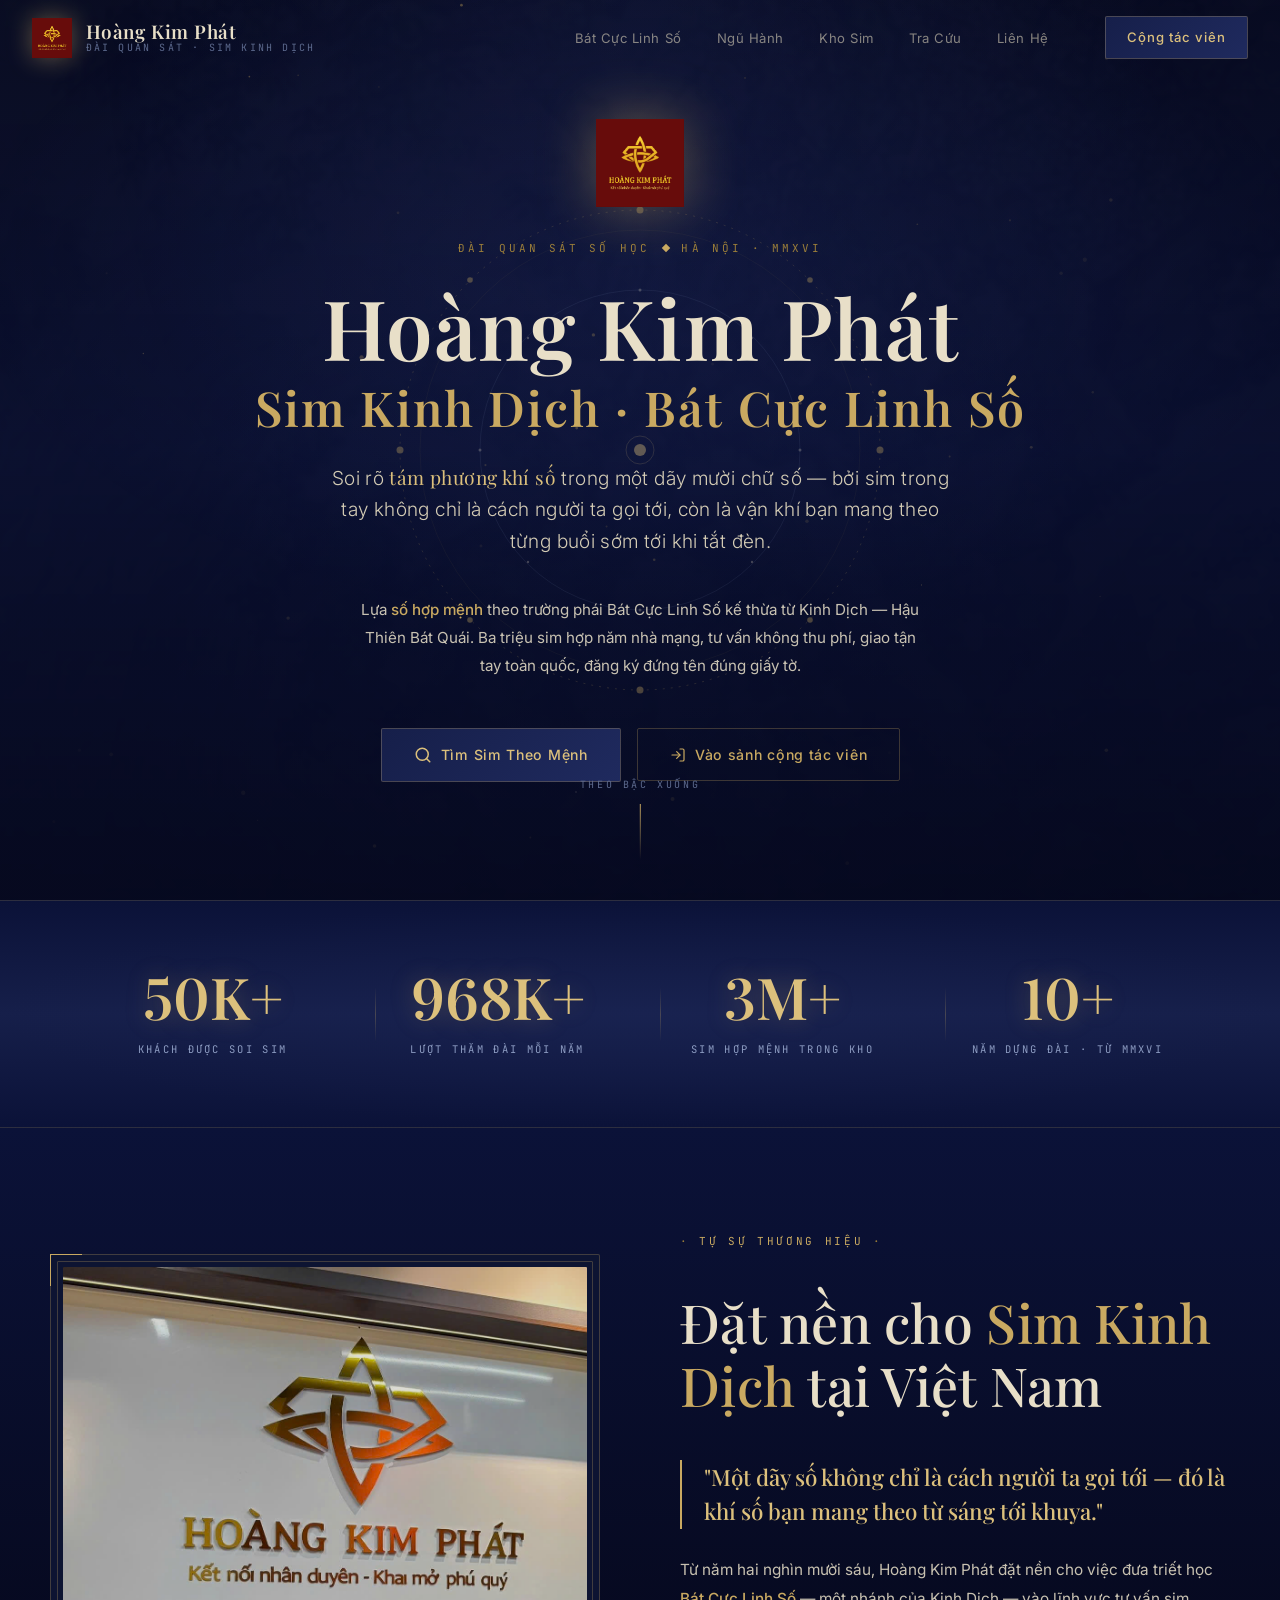
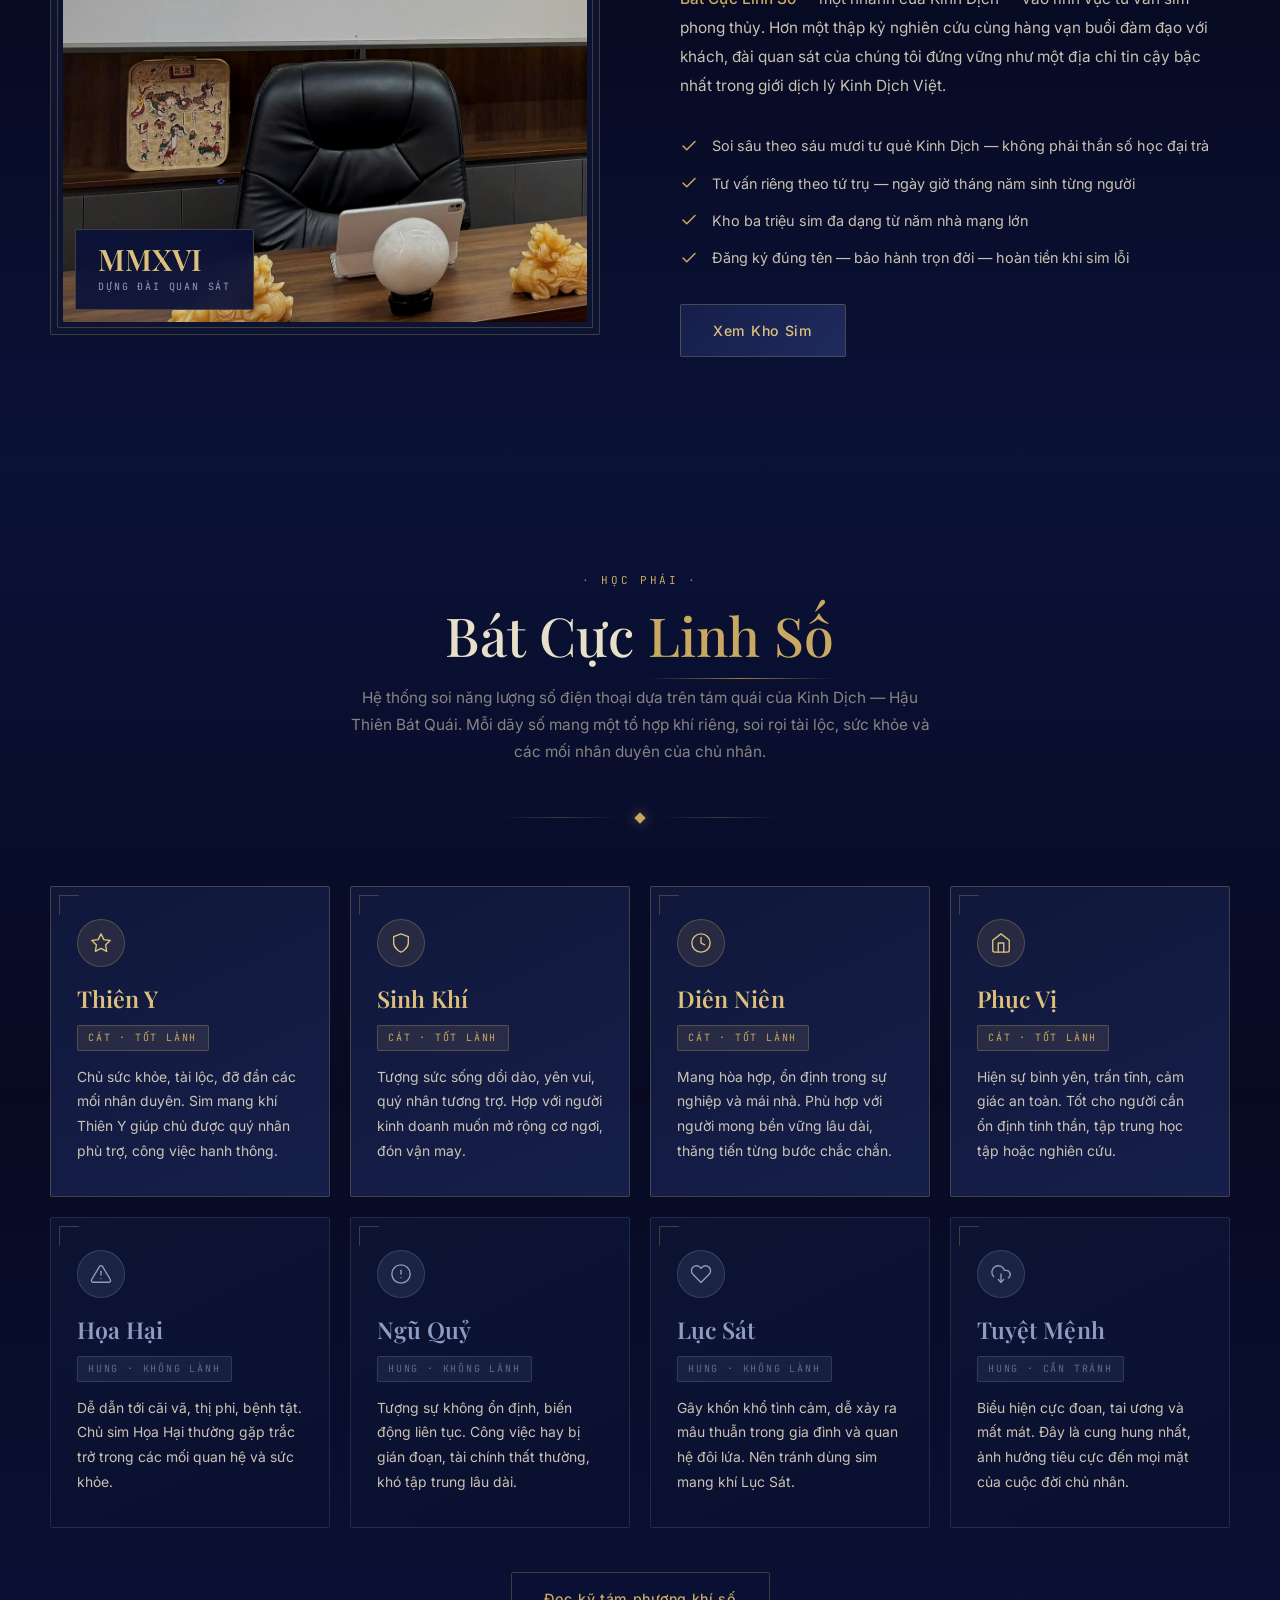
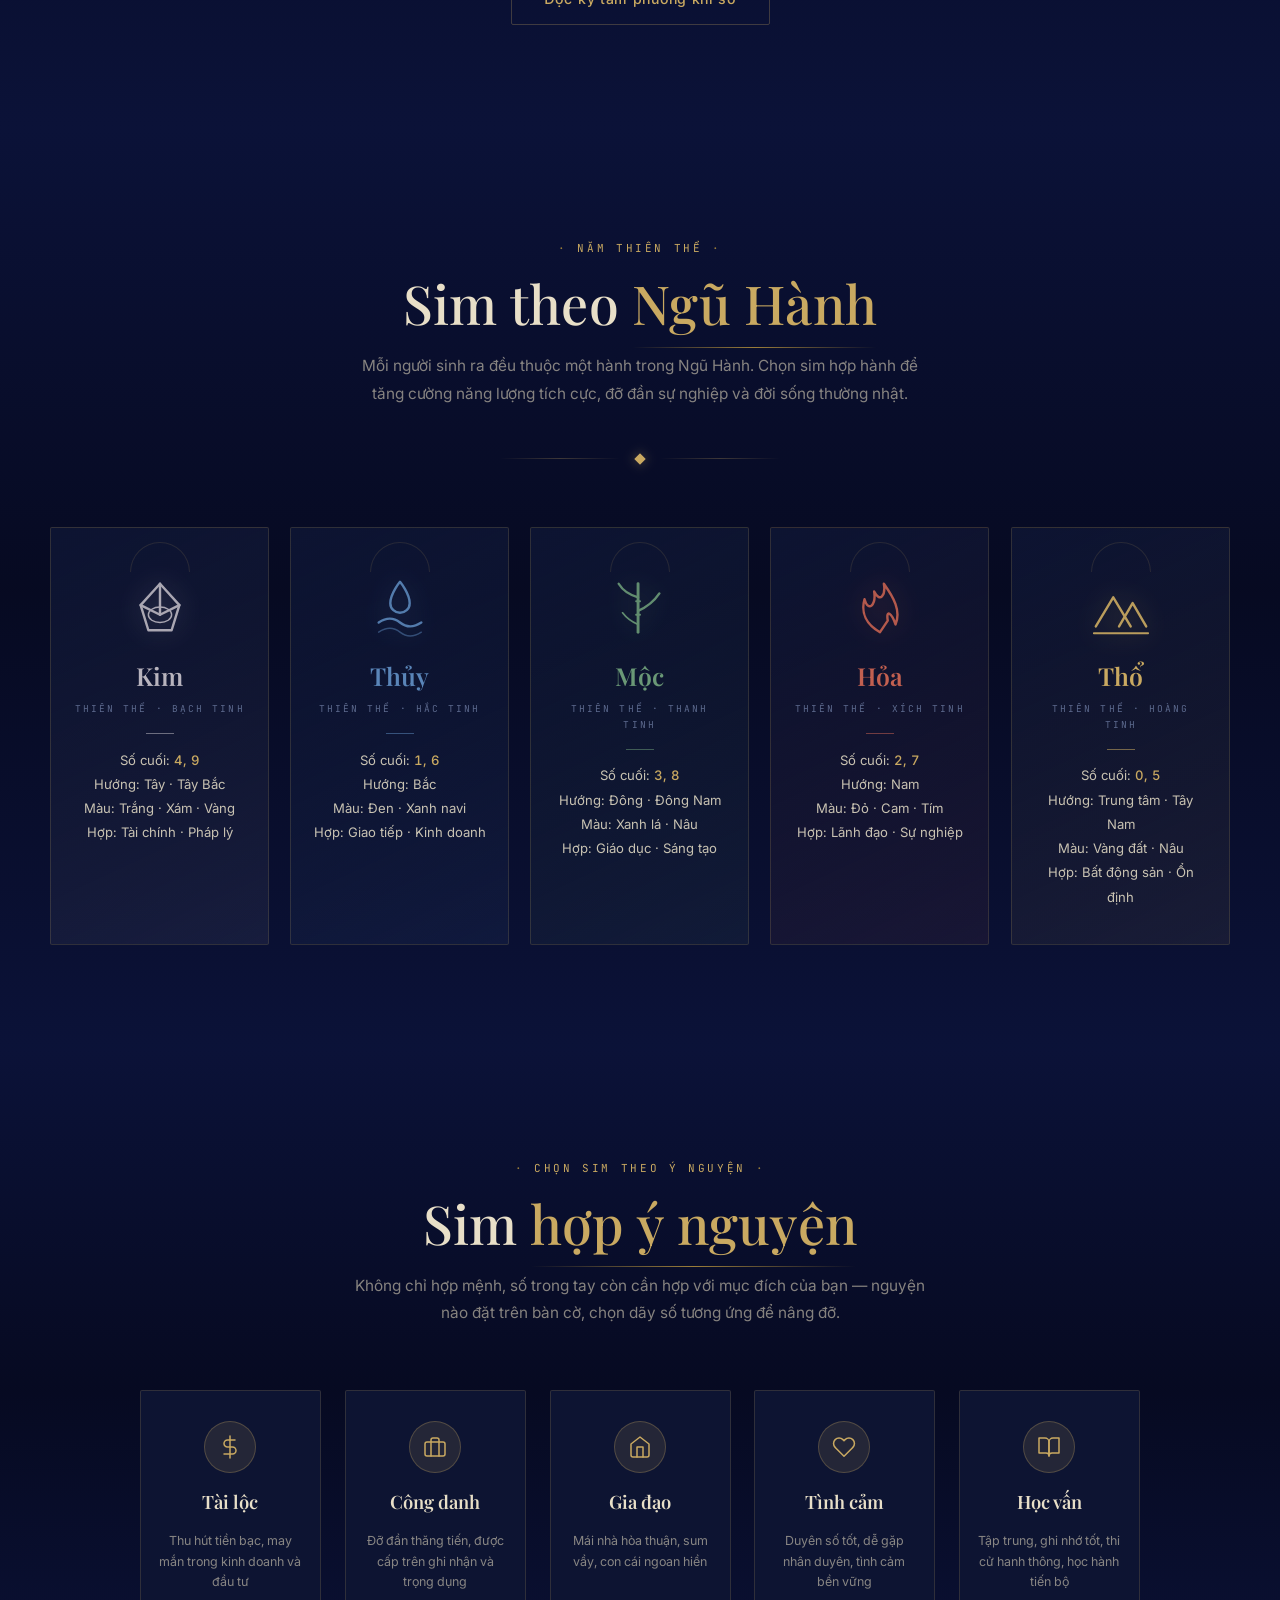
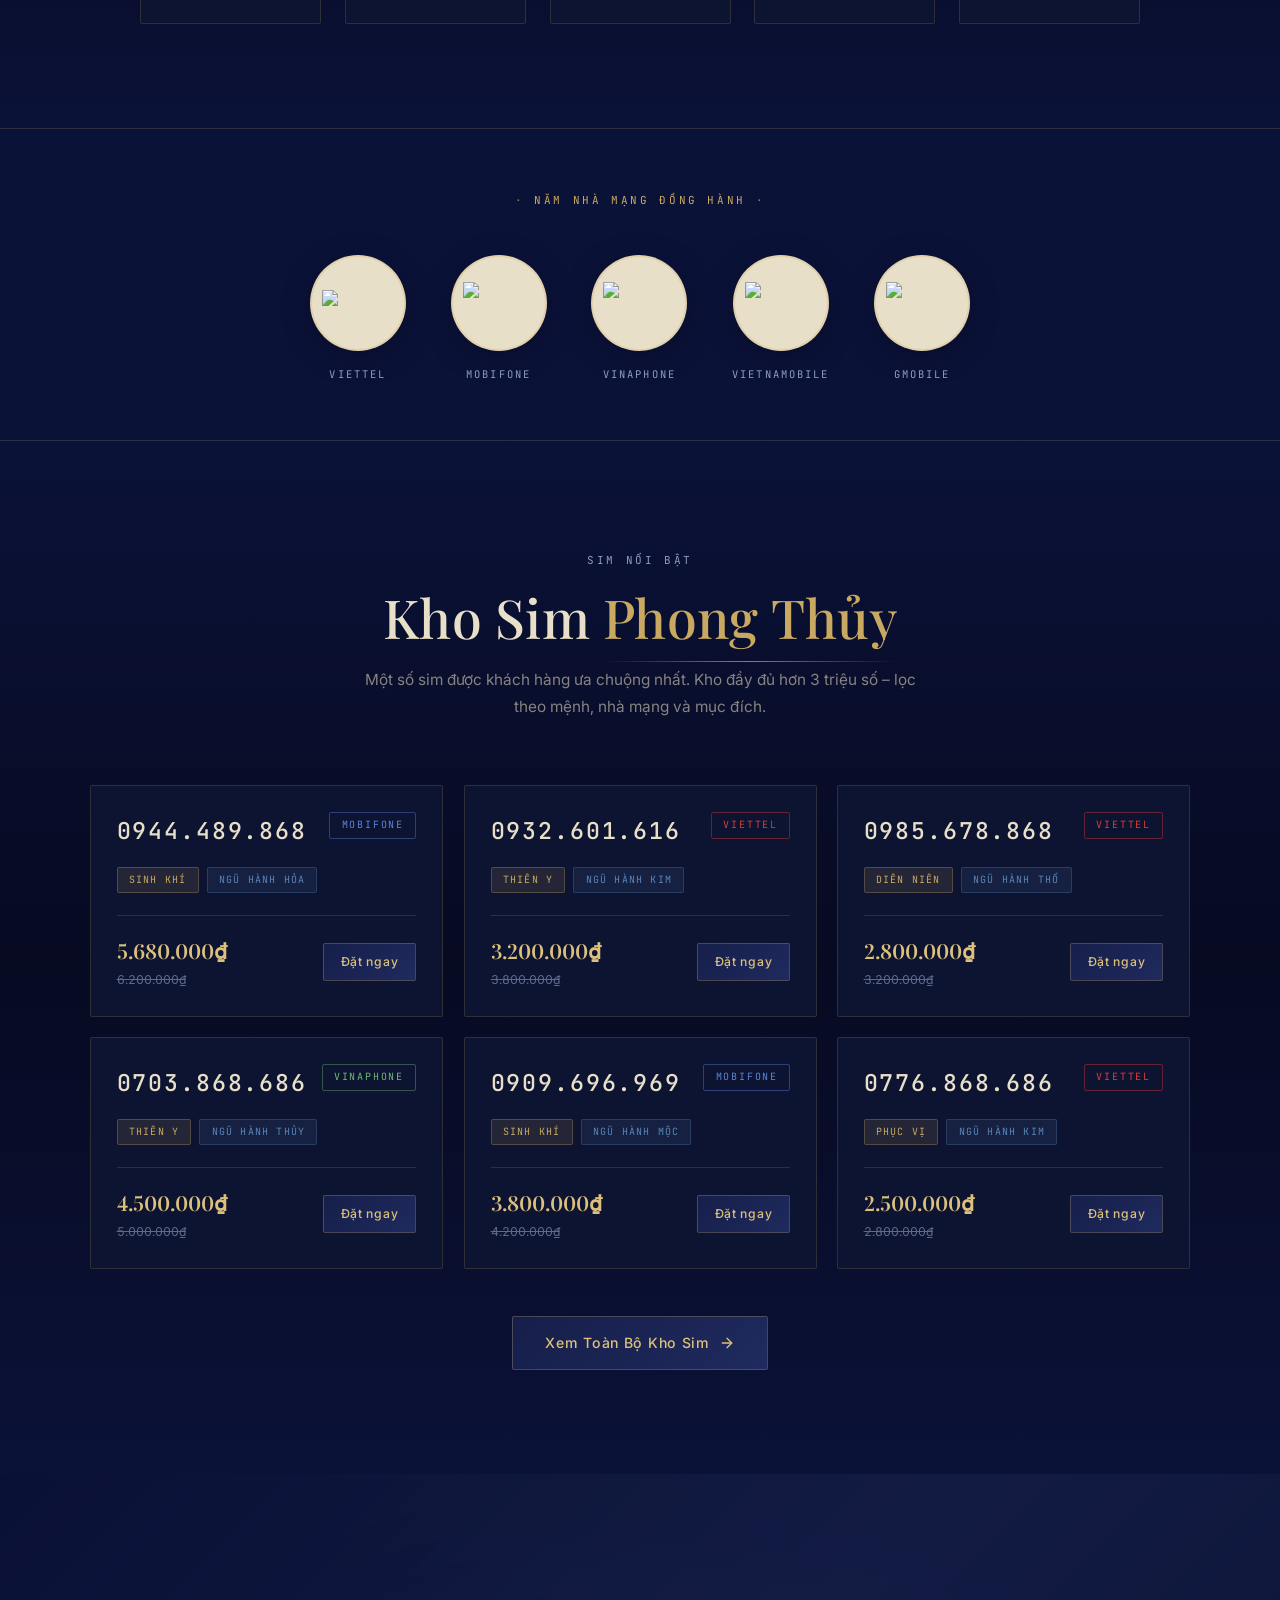
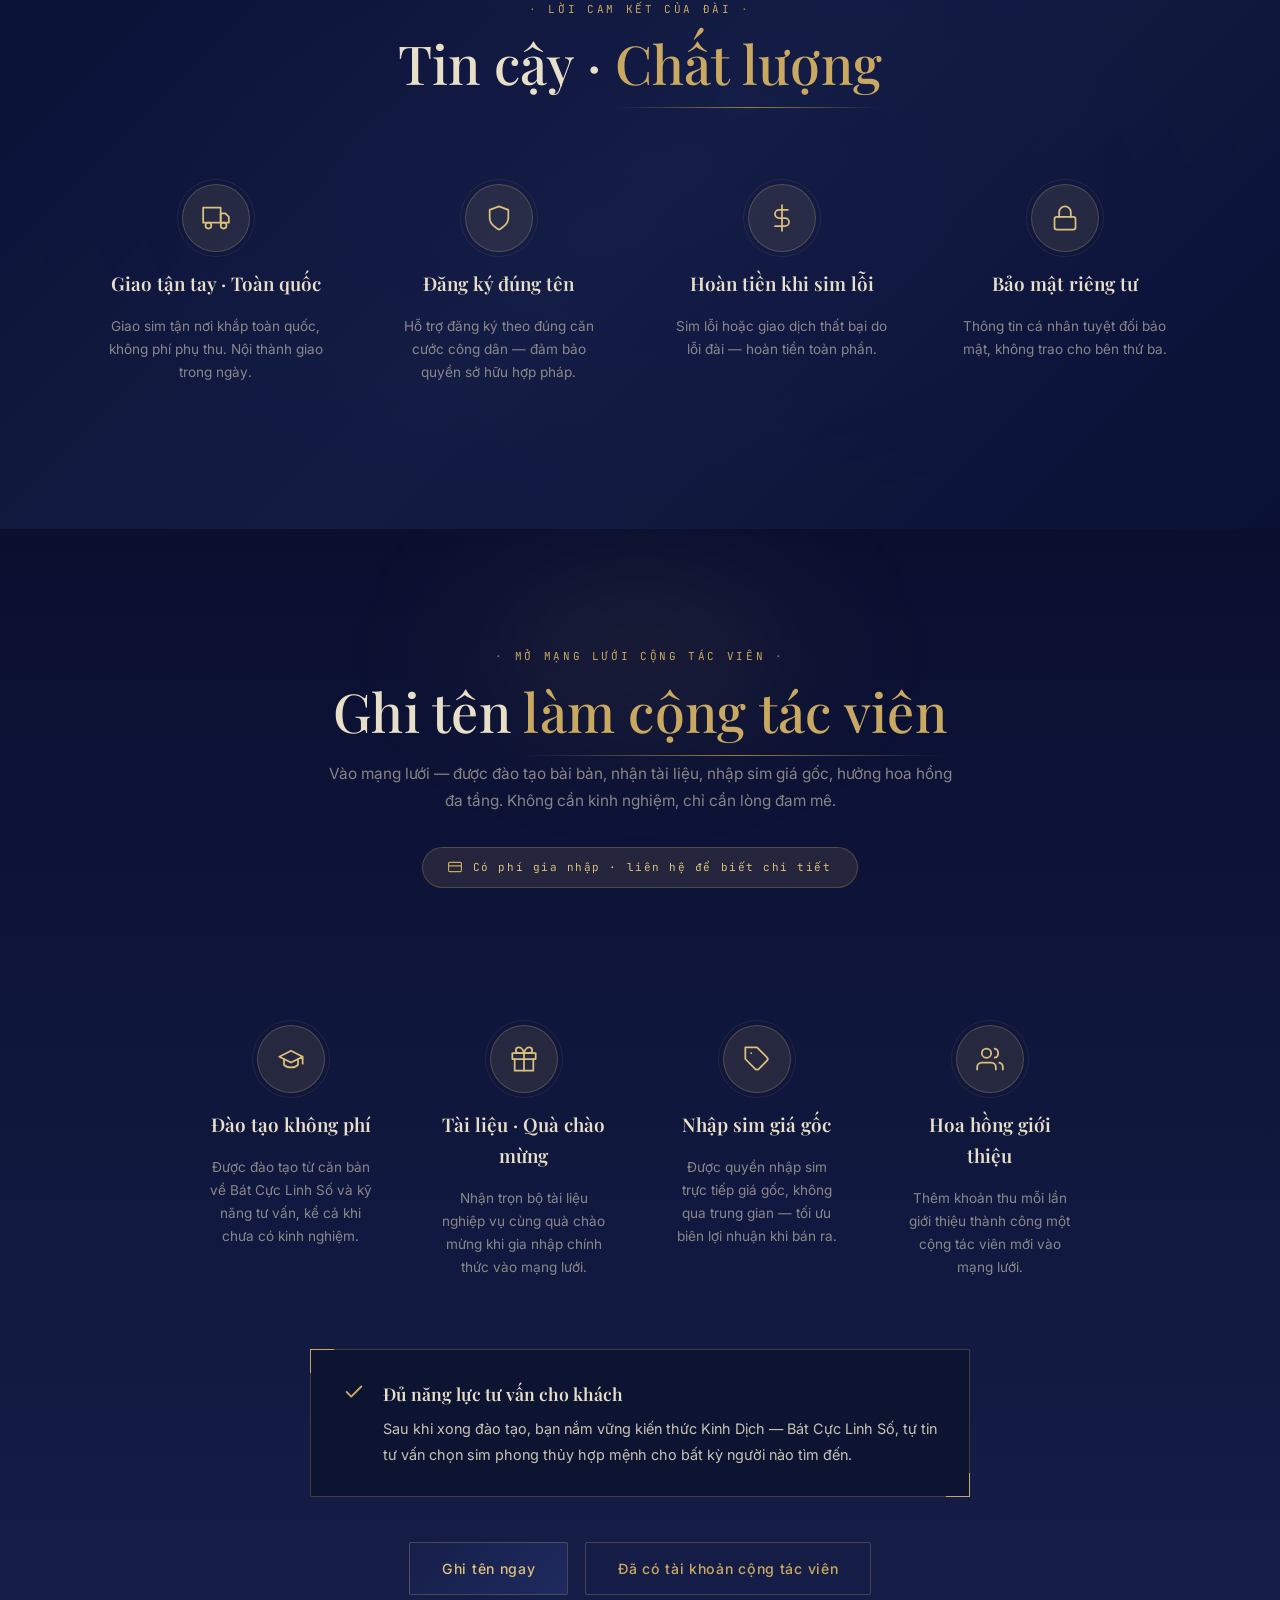
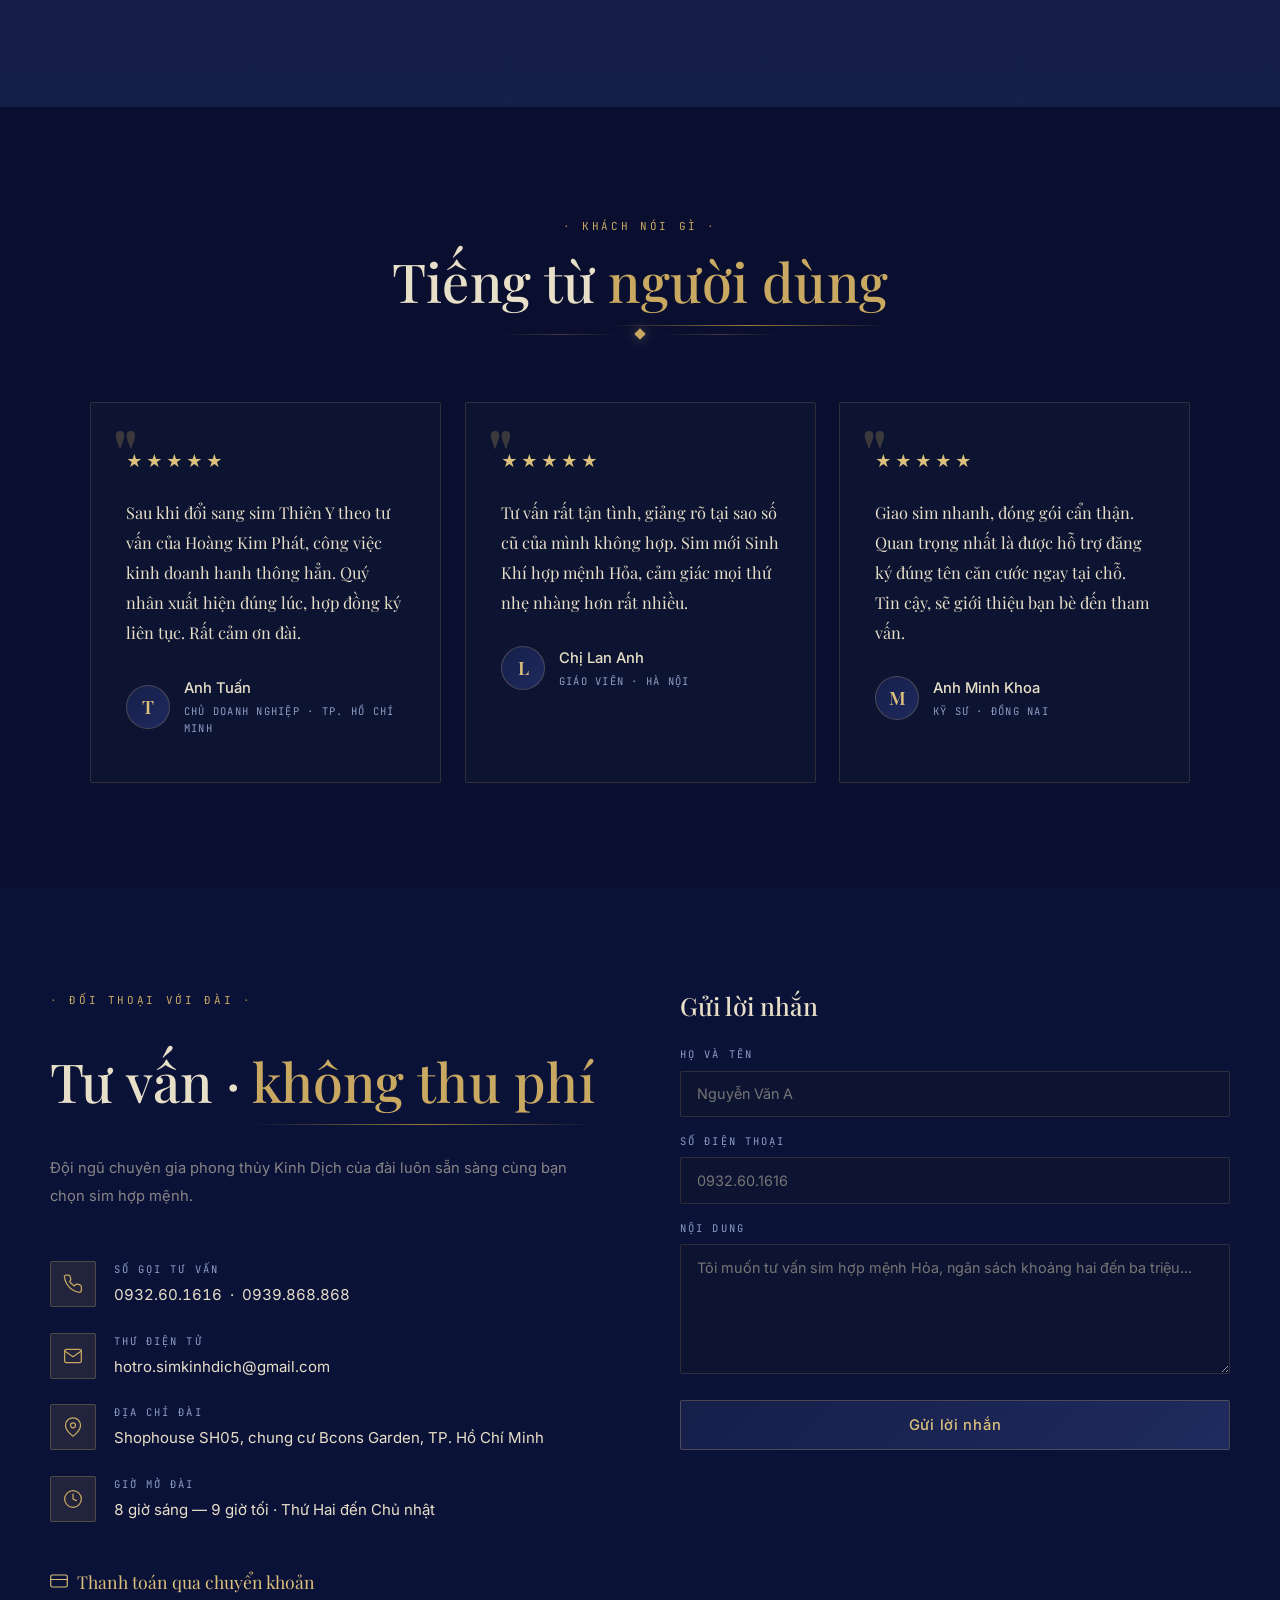
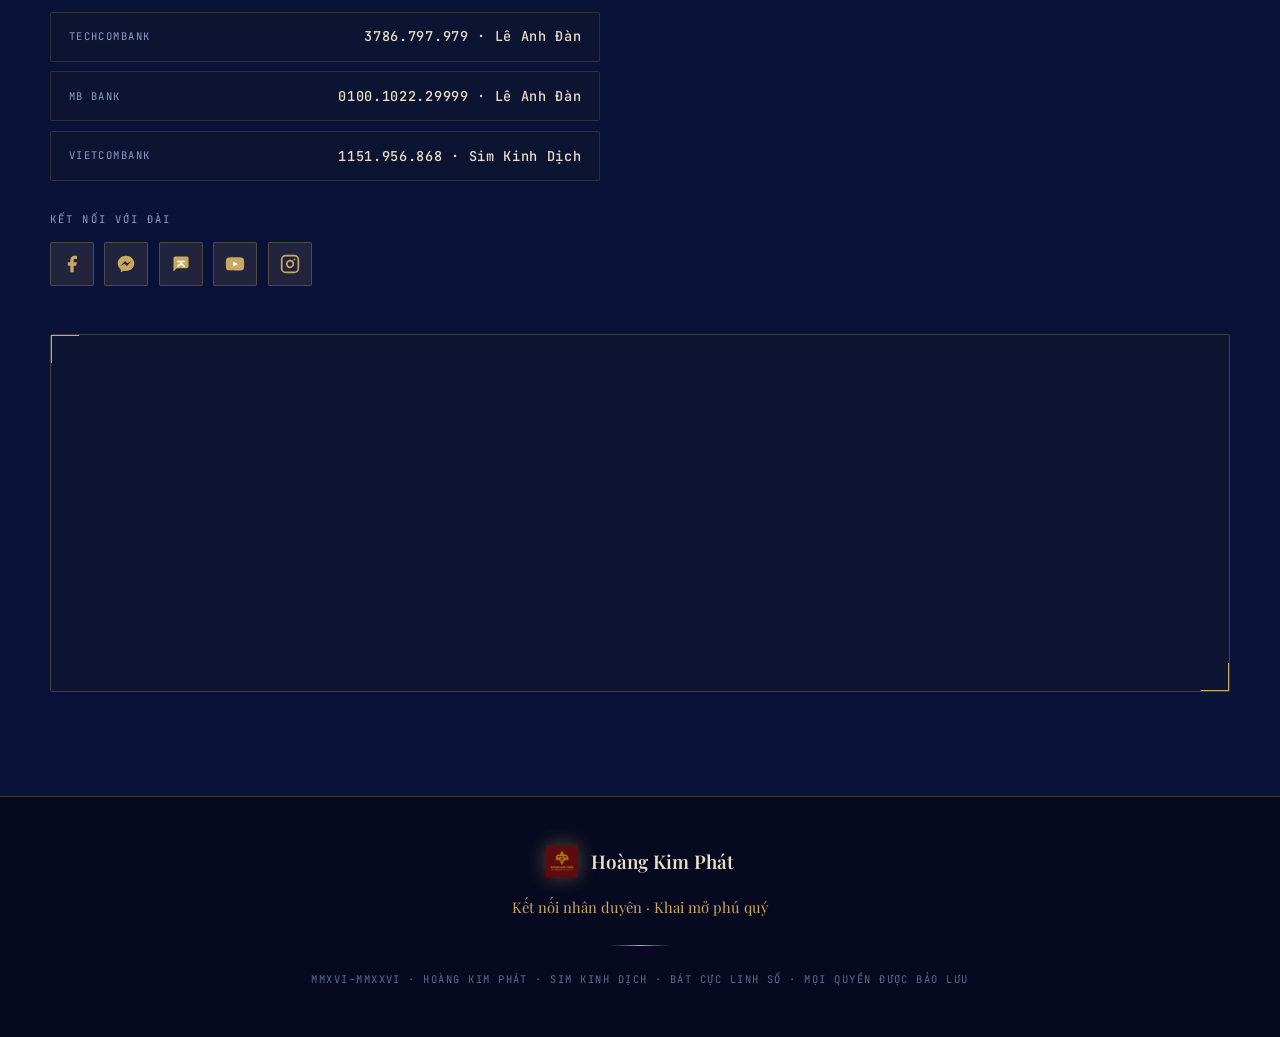
==== commit 9be08a7c: "merge: reconcile effects-library work with remote CTV auth changes # Conflicts: #	bat-cuc.html #	ind" ====
--- a/index.html
+++ b/index.html
@@ -74,10 +74,11 @@
       </div>
     </a>
     <ul class="nav__links" id="nav-links" role="list">
-      <li><a href="#bat-cuc" class="nav__link">Tám phương khí số</a></li>
-      <li><a href="#ngu-hanh" class="nav__link">Năm thiên thể</a></li>
-      <li><a href="bat-cuc.html" class="nav__link">Tra cứu</a></li>
-      <li><a href="#contact" class="nav__link">Đối thoại</a></li>
+      <li><a href="#bat-cuc" class="nav__link">Bát Cực Linh Số</a></li>
+      <li><a href="#ngu-hanh" class="nav__link">Ngũ Hành</a></li>
+      <li><a href="auth.html" class="nav__link">Kho Sim</a></li>
+      <li><a href="bat-cuc.html" class="nav__link">Tra Cứu</a></li>
+      <li><a href="#contact" class="nav__link">Liên Hệ</a></li>
     </ul>
     <div class="nav__actions">
       <a href="auth.html" class="nav__cta">Cộng tác viên</a>
@@ -149,9 +150,9 @@
     </p>
 
     <div class="hero__actions">
-      <a href="#ctv" class="btn-primary" data-magnetic>
-        <svg width="16" height="16" viewBox="0 0 24 24" fill="none" stroke="currentColor" stroke-width="1.8" stroke-linecap="round" stroke-linejoin="round" aria-hidden="true"><path d="M16 21v-2a4 4 0 0 0-4-4H6a4 4 0 0 0-4 4v2"/><circle cx="9" cy="7" r="4"/><path d="M22 21v-2a4 4 0 0 0-3-3.87"/><path d="M16 3.13a4 4 0 0 1 0 7.75"/></svg>
-        Ghi tên làm cộng tác viên
+      <a href="auth.html" class="btn-primary">
+        <svg width="18" height="18" viewBox="0 0 24 24" fill="none" stroke="currentColor" stroke-width="2" stroke-linecap="round" stroke-linejoin="round" aria-hidden="true"><circle cx="11" cy="11" r="8"/><path d="m21 21-4.35-4.35"/></svg>
+        Tìm Sim Theo Mệnh
       </a>
       <a href="auth.html" class="btn-outline" data-magnetic>
         <svg width="16" height="16" viewBox="0 0 24 24" fill="none" stroke="currentColor" stroke-width="1.8" stroke-linecap="round" stroke-linejoin="round" aria-hidden="true"><path d="M15 3h4a2 2 0 0 1 2 2v14a2 2 0 0 1-2 2h-4"/><polyline points="10 17 15 12 10 7"/><line x1="15" y1="12" x2="3" y2="12"/></svg>
@@ -223,7 +224,7 @@
           Đăng ký đúng tên — bảo hành trọn đời — hoàn tiền khi sim lỗi
         </div>
       </div>
-      <a href="#ctv" class="btn-primary" data-magnetic style="margin-top:.5rem; width:fit-content">Tìm hiểu về cộng tác viên</a>
+      <a href="auth.html" class="btn-primary" style="margin-top:.5rem; width:fit-content">Xem Kho Sim</a>
     </div>
   </div>
 </section>
@@ -486,6 +487,25 @@
   </div>
 </div>
 
+<!-- SIM PREVIEW -->
+<section class="section section--dark" id="sim-highlight" aria-labelledby="sim-prev-title">
+  <div class="container">
+    <div class="section__header">
+      <span class="section-label">Sim nổi bật</span>
+      <h2 class="section-title" id="sim-prev-title">Kho Sim <span>Phong Thủy</span></h2>
+      <p class="section-sub">Một số sim được khách hàng ưa chuộng nhất. Kho đầy đủ hơn 3 triệu số – lọc theo mệnh, nhà mạng và mục đích.</p>
+    </div>
+    <div class="sim-preview__grid" id="sim-preview-grid" aria-label="Danh sách sim nổi bật">
+      <!-- rendered by main.js -->
+    </div>
+    <div class="sim-preview__cta">
+      <a href="auth.html" class="btn-primary">
+        Xem Toàn Bộ Kho Sim
+        <svg width="16" height="16" viewBox="0 0 24 24" fill="none" stroke="currentColor" stroke-width="2" stroke-linecap="round" stroke-linejoin="round" aria-hidden="true"><path d="M5 12h14"/><path d="m12 5 7 7-7 7"/></svg>
+      </a>
+    </div>
+  </div>
+</section>
 
 <!-- CAM KET -->
 <section class="camket" id="cam-ket" aria-labelledby="camket-title">
